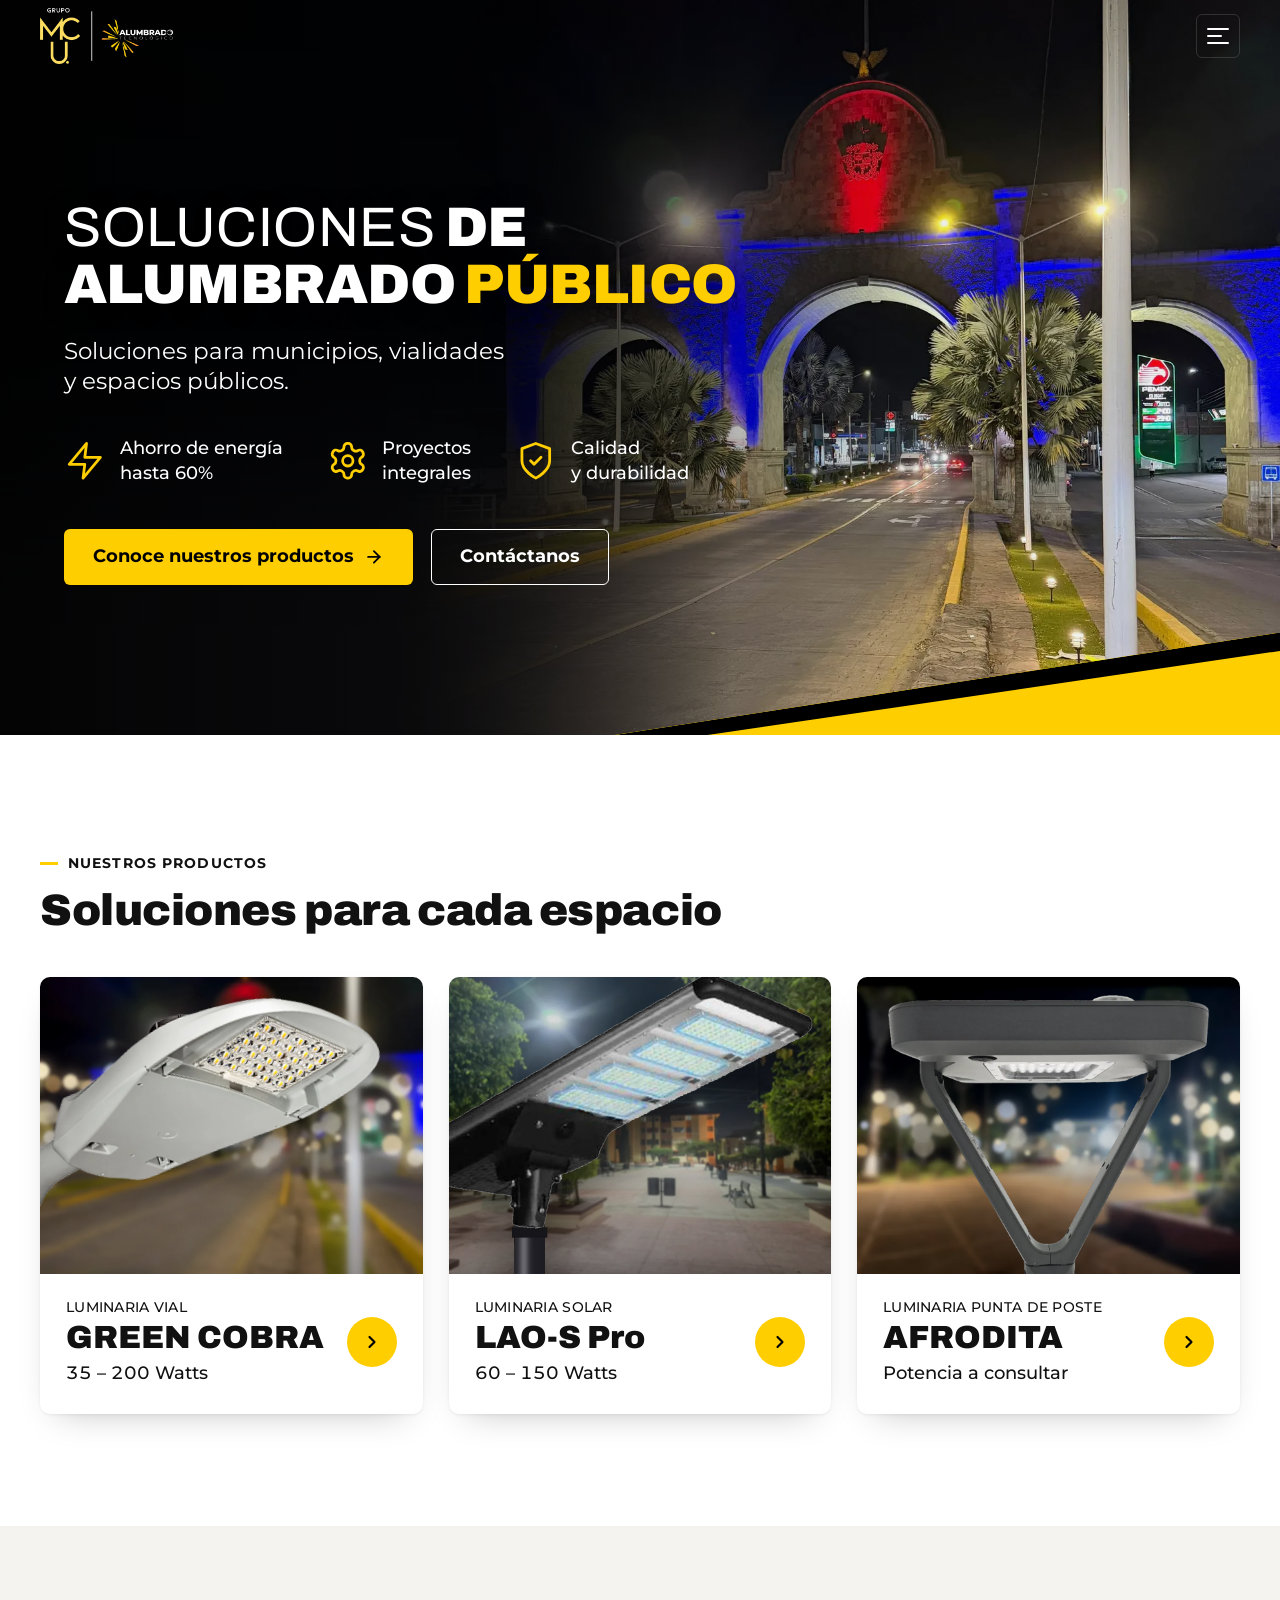
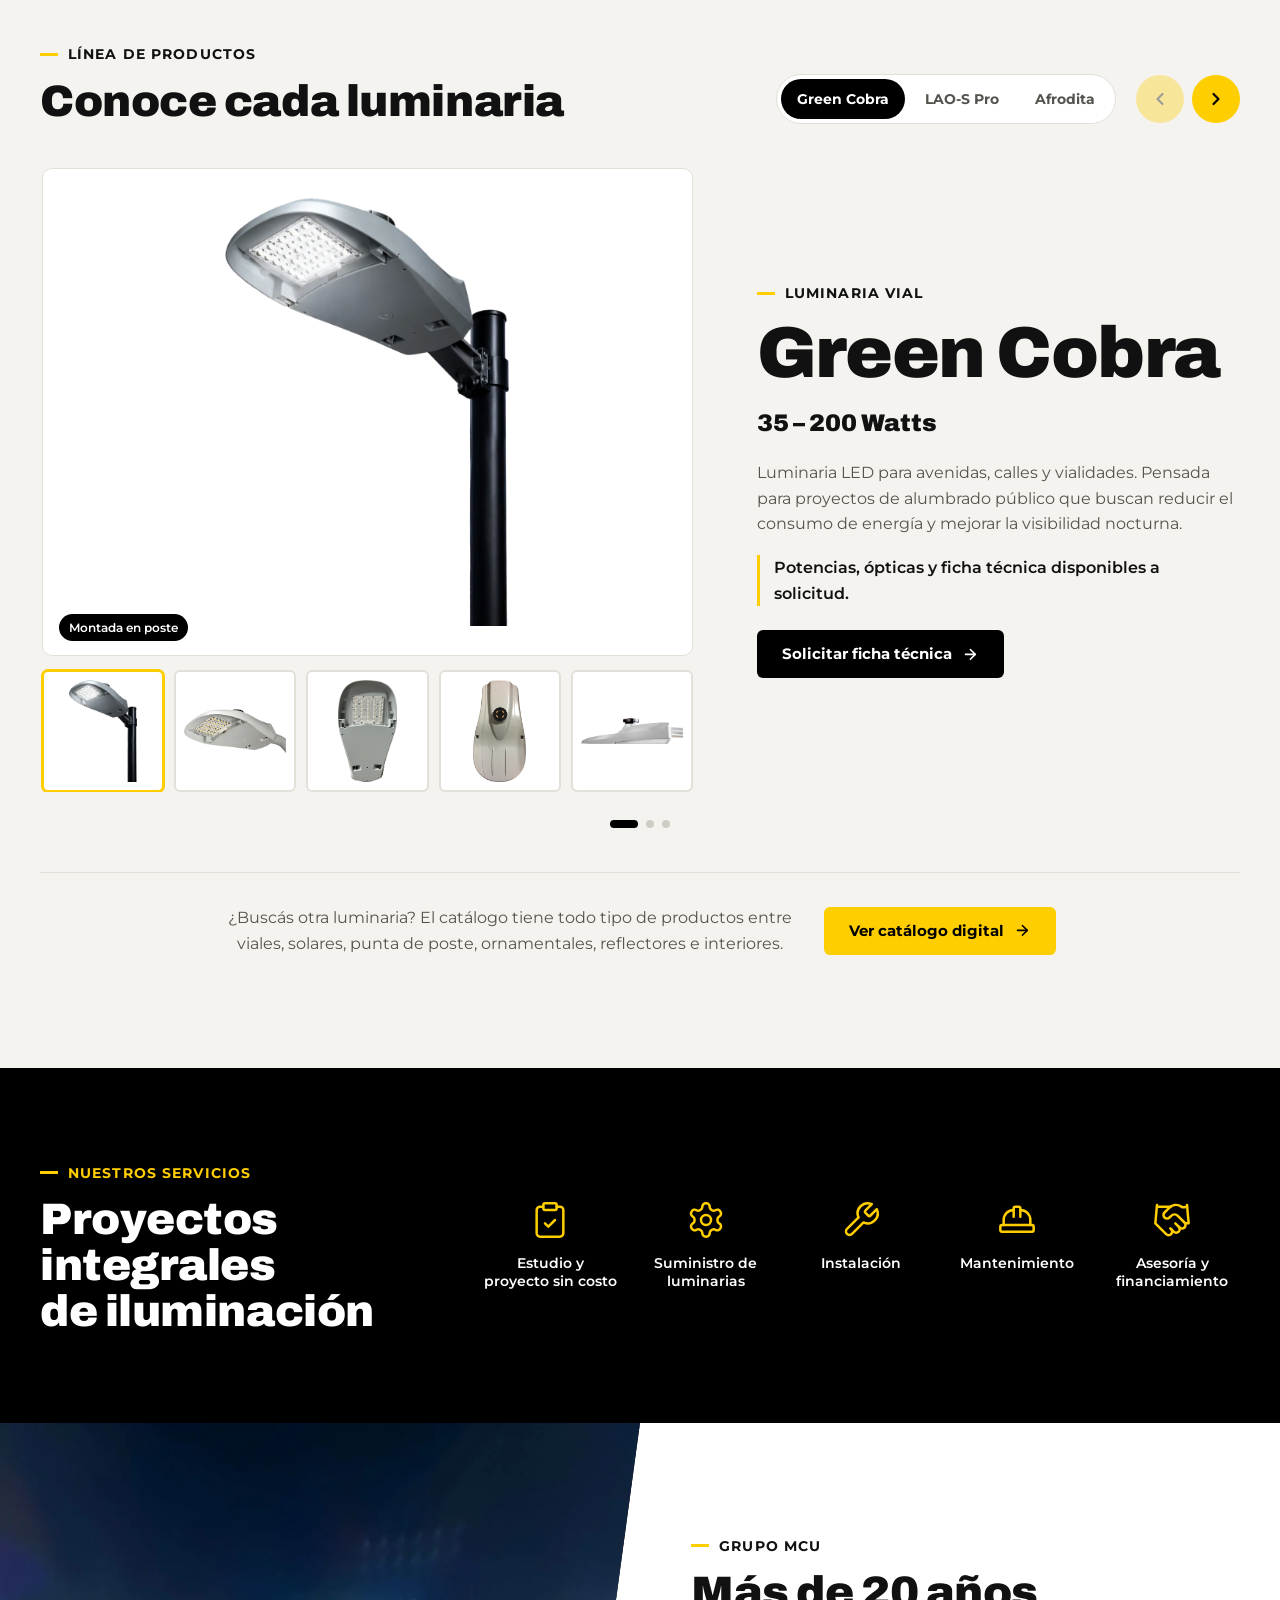
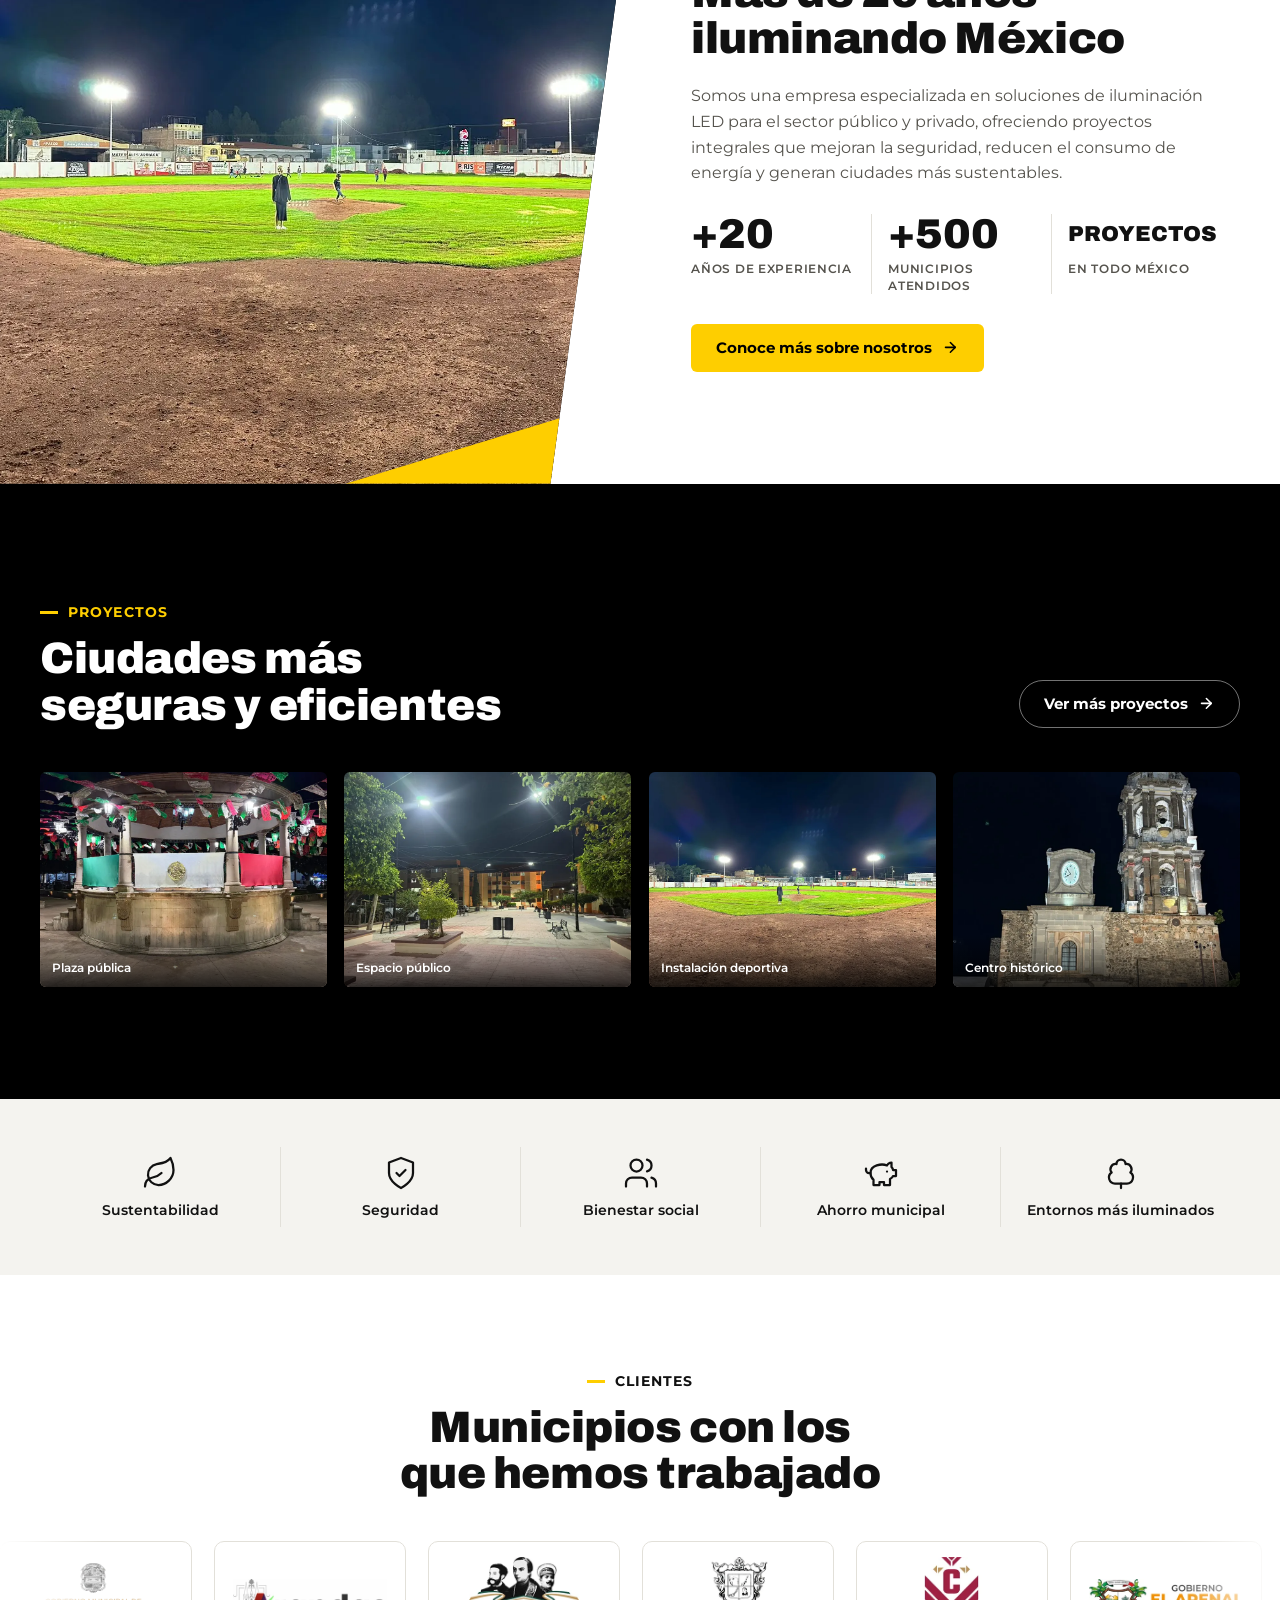
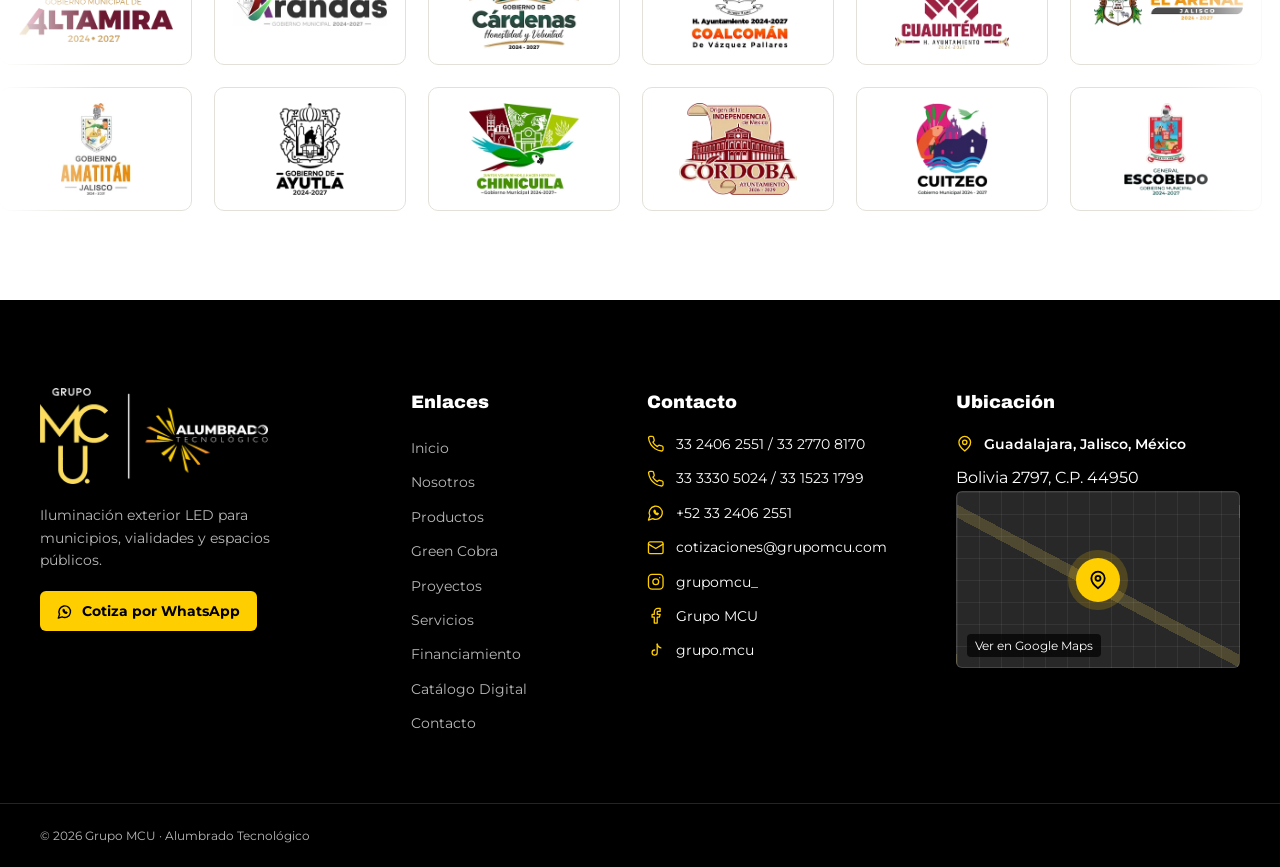
==== index.html @ 322428dd "Sitio web Grupo MCU · Alumbrado Tecnológico Página principal, catálogo digital, proyectos, nosotros," ====
<!doctype html>
<html lang="es-MX">
<head>
<meta charset="utf-8">
<meta name="viewport" content="width=device-width, initial-scale=1, viewport-fit=cover">
<title>Grupo MCU · Alumbrado Tecnológico</title>
<meta name="claude:viewport-fit-sides" content="cover">
<meta name="description" content="Iluminación exterior LED para municipios, vialidades y espacios públicos. Luminarias viales, solares y de punta de poste con proyecto, instalación y mantenimiento.">
<meta name="theme-color" content="#000000">
<link rel="preconnect" href="https://fonts.googleapis.com">
<link rel="preconnect" href="https://fonts.gstatic.com" crossorigin>
<!-- Montserrat (textos) + Archivo (respaldo temporal de Radnika Next mientras no estén sus archivos) -->
<link rel="stylesheet" href="https://fonts.googleapis.com/css2?family=Archivo:wght@400;700;800;900&family=Montserrat:wght@400;500;600;700&display=swap">
<link rel="stylesheet" href="assets/css/styles.css">
</head>
<body>

<!-- ============ Sprite de iconos (líneas) ============ -->
<svg xmlns="http://www.w3.org/2000/svg" class="sprite" aria-hidden="true" focusable="false">
  <defs>
    <symbol id="i-zap" viewBox="0 0 24 24"><path d="M13 2 3 14h9l-1 8 10-12h-9l1-8z"/></symbol>
    <symbol id="i-shield" viewBox="0 0 24 24"><path d="M12 22s8-4 8-10V5l-8-3-8 3v7c0 6 8 10 8 10z"/><path d="m9 12 2 2 4-4"/></symbol>
    <symbol id="i-leaf" viewBox="0 0 24 24"><path d="M11 20A7 7 0 0 1 9.8 6.1C15.5 5 17 4.48 19 2c1 2 2 4.18 2 8 0 5.5-4.78 10-10 10Z"/><path d="M2 21c0-3 1.85-5.36 5.08-6C9.5 14.52 12 13 13 12"/></symbol>
    <symbol id="i-clipboard" viewBox="0 0 24 24"><rect x="8" y="2" width="8" height="4" rx="1"/><path d="M16 4h2a2 2 0 0 1 2 2v14a2 2 0 0 1-2 2H6a2 2 0 0 1-2-2V6a2 2 0 0 1 2-2h2"/><path d="m9 14 2 2 4-4"/></symbol>
    <symbol id="i-gear" viewBox="0 0 24 24"><path d="M12.22 2h-.44a2 2 0 0 0-2 2v.18a2 2 0 0 1-1 1.73l-.43.25a2 2 0 0 1-2 0l-.15-.08a2 2 0 0 0-2.73.73l-.22.38a2 2 0 0 0 .73 2.73l.15.1a2 2 0 0 1 1 1.72v.51a2 2 0 0 1-1 1.74l-.15.09a2 2 0 0 0-.73 2.73l.22.38a2 2 0 0 0 2.73.73l.15-.08a2 2 0 0 1 2 0l.43.25a2 2 0 0 1 1 1.73V20a2 2 0 0 0 2 2h.44a2 2 0 0 0 2-2v-.18a2 2 0 0 1 1-1.73l.43-.25a2 2 0 0 1 2 0l.15.08a2 2 0 0 0 2.73-.73l.22-.39a2 2 0 0 0-.73-2.73l-.15-.08a2 2 0 0 1-1-1.74v-.5a2 2 0 0 1 1-1.74l.15-.09a2 2 0 0 0 .73-2.73l-.22-.38a2 2 0 0 0-2.73-.73l-.15.08a2 2 0 0 1-2 0l-.43-.25a2 2 0 0 1-1-1.73V4a2 2 0 0 0-2-2z"/><circle cx="12" cy="12" r="3"/></symbol>
    <symbol id="i-wrench" viewBox="0 0 24 24"><path d="M14.7 6.3a1 1 0 0 0 0 1.4l1.6 1.6a1 1 0 0 0 1.4 0l3.77-3.77a6 6 0 0 1-7.94 7.94l-6.91 6.91a2.12 2.12 0 0 1-3-3l6.91-6.91a6 6 0 0 1 7.94-7.94l-3.76 3.76z"/></symbol>
    <symbol id="i-hardhat" viewBox="0 0 24 24"><path d="M2 18a1 1 0 0 0 1 1h18a1 1 0 0 0 1-1v-2a1 1 0 0 0-1-1H3a1 1 0 0 0-1 1v2z"/><path d="M10 10V5a1 1 0 0 1 1-1h2a1 1 0 0 1 1 1v5"/><path d="M4 15v-3a6 6 0 0 1 6-6"/><path d="M14 6a6 6 0 0 1 6 6v3"/></symbol>
    <symbol id="i-handshake" viewBox="0 0 24 24"><path d="m11 17 2 2a1 1 0 1 0 3-3"/><path d="m14 14 2.5 2.5a1 1 0 1 0 3-3l-3.88-3.88a3 3 0 0 0-4.24 0l-.88.88a1 1 0 1 1-3-3l2.81-2.81a5.79 5.79 0 0 1 7.06-.87l.47.28a2 2 0 0 0 1.42.25L21 4"/><path d="m21 3 1 11h-2"/><path d="M3 3 2 14l6.5 6.5a1 1 0 1 0 3-3"/><path d="M3 4h8"/></symbol>
    <symbol id="i-users" viewBox="0 0 24 24"><path d="M16 21v-2a4 4 0 0 0-4-4H6a4 4 0 0 0-4 4v2"/><circle cx="9" cy="7" r="4"/><path d="M22 21v-2a4 4 0 0 0-3-3.87"/><path d="M16 3.13a4 4 0 0 1 0 7.75"/></symbol>
    <symbol id="i-piggy" viewBox="0 0 24 24"><path d="M19 5c-1.5 0-2.8 1.4-3 2-3.5-1.5-11-.3-11 5 0 1.8 0 3 2 4.5V20h4v-2h3v2h4v-4c1-.5 1.7-1 2-2h2v-4h-2c0-1-.5-1.5-1-2V5z"/><path d="M2 9v1c0 1.1.9 2 2 2h1"/><path d="M16 11h.01"/></symbol>
    <symbol id="i-tree" viewBox="0 0 24 24"><path d="M8 19a4 4 0 0 1-2.24-7.32A3.5 3.5 0 0 1 9 6.03V6a3 3 0 1 1 6 0v.04a3.5 3.5 0 0 1 3.24 5.65A4 4 0 0 1 16 19Z"/><path d="M12 19v3"/></symbol>
    <symbol id="i-arrow" viewBox="0 0 24 24"><path d="M5 12h14"/><path d="m12 5 7 7-7 7"/></symbol>
    <symbol id="i-chevron" viewBox="0 0 24 24"><path d="m9 18 6-6-6-6"/></symbol>
    <symbol id="i-menu" viewBox="0 0 24 24"><path d="M4 7h16M4 12h16M4 17h16"/></symbol>
    <symbol id="i-close" viewBox="0 0 24 24"><path d="M18 6 6 18M6 6l12 12"/></symbol>
    <symbol id="i-pin" viewBox="0 0 24 24"><path d="M20 10c0 6-8 12-8 12s-8-6-8-12a8 8 0 0 1 16 0Z"/><circle cx="12" cy="10" r="3"/></symbol>
    <symbol id="i-phone" viewBox="0 0 24 24"><path d="M22 16.92v3a2 2 0 0 1-2.18 2 19.79 19.79 0 0 1-8.63-3.07 19.5 19.5 0 0 1-6-6 19.79 19.79 0 0 1-3.07-8.67A2 2 0 0 1 4.11 2h3a2 2 0 0 1 2 1.72 12.84 12.84 0 0 0 .7 2.81 2 2 0 0 1-.45 2.11L8.09 9.91a16 16 0 0 0 6 6l1.27-1.27a2 2 0 0 1 2.11-.45 12.84 12.84 0 0 0 2.81.7A2 2 0 0 1 22 16.92z"/></symbol>
    <symbol id="i-chat" viewBox="0 0 24 24"><path d="M7.9 20A9 9 0 1 0 4 16.1L2 22Z"/><path d="M9.5 9.5c0 2.5 2.5 5 5 5l1-1.2-1.8-.9-.7.7c-.9-.4-1.7-1.2-2.1-2.1l.7-.7-.9-1.8z"/></symbol>
    <symbol id="i-mail" viewBox="0 0 24 24"><rect x="2" y="4" width="20" height="16" rx="2"/><path d="m22 7-10 6L2 7"/></symbol>
    <symbol id="i-instagram" viewBox="0 0 24 24"><rect x="2" y="2" width="20" height="20" rx="5"/><circle cx="12" cy="12" r="4"/><path d="M17.5 6.5h.01"/></symbol>
    <symbol id="i-facebook" viewBox="0 0 24 24"><path d="M18 2h-3a5 5 0 0 0-5 5v3H7v4h3v8h4v-8h3l1-4h-4V7a1 1 0 0 1 1-1h3z"/></symbol>
    <symbol id="i-tiktok" viewBox="0 0 24 24"><path d="M14 3v11.5a3.5 3.5 0 1 1-3.5-3.5"/><path d="M14 3c.4 2.6 2.4 4.6 5 5"/></symbol>
    <symbol id="i-image" viewBox="0 0 24 24"><rect x="3" y="3" width="18" height="18" rx="2"/><circle cx="9" cy="9" r="2"/><path d="m21 15-3.09-3.09a2 2 0 0 0-2.82 0L6 21"/></symbol>
    <symbol id="i-burst" viewBox="0 0 48 48"><g stroke-width="2.4"><path d="M10 40 40 6"/><path d="M10 40 44 16"/><path d="M10 40 46 28"/><path d="M10 40 28 4"/><path d="M10 40 44 38"/><path d="M10 40 18 6"/></g></symbol>
  </defs>
</svg>

<a class="skip-link" href="#contenido">Saltar al contenido</a>

<!-- ============ Encabezado ============ -->
<header class="site-header" id="top">
  <div class="container container--wide header__inner">
    <a class="brand" href="index.html">
      <!-- Logo en versión negativa (textos en blanco) para fondo negro. Original a color: assets/img/marca/logo-mcu-original.png -->
      <img class="brand__logo" src="assets/img/marca/logo-mcu-negativo.webp" alt="Grupo MCU · Alumbrado Tecnológico, ir al inicio" width="476" height="200">
    </a>

    <button class="nav-toggle" type="button" aria-expanded="false" aria-controls="site-nav">
      <span class="burger" aria-hidden="true"><span></span><span></span><span></span></span>
      <span class="visually-hidden">Abrir menú</span>
    </button>

    <nav class="site-nav" id="site-nav" aria-label="Principal">
      <ul>
        <li><a href="#inicio" aria-current="true">Inicio</a></li>
        <li><a href="#nosotros">Nosotros</a></li>
        <li><a href="#productos">Productos</a></li>
        <li><a href="#green-cobra">Green Cobra</a></li>
        <li><a href="#proyectos">Proyectos</a></li>
        <li><a href="servicios.html">Servicios</a></li>
        <li><a href="financiamiento.html">Financiamiento</a></li>
        <li><a href="catalogo.html" data-catalog>Catálogo Digital</a></li>
        <li><a href="#contacto">Contacto</a></li>
      </ul>
      <a class="btn btn--primary btn--sm" href="#contacto" data-wa data-wa-message="Hola, quiero cotizar un proyecto de iluminación LED.">
        <svg class="icon" aria-hidden="true"><use href="#i-chat"/></svg>
        Cotiza por WhatsApp
      </a>
    </nav>
  </div>
</header>

<main id="contenido">

  <!-- ============ Hero ============ -->
  <section class="hero" id="inicio" aria-labelledby="hero-title">
    <!-- Foto de fondo fija: assets/img/ambiente/hero.webp -->
    <div class="hero__slides" aria-hidden="true">
      <img class="hero__slide is-active" src="assets/img/ambiente/hero.webp" alt="" width="2600" height="1100" fetchpriority="high">
    </div>
    <div class="hero__wedge" aria-hidden="true"></div>

    <div class="container container--wide hero__inner">
      <h1 class="hero__title" id="hero-title">
        <span><span class="hero__title-thin">Soluciones</span> de</span>
        <span>Alumbrado <em>Público</em></span>
      </h1>
      <p class="hero__lead">Soluciones para municipios, vialidades y espacios públicos.</p>

      <ul class="hero__benefits">
        <li><svg class="icon icon--accent" aria-hidden="true"><use href="#i-zap"/></svg><span>Ahorro de energía <br>hasta 60%</span></li>
        <li><svg class="icon icon--accent" aria-hidden="true"><use href="#i-gear"/></svg><span>Proyectos <br>integrales</span></li>
        <li><svg class="icon icon--accent" aria-hidden="true"><use href="#i-shield"/></svg><span>Calidad <br>y durabilidad</span></li>
      </ul>

      <div class="hero__actions">
        <a class="btn btn--primary" href="#productos">Conoce nuestros productos <svg class="icon" aria-hidden="true"><use href="#i-arrow"/></svg></a>
        <a class="btn btn--outline" href="#contacto" data-wa data-wa-message="Hola, quiero información sobre sus soluciones de iluminación LED.">Contáctanos</a>
      </div>
    </div>
  </section>

  <!-- ============ Productos ============ -->
  <section class="section section--white" id="productos" aria-labelledby="productos-title">
    <div class="container">
      <p class="eyebrow">Nuestros productos</p>
      <h2 class="section-title" id="productos-title">Soluciones para cada espacio</h2>

      <!-- Fondos ilustrativos (assets/img/fondos/). Para usar fotos reales, cambiá las rutas en styles.css → PRODUCTOS. -->
      <ul class="product-grid">
        <li class="product-card product-card--vial">
          <div class="product-card__media">
            <img src="assets/img/productos/green-cobra-3.webp" alt="Luminaria vial Green Cobra con el módulo LED encendido" width="1100" height="479" loading="lazy">
          </div>
          <div class="product-card__body">
            <p class="product-card__type">Luminaria vial</p>
            <h3 class="product-card__name">GREEN COBRA</h3>
            <p class="product-card__spec">35 – 200 Watts</p>
            <a class="round-btn" href="#green-cobra" aria-label="Ver detalle de Green Cobra">
              <svg class="icon" aria-hidden="true"><use href="#i-chevron"/></svg>
            </a>
          </div>
        </li>

        <li class="product-card product-card--solar">
          <div class="product-card__media">
            <img src="assets/img/productos/lao-s-pro-poste.webp" alt="Luminaria solar LAO-S Pro montada en poste" width="1394" height="1500" loading="lazy">
          </div>
          <div class="product-card__body">
            <p class="product-card__type">Luminaria solar</p>
            <h3 class="product-card__name">LAO-S Pro</h3>
            <p class="product-card__spec">60 – 150 Watts</p>
            <a class="round-btn" href="#lao-s-pro" aria-label="Ver detalle de LAO-S Pro">
              <svg class="icon" aria-hidden="true"><use href="#i-chevron"/></svg>
            </a>
          </div>
        </li>

        <li class="product-card product-card--ornamental">
          <div class="product-card__media">
            <img src="assets/img/productos/afrodita-2.webp" alt="Luminaria punta de poste Afrodita con brazo en forma de Y" width="931" height="1032" loading="lazy">
          </div>
          <div class="product-card__body">
            <p class="product-card__type">Luminaria punta de poste</p>
            <h3 class="product-card__name">AFRODITA</h3>
            <p class="product-card__spec">Potencia a consultar</p>
            <a class="round-btn" href="#afrodita" aria-label="Ver detalle de Afrodita">
              <svg class="icon" aria-hidden="true"><use href="#i-chevron"/></svg>
            </a>
          </div>
        </li>
      </ul>
    </div>
  </section>

  <!-- ============ Nuestras luminarias (carrusel) ============ -->
  <section class="section section--mist lines" id="luminarias" aria-labelledby="lineas-title" aria-roledescription="carrusel">
    <div class="container">
      <div class="lines__head">
        <div>
          <p class="eyebrow">Línea de productos</p>
          <h2 class="section-title" id="lineas-title">Conoce cada luminaria</h2>
        </div>
        <div class="lines__controls">
          <div class="lines__tabs" role="group" aria-label="Elegir luminaria">
            <button type="button" class="lines__tab" data-go="0" aria-controls="green-cobra" aria-current="true">Green Cobra</button>
            <button type="button" class="lines__tab" data-go="1" aria-controls="lao-s-pro">LAO-S Pro</button>
            <button type="button" class="lines__tab" data-go="2" aria-controls="afrodita">Afrodita</button>
          </div>
          <div class="lines__arrows">
            <button type="button" class="arrow-btn" data-dir="-1" aria-label="Luminaria anterior"><svg class="icon" aria-hidden="true"><use href="#i-chevron"/></svg></button>
            <button type="button" class="arrow-btn" data-dir="1" aria-label="Luminaria siguiente"><svg class="icon" aria-hidden="true"><use href="#i-chevron"/></svg></button>
          </div>
        </div>
      </div>
      <div class="lines__track" tabindex="0" aria-label="Luminarias, deslizá para ver más">
        <article class="slide" id="green-cobra" aria-roledescription="diapositiva" aria-label="1 de 3: Green Cobra">
          <div class="gc">
            <div class="gc__viewer">
              <figure class="gc__stage">
                <img class="gc__main" src="assets/img/productos/green-cobra-5.webp" alt="Green Cobra: montada en poste" width="730" height="1100" loading="lazy">
                <figcaption class="gc__caption">Montada en poste</figcaption>
              </figure>
              <div class="gc__thumbs" style="--n:5" role="group" aria-label="Vistas de Green Cobra">
                <button type="button" class="gc__thumb" aria-pressed="true" data-src="assets/img/productos/green-cobra-5.webp" data-w="730" data-h="1100" data-label="Montada en poste"><img src="assets/img/productos/green-cobra-5.webp" alt="" loading="lazy"><span class="visually-hidden">Montada en poste</span></button>
                <button type="button" class="gc__thumb" aria-pressed="false" data-src="assets/img/productos/green-cobra-3.webp" data-w="1100" data-h="479" data-label="Perspectiva, LED encendido"><img src="assets/img/productos/green-cobra-3.webp" alt="" loading="lazy"><span class="visually-hidden">Perspectiva, LED encendido</span></button>
                <button type="button" class="gc__thumb" aria-pressed="false" data-src="assets/img/productos/green-cobra-1.webp" data-w="627" data-h="1100" data-label="Vista inferior, módulo LED"><img src="assets/img/productos/green-cobra-1.webp" alt="" loading="lazy"><span class="visually-hidden">Vista inferior, módulo LED</span></button>
                <button type="button" class="gc__thumb" aria-pressed="false" data-src="assets/img/productos/green-cobra-2.webp" data-w="386" data-h="748" data-label="Vista superior"><img src="assets/img/productos/green-cobra-2.webp" alt="" loading="lazy"><span class="visually-hidden">Vista superior</span></button>
                <button type="button" class="gc__thumb" aria-pressed="false" data-src="assets/img/productos/green-cobra-4.webp" data-w="1100" data-h="287" data-label="Perfil lateral"><img src="assets/img/productos/green-cobra-4.webp" alt="" loading="lazy"><span class="visually-hidden">Perfil lateral</span></button>
              </div>
            </div>
            <div class="gc__text">
              <p class="eyebrow">Luminaria vial</p>
              <h3 class="section-title section-title--xl">Green Cobra</h3>
              <p class="gc__spec">35 – 200 Watts</p>
              <p>Luminaria LED para avenidas, calles y vialidades. Pensada para proyectos de alumbrado público que buscan reducir el consumo de energía y mejorar la visibilidad nocturna.</p>
              <p class="gc__note">Potencias, ópticas y ficha técnica disponibles a solicitud.</p>
              <div class="gc__actions">
                <a class="btn btn--dark" href="#contacto" data-wa data-wa-message="Hola, quiero la ficha técnica y cotización de Green Cobra.">Solicitar ficha técnica <svg class="icon" aria-hidden="true"><use href="#i-arrow"/></svg></a>
              </div>
            </div>
          </div>
        </article>
        <article class="slide" id="lao-s-pro" aria-roledescription="diapositiva" aria-label="2 de 3: LAO-S Pro">
          <div class="gc">
            <div class="gc__viewer">
              <figure class="gc__stage">
                <img class="gc__main" src="assets/img/productos/lao-s-pro-perspectiva.webp" alt="LAO-S Pro: perspectiva" width="1300" height="654" loading="lazy">
                <figcaption class="gc__caption">Perspectiva</figcaption>
              </figure>
              <div class="gc__thumbs" style="--n:5" role="group" aria-label="Vistas de LAO-S Pro">
                <button type="button" class="gc__thumb" aria-pressed="true" data-src="assets/img/productos/lao-s-pro-perspectiva.webp" data-w="1300" data-h="654" data-label="Perspectiva"><img src="assets/img/productos/lao-s-pro-perspectiva.webp" alt="" loading="lazy"><span class="visually-hidden">Perspectiva</span></button>
                <button type="button" class="gc__thumb" aria-pressed="false" data-src="assets/img/productos/lao-s-pro-60w.webp" data-w="1100" data-h="607" data-label="Versión 60W"><img src="assets/img/productos/lao-s-pro-60w.webp" alt="" loading="lazy"><span class="visually-hidden">Versión 60W</span></button>
                <button type="button" class="gc__thumb" aria-pressed="false" data-src="assets/img/productos/lao-s-pro-80w.webp" data-w="1100" data-h="759" data-label="Versión 80W"><img src="assets/img/productos/lao-s-pro-80w.webp" alt="" loading="lazy"><span class="visually-hidden">Versión 80W</span></button>
                <button type="button" class="gc__thumb" aria-pressed="false" data-src="assets/img/productos/lao-s-pro-100-y-120w.webp" data-w="1100" data-h="693" data-label="Versiones 100 y 120W"><img src="assets/img/productos/lao-s-pro-100-y-120w.webp" alt="" loading="lazy"><span class="visually-hidden">Versiones 100 y 120W</span></button>
                <button type="button" class="gc__thumb" aria-pressed="false" data-src="assets/img/productos/lao-s-pro-panel.webp" data-w="354" data-h="1100" data-label="Panel solar"><img src="assets/img/productos/lao-s-pro-panel.webp" alt="" loading="lazy"><span class="visually-hidden">Panel solar</span></button>
              </div>
            </div>
            <div class="gc__text">
              <p class="eyebrow">Luminaria solar</p>
              <h3 class="section-title section-title--xl">LAO-S Pro</h3>
              <p class="gc__spec">60 – 150 Watts</p>
              <p>Luminaria LED solar para parques, andadores, estacionamientos y espacios donde no hay red eléctrica. Funciona con energía del sol, sin consumo de la red.</p>
              <p class="gc__note">Potencias, ópticas y ficha técnica disponibles a solicitud.</p>
              <div class="gc__actions">
                <a class="btn btn--dark" href="#contacto" data-wa data-wa-message="Hola, quiero la ficha técnica y cotización de la luminaria solar LAO-S Pro.">Solicitar ficha técnica <svg class="icon" aria-hidden="true"><use href="#i-arrow"/></svg></a>
              </div>
            </div>
          </div>
        </article>
        <article class="slide" id="afrodita" aria-roledescription="diapositiva" aria-label="3 de 3: Afrodita">
          <div class="gc">
            <div class="gc__viewer">
              <figure class="gc__stage">
                <img class="gc__main" src="assets/img/productos/afrodita-1.webp" alt="Afrodita: montada en poste" width="573" height="1100" loading="lazy">
                <figcaption class="gc__caption">Montada en poste</figcaption>
              </figure>
              <div class="gc__thumbs" style="--n:3" role="group" aria-label="Vistas de Afrodita">
                <button type="button" class="gc__thumb" aria-pressed="true" data-src="assets/img/productos/afrodita-1.webp" data-w="573" data-h="1100" data-label="Montada en poste"><img src="assets/img/productos/afrodita-1.webp" alt="" loading="lazy"><span class="visually-hidden">Montada en poste</span></button>
                <button type="button" class="gc__thumb" aria-pressed="false" data-src="assets/img/productos/afrodita-2.webp" data-w="931" data-h="1032" data-label="Vista frontal"><img src="assets/img/productos/afrodita-2.webp" alt="" loading="lazy"><span class="visually-hidden">Vista frontal</span></button>
                <button type="button" class="gc__thumb" aria-pressed="false" data-src="assets/img/productos/afrodita-3.webp" data-w="452" data-h="677" data-label="Cuerpo completo"><img src="assets/img/productos/afrodita-3.webp" alt="" loading="lazy"><span class="visually-hidden">Cuerpo completo</span></button>
              </div>
            </div>
            <div class="gc__text">
              <p class="eyebrow">Luminaria punta de poste</p>
              <h3 class="section-title section-title--xl">Afrodita</h3>
              <p class="gc__spec">Potencia a consultar</p>
              <p>Luminaria LED de punta de poste para plazas, parques, andadores y centros históricos. Su brazo en forma de Y ilumina y, al mismo tiempo, acompaña la arquitectura del lugar.</p>
              <p class="gc__note">Potencias, ópticas y ficha técnica disponibles a solicitud.</p>
              <div class="gc__actions">
                <a class="btn btn--dark" href="#contacto" data-wa data-wa-message="Hola, quiero la ficha técnica y cotización de la luminaria punta de poste Afrodita.">Solicitar ficha técnica <svg class="icon" aria-hidden="true"><use href="#i-arrow"/></svg></a>
              </div>
            </div>
          </div>
        </article>
      </div>
      <div class="lines__dots" aria-hidden="true"><span class="is-active"></span><span></span><span></span></div>
      <div class="lines__more">
        <p>¿Buscás otra luminaria? El catálogo tiene todo tipo de productos entre viales, solares, punta de poste, ornamentales, reflectores e interiores.</p>
        <a class="btn btn--primary" href="catalogo.html" data-catalog>Ver catálogo digital <svg class="icon" aria-hidden="true"><use href="#i-arrow"/></svg></a>
      </div>
    </div>
  </section>

  <!-- ============ Servicios ============ -->
  <section class="section section--black services" id="servicios" aria-labelledby="servicios-title">
    <div class="container services__inner">
      <div class="services__head">
        <p class="eyebrow">Nuestros servicios</p>
        <h2 class="section-title" id="servicios-title">Proyectos integrales de iluminación</h2>
      </div>
      <ul class="services__list">
        <li><svg class="icon icon--accent icon--lg" aria-hidden="true"><use href="#i-clipboard"/></svg><span>Estudio y proyecto sin costo</span></li>
        <li><svg class="icon icon--accent icon--lg" aria-hidden="true"><use href="#i-gear"/></svg><span>Suministro de luminarias</span></li>
        <li><svg class="icon icon--accent icon--lg" aria-hidden="true"><use href="#i-wrench"/></svg><span>Instalación</span></li>
        <li><svg class="icon icon--accent icon--lg" aria-hidden="true"><use href="#i-hardhat"/></svg><span>Mantenimiento</span></li>
        <li><svg class="icon icon--accent icon--lg" aria-hidden="true"><use href="#i-handshake"/></svg><span>Asesoría y financiamiento</span></li>
      </ul>
    </div>
  </section>

  <!-- ============ Nosotros ============ -->
  <section class="about" id="nosotros" aria-labelledby="nosotros-title">
    <div class="about__media">
      <img src="assets/img/ambiente/nosotros.webp" alt="Campo de béisbol iluminado de noche con reflectores LED" width="1600" height="1200" loading="lazy">
    </div>
    <div class="about__body">
      <div class="about__content">
        <p class="eyebrow eyebrow--dark">Grupo MCU</p>
        <h2 class="section-title" id="nosotros-title">Más de 20 años iluminando México</h2>
        <p>Somos una empresa especializada en soluciones de iluminación LED para el sector público y privado, ofreciendo proyectos integrales que mejoran la seguridad, reducen el consumo de energía y generan ciudades más sustentables.</p>
        <dl class="stats">
          <div><dt>+20</dt><dd>Años de experiencia</dd></div>
          <div><dt>+500</dt><dd>Municipios atendidos</dd></div>
          <div><dt class="stats__word">Proyectos</dt><dd>En todo México</dd></div>
        </dl>
        <a class="btn btn--primary" href="nosotros.html" data-link="about">Conoce más sobre nosotros <svg class="icon" aria-hidden="true"><use href="#i-arrow"/></svg></a>
      </div>
    </div>
  </section>

  <!-- ============ Proyectos ============ -->
  <section class="section section--black" id="proyectos" aria-labelledby="proyectos-title">
    <div class="container">
      <div class="projects__head">
        <div>
          <p class="eyebrow">Proyectos</p>
          <h2 class="section-title" id="proyectos-title">Ciudades más seguras y eficientes</h2>
        </div>
        <a class="btn btn--ghost" href="proyectos.html" data-link="projects">Ver más proyectos <svg class="icon" aria-hidden="true"><use href="#i-arrow"/></svg></a>
      </div>
      <ul class="projects__grid">
        <li><figure><img src="assets/img/proyectos/plaza-kiosko.webp" alt="Kiosko y plaza principal iluminados de noche" width="900" height="675" loading="lazy"><figcaption>Plaza pública</figcaption></figure></li>
        <li><figure><img src="assets/img/proyectos/espacio-publico.webp" alt="Andador peatonal con luminarias LED entre áreas verdes" width="900" height="675" loading="lazy"><figcaption>Espacio público</figcaption></figure></li>
        <li><figure><img src="assets/img/proyectos/campo-deportivo.webp" alt="Campo de béisbol con iluminación LED nocturna" width="900" height="675" loading="lazy"><figcaption>Instalación deportiva</figcaption></figure></li>
        <li><figure><img src="assets/img/proyectos/centro-historico.webp" alt="Fachada de templo iluminada en el centro histórico" width="900" height="675" loading="lazy"><figcaption>Centro histórico</figcaption></figure></li>
      </ul>
    </div>
  </section>

  <!-- ============ Beneficios ============ -->
  <section class="benefits" aria-label="Beneficios">
    <ul class="container benefits__list">
      <li><svg class="icon icon--lg" aria-hidden="true"><use href="#i-leaf"/></svg><span>Sustentabilidad</span></li>
      <li><svg class="icon icon--lg" aria-hidden="true"><use href="#i-shield"/></svg><span>Seguridad</span></li>
      <li><svg class="icon icon--lg" aria-hidden="true"><use href="#i-users"/></svg><span>Bienestar social</span></li>
      <li><svg class="icon icon--lg" aria-hidden="true"><use href="#i-piggy"/></svg><span>Ahorro municipal</span></li>
      <li><svg class="icon icon--lg" aria-hidden="true"><use href="#i-tree"/></svg><span>Entornos más iluminados</span></li>
    </ul>
  </section>

  <!-- ============ Municipios ============ -->
  <section class="munis" aria-labelledby="munis-title">
    <div class="container container--wide munis__head">
      <p class="eyebrow eyebrow--dark">Clientes</p>
      <h2 class="section-title" id="munis-title">Municipios con los que hemos trabajado</h2>
    </div>
    <div class="munis__rail">
      <div class="munis__row">
        <ul class="munis__track"><li class="munis__item"><img src="assets/img/municipios/altamira.webp" alt="Logo del municipio de Altamira" width="360" height="185" loading="lazy"></li><li class="munis__item"><img src="assets/img/municipios/arandas.webp" alt="Logo del municipio de Arandas" width="360" height="109" loading="lazy"></li><li class="munis__item"><img src="assets/img/municipios/cardenas.webp" alt="Logo del municipio de Cárdenas" width="240" height="200" loading="lazy"></li><li class="munis__item"><img src="assets/img/municipios/coalcoman.webp" alt="Logo del municipio de Coalcomán" width="257" height="200" loading="lazy"></li><li class="munis__item"><img src="assets/img/municipios/cuauhtemoc.webp" alt="Logo del municipio de Cuauhtémoc" width="249" height="200" loading="lazy"></li><li class="munis__item"><img src="assets/img/municipios/el-arenal.webp" alt="Logo del municipio de El Arenal" width="360" height="109" loading="lazy"></li><li class="munis__item"><img src="assets/img/municipios/guadalajara.webp" alt="Logo del municipio de Guadalajara" width="160" height="200" loading="lazy"></li><li class="munis__item"><img src="assets/img/municipios/jacona.webp" alt="Logo del municipio de Jacona" width="153" height="200" loading="lazy"></li><li class="munis__item"><img src="assets/img/municipios/juanacatlan.webp" alt="Logo del municipio de Juanacatlán" width="140" height="200" loading="lazy"></li><li class="munis__item"><img src="assets/img/municipios/mazamitla.webp" alt="Logo del municipio de Mazamitla" width="154" height="200" loading="lazy"></li><li class="munis__item"><img src="assets/img/municipios/morelia.webp" alt="Logo del municipio de Morelia" width="360" height="139" loading="lazy"></li><li class="munis__item"><img src="assets/img/municipios/puebla.webp" alt="Logo del municipio de Puebla" width="360" height="155" loading="lazy"></li><li class="munis__item"><img src="assets/img/municipios/san-ignacio-cerro-gordo.webp" alt="Logo del municipio de San Ignacio Cerro Gordo" width="198" height="200" loading="lazy"></li><li class="munis__item"><img src="assets/img/municipios/tabasco.webp" alt="Logo del municipio de Tabasco" width="360" height="148" loading="lazy"></li><li class="munis__item"><img src="assets/img/municipios/tapalpa.webp" alt="Logo del municipio de Tapalpa" width="129" height="200" loading="lazy"></li><li class="munis__item"><img src="assets/img/municipios/tepatitlan-de-morelos.webp" alt="Logo del municipio de Tepatitlán de Morelos" width="222" height="200" loading="lazy"></li><li class="munis__item"><img src="assets/img/municipios/tlajomulco.webp" alt="Logo del municipio de Tlajomulco" width="360" height="99" loading="lazy"></li><li class="munis__item"><img src="assets/img/municipios/tonala.webp" alt="Logo del municipio de Tonalá" width="265" height="200" loading="lazy"></li><li class="munis__item"><img src="assets/img/municipios/villa-de-alvarez.webp" alt="Logo del municipio de Villa de Álvarez" width="242" height="200" loading="lazy"></li><li class="munis__item"><img src="assets/img/municipios/zapopan.webp" alt="Logo del municipio de Zapopan" width="173" height="200" loading="lazy"></li><li class="munis__item"><img src="assets/img/municipios/zinapecuaro.webp" alt="Logo del municipio de Zinapécuaro" width="207" height="200" loading="lazy"></li><li class="munis__item" aria-hidden="true"><img src="assets/img/municipios/altamira.webp" alt="" width="360" height="185" loading="lazy"></li><li class="munis__item" aria-hidden="true"><img src="assets/img/municipios/arandas.webp" alt="" width="360" height="109" loading="lazy"></li><li class="munis__item" aria-hidden="true"><img src="assets/img/municipios/cardenas.webp" alt="" width="240" height="200" loading="lazy"></li><li class="munis__item" aria-hidden="true"><img src="assets/img/municipios/coalcoman.webp" alt="" width="257" height="200" loading="lazy"></li><li class="munis__item" aria-hidden="true"><img src="assets/img/municipios/cuauhtemoc.webp" alt="" width="249" height="200" loading="lazy"></li><li class="munis__item" aria-hidden="true"><img src="assets/img/municipios/el-arenal.webp" alt="" width="360" height="109" loading="lazy"></li><li class="munis__item" aria-hidden="true"><img src="assets/img/municipios/guadalajara.webp" alt="" width="160" height="200" loading="lazy"></li><li class="munis__item" aria-hidden="true"><img src="assets/img/municipios/jacona.webp" alt="" width="153" height="200" loading="lazy"></li><li class="munis__item" aria-hidden="true"><img src="assets/img/municipios/juanacatlan.webp" alt="" width="140" height="200" loading="lazy"></li><li class="munis__item" aria-hidden="true"><img src="assets/img/municipios/mazamitla.webp" alt="" width="154" height="200" loading="lazy"></li><li class="munis__item" aria-hidden="true"><img src="assets/img/municipios/morelia.webp" alt="" width="360" height="139" loading="lazy"></li><li class="munis__item" aria-hidden="true"><img src="assets/img/municipios/puebla.webp" alt="" width="360" height="155" loading="lazy"></li><li class="munis__item" aria-hidden="true"><img src="assets/img/municipios/san-ignacio-cerro-gordo.webp" alt="" width="198" height="200" loading="lazy"></li><li class="munis__item" aria-hidden="true"><img src="assets/img/municipios/tabasco.webp" alt="" width="360" height="148" loading="lazy"></li><li class="munis__item" aria-hidden="true"><img src="assets/img/municipios/tapalpa.webp" alt="" width="129" height="200" loading="lazy"></li><li class="munis__item" aria-hidden="true"><img src="assets/img/municipios/tepatitlan-de-morelos.webp" alt="" width="222" height="200" loading="lazy"></li><li class="munis__item" aria-hidden="true"><img src="assets/img/municipios/tlajomulco.webp" alt="" width="360" height="99" loading="lazy"></li><li class="munis__item" aria-hidden="true"><img src="assets/img/municipios/tonala.webp" alt="" width="265" height="200" loading="lazy"></li><li class="munis__item" aria-hidden="true"><img src="assets/img/municipios/villa-de-alvarez.webp" alt="" width="242" height="200" loading="lazy"></li><li class="munis__item" aria-hidden="true"><img src="assets/img/municipios/zapopan.webp" alt="" width="173" height="200" loading="lazy"></li><li class="munis__item" aria-hidden="true"><img src="assets/img/municipios/zinapecuaro.webp" alt="" width="207" height="200" loading="lazy"></li></ul>
      </div>
      <div class="munis__row munis__row--rev">
        <ul class="munis__track"><li class="munis__item"><img src="assets/img/municipios/amatitan.webp" alt="Logo del municipio de Amatitán" width="151" height="200" loading="lazy"></li><li class="munis__item"><img src="assets/img/municipios/ayutla.webp" alt="Logo del municipio de Ayutla" width="149" height="200" loading="lazy"></li><li class="munis__item"><img src="assets/img/municipios/cinicuila.webp" alt="Logo del municipio de Chinicuila" width="241" height="200" loading="lazy"></li><li class="munis__item"><img src="assets/img/municipios/cordoba.webp" alt="Logo del municipio de Córdoba" width="255" height="200" loading="lazy"></li><li class="munis__item"><img src="assets/img/municipios/cuitzeo.webp" alt="Logo del municipio de Cuitzeo" width="158" height="200" loading="lazy"></li><li class="munis__item"><img src="assets/img/municipios/escobedo.webp" alt="Logo del municipio de General Escobedo" width="181" height="200" loading="lazy"></li><li class="munis__item"><img src="assets/img/municipios/irapuato.webp" alt="Logo del municipio de Irapuato" width="189" height="200" loading="lazy"></li><li class="munis__item"><img src="assets/img/municipios/jesus-maria.webp" alt="Logo del municipio de Jesús María" width="139" height="200" loading="lazy"></li><li class="munis__item"><img src="assets/img/municipios/manzanillo.webp" alt="Logo del municipio de Manzanillo" width="238" height="200" loading="lazy"></li><li class="munis__item"><img src="assets/img/municipios/mezcala-de-los-romero.webp" alt="Logo del municipio de Mezcala de los Romero" width="360" height="125" loading="lazy"></li><li class="munis__item"><img src="assets/img/municipios/patzcuaro.webp" alt="Logo del municipio de Pátzcuaro" width="186" height="200" loading="lazy"></li><li class="munis__item"><img src="assets/img/municipios/queterato.webp" alt="Logo del municipio de Querétaro" width="313" height="200" loading="lazy"></li><li class="munis__item"><img src="assets/img/municipios/silao.webp" alt="Logo del municipio de Silao" width="360" height="164" loading="lazy"></li><li class="munis__item"><img src="assets/img/municipios/tala.webp" alt="Logo del municipio de Tala" width="360" height="141" loading="lazy"></li><li class="munis__item"><img src="assets/img/municipios/tenamaxtlan.webp" alt="Logo del municipio de Tenamaxtlán" width="198" height="200" loading="lazy"></li><li class="munis__item"><img src="assets/img/municipios/tepic.webp" alt="Logo del municipio de Tepic" width="131" height="200" loading="lazy"></li><li class="munis__item"><img src="assets/img/municipios/tlaquepaque.webp" alt="Logo del municipio de Tlaquepaque" width="149" height="200" loading="lazy"></li><li class="munis__item"><img src="assets/img/municipios/valle-de-guadalupe.webp" alt="Logo del municipio de Valle de Guadalupe" width="360" height="117" loading="lazy"></li><li class="munis__item"><img src="assets/img/municipios/zacoalco-de-torres.webp" alt="Logo del municipio de Zacoalco de Torres" width="225" height="200" loading="lazy"></li><li class="munis__item"><img src="assets/img/municipios/zapotlanejo.webp" alt="Logo del municipio de Zapotlanejo" width="127" height="200" loading="lazy"></li><li class="munis__item" aria-hidden="true"><img src="assets/img/municipios/amatitan.webp" alt="" width="151" height="200" loading="lazy"></li><li class="munis__item" aria-hidden="true"><img src="assets/img/municipios/ayutla.webp" alt="" width="149" height="200" loading="lazy"></li><li class="munis__item" aria-hidden="true"><img src="assets/img/municipios/cinicuila.webp" alt="" width="241" height="200" loading="lazy"></li><li class="munis__item" aria-hidden="true"><img src="assets/img/municipios/cordoba.webp" alt="" width="255" height="200" loading="lazy"></li><li class="munis__item" aria-hidden="true"><img src="assets/img/municipios/cuitzeo.webp" alt="" width="158" height="200" loading="lazy"></li><li class="munis__item" aria-hidden="true"><img src="assets/img/municipios/escobedo.webp" alt="" width="181" height="200" loading="lazy"></li><li class="munis__item" aria-hidden="true"><img src="assets/img/municipios/irapuato.webp" alt="" width="189" height="200" loading="lazy"></li><li class="munis__item" aria-hidden="true"><img src="assets/img/municipios/jesus-maria.webp" alt="" width="139" height="200" loading="lazy"></li><li class="munis__item" aria-hidden="true"><img src="assets/img/municipios/manzanillo.webp" alt="" width="238" height="200" loading="lazy"></li><li class="munis__item" aria-hidden="true"><img src="assets/img/municipios/mezcala-de-los-romero.webp" alt="" width="360" height="125" loading="lazy"></li><li class="munis__item" aria-hidden="true"><img src="assets/img/municipios/patzcuaro.webp" alt="" width="186" height="200" loading="lazy"></li><li class="munis__item" aria-hidden="true"><img src="assets/img/municipios/queterato.webp" alt="" width="313" height="200" loading="lazy"></li><li class="munis__item" aria-hidden="true"><img src="assets/img/municipios/silao.webp" alt="" width="360" height="164" loading="lazy"></li><li class="munis__item" aria-hidden="true"><img src="assets/img/municipios/tala.webp" alt="" width="360" height="141" loading="lazy"></li><li class="munis__item" aria-hidden="true"><img src="assets/img/municipios/tenamaxtlan.webp" alt="" width="198" height="200" loading="lazy"></li><li class="munis__item" aria-hidden="true"><img src="assets/img/municipios/tepic.webp" alt="" width="131" height="200" loading="lazy"></li><li class="munis__item" aria-hidden="true"><img src="assets/img/municipios/tlaquepaque.webp" alt="" width="149" height="200" loading="lazy"></li><li class="munis__item" aria-hidden="true"><img src="assets/img/municipios/valle-de-guadalupe.webp" alt="" width="360" height="117" loading="lazy"></li><li class="munis__item" aria-hidden="true"><img src="assets/img/municipios/zacoalco-de-torres.webp" alt="" width="225" height="200" loading="lazy"></li><li class="munis__item" aria-hidden="true"><img src="assets/img/municipios/zapotlanejo.webp" alt="" width="127" height="200" loading="lazy"></li></ul>
      </div>
    </div>
  </section>

</main>

<!-- ============ Pie de página ============ -->
<footer class="site-footer" id="contacto" aria-labelledby="contacto-title">
  <div class="container footer__grid">
    <div class="footer__brand">
      <a class="brand brand--lg" href="index.html">
        <img class="brand__logo" src="assets/img/marca/logo-mcu-negativo.webp" alt="Grupo MCU · Alumbrado Tecnológico, volver al inicio" width="476" height="200" loading="lazy">
      </a>
      <p>Iluminación exterior LED para municipios, vialidades y espacios públicos.</p>
      <a class="btn btn--primary btn--sm" href="#contacto" data-wa data-wa-message="Hola, quiero cotizar un proyecto de iluminación LED.">
        <svg class="icon" aria-hidden="true"><use href="#i-chat"/></svg> Cotiza por WhatsApp
      </a>
    </div>

    <nav class="footer__col" aria-label="Enlaces del pie">
      <h2 class="footer__title">Enlaces</h2>
      <ul class="footer__links">
        <li><a href="#inicio">Inicio</a></li>
        <li><a href="#nosotros">Nosotros</a></li>
        <li><a href="#productos">Productos</a></li>
        <li><a href="#green-cobra">Green Cobra</a></li>
        <li><a href="#proyectos">Proyectos</a></li>
        <li><a href="servicios.html">Servicios</a></li>
        <li><a href="financiamiento.html">Financiamiento</a></li>
        <li><a href="catalogo.html" data-catalog>Catálogo Digital</a></li>
        <li><a href="#contacto">Contacto</a></li>
      </ul>
    </nav>

    <div class="footer__col">
      <h2 class="footer__title" id="contacto-title">Contacto</h2>
      <!-- Datos de contacto. WhatsApp, enlace de Facebook, dirección y mapa se completan en assets/js/config.js -->
      <ul class="contact-list">
        <li><svg class="icon icon--accent" aria-hidden="true"><use href="#i-phone"/></svg><span class="visually-hidden">Teléfonos: </span><span><a href="tel:+523324062551">33 2406 2551</a> / <a href="tel:+523327708170">33 2770 8170</a></span></li>
        <li><svg class="icon icon--accent" aria-hidden="true"><use href="#i-phone"/></svg><span class="visually-hidden">Teléfonos: </span><span><a href="tel:+523333305024">33 3330 5024</a> / <a href="tel:+523315231799">33 1523 1799</a></span></li>
        <li data-contact="whatsapp" hidden><svg class="icon icon--accent" aria-hidden="true"><use href="#i-chat"/></svg><span class="pending">WhatsApp</span></li>
        <li><svg class="icon icon--accent" aria-hidden="true"><use href="#i-mail"/></svg><a href="mailto:cotizaciones@grupomcu.com">cotizaciones@grupomcu.com</a></li>
        <li><svg class="icon icon--accent" aria-hidden="true"><use href="#i-instagram"/></svg><span class="visually-hidden">Instagram: </span><a href="https://www.instagram.com/grupomcu_/" target="_blank" rel="noopener">grupomcu_</a></li>
        <li data-contact="facebook"><svg class="icon icon--accent" aria-hidden="true"><use href="#i-facebook"/></svg><span class="visually-hidden">Facebook: </span><span>Grupo MCU</span></li>
        <li><svg class="icon icon--accent" aria-hidden="true"><use href="#i-tiktok"/></svg><span class="visually-hidden">TikTok: </span><a href="https://www.tiktok.com/@grupo.mcu" target="_blank" rel="noopener">grupo.mcu</a></li>
      </ul>
    </div>

    <div class="footer__col">
      <h2 class="footer__title">Ubicación</h2>
      <p class="footer__city"><svg class="icon icon--accent" aria-hidden="true"><use href="#i-pin"/></svg> <span data-contact="city">Guadalajara, Jalisco, México</span></p>
      <p data-contact="address"><span>Bolivia 2797, C.P. 44950</span></p>
      <a class="map-slot is-linked" href="https://www.google.com/maps/search/?api=1&amp;query=20.641118%2C-103.376219" target="_blank" rel="noopener" data-contact="maps" aria-label="Ver ubicación en Google Maps">
        <span class="map-slot__pin"><svg class="icon" aria-hidden="true"><use href="#i-pin"/></svg></span>
        <span class="map-slot__label">Ver en Google Maps</span>
      </a>
    </div>
  </div>
  <div class="container footer__bottom">
    <p>© <span data-year>2026</span> Grupo MCU · Alumbrado Tecnológico</p>
  </div>
</footer>

<script src="assets/js/config.js"></script>
<script src="assets/js/main.js"></script>
</body>
</html>
---- assets/css/styles.css ----
/* =========================================================
   Grupo MCU · Alumbrado Tecnológico — estilos
   Layout: bandas a todo el ancho que alternan negro y blanco;
   contenedor central de 1200px; amarillo solo en CTA e iconos.
   ========================================================= */

/* ---------- Fuentes de marca ----------
   Colocá los archivos de Radnika Next en assets/fonts/ con estos nombres.
   Mientras no estén, el sitio usa Archivo (Google Fonts) como respaldo. */
@font-face {
  font-family: "Radnika Next";
  font-weight: 400;
  font-style: normal;
  font-display: swap;
  src: local("Radnika Next Regular"), local("RadnikaNext-Regular"),
       url("../fonts/RadnikaNext-Regular.woff2") format("woff2"),
       url("../fonts/RadnikaNext-Regular.woff") format("woff");
}
@font-face {
  font-family: "Radnika Next";
  font-weight: 900;
  font-style: normal;
  font-display: swap;
  src: local("Radnika Next Black"), local("RadnikaNext-Black"),
       url("../fonts/RadnikaNext-Black.woff2") format("woff2"),
       url("../fonts/RadnikaNext-Black.woff") format("woff");
}

/* ---------- Tokens ---------- */
:root {
  /* Paleta de marca */
  --yellow: #FECE00;
  --yellow-light: #FEDC5E;
  --black: #000000;
  --graphite: #282828;
  --white: #FFFFFF;
  /* Neutros derivados (levemente cálidos, hacia el amarillo) */
  --mist: #F4F3EF;
  --ink: #111111;
  --ink-soft: #55534D;
  --on-dark-soft: rgba(255, 255, 255, 0.72);
  --line-dark: rgba(255, 255, 255, 0.14);
  --line-light: #E2E0D9;

  /* Tipografía */
  --font-display: "Radnika Next", "Archivo", "Helvetica Neue", Arial, sans-serif;
  --font-body: "Montserrat", "Segoe UI", Roboto, Arial, sans-serif;

  --fs-xs: 0.75rem;
  --fs-sm: 0.875rem;
  --fs-base: 1rem;
  --fs-md: 1.125rem;
  --fs-lg: clamp(1.25rem, 1rem + 0.8vw, 1.5rem);
  --fs-h2: clamp(1.9rem, 1.3rem + 2.2vw, 2.75rem);
  --fs-h2-xl: clamp(2.6rem, 1.6rem + 4vw, 4.5rem);
  --fs-hero-light: clamp(2.2rem, 1.2rem + 4vw, 4.25rem);
  --fs-hero-bold: clamp(2.9rem, 1.2rem + 6.4vw, 6.25rem);

  /* Espaciado y layout */
  --container: 1200px;
  --gutter: clamp(16px, 4vw, 40px);
  --section-y: clamp(64px, 9vw, 112px);
  --header-h: 72px;
  --radius: 10px;
  --radius-sm: 6px;

  color-scheme: dark;
}

/* ---------- Base ---------- */
*, *::before, *::after { box-sizing: border-box; }

html {
  scroll-behavior: smooth;
  -webkit-text-size-adjust: 100%;
}

body {
  margin: 0;
  background: var(--black);
  color: var(--white);
  font-family: var(--font-body);
  font-size: var(--fs-base);
  line-height: 1.6;
  -webkit-font-smoothing: antialiased;
}

/* Banda superior del área segura (notch) */
body::before {
  content: "";
  position: fixed;
  inset: 0 0 auto;
  height: env(safe-area-inset-top, 0px);
  z-index: 60;
  background: var(--black);
}

[hidden] { display: none !important; }
img { max-width: 100%; height: auto; display: block; }
a { color: inherit; }
ul { list-style: none; margin: 0; padding: 0; }
h1, h2, h3, p, dl, dd, figure { margin: 0; }
h1, h2, h3 { text-wrap: balance; }
button { font: inherit; color: inherit; }

[id] { scroll-margin-top: calc(var(--header-h) + 8px); }

.sprite { position: absolute; width: 0; height: 0; overflow: hidden; }

.visually-hidden {
  position: absolute !important;
  width: 1px; height: 1px;
  margin: -1px; padding: 0;
  overflow: hidden; clip: rect(0 0 0 0);
  white-space: nowrap; border: 0;
}

.skip-link {
  position: absolute;
  left: 16px; top: -60px;
  z-index: 100;
  padding: 10px 16px;
  background: var(--yellow);
  color: var(--black);
  font-weight: 700;
  border-radius: var(--radius-sm);
  text-decoration: none;
}
.skip-link:focus { top: calc(env(safe-area-inset-top, 0px) + 12px); }

:focus-visible {
  outline: 3px solid var(--yellow-light);
  outline-offset: 3px;
  border-radius: 4px;
}
.section--white :focus-visible,
.section--mist :focus-visible,
.about__body :focus-visible,
.benefits :focus-visible { outline-color: var(--black); }

.container {
  width: 100%;
  max-width: calc(var(--container) + 2 * var(--gutter));
  margin-inline: auto;
  padding-left: max(var(--gutter), env(safe-area-inset-left, 0px));
  padding-right: max(var(--gutter), env(safe-area-inset-right, 0px));
}

/* ---------- Iconos ---------- */
.icon {
  width: 1.25em;
  height: 1.25em;
  flex: none;
  fill: none;
  stroke: currentColor;
  stroke-width: 1.8;
  stroke-linecap: round;
  stroke-linejoin: round;
}
.icon--accent { color: var(--yellow); }
.icon--lg { width: 2.5rem; height: 2.5rem; stroke-width: 1.5; }

/* ---------- Botones ---------- */
.btn {
  display: inline-flex;
  align-items: center;
  justify-content: center;
  gap: 10px;
  min-height: 48px;
  padding: 12px 24px;
  border: 1.5px solid transparent;
  border-radius: var(--radius-sm);
  font-family: var(--font-body);
  font-size: 0.95rem;
  font-weight: 700;
  line-height: 1.2;
  text-decoration: none;
  cursor: pointer;
  transition: background-color .2s ease, color .2s ease, border-color .2s ease, transform .2s ease;
}
.btn .icon { width: 1.1em; height: 1.1em; stroke-width: 2.2; }
.btn:hover .icon[aria-hidden] { transform: translateX(2px); }
.btn .icon { transition: transform .2s ease; }

.btn--primary { background: var(--yellow); color: var(--black); }
.btn--primary:hover { background: var(--yellow-light); }

.btn--outline { border-color: var(--white); color: var(--white); background: transparent; }
.btn--outline:hover { background: var(--white); color: var(--black); }

.btn--ghost { border-color: rgba(255,255,255,.45); color: var(--white); border-radius: 999px; }
.btn--ghost:hover { border-color: var(--white); background: rgba(255,255,255,.08); }

.btn--dark { background: var(--black); color: var(--white); }
.btn--dark:hover { background: var(--graphite); }

.btn--sm { min-height: 40px; padding: 8px 16px; font-size: var(--fs-sm); }

.round-btn {
  display: inline-grid;
  place-items: center;
  width: 44px; height: 44px;
  border-radius: 50%;
  background: var(--yellow);
  color: var(--black);
  transition: background-color .2s ease, transform .2s ease;
}
.round-btn .icon { stroke-width: 2.6; width: 20px; height: 20px; }
.round-btn:hover { background: var(--yellow-light); transform: translateX(2px); }

/* ---------- Etiquetas y títulos ---------- */
.eyebrow {
  display: inline-flex;
  align-items: center;
  gap: 10px;
  margin-bottom: 12px;
  font-size: var(--fs-sm);
  font-weight: 700;
  letter-spacing: 0.08em;
  text-transform: uppercase;
  color: var(--yellow);
}
.eyebrow::before {
  content: "";
  width: 18px; height: 3px;
  background: var(--yellow);
}
/* En fondos claros el texto pasa a negro para mantener contraste */
.section--white .eyebrow,
.section--mist .eyebrow,
.eyebrow--dark { color: var(--ink); }

.section-title {
  font-family: var(--font-display);
  font-weight: 900;
  font-size: var(--fs-h2);
  line-height: 1.05;
  letter-spacing: -0.01em;
}
.section-title--xl { font-size: var(--fs-h2-xl); letter-spacing: -0.02em; }

/* ---------- Secciones ---------- */
.section { padding-block: var(--section-y); }
.section--white { background: var(--white); color: var(--ink); }
.section--mist { background: var(--mist); color: var(--ink); }
.section--black { background: var(--black); color: var(--white); }

/* =========================================================
   ENCABEZADO
   ========================================================= */
.site-header {
  position: sticky;
  top: env(safe-area-inset-top, 0px);
  z-index: 50;
  background: var(--black);
  border-bottom: 1px solid var(--line-dark);
}
.header__inner {
  display: flex;
  align-items: center;
  justify-content: space-between;
  gap: 24px;
  min-height: var(--header-h);
}

/* Composición textual de marca */
.brand {
  display: inline-flex;
  align-items: center;
  gap: 12px;
  text-decoration: none;
  color: var(--white);
}
.brand__logo { height: 56px; width: auto; max-width: none; transition: height .25s ease, margin .25s ease; }
@media (min-width: 1366px) {
  .site-header .brand { align-self: flex-start; padding-top: 8px; }
  .site-header .brand__logo { height: 104px; margin-bottom: -76px; filter: drop-shadow(0 4px 18px rgba(0,0,0,.45)); }
  .site-header.is-scrolled .brand { padding-top: 0; align-self: center; }
  .site-header.is-scrolled .brand__logo { height: 56px; margin-bottom: 0; filter: none; }
}
.brand--lg .brand__logo { height: 96px; }
@media (max-width: 379px) { .brand__logo { height: 48px; } }
.brand__mcu { display: grid; line-height: 0.85; }
.brand__mcu small {
  font-family: var(--font-body);
  font-size: 0.56rem;
  font-weight: 700;
  letter-spacing: 0.28em;
  color: var(--white);
}
.brand__mcu strong {
  font-family: var(--font-display);
  font-weight: 900;
  font-size: 1.95rem;
  letter-spacing: -0.02em;
  color: var(--yellow);
}
.brand__rule { width: 1px; height: 38px; background: rgba(255,255,255,.5); }
.brand__burst {
  width: 30px; height: 30px;
  fill: none; stroke: var(--yellow); stroke-linecap: round;
}
.brand__name { display: grid; line-height: 1.05; }
.brand__name strong {
  font-family: var(--font-display);
  font-weight: 900;
  font-size: 1rem;
  letter-spacing: 0.02em;
}
.brand__name small {
  font-size: 0.56rem;
  font-weight: 600;
  letter-spacing: 0.32em;
  color: var(--yellow-light);
}
.brand--lg .brand__mcu strong { font-size: 2.6rem; }
.brand--lg .brand__rule { height: 50px; }
.brand--lg .brand__burst { width: 40px; height: 40px; }
.brand--lg .brand__name strong { font-size: 1.3rem; }
.brand--lg .brand__name small { font-size: 0.68rem; }

/* Navegación */
.site-nav { display: flex; align-items: center; gap: clamp(18px, 2vw, 32px); }
.site-nav ul { display: flex; gap: clamp(14px, 1.4vw, 26px); }
.site-nav ul a {
  position: relative;
  display: block;
  white-space: nowrap;
  padding: 8px 0;
  font-size: var(--fs-sm);
  font-weight: 600;
  text-decoration: none;
  color: var(--white);
  transition: color .2s ease;
}
.site-nav ul a::after {
  content: "";
  position: absolute;
  left: 0; right: 0; bottom: 2px;
  height: 2px;
  background: var(--yellow);
  transform: scaleX(0);
  transform-origin: left;
  transition: transform .2s ease;
}
.site-nav ul a:hover { color: var(--yellow-light); }
.site-nav ul a[aria-current="true"] { color: var(--yellow); }
.site-nav ul a[aria-current="true"]::after { transform: scaleX(1); }

.nav-toggle {
  display: none;
  width: 44px; height: 44px;
  place-items: center;
  border: 1px solid var(--line-dark);
  border-radius: var(--radius-sm);
  background: transparent;
  cursor: pointer;
}
.nav-toggle .icon { width: 24px; height: 24px; }

@media (max-width: 1365px) {
  .nav-toggle { display: grid; }
  .site-nav {
    position: absolute;
    top: 100%; left: 0; right: 0;
    flex-direction: column;
    align-items: stretch;
    gap: 20px;
    padding: 12px max(var(--gutter), env(safe-area-inset-right, 0px)) 28px max(var(--gutter), env(safe-area-inset-left, 0px));
    background: var(--black);
    border-bottom: 1px solid var(--line-dark);
    max-height: calc(100dvh - var(--header-h) - env(safe-area-inset-top, 0px));
    overflow-y: auto;
  }
  /* Panel: baja y aparece suave (en vez de mostrarse de golpe) */
  .site-nav {
    visibility: hidden;
    opacity: 0;
    transform: translateY(-12px);
    clip-path: inset(0 0 100% 0);
    transition: opacity .28s ease, transform .32s cubic-bezier(.2,.7,.2,1), clip-path .38s cubic-bezier(.2,.7,.2,1), visibility 0s linear .38s;
  }
  .site-nav.is-open {
    visibility: visible;
    opacity: 1;
    transform: none;
    clip-path: inset(0 0 0 0);
    transition: opacity .28s ease, transform .32s cubic-bezier(.2,.7,.2,1), clip-path .38s cubic-bezier(.2,.7,.2,1), visibility 0s;
  }
  /* Ítems: entran uno detrás de otro */
  .site-nav ul li, .site-nav > .btn {
    opacity: 0;
    transform: translateY(-8px);
    transition: opacity .2s ease, transform .2s ease;
  }
  .site-nav.is-open ul li, .site-nav.is-open > .btn {
    opacity: 1;
    transform: none;
    transition: opacity .3s ease, transform .3s cubic-bezier(.2,.7,.2,1);
  }
  .site-nav.is-open ul li:nth-child(1) { transition-delay: .06s; }
  .site-nav.is-open ul li:nth-child(2) { transition-delay: .10s; }
  .site-nav.is-open ul li:nth-child(3) { transition-delay: .14s; }
  .site-nav.is-open ul li:nth-child(4) { transition-delay: .18s; }
  .site-nav.is-open ul li:nth-child(5) { transition-delay: .22s; }
  .site-nav.is-open ul li:nth-child(6) { transition-delay: .26s; }
  .site-nav.is-open ul li:nth-child(7) { transition-delay: .30s; }
  .site-nav.is-open ul li:nth-child(8) { transition-delay: .34s; }
  .site-nav.is-open > .btn { transition-delay: .40s; }
  /* Con el menú abierto el encabezado queda negro aunque esté sobre la foto */
  .site-header.menu-open { background: var(--black) !important; border-bottom-color: var(--line-dark) !important; }
  .site-nav ul { flex-direction: column; gap: 0; }
  .site-nav ul a {
    padding: 14px 0;
    font-size: var(--fs-md);
    border-bottom: 1px solid var(--line-dark);
  }
  .site-nav ul a::after { display: none; }
  .site-nav .btn { width: 100%; min-height: 48px; font-size: var(--fs-base); }
}

/* =========================================================
   HERO — carrusel de fotos de fondo + texto fijo
   ========================================================= */
.hero {
  position: relative;
  isolation: isolate;
  overflow: hidden;
  padding-block: clamp(72px, 10vw, 140px) clamp(96px, 12vw, 150px);
  background: var(--black);
}
.hero__slides { position: absolute; inset: 0; z-index: -2; }
.hero__slide {
  position: absolute;
  inset: 0;
  width: 100%;
  height: 100%;
  max-width: none;
  object-fit: cover;
  opacity: 0;
  transform: scale(1.04);
  transition: opacity 1.2s ease, transform 7s ease-out;
}
.hero__slide.is-active { opacity: 1; transform: scale(1); }
.hero::before {
  /* Oscurecimiento para legibilidad del texto */
  content: "";
  position: absolute;
  inset: 0;
  z-index: -1;
  background:
    linear-gradient(90deg, rgba(0,0,0,.82) 0%, rgba(0,0,0,.50) 42%, rgba(0,0,0,.05) 75%),
    linear-gradient(180deg, rgba(0,0,0,.35) 0%, transparent 25%);
}

.hero__arrow {
  position: absolute;
  top: 50%;
  z-index: 2;
  display: grid;
  place-items: center;
  width: 44px; height: 44px;
  border: 0;
  border-radius: 50%;
  background: rgba(0,0,0,.25);
  color: var(--white);
  cursor: pointer;
  transform: translateY(-50%);
  transition: background-color .2s ease, color .2s ease;
}
.hero__arrow:hover { background: var(--yellow); color: var(--black); }
.hero__arrow .icon { width: 22px; height: 22px; stroke-width: 2.2; }
.hero__arrow--prev { left: max(12px, env(safe-area-inset-left, 0px)); }
.hero__arrow--prev .icon { transform: scaleX(-1); }
.hero__arrow--next { right: max(12px, env(safe-area-inset-right, 0px)); }

/* Remate geométrico amarillo */
.hero__wedge {
  position: absolute;
  right: 0; bottom: 0;
  width: min(52%, 720px);
  height: clamp(56px, 8vw, 110px);
  background: var(--yellow);
  clip-path: polygon(0 100%, 100% 0, 100% 100%);
  z-index: 1;
}
.hero__wedge::before {
  content: "";
  position: absolute;
  inset: 0;
  background: var(--black);
  clip-path: polygon(0 100%, 100% 0, 100% 18%, 14% 100%);
}

.hero__inner { position: relative; z-index: 1; }
@media (min-width: 900px) { .hero__inner { padding-left: max(calc(var(--gutter) + 24px), env(safe-area-inset-left, 0px)); } }

.hero__title {
  display: grid;
  margin-bottom: 22px;
  font-family: var(--font-display);
  font-weight: 900;
  font-size: clamp(2.1rem, 0.6rem + 3.6vw, 4.6rem);
  line-height: 1.02;
  letter-spacing: -0.01em;
  text-transform: uppercase;
  text-shadow: 0 2px 24px rgba(0,0,0,.35);
}
.hero__title em { font-style: normal; color: var(--yellow); }
/* Solo la palabra "SOLUCIONES" en Radnika Next Regular */
.hero__title-thin { font-weight: 400; letter-spacing: 0.01em; }

.hero__lead {
  max-width: 30ch;
  font-size: clamp(1.1rem, 0.9rem + 0.7vw, 1.6rem);
  line-height: 1.3;
  color: var(--white);
  margin-bottom: 40px;
}

.hero__benefits {
  display: flex;
  flex-wrap: wrap;
  gap: 18px 44px;
  margin-bottom: 44px;
}
.hero__benefits li {
  display: flex;
  align-items: center;
  gap: 14px;
  font-size: var(--fs-md);
  font-weight: 500;
  line-height: 1.35;
}
.hero__benefits .icon { width: 2.6rem; height: 2.6rem; stroke-width: 1.6; }

.hero__actions { display: flex; flex-wrap: wrap; gap: 18px; }
.hero__actions .btn { min-height: 56px; padding-inline: 28px; font-size: var(--fs-md); }

@media (max-width: 899px) {
  .hero__arrow { top: auto; bottom: 18px; transform: none; width: 40px; height: 40px; }
  .hero__arrow--prev { left: auto; right: calc(max(12px, env(safe-area-inset-right, 0px)) + 48px); }
  .hero::before {
    background: linear-gradient(180deg, rgba(0,0,0,.55) 0%, rgba(0,0,0,.65) 60%, rgba(0,0,0,.8) 100%);
  }
}
@media (max-width: 479px) {
  .hero__benefits { display: grid; gap: 14px; }
  .hero__benefits br { display: none; }
  .hero__actions .btn { width: 100%; }
}
@media (prefers-reduced-motion: reduce) {
  .hero__slide { transition: opacity .01ms; transform: none; }
}

/* =========================================================
   PRODUCTOS
   ========================================================= */
.product-grid {
  display: grid;
  grid-template-columns: repeat(3, minmax(0, 1fr));
  gap: clamp(16px, 2vw, 28px);
  margin-top: clamp(28px, 4vw, 44px);
}
.product-card {
  display: flex;
  flex-direction: column;
  border-radius: var(--radius);
  overflow: hidden;
  background: var(--white);
  box-shadow: 0 1px 3px rgba(0,0,0,.06), 0 14px 34px -18px rgba(0,0,0,.28);
  transition: transform .25s ease, box-shadow .25s ease;
}
.product-card:hover { transform: translateY(-3px); box-shadow: 0 1px 3px rgba(0,0,0,.08), 0 22px 44px -20px rgba(0,0,0,.38); }

/* Imagen: fondo nocturno + producto grande que sale por los bordes */
.product-card__media {
  position: relative;
  overflow: hidden;
  aspect-ratio: 4 / 3.1;
  max-width: 100%;
  background-color: #0b0d14;
  background-size: cover;
  background-position: center;
}
/* Fondos ilustrativos: reemplazá estas rutas por fotos reales cuando estén */
.product-card--vial .product-card__media       { background-image: url("../img/fondos/noche-vial.webp"); }
.product-card--solar .product-card__media      { background-image: url("../img/fondos/noche-solar.webp"); }
.product-card--ornamental .product-card__media { background-image: url("../img/fondos/noche-plaza.webp"); }
.product-card__media::after {
  content: "";
  position: absolute;
  inset: 0;
  background: linear-gradient(180deg, transparent 60%, rgba(0,0,0,.22) 100%);
  pointer-events: none;
}
.product-card__media img {
  position: absolute;
  z-index: 1;
  max-width: none;
  height: auto;
  filter: drop-shadow(0 18px 26px rgba(0,0,0,.55));
  transition: transform .4s ease;
}
.product-card--vial img       { width: 98%;  left: -8%;  top: 12%; transform: scaleX(-1) rotate(14deg); }
.product-card--solar img      { width: 122%; left: -20%; top: -6%; }
/* Luz que proyecta la luminaria solar sobre la escena */
.product-card--solar .product-card__media::before {
  content: "";
  position: absolute;
  inset: 0;
  z-index: 0;
  background:
    radial-gradient(60% 45% at 58% 62%, rgba(215,230,255,.22) 0%, transparent 70%),
    radial-gradient(45% 18% at 45% 96%, rgba(215,230,255,.18) 0%, transparent 70%);
  pointer-events: none;
}
.product-card--ornamental img { width: 84%;  left: 8%;   top: 6%; }
.product-card--vial:hover img       { transform: scaleX(-1) rotate(14deg) scale(1.03); }
.product-card--solar:hover img      { transform: scale(1.03); transform-origin: 30% 100%; }
.product-card--ornamental:hover img { transform: scale(1.03); }

.product-card__body {
  display: grid;
  grid-template-columns: 1fr auto;
  align-items: center;
  column-gap: 16px;
  padding: 22px 26px 26px;
  flex: 1;
}
.product-card__body > :not(.round-btn) { grid-column: 1; min-width: 0; }
.product-card__body .round-btn { grid-column: 2; grid-row: 1 / span 3; width: 50px; height: 50px; }
.product-card__type {
  font-size: var(--fs-sm);
  font-weight: 500;
  letter-spacing: 0.02em;
  text-transform: uppercase;
  color: var(--ink);
}
.product-card__name {
  font-family: var(--font-display);
  font-weight: 900;
  font-size: clamp(1.6rem, 1.25rem + 1vw, 2rem);
  line-height: 1.1;
  margin-block: 2px 4px;
}
.product-card__spec { font-size: var(--fs-md); font-weight: 500; color: var(--ink); font-variant-numeric: tabular-nums; }

@media (max-width: 899px) {
  .product-grid { grid-template-columns: minmax(0, 1fr); max-width: 560px; }
}

/* =========================================================
   GREEN COBRA
   ========================================================= */
/* ---------- Carrusel de luminarias ---------- */
.lines__head {
  display: flex;
  flex-wrap: wrap;
  align-items: flex-end;
  justify-content: space-between;
  gap: 20px 32px;
  margin-bottom: clamp(28px, 4vw, 44px);
}
.lines__controls { display: flex; flex-wrap: wrap; align-items: center; gap: 12px 20px; }
.lines__tabs {
  display: flex;
  gap: 4px;
  padding: 4px;
  border-radius: 999px;
  background: var(--white);
  border: 1px solid var(--line-light);
}
.lines__tab {
  min-height: 40px;
  padding: 8px 16px;
  border: 0;
  border-radius: 999px;
  background: transparent;
  font-size: var(--fs-sm);
  font-weight: 700;
  color: var(--ink-soft);
  cursor: pointer;
  transition: background-color .2s ease, color .2s ease;
}
.lines__tab:hover { color: var(--ink); }
.lines__tab[aria-current="true"] { background: var(--black); color: var(--white); }
.lines__arrows { display: flex; gap: 8px; }
.arrow-btn {
  display: grid;
  place-items: center;
  width: 48px; height: 48px;
  border-radius: 50%;
  border: 0;
  background: var(--yellow);
  color: var(--black);
  cursor: pointer;
  transition: background-color .2s ease, opacity .2s ease;
}
.arrow-btn:hover { background: var(--yellow-light); }
.arrow-btn[data-dir="-1"] .icon { transform: scaleX(-1); }
.arrow-btn .icon { stroke-width: 2.6; }
.arrow-btn:disabled { opacity: .35; cursor: default; }

.lines__track {
  display: grid;
  grid-auto-flow: column;
  grid-auto-columns: 100%;
  overflow-x: auto;
  overscroll-behavior-x: contain;
  scroll-snap-type: x mandatory;
  scroll-behavior: smooth;
  scrollbar-width: none;
  cursor: grab;
}
.lines__track::-webkit-scrollbar { display: none; }
.lines__track.is-dragging { cursor: grabbing; scroll-snap-type: none; scroll-behavior: auto; user-select: none; }
.lines__track:focus-visible { outline-offset: 6px; }
.slide { min-width: 0; scroll-snap-align: start; padding-inline: 2px; }
.gc__spec {
  font-family: var(--font-display);
  font-weight: 900;
  font-size: var(--fs-lg);
  color: var(--ink) !important;
  margin-top: -6px;
}
.lines__dots { display: flex; justify-content: center; gap: 8px; margin-top: 28px; }
.lines__dots span { width: 8px; height: 8px; border-radius: 999px; background: #CFCCC3; transition: width .25s ease, background-color .25s ease; }
.lines__dots span.is-active { width: 28px; background: var(--black); }
.lines__more {
  display: flex;
  flex-wrap: wrap;
  align-items: center;
  justify-content: center;
  gap: 16px 28px;
  margin-top: clamp(28px, 4vw, 44px);
  padding-top: clamp(24px, 3vw, 32px);
  border-top: 1px solid var(--line-light);
  text-align: center;
}
.lines__more p { max-width: 52ch; color: var(--ink-soft); }
@media (max-width: 599px) {
  .lines__controls { width: 100%; justify-content: space-between; }
  .lines__tab { padding: 8px 12px; }
  .lines__arrows { display: none; }
}

.gc {
  display: grid;
  grid-template-columns: minmax(0, 1.15fr) minmax(0, 0.85fr);
  gap: clamp(32px, 5vw, 72px);
  align-items: center;
}
.gc__viewer { display: grid; grid-template-columns: minmax(0, 1fr); gap: 14px; min-width: 0; }
.gc__thumb img, .gc__stage img { min-width: 0; }
.gc__stage {
  position: relative;
  aspect-ratio: 4 / 3;
  max-width: 100%;
  display: grid;
  place-items: center;
  padding: 6%;
  border-radius: var(--radius);
  background: var(--white);
  border: 1px solid var(--line-light);
}
.gc__stage { overflow: hidden; }
.gc__stage img { position: absolute; inset: 6%; width: 88%; height: 88%; object-fit: contain; }
.gc__stage figcaption {
  position: absolute;
  left: 16px; bottom: 14px;
  padding: 4px 10px;
  border-radius: 999px;
  background: var(--black);
  color: var(--white);
  font-size: var(--fs-xs);
  font-weight: 600;
}
.gc__thumbs { display: grid; grid-template-columns: repeat(5, minmax(0, 1fr)); gap: 10px; }
.gc__thumb {
  aspect-ratio: 1;
  max-width: 100%;
  padding: 8px;
  display: grid;
  place-items: center;
  border: 2px solid var(--line-light);
  border-radius: var(--radius-sm);
  background: var(--white);
  cursor: pointer;
  transition: border-color .2s ease;
}
.gc__thumb { position: relative; overflow: hidden; }
.gc__thumb img { position: absolute; inset: 8px; width: calc(100% - 16px); height: calc(100% - 16px); object-fit: contain; }
.gc__thumb:hover { border-color: var(--ink-soft); }
.gc__thumb[aria-pressed="true"] { border-color: var(--yellow); box-shadow: 0 0 0 1px var(--yellow); }

.gc__text { display: grid; gap: 18px; justify-items: start; min-width: 0; }
.gc__text .eyebrow { margin-bottom: -6px; }
.gc__text p { max-width: 46ch; color: var(--ink-soft); }
.gc__text p.eyebrow { color: var(--ink); }
.gc__note {
  padding-left: 14px;
  border-left: 3px solid var(--yellow);
  font-weight: 600;
  color: var(--ink) !important;
}
.gc__actions { padding-top: 6px; }

@media (max-width: 899px) {
  .gc { grid-template-columns: minmax(0, 1fr); }
  .gc__text { order: -1; }
}

/* =========================================================
   SERVICIOS
   ========================================================= */
.services { padding-block: clamp(56px, 7vw, 88px); }
.services__inner {
  display: grid;
  grid-template-columns: minmax(0, 0.8fr) minmax(0, 1.6fr);
  gap: clamp(32px, 5vw, 64px);
  align-items: center;
}
.services__head .section-title { max-width: 14ch; }
.services__list {
  display: grid;
  grid-template-columns: repeat(5, minmax(0, 1fr));
  gap: 20px;
}
.services__list li {
  display: grid;
  justify-items: center;
  align-content: start;
  gap: 14px;
  text-align: center;
  font-size: var(--fs-sm);
  font-weight: 600;
  line-height: 1.35;
}

@media (max-width: 1023px) {
  .services__inner { grid-template-columns: minmax(0, 1fr); }
  .services__head .section-title { max-width: none; }
}
@media (max-width: 639px) {
  .services__list { grid-template-columns: minmax(0, 1fr); gap: 0; }
  .services__list li {
    grid-template-columns: auto 1fr;
    justify-items: start;
    align-items: center;
    gap: 16px;
    padding-block: 14px;
    text-align: left;
    font-size: var(--fs-base);
    border-bottom: 1px solid var(--line-dark);
  }
  .services__list li:last-child { border-bottom: 0; }
  .services__list .icon--lg { width: 2rem; height: 2rem; }
}

/* =========================================================
   NOSOTROS
   ========================================================= */
.about {
  display: grid;
  grid-template-columns: minmax(0, 1fr) minmax(0, 1fr);
  background: var(--white);
  color: var(--ink);
}
.about__media {
  position: relative;
  min-height: 460px;
  background: var(--black);
  clip-path: polygon(0 0, 100% 0, 86% 100%, 0 100%);
}
.about__media::after {
  /* Franja amarilla en diagonal */
  content: "";
  position: absolute;
  right: 0; bottom: 0;
  width: 46%;
  height: 90px;
  background: var(--yellow);
  clip-path: polygon(0 100%, 100% 0, 100% 100%);
}
.about__media .photo-slot { position: absolute; inset: 0; border-radius: 0; border: 0; }
.about__media > img { position: absolute; inset: 0; width: 100%; height: 100%; object-fit: cover; object-position: 50% 45%; }

.about__body {
  display: flex;
  align-items: center;
  padding-block: var(--section-y);
  padding-left: clamp(24px, 4vw, 56px);
  padding-right: max(var(--gutter), env(safe-area-inset-right, 0px));
}
.about__content { display: grid; gap: 22px; justify-items: start; max-width: 540px; }
.about__content .eyebrow { margin-bottom: -10px; }
.about__content > p:not(.eyebrow) { color: var(--ink-soft); }

.stats {
  display: grid;
  grid-template-columns: repeat(3, minmax(0, 1fr));
  width: 100%;
  margin-block: 6px 8px;
}
.stats > div { padding-inline: 16px; border-left: 1px solid var(--line-light); }
.stats > div:first-child { padding-left: 0; border-left: 0; }
.stats dt {
  font-family: var(--font-display);
  font-weight: 900;
  font-size: clamp(1.9rem, 1.4rem + 1.8vw, 2.6rem);
  line-height: 1;
  font-variant-numeric: tabular-nums;
}
.stats dt.stats__word { font-size: clamp(1.05rem, 0.9rem + 0.6vw, 1.35rem); line-height: 1.9; text-transform: uppercase; }
.stats dd {
  margin-top: 6px;
  font-size: var(--fs-xs);
  font-weight: 600;
  letter-spacing: 0.06em;
  text-transform: uppercase;
  color: var(--ink-soft);
  line-height: 1.35;
}

@media (max-width: 899px) {
  .about { grid-template-columns: minmax(0, 1fr); }
  .about__media { min-height: 0; aspect-ratio: 16 / 10; max-width: 100%; clip-path: none; }
  .about__body { padding-left: max(var(--gutter), env(safe-area-inset-left, 0px)); }
}
@media (max-width: 479px) {
  .stats > div { padding-inline: 10px; }
}

/* =========================================================
   PLACEHOLDERS DE FOTO (reemplazables)
   ========================================================= */
.photo-slot {
  position: relative;
  display: grid;
  place-content: center;
  justify-items: center;
  gap: 6px;
  padding: 16px;
  text-align: center;
  color: var(--on-dark-soft);
  background:
    repeating-linear-gradient(135deg, rgba(255,255,255,.035) 0 12px, transparent 12px 24px),
    radial-gradient(80% 70% at 50% 20%, rgba(254,220,94,.10), transparent 70%),
    #121212;
  border: 1px dashed rgba(255,255,255,.22);
  border-radius: var(--radius-sm);
}
.photo-slot .icon { width: 28px; height: 28px; color: var(--yellow); stroke-width: 1.5; }
.photo-slot span { font-weight: 600; color: var(--white); font-size: var(--fs-sm); }
.photo-slot small { font-size: var(--fs-xs); letter-spacing: 0.04em; }
.photo-slot--tall .icon { width: 40px; height: 40px; }
.photo-slot--tall span { font-size: var(--fs-md); }

/* =========================================================
   PROYECTOS
   ========================================================= */
.projects__head {
  display: flex;
  flex-wrap: wrap;
  align-items: flex-end;
  justify-content: space-between;
  gap: 20px 32px;
  margin-bottom: clamp(28px, 4vw, 44px);
}
.projects__head .section-title { max-width: 16ch; }
.projects__grid {
  display: grid;
  grid-template-columns: repeat(4, minmax(0, 1fr));
  gap: clamp(10px, 1.4vw, 18px);
}
.projects__grid > li { aspect-ratio: 4 / 3; max-width: 100%; }
.projects__grid figure { height: 100%; }
.projects__grid figure { position: relative; overflow: hidden; border-radius: var(--radius-sm); }
.projects__grid figure img { width: 100%; height: 100%; object-fit: cover; transition: transform .4s ease; }
.projects__grid li:hover img { transform: scale(1.04); }
.projects__grid figcaption {
  position: absolute; left: 0; right: 0; bottom: 0;
  padding: 24px 12px 10px;
  font-size: var(--fs-xs); font-weight: 600;
  background: linear-gradient(transparent, rgba(0,0,0,.8));
}

@media (max-width: 899px) {
  .projects__grid { grid-template-columns: repeat(2, minmax(0, 1fr)); }
}

/* =========================================================
   BENEFICIOS
   ========================================================= */
.benefits { background: var(--mist); color: var(--ink); padding-block: clamp(32px, 4vw, 48px); }
.benefits__list {
  display: grid;
  grid-template-columns: repeat(5, minmax(0, 1fr));
}
.benefits__list li {
  display: grid;
  justify-items: center;
  gap: 10px;
  padding: 8px 12px;
  text-align: center;
  font-size: var(--fs-sm);
  font-weight: 600;
  line-height: 1.3;
  border-left: 1px solid var(--line-light);
}
.benefits__list li:first-child { border-left: 0; }
.benefits__list .icon--lg { width: 2.25rem; height: 2.25rem; }

@media (max-width: 639px) {
  .benefits__list { grid-template-columns: repeat(2, minmax(0, 1fr)); row-gap: 20px; }
  .benefits__list li { border-left: 0; }
  .benefits__list li:last-child { grid-column: 1 / -1; }
}

/* =========================================================
   PIE DE PÁGINA
   ========================================================= */
.site-footer {
  background: var(--black);
  color: var(--white);
  padding-top: clamp(56px, 7vw, 88px);
  padding-bottom: env(safe-area-inset-bottom, 0px);
}
.footer__grid {
  display: grid;
  grid-template-columns: minmax(0, 1.35fr) minmax(0, 0.8fr) minmax(0, 1.1fr) minmax(0, 1.15fr);
  gap: 40px clamp(24px, 3vw, 48px);
}
.footer__brand { display: grid; gap: 20px; justify-items: start; align-content: start; }
.footer__brand p { max-width: 32ch; font-size: var(--fs-sm); color: var(--on-dark-soft); }
.footer__col { min-width: 0; }
.footer__title {
  margin-bottom: 16px;
  font-family: var(--font-display);
  font-weight: 900;
  font-size: var(--fs-md);
}
.footer__links { display: grid; gap: 4px; }
.footer__links a {
  display: inline-block;
  padding-block: 4px;
  font-size: var(--fs-sm);
  color: var(--on-dark-soft);
  text-decoration: none;
}
.footer__links a:hover { color: var(--yellow); }

.contact-list { display: grid; gap: 12px; }
.contact-list li { display: flex; align-items: center; gap: 12px; font-size: var(--fs-sm); min-width: 0; }
.contact-list a { color: var(--white); text-decoration: none; overflow-wrap: anywhere; }
.contact-list a:hover { color: var(--yellow); text-decoration: underline; }

.pending {
  display: inline-block;
  padding: 2px 10px;
  border: 1px dashed rgba(254,220,94,.55);
  border-radius: 4px;
  font-size: var(--fs-xs);
  font-weight: 500;
  letter-spacing: 0.02em;
  color: var(--on-dark-soft);
}

.footer__city { display: flex; align-items: center; gap: 10px; font-size: var(--fs-sm); font-weight: 600; margin-bottom: 10px; }
.footer__col [data-contact="address"] { font-size: var(--fs-sm); color: var(--on-dark-soft); margin-bottom: 14px; }

.map-slot {
  position: relative;
  display: grid;
  place-items: center;
  aspect-ratio: 16 / 10;
  max-width: 100%;
  border-radius: var(--radius-sm);
  text-decoration: none;
  overflow: hidden;
  background:
    linear-gradient(rgba(255,255,255,.06) 1px, transparent 1px) 0 0 / 22px 22px,
    linear-gradient(90deg, rgba(255,255,255,.06) 1px, transparent 1px) 0 0 / 22px 22px,
    linear-gradient(28deg, transparent 46%, rgba(254,220,94,.18) 46% 50%, transparent 50%),
    var(--graphite);
  border: 1px solid var(--line-dark);
}
.map-slot__pin {
  display: grid; place-items: center;
  width: 44px; height: 44px;
  border-radius: 50%;
  background: var(--yellow);
  color: var(--black);
  box-shadow: 0 0 0 8px rgba(254,206,0,.18);
}
.map-slot__pin .icon { stroke-width: 2.2; }
.map-slot__label {
  position: absolute; left: 10px; bottom: 10px;
  padding: 2px 8px; border-radius: 4px;
  background: rgba(0,0,0,.7);
  font-size: var(--fs-xs); color: var(--on-dark-soft);
}
.map-slot.is-linked .map-slot__label { color: var(--white); }

.footer__bottom {
  margin-top: clamp(40px, 5vw, 64px);
  padding-block: 22px;
  border-top: 1px solid var(--line-dark);
  font-size: var(--fs-xs);
  color: var(--on-dark-soft);
}

@media (max-width: 1023px) {
  .footer__grid { grid-template-columns: repeat(2, minmax(0, 1fr)); }
}
@media (max-width: 599px) {
  .footer__grid { grid-template-columns: minmax(0, 1fr); }
  .brand--lg .brand__mcu strong { font-size: 2.2rem; }
}

/* Header compacto en pantallas muy angostas */
@media (max-width: 379px) {
  .brand { gap: 8px; }
  .brand__burst { display: none; }
  .brand__mcu strong { font-size: 1.7rem; }
}

/* ---------- Movimiento reducido ---------- */
@media (prefers-reduced-motion: reduce) {
  html { scroll-behavior: auto; }
  *, *::before, *::after { transition-duration: 0.01ms !important; animation-duration: 0.01ms !important; }
}

/* ---------- Ajustes de encabezado ancho y portada fija ---------- */
.container--wide { max-width: calc(1640px + 2 * var(--gutter)); }
.site-nav .btn { white-space: nowrap; }
@media (min-width: 1366px) {
  .site-nav { gap: 22px; }
  .site-nav ul { gap: 18px; }
  .site-nav ul a { font-size: 0.84rem; }
}
@media (min-width: 1500px) {
  .site-header .brand__logo { height: 132px; margin-bottom: -76px; }
  .site-nav { gap: 32px; }
  .site-nav ul { gap: 26px; }
  .site-nav ul a { font-size: var(--fs-sm); }
}
.hero__slide { object-position: 100% 50%; }
@media (max-width: 899px) { .hero__slide { object-position: 88% 50%; } }

/* Menú transparente sobre la foto de portada; negro al bajar */
.site-header { transition: background-color .25s ease, border-color .25s ease; }
.site-header:not(.is-scrolled) { background: transparent; border-bottom-color: transparent; }
.hero {
  margin-top: calc(-1 * var(--header-h) - 1px);
  padding-top: calc(var(--header-h) + clamp(72px, 10vw, 140px));
}


/* =========================================================
   SUB-PÁGINA: CATÁLOGO 2026
   ========================================================= */
.page-catalogo { background: var(--mist); color: var(--ink); }
.site-header.is-solid { background: var(--black) !important; }
/* Arriba de todo el menú se funde con la portada negra (sin línea detrás del logo); al bajar aparece la línea */
.site-header.is-solid:not(.is-scrolled) { border-bottom-color: transparent !important; }
.site-header.is-solid.is-scrolled { border-bottom-color: var(--line-dark) !important; }
.site-nav ul a.is-here { color: var(--yellow); }
.site-nav ul a.is-here::after { transform: scaleX(1); }
.zoom-open, .zoom-open body { overflow: hidden; }

.cat-hero {
  position: relative;
  isolation: isolate;
  color: var(--white);
  overflow: hidden;
  background: var(--black);
}
/* Foto de fondo a la derecha, fundida a negro hacia el texto */
.cat-hero::before {
  content: "";
  position: absolute;
  inset: 0 0 0 auto;
  width: min(72%, 1200px);
  z-index: -1;
  background:
    linear-gradient(90deg, var(--black) 0%, rgba(0,0,0,.75) 30%, rgba(0,0,0,.25) 65%, rgba(0,0,0,.15) 100%),
    linear-gradient(0deg, var(--black) 0%, rgba(0,0,0,0) 30%),
    url("../img/ambiente/catalogo-hero.webp") center 35% / cover no-repeat;
}
@media (max-width: 767px) {
  .cat-hero::before {
    width: 100%;
    background:
      linear-gradient(180deg, rgba(0,0,0,.55) 0%, rgba(0,0,0,.75) 55%, var(--black) 100%),
      url("../img/ambiente/catalogo-hero.webp") center 35% / cover no-repeat;
  }
}
.cat-hero__inner {
  display: grid;
  grid-template-columns: minmax(0, 1.3fr) minmax(0, 0.7fr);
  align-items: center;
  gap: clamp(24px, 5vw, 72px);
  padding-block: clamp(72px, 9vw, 120px) clamp(40px, 5vw, 64px);
}
@media (min-width: 900px) { .cat-hero__inner { padding-left: max(calc(var(--gutter) + 24px), env(safe-area-inset-left, 0px)); } }
.cat-hero__text { display: grid; gap: 18px; justify-items: start; min-width: 0; }
.cat-hero__text .eyebrow { margin-bottom: 0; }
.cat-hero__title {
  font-family: var(--font-display);
  font-weight: 900;
  font-size: clamp(2.6rem, 1rem + 5vw, 5.2rem);
  line-height: 1;
  text-transform: uppercase;
}
.cat-hero__title em { font-style: normal; color: var(--yellow); }
.cat-hero__lead { max-width: 42ch; font-size: var(--fs-lg); line-height: 1.4; color: var(--on-dark-soft); }
.cat-hero__actions { display: flex; flex-wrap: wrap; gap: 12px; padding-top: 6px; }
.cat-hero__cover {
  width: 100%;
  max-width: 340px;
  justify-self: end;
  border-radius: var(--radius);
  transform: rotate(3deg);
  box-shadow: 0 30px 60px -20px rgba(0,0,0,.8), 0 0 0 1px rgba(255,255,255,.08);
}
@media (max-width: 767px) {
  .cat-hero__inner { grid-template-columns: minmax(0, 1fr); }
  .cat-hero__cover { display: none; }
}

/* Barra de categorías */
.cat-nav {
  position: sticky;
  top: calc(var(--header-h) + env(safe-area-inset-top, 0px));
  z-index: 40;
  background: var(--white);
  border-bottom: 1px solid var(--line-light);
  box-shadow: 0 6px 18px -14px rgba(0,0,0,.3);
}
.cat-nav__inner { display: flex; align-items: center; gap: 16px; padding-block: 10px; }
.cat-nav__list {
  display: flex;
  gap: 6px;
  flex: 1;
  min-width: 0;
  overflow-x: auto;
  scrollbar-width: none;
}
.cat-nav__list::-webkit-scrollbar { display: none; }
.cat-nav__list a {
  display: block;
  white-space: nowrap;
  padding: 8px 14px;
  border-radius: 999px;
  font-size: var(--fs-sm);
  font-weight: 600;
  text-decoration: none;
  color: var(--ink-soft);
  transition: background-color .2s ease, color .2s ease;
}
.cat-nav__list a:hover { color: var(--ink); background: var(--mist); }
.cat-nav__list a.is-active { background: var(--black); color: var(--white); }
.cat-search input {
  width: 220px;
  min-height: 40px;
  padding: 8px 14px;
  border: 1px solid var(--line-light);
  border-radius: 999px;
  background: var(--mist);
  font: inherit;
  font-size: var(--fs-sm);
  color: var(--ink);
}
.cat-search input:focus { outline: 2px solid var(--black); outline-offset: 1px; background: var(--white); }
@media (max-width: 767px) {
  .cat-nav__inner { flex-wrap: wrap; gap: 8px; }
  .cat-search { order: -1; width: 100%; }
  .cat-search input { width: 100%; }
}
.cat-empty { padding-block: 48px 0; font-weight: 600; }

/* Secciones */
.cat-sec { padding-block: clamp(48px, 6vw, 80px) 0; scroll-margin-top: calc(var(--header-h) + 70px); }
.cat-sec:last-of-type { padding-bottom: clamp(56px, 7vw, 96px); }
.cat-sec__head {
  display: flex;
  align-items: center;
  gap: clamp(16px, 2.5vw, 28px);
  margin-bottom: clamp(24px, 3vw, 36px);
}
.cat-sec__cover {
  width: clamp(72px, 9vw, 110px);
  aspect-ratio: 1;
  max-width: 100%;
  object-fit: cover;
  object-position: center 40%;
  border-radius: var(--radius-sm);
  flex: none;
}
.cat-sec__head .eyebrow { margin-bottom: 6px; }
.cat-sec__sub { margin-top: 6px; color: var(--ink-soft); }

.cat-grid {
  display: grid;
  grid-template-columns: repeat(auto-fill, minmax(min(100%, 250px), 1fr));
  gap: clamp(14px, 1.6vw, 24px);
}
.cat-card {
  display: flex;
  flex-direction: column;
  min-width: 0;
  border-radius: var(--radius);
  overflow: hidden;
  background: var(--white);
  box-shadow: 0 1px 3px rgba(0,0,0,.06), 0 14px 30px -20px rgba(0,0,0,.3);
}
.cat-card__img {
  position: relative;
  display: block;
  padding: 0;
  border: 0;
  background: var(--black);
  cursor: zoom-in;
  aspect-ratio: 4 / 5;
  max-width: 100%;
  overflow: hidden;
}
.cat-card__img img { width: 100%; height: 100%; object-fit: cover; object-position: top; transition: transform .4s ease; }
.cat-card__img:hover img { transform: scale(1.03); }
.cat-card__zoom {
  position: absolute;
  right: 10px; bottom: 10px;
  display: inline-flex; align-items: center; gap: 6px;
  padding: 6px 10px;
  border-radius: 999px;
  background: rgba(0,0,0,.75);
  color: var(--white);
  font-size: var(--fs-xs);
  font-weight: 600;
}
.cat-card__zoom .icon { width: 16px; height: 16px; }
.cat-card__body { display: flex; flex-direction: column; gap: 4px; padding: 16px 18px 18px; flex: 1; }
.cat-card__type { font-size: var(--fs-xs); font-weight: 600; letter-spacing: .06em; text-transform: uppercase; color: var(--ink-soft); }
.cat-card__name { font-family: var(--font-display); font-weight: 900; font-size: 1.35rem; line-height: 1.15; }
.cat-card__specs { display: grid; gap: 6px; margin-top: 10px; font-size: var(--fs-sm); }
.cat-card__specs div { display: grid; grid-template-columns: 82px minmax(0, 1fr); gap: 8px; }
.cat-card__specs dt { color: var(--ink-soft); font-size: var(--fs-xs); font-weight: 600; text-transform: uppercase; letter-spacing: .04em; padding-top: 2px; }
.cat-card__specs dd { font-weight: 600; font-variant-numeric: tabular-nums; }
.cat-card__cta { margin-top: auto; align-self: flex-start; }
.cat-card__specs + .cat-card__cta { margin-top: 14px; }
.cat-card--sheet .cat-card__img { background: var(--white); }
.cat-card--sheet .cat-card__img img { object-fit: contain; }
.cat-card--sheet .cat-card__cta { margin-top: 12px; }

/* Ficha ampliada */
.zoom {
  position: fixed;
  inset: 0;
  z-index: 200;
  display: grid;
  grid-template-columns: auto minmax(0, 1fr) auto;
  align-items: center;
  gap: 12px;
  padding: calc(64px + env(safe-area-inset-top, 0px)) max(12px, env(safe-area-inset-right, 0px)) calc(16px + env(safe-area-inset-bottom, 0px)) max(12px, env(safe-area-inset-left, 0px));
  background: rgba(0,0,0,.92);
  color: var(--white);
}
.zoom__fig { display: grid; justify-items: center; gap: 10px; min-width: 0; height: 100%; }
.zoom__fig img { max-width: 100%; max-height: calc(100dvh - 140px); width: auto; height: auto; border-radius: 6px; object-fit: contain; align-self: center; }
.zoom__fig figcaption { font-size: var(--fs-sm); color: var(--on-dark-soft); text-align: center; }
.zoom__close {
  position: absolute;
  top: calc(14px + env(safe-area-inset-top, 0px));
  right: max(14px, env(safe-area-inset-right, 0px));
  display: inline-flex; align-items: center; gap: 8px;
  min-height: 40px; padding: 8px 16px;
  border: 0; border-radius: var(--radius-sm);
  background: var(--yellow); color: var(--black);
  font-weight: 700; font-size: var(--fs-sm); cursor: pointer;
}
.zoom__close .icon { stroke-width: 2.6; }
.zoom__nav {
  display: grid; place-items: center;
  width: 48px; height: 48px;
  border: 0; border-radius: 50%;
  background: rgba(255,255,255,.12); color: var(--white);
  cursor: pointer;
}
.zoom__nav:hover { background: var(--yellow); color: var(--black); }
.zoom__nav--prev .icon { transform: scaleX(-1); }
.zoom__nav .icon { width: 22px; height: 22px; stroke-width: 2.4; }
@media (max-width: 599px) {
  .zoom { grid-template-columns: minmax(0, 1fr); }
  .zoom__nav { position: absolute; bottom: calc(16px + env(safe-area-inset-bottom, 0px)); }
  .zoom__nav--prev { left: 16px; }
  .zoom__nav--next { right: 16px; }
  .zoom__fig img { max-height: calc(100dvh - 190px); }
}
/* Catálogo: la foto de portada sube detrás del menú (sin corte); el menú es negro al bajar */
.page-catalogo .site-header.is-solid:not(.is-scrolled) { background: transparent !important; }
.page-catalogo .cat-hero { margin-top: calc(-1 * var(--header-h) - 1px); }
.page-catalogo .cat-hero__inner { padding-top: calc(var(--header-h) + clamp(72px, 9vw, 120px)); }

/* ---------- Ícono hamburguesa animado (rayas → X) ---------- */
.burger { position: relative; display: block; width: 22px; height: 16px; }
.burger span {
  position: absolute;
  left: 0;
  width: 100%;
  height: 2px;
  border-radius: 2px;
  background: currentColor;
  transition: transform .32s cubic-bezier(.2,.7,.2,1), opacity .2s ease, top .32s cubic-bezier(.2,.7,.2,1), width .25s ease;
}
.burger span:nth-child(1) { top: 0; }
.burger span:nth-child(2) { top: 7px; width: 70%; }
.burger span:nth-child(3) { top: 14px; }
.nav-toggle:hover .burger span:nth-child(2) { width: 100%; }
.nav-toggle[aria-expanded="true"] { border-color: var(--yellow); color: var(--yellow); }
.nav-toggle[aria-expanded="true"] .burger span:nth-child(1) { top: 7px; transform: rotate(45deg); }
.nav-toggle[aria-expanded="true"] .burger span:nth-child(2) { opacity: 0; transform: translateX(-8px); }
.nav-toggle[aria-expanded="true"] .burger span:nth-child(3) { top: 7px; transform: rotate(-45deg); }
.nav-toggle { transition: border-color .2s ease, color .2s ease; }
@media (prefers-reduced-motion: reduce) {
  .site-nav, .site-nav ul li, .site-nav > .btn, .burger span { transition: none !important; }
}
.page-catalogo .site-header.is-solid.menu-open { background: var(--black) !important; border-bottom-color: var(--line-dark) !important; }

/* =========================================================
   SUB-PÁGINA: PROYECTOS
   ========================================================= */
.page-proyectos .cat-hero::before {
  width: min(78%, 1300px);
  background:
    linear-gradient(90deg, var(--black) 0%, rgba(0,0,0,.7) 32%, rgba(0,0,0,.2) 70%, rgba(0,0,0,.1) 100%),
    linear-gradient(0deg, var(--black) 0%, rgba(0,0,0,0) 35%),
    url("../img/ambiente/proyectos-hero.webp") center 55% / cover no-repeat;
}
@media (max-width: 767px) {
  .page-proyectos .cat-hero::before {
    width: 100%;
    background:
      linear-gradient(180deg, rgba(0,0,0,.55) 0%, rgba(0,0,0,.75) 55%, var(--black) 100%),
      url("../img/ambiente/proyectos-hero.webp") center 55% / cover no-repeat;
  }
}
.proy-hero__inner { grid-template-columns: minmax(0, 1fr); padding-bottom: clamp(48px, 6vw, 80px); }
.proy-hero .cat-hero__title { font-size: clamp(2.3rem, 0.8rem + 4.2vw, 4.6rem); max-width: 14ch; }
.proy-stats { display: flex; flex-wrap: wrap; gap: 12px 36px; padding-block: 4px 6px; }
.proy-stats dt { font-family: var(--font-display); font-weight: 900; font-size: clamp(1.8rem, 1.3rem + 1.6vw, 2.6rem); line-height: 1; color: var(--yellow); font-variant-numeric: tabular-nums; }
.proy-stats dd { margin-top: 4px; font-size: var(--fs-xs); font-weight: 600; letter-spacing: .08em; text-transform: uppercase; color: var(--on-dark-soft); }

/* Filtros */
.obras-bar {
  position: sticky;
  top: calc(var(--header-h) + env(safe-area-inset-top, 0px));
  z-index: 40;
  background: var(--white);
  border-bottom: 1px solid var(--line-light);
  box-shadow: 0 6px 18px -14px rgba(0,0,0,.3);
}
.obras-bar__inner { display: flex; gap: 6px; padding-block: 10px; overflow-x: auto; scrollbar-width: none; }
.obras-bar__inner::-webkit-scrollbar { display: none; }
.obras-filter {
  flex: none;
  display: inline-flex; align-items: center; gap: 8px;
  min-height: 40px; padding: 8px 14px;
  border: 0; border-radius: 999px;
  background: transparent;
  font-size: var(--fs-sm); font-weight: 600; color: var(--ink-soft);
  cursor: pointer; white-space: nowrap;
  transition: background-color .2s ease, color .2s ease;
}
.obras-filter span { font-size: var(--fs-xs); font-weight: 700; padding: 1px 7px; border-radius: 999px; background: var(--mist); color: var(--ink-soft); font-variant-numeric: tabular-nums; }
.obras-filter:hover { color: var(--ink); background: var(--mist); }
.obras-filter[aria-pressed="true"] { background: var(--black); color: var(--white); }
.obras-filter[aria-pressed="true"] span { background: var(--yellow); color: var(--black); }

/* Galería tipo mosaico */
.obras { padding-bottom: clamp(56px, 7vw, 96px); }
.obras-grid {
  columns: 3 320px;
  column-gap: clamp(14px, 1.6vw, 22px);
  padding-top: clamp(28px, 4vw, 48px);
}
.obra {
  break-inside: avoid;
  margin-bottom: clamp(14px, 1.6vw, 22px);
  border-radius: var(--radius);
  overflow: hidden;
  background: var(--white);
  box-shadow: 0 1px 3px rgba(0,0,0,.06), 0 14px 30px -20px rgba(0,0,0,.3);
}
.obra__btn { display: block; width: 100%; padding: 0; border: 0; background: var(--black); cursor: zoom-in; overflow: hidden; }
.obra__btn img { width: 100%; height: auto; transition: transform .45s ease; }
.obra__btn:hover img { transform: scale(1.03); }
.obra__cap { padding: 14px 18px 16px; display: grid; gap: 2px; }
.obra__type { font-size: var(--fs-xs); font-weight: 600; letter-spacing: .06em; text-transform: uppercase; color: var(--ink-soft); }
.obra__name { font-family: var(--font-display); font-weight: 900; font-size: 1.2rem; line-height: 1.2; }
.obra__place { display: flex; align-items: center; gap: 6px; margin-top: 4px; font-size: var(--fs-sm); color: var(--ink-soft); }
.obra__place .icon { width: 16px; height: 16px; color: var(--ink); }

/* Llamado final */
.proy-cta { background: var(--black); color: var(--white); }
.proy-cta__inner {
  display: flex; flex-wrap: wrap; align-items: center; justify-content: space-between;
  gap: 20px 40px; padding-block: clamp(48px, 6vw, 72px);
}
.proy-cta p { margin-top: 10px; max-width: 52ch; color: var(--on-dark-soft); }

/* =========================================================
   SUB-PÁGINA: NOSOTROS
   ========================================================= */
.page-nosotros .cat-hero::before {
  width: min(72%, 1200px);
  background:
    linear-gradient(90deg, var(--black) 0%, rgba(0,0,0,.72) 32%, rgba(0,0,0,.2) 70%, rgba(0,0,0,.1) 100%),
    linear-gradient(0deg, var(--black) 0%, rgba(0,0,0,0) 35%),
    url("../img/ambiente/nosotros-hero.webp") center 40% / cover no-repeat;
}
@media (max-width: 767px) {
  .page-nosotros .cat-hero::before {
    width: 100%;
    background:
      linear-gradient(180deg, rgba(0,0,0,.55) 0%, rgba(0,0,0,.78) 55%, var(--black) 100%),
      url("../img/ambiente/nosotros-hero.webp") center 40% / cover no-repeat;
  }
}
.nos-hero__inner { grid-template-columns: minmax(0, 1fr); padding-bottom: clamp(56px, 7vw, 96px); }
.nos-hero .cat-hero__title { font-size: clamp(2.3rem, 0.8rem + 4.2vw, 4.6rem); max-width: 13ch; }
.nos-hero__lead { max-width: 50ch; font-size: var(--fs-lg); line-height: 1.45; color: var(--on-dark-soft); }

.nos-stats { background: var(--yellow); color: var(--black); }
.nos-stats__grid { display: grid; grid-template-columns: repeat(3, minmax(0, 1fr)); padding-block: clamp(24px, 3vw, 36px); }
.nos-stats__grid > div { padding-inline: clamp(12px, 2vw, 28px); border-left: 1px solid rgba(0,0,0,.18); }
.nos-stats__grid > div:first-child { border-left: 0; padding-left: 0; }
.nos-stats dt { font-family: var(--font-display); font-weight: 900; font-size: clamp(1.8rem, 1.2rem + 2vw, 3rem); line-height: 1; font-variant-numeric: tabular-nums; }
.nos-stats dd { margin-top: 6px; font-size: var(--fs-xs); font-weight: 700; letter-spacing: .08em; text-transform: uppercase; }
@media (max-width: 767px) {
  .nos-stats__grid { grid-template-columns: repeat(2, minmax(0, 1fr)); row-gap: 20px; }
  .nos-stats__grid > div:nth-child(3) { grid-column: 1 / -1; border-left: 0; padding-left: 0; }
}

.nos-head { display: flex; flex-wrap: wrap; align-items: flex-end; justify-content: space-between; gap: 16px 40px; margin-bottom: clamp(28px, 4vw, 44px); }
.nos-head > p { max-width: 46ch; color: var(--ink-soft); }

.nos-steps { list-style: none; margin: 0; padding: 0; display: grid; grid-template-columns: repeat(4, minmax(0, 1fr)); gap: clamp(14px, 2vw, 24px); }
.nos-step { position: relative; display: grid; gap: 12px; align-content: start; padding: 24px 22px 26px; border-radius: var(--radius); background: var(--mist); }
.nos-step__n { position: absolute; top: 18px; right: 20px; font-family: var(--font-display); font-weight: 900; font-size: 1.6rem; color: rgba(0,0,0,.12); }
.nos-step .icon--lg { color: var(--black); }
.nos-step h3 { font-family: var(--font-display); font-weight: 900; font-size: 1.2rem; line-height: 1.2; }
.nos-step p { font-size: var(--fs-sm); color: var(--ink-soft); }
@media (max-width: 1023px) { .nos-steps { grid-template-columns: repeat(2, minmax(0, 1fr)); } }
@media (max-width: 559px) { .nos-steps { grid-template-columns: minmax(0, 1fr); } }

.nos-why { display: grid; grid-template-columns: repeat(4, minmax(0, 1fr)); gap: clamp(20px, 3vw, 40px); margin-top: clamp(28px, 4vw, 44px); }
.nos-why li { display: grid; gap: 10px; align-content: start; padding-top: 20px; border-top: 1px solid var(--line-dark); }
.nos-why h3 { font-family: var(--font-display); font-weight: 900; font-size: 1.15rem; line-height: 1.25; }
.nos-why p { font-size: var(--fs-sm); color: var(--on-dark-soft); }
@media (max-width: 1023px) { .nos-why { grid-template-columns: repeat(2, minmax(0, 1fr)); } }
@media (max-width: 559px) { .nos-why { grid-template-columns: minmax(0, 1fr); } }

.nos-lines { display: grid; grid-template-columns: repeat(8, minmax(0, 1fr)); gap: 12px; }
.nos-line { display: flex; flex-direction: column; height: 100%; border-radius: var(--radius); overflow: hidden; text-decoration: none; color: var(--white); background: var(--black); }
.nos-line img { width: 100%; aspect-ratio: 1; max-width: 100%; object-fit: cover; object-position: center 38%; transition: transform .4s ease; }
.nos-line__foot { display: flex; align-items: center; justify-content: space-between; gap: 8px; padding: 12px 14px 14px; border-top: 2px solid var(--yellow); position: relative; z-index: 1; background: var(--black); }
.nos-line__name { font-family: var(--font-display); font-weight: 900; font-size: 1rem; line-height: 1.2; }
.nos-line__count { font-size: var(--fs-sm); font-weight: 700; color: var(--yellow); }
.nos-line__foot .icon { width: 18px; height: 18px; color: var(--yellow); transition: transform .2s ease; }
.nos-line:hover .nos-line__foot .icon { transform: translateX(3px); }
.nos-line:hover img { transform: scale(1.05); }
@media (max-width: 1199px) { .nos-lines { grid-template-columns: repeat(4, minmax(0, 1fr)); } }
@media (max-width: 599px) { .nos-lines { grid-template-columns: repeat(2, minmax(0, 1fr)); } }

.nos-obras { display: grid; grid-template-columns: repeat(4, minmax(0, 1fr)); gap: clamp(12px, 1.6vw, 20px); }
.nos-obra { position: relative; display: block; aspect-ratio: 16 / 9; max-width: 100%; border-radius: var(--radius); overflow: hidden; color: var(--white); text-decoration: none; }
.nos-obra img { width: 100%; height: 100%; object-fit: cover; transition: transform .4s ease; }
.nos-obra:hover img { transform: scale(1.04); }
.nos-obra__cap { position: absolute; left: 0; right: 0; bottom: 0; display: grid; padding: 28px 14px 12px; font-size: var(--fs-xs); background: linear-gradient(transparent, rgba(0,0,0,.85)); }
.nos-obra__cap strong { font-size: var(--fs-sm); }
@media (max-width: 899px) { .nos-obras { grid-template-columns: repeat(2, minmax(0, 1fr)); } }

.nos-cta p { display: flex; align-items: center; gap: 8px; }
.nos-cta__actions { display: flex; flex-wrap: wrap; gap: 12px; }

/* =========================================================
   SUB-PÁGINA: FINANCIAMIENTO
   ========================================================= */
.page-fin .cat-hero::before {
  width: min(72%, 1200px);
  background:
    linear-gradient(90deg, var(--black) 0%, rgba(0,0,0,.72) 32%, rgba(0,0,0,.2) 70%, rgba(0,0,0,.1) 100%),
    linear-gradient(0deg, var(--black) 0%, rgba(0,0,0,0) 35%),
    url("../img/ambiente/financiamiento-hero.webp") center 40% / cover no-repeat;
}
@media (max-width: 767px) {
  .page-fin .cat-hero::before {
    width: 100%;
    background:
      linear-gradient(180deg, rgba(0,0,0,.55) 0%, rgba(0,0,0,.78) 55%, var(--black) 100%),
      url("../img/ambiente/financiamiento-hero.webp") center 40% / cover no-repeat;
  }
}
.fin-hero .cat-hero__title { font-size: clamp(2.3rem, 0.8rem + 4.2vw, 4.6rem); max-width: 14ch; }
.fin-grid { display: grid; grid-template-columns: repeat(4, minmax(0, 1fr)); gap: clamp(14px, 2vw, 24px); }
.fin-grid li { display: grid; gap: 10px; align-content: start; padding: 24px 22px; border-radius: var(--radius); background: var(--mist); }
.fin-grid .icon--lg { color: var(--black); }
.fin-grid h3 { font-family: var(--font-display); font-weight: 900; font-size: 1.15rem; }
.fin-grid p { font-size: var(--fs-sm); color: var(--ink-soft); }
@media (max-width: 1023px) { .fin-grid { grid-template-columns: repeat(2, minmax(0, 1fr)); } }
@media (max-width: 559px) { .fin-grid { grid-template-columns: minmax(0, 1fr); } }
.fin-need { display: grid; grid-template-columns: minmax(0, 1fr) minmax(0, 1fr); gap: clamp(28px, 5vw, 72px); align-items: center; }
.fin-need__text { display: grid; gap: 16px; justify-items: start; }
.fin-need__text .eyebrow { margin-bottom: -6px; }
.fin-need__text > p:not(.eyebrow) { color: var(--ink-soft); max-width: 46ch; }
.fin-need__list { display: grid; gap: 10px; }
.fin-need__list li { display: flex; align-items: flex-start; gap: 14px; padding: 16px 18px; border-radius: var(--radius-sm); background: var(--white); font-weight: 600; }
.fin-need__list .icon { color: var(--black); margin-top: 2px; }
@media (max-width: 899px) { .fin-need { grid-template-columns: minmax(0, 1fr); } }
.nos-step h3 { padding-right: 40px; }

/* Catálogo: fichas con foto de producto recortada (ornamentales) */
.cat-card--prod .cat-card__img { background: var(--white); aspect-ratio: 1; border-bottom: 1px solid var(--line-light); }
.cat-card--prod .cat-card__img img { object-fit: contain; padding: 6%; }
.cat-card--prod .cat-card__zoom { background: var(--black); }
.cat-card--prod .cat-card__specs div { grid-template-columns: 70px minmax(0, 1fr); }
.cat-sec__head .cat-sec__pdf { margin-left: auto; align-self: center; }
@media (max-width: 599px) { .cat-sec__head { flex-wrap: wrap; } .cat-sec__head .cat-sec__pdf { margin-left: 0; } }

/* Nosotros: quiénes somos, misión, visión, beneficios, certificaciones, partner */
.nos-about { display: grid; grid-template-columns: minmax(0, 0.9fr) minmax(0, 1.1fr); gap: clamp(28px, 5vw, 72px); align-items: start; }
.nos-about__main { display: grid; gap: 16px; }
.nos-about__main .eyebrow { margin-bottom: -6px; }
.nos-about__main > p:not(.eyebrow) { color: var(--ink-soft); font-size: var(--fs-md); line-height: 1.65; max-width: 54ch; }
.nos-about__cards { display: grid; grid-template-columns: repeat(2, minmax(0, 1fr)); gap: clamp(14px, 2vw, 20px); }
.nos-mv { display: grid; gap: 10px; align-content: start; padding: 24px 24px 26px; border-radius: var(--radius); background: var(--white); border-top: 4px solid var(--yellow); }
.nos-mv h3 { font-family: var(--font-display); font-weight: 900; font-size: 1.3rem; }
.nos-mv p { color: var(--ink-soft); font-size: var(--fs-sm); line-height: 1.6; }
.nos-mv--dark { grid-column: 1 / -1; background: var(--black); color: var(--white); }
.nos-mv--dark p { color: var(--on-dark-soft); }
@media (max-width: 899px) { .nos-about { grid-template-columns: minmax(0, 1fr); } }
@media (max-width: 559px) { .nos-about__cards { grid-template-columns: minmax(0, 1fr); } }

.nos-resp { display: grid; grid-template-columns: minmax(0, 1fr) minmax(0, 1fr); gap: clamp(32px, 5vw, 72px); margin-top: clamp(28px, 4vw, 44px); align-items: start; }
.nos-resp__title { font-family: var(--font-display); font-weight: 900; font-size: 1.3rem; padding-bottom: 14px; margin-bottom: 18px; border-bottom: 1px solid var(--line-dark); }
.nos-ben { display: grid; gap: 12px; }
.nos-ben li { display: flex; gap: 12px; align-items: flex-start; line-height: 1.5; }
.nos-ben .icon { margin-top: 2px; }
.nos-cert { width: 100%; height: auto; }
@media (max-width: 899px) { .nos-resp { grid-template-columns: minmax(0, 1fr); } }

.nos-partner { background: var(--white); border-bottom: 1px solid var(--line-light); }
.nos-partner__inner { display: flex; flex-wrap: wrap; align-items: center; justify-content: center; gap: 18px clamp(28px, 5vw, 64px); padding-block: clamp(40px, 5vw, 64px); }
.nos-partner__inner .eyebrow { margin: 0; font-size: var(--fs-md); }
.nos-partner__logo { width: clamp(200px, 26vw, 340px); height: auto; }
.nos-partner__title { font-family: var(--font-display); font-weight: 900; font-size: clamp(1.5rem, 1.1rem + 1.4vw, 2.2rem); line-height: 1.1; }
.nos-partner__title span { color: #F7941D; }

/* =========================================================
   SUB-PÁGINA: SERVICIOS
   ========================================================= */
.page-srv .cat-hero::before {
  width: min(72%, 1200px);
  background:
    linear-gradient(90deg, var(--black) 0%, rgba(0,0,0,.72) 32%, rgba(0,0,0,.2) 70%, rgba(0,0,0,.1) 100%),
    linear-gradient(0deg, var(--black) 0%, rgba(0,0,0,0) 35%),
    url("../img/ambiente/servicios-hero.webp") center 40% / cover no-repeat;
}
@media (max-width: 767px) {
  .page-srv .cat-hero::before {
    width: 100%;
    background:
      linear-gradient(180deg, rgba(0,0,0,.55) 0%, rgba(0,0,0,.78) 55%, var(--black) 100%),
      url("../img/ambiente/servicios-hero.webp") center 40% / cover no-repeat;
  }
}
.srv-hero .cat-hero__title { font-size: clamp(2.3rem, 0.8rem + 4.2vw, 4.6rem); }
.srv-chips { display: flex; flex-wrap: wrap; gap: 8px; padding-top: 6px; }
.srv-chips a { display: inline-block; padding: 8px 16px; border: 1px solid rgba(255,255,255,.35); border-radius: 999px; font-size: var(--fs-sm); font-weight: 600; text-decoration: none; color: var(--white); transition: background-color .2s ease, color .2s ease, border-color .2s ease; }
.srv-chips a:hover { background: var(--yellow); border-color: var(--yellow); color: var(--black); }

.srv-grid { display: grid; grid-template-columns: repeat(2, minmax(0, 1fr)); gap: clamp(16px, 2vw, 28px); }
.srv { display: flex; flex-direction: column; gap: 20px; padding: clamp(24px, 3vw, 36px); border-radius: var(--radius); background: var(--white); box-shadow: 0 1px 3px rgba(0,0,0,.06), 0 14px 30px -20px rgba(0,0,0,.3); scroll-margin-top: calc(var(--header-h) + 24px); }
.srv__head { display: flex; align-items: center; gap: 18px; padding-bottom: 18px; border-bottom: 1px solid var(--line-light); }
.srv__icon { display: grid; place-items: center; width: 64px; height: 64px; flex: none; border-radius: 16px; background: var(--black); color: var(--yellow); }
.srv__icon .icon { width: 34px; height: 34px; stroke-width: 1.5; }
.srv__kicker { font-size: var(--fs-xs); font-weight: 700; letter-spacing: .08em; text-transform: uppercase; color: var(--ink-soft); }
.srv__title { font-family: var(--font-display); font-weight: 900; font-size: clamp(1.6rem, 1.2rem + 1.2vw, 2.2rem); line-height: 1.05; text-transform: uppercase; }
.srv__list { display: grid; gap: 12px; flex: 1; }
.srv__list li { position: relative; padding-left: 22px; line-height: 1.55; }
.srv__list li::before { content: ""; position: absolute; left: 0; top: .62em; width: 10px; height: 3px; background: var(--yellow); }
.srv__cta { align-self: flex-start; }
@media (max-width: 899px) { .srv-grid { grid-template-columns: minmax(0, 1fr); } }
.srv__list { align-content: start; }

/* =========================================================
   CARRUSEL DE MUNICIPIOS
   ========================================================= */
.munis { background: var(--white); color: var(--ink); padding-block: clamp(56px, 7vw, 96px); overflow: hidden; }
.munis__head { text-align: center; margin-bottom: clamp(28px, 4vw, 44px); }
.munis__head .eyebrow { justify-content: center; }
.munis__head .section-title { max-width: 22ch; margin-inline: auto; }
.munis__rail {
  display: grid;
  gap: clamp(14px, 2vw, 22px);
  -webkit-mask-image: linear-gradient(90deg, transparent, #000 8%, #000 92%, transparent);
          mask-image: linear-gradient(90deg, transparent, #000 8%, #000 92%, transparent);
}
.munis__row { overflow: hidden; }
.munis__track {
  display: flex;
  gap: clamp(14px, 2vw, 22px);
  width: max-content;
  animation: munis-scroll 70s linear infinite;
}
.munis__row--rev .munis__track { animation-direction: reverse; animation-duration: 80s; }
.munis__rail:hover .munis__track { animation-play-state: paused; }
.munis__item {
  flex: none;
  display: grid;
  place-items: center;
  width: clamp(150px, 15vw, 200px);
  height: clamp(100px, 10vw, 124px);
  padding: 14px 18px;
  border: 1px solid var(--line-light);
  border-radius: var(--radius);
  background: var(--white);
}
.munis__item img { display: block; max-width: 100%; max-height: clamp(70px, 7.4vw, 92px); width: auto; height: auto; object-fit: contain; }
@keyframes munis-scroll { from { transform: translateX(0); } to { transform: translateX(calc(-50% - clamp(7px, 1vw, 11px))); } }
@media (prefers-reduced-motion: reduce) {
  .munis__track { animation: none; }
  .munis__row { overflow-x: auto; scrollbar-width: thin; }
  .munis__item[aria-hidden="true"] { display: none; }
}
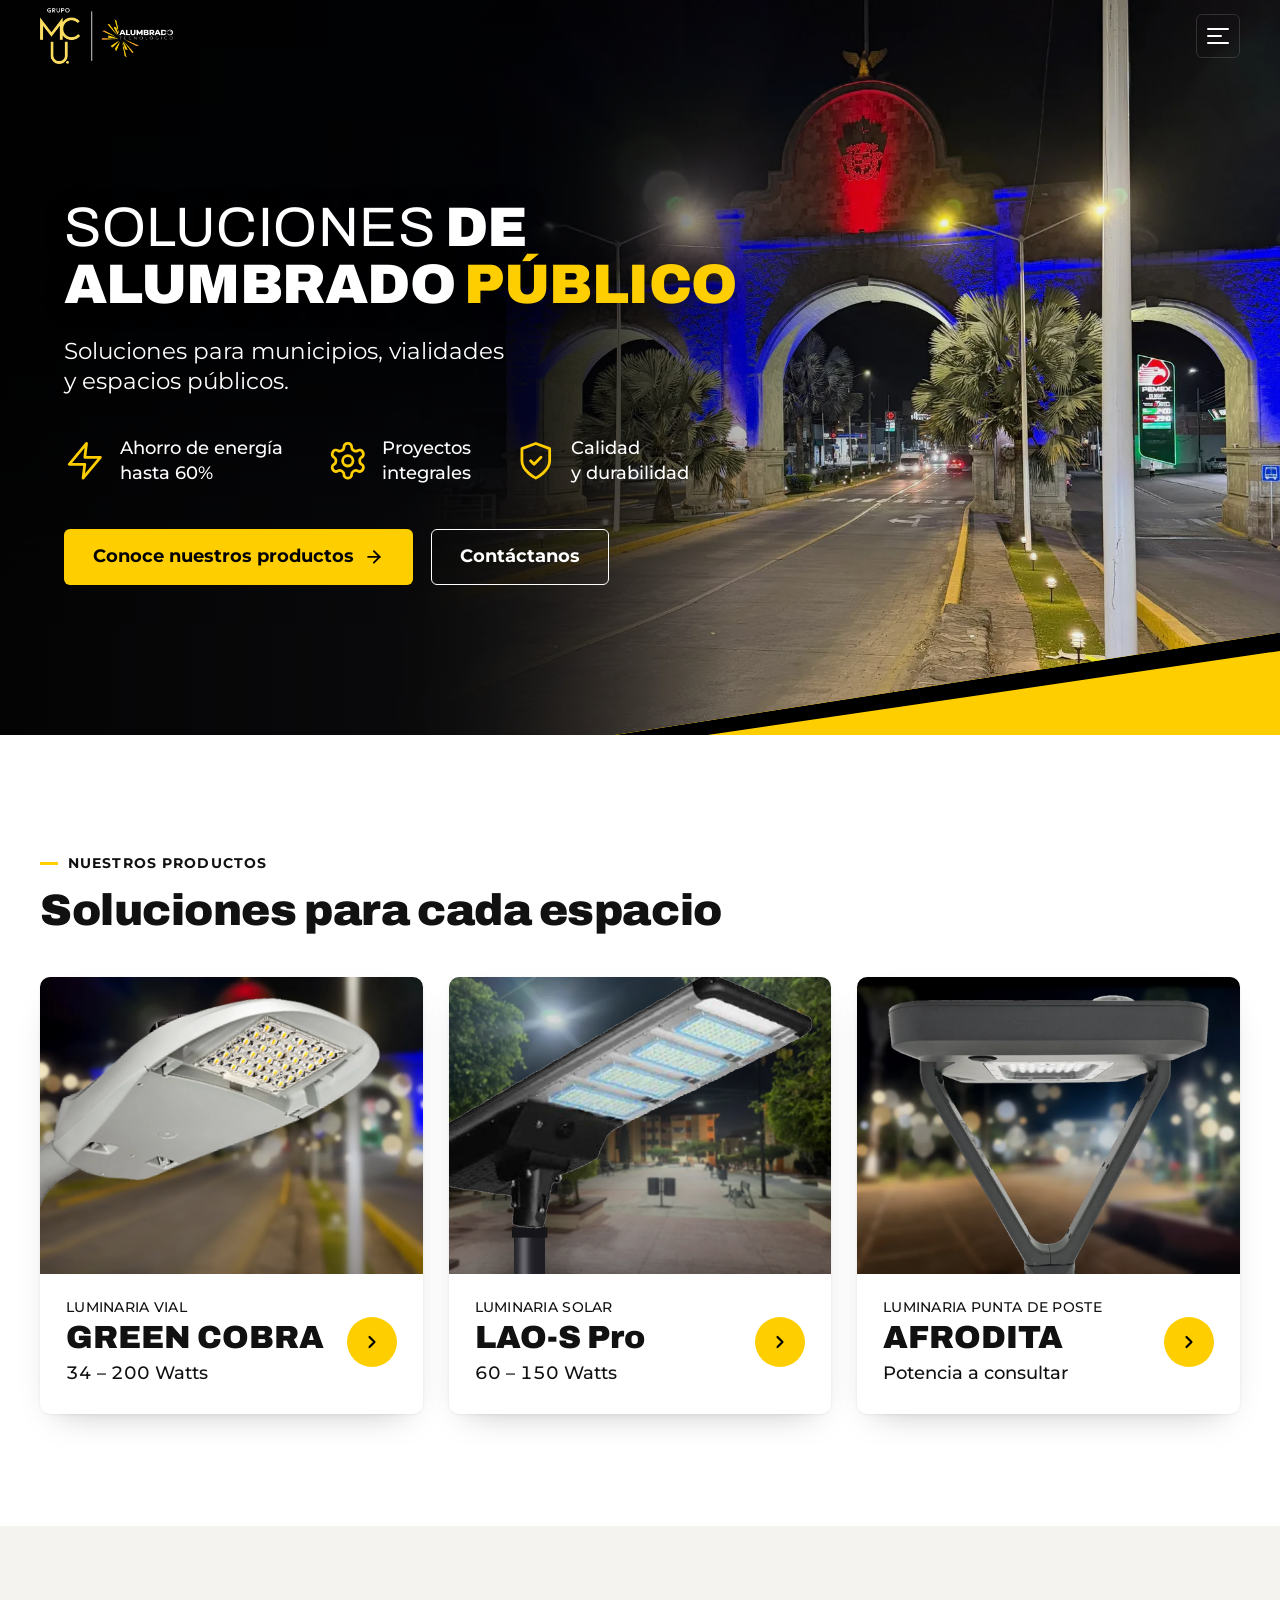
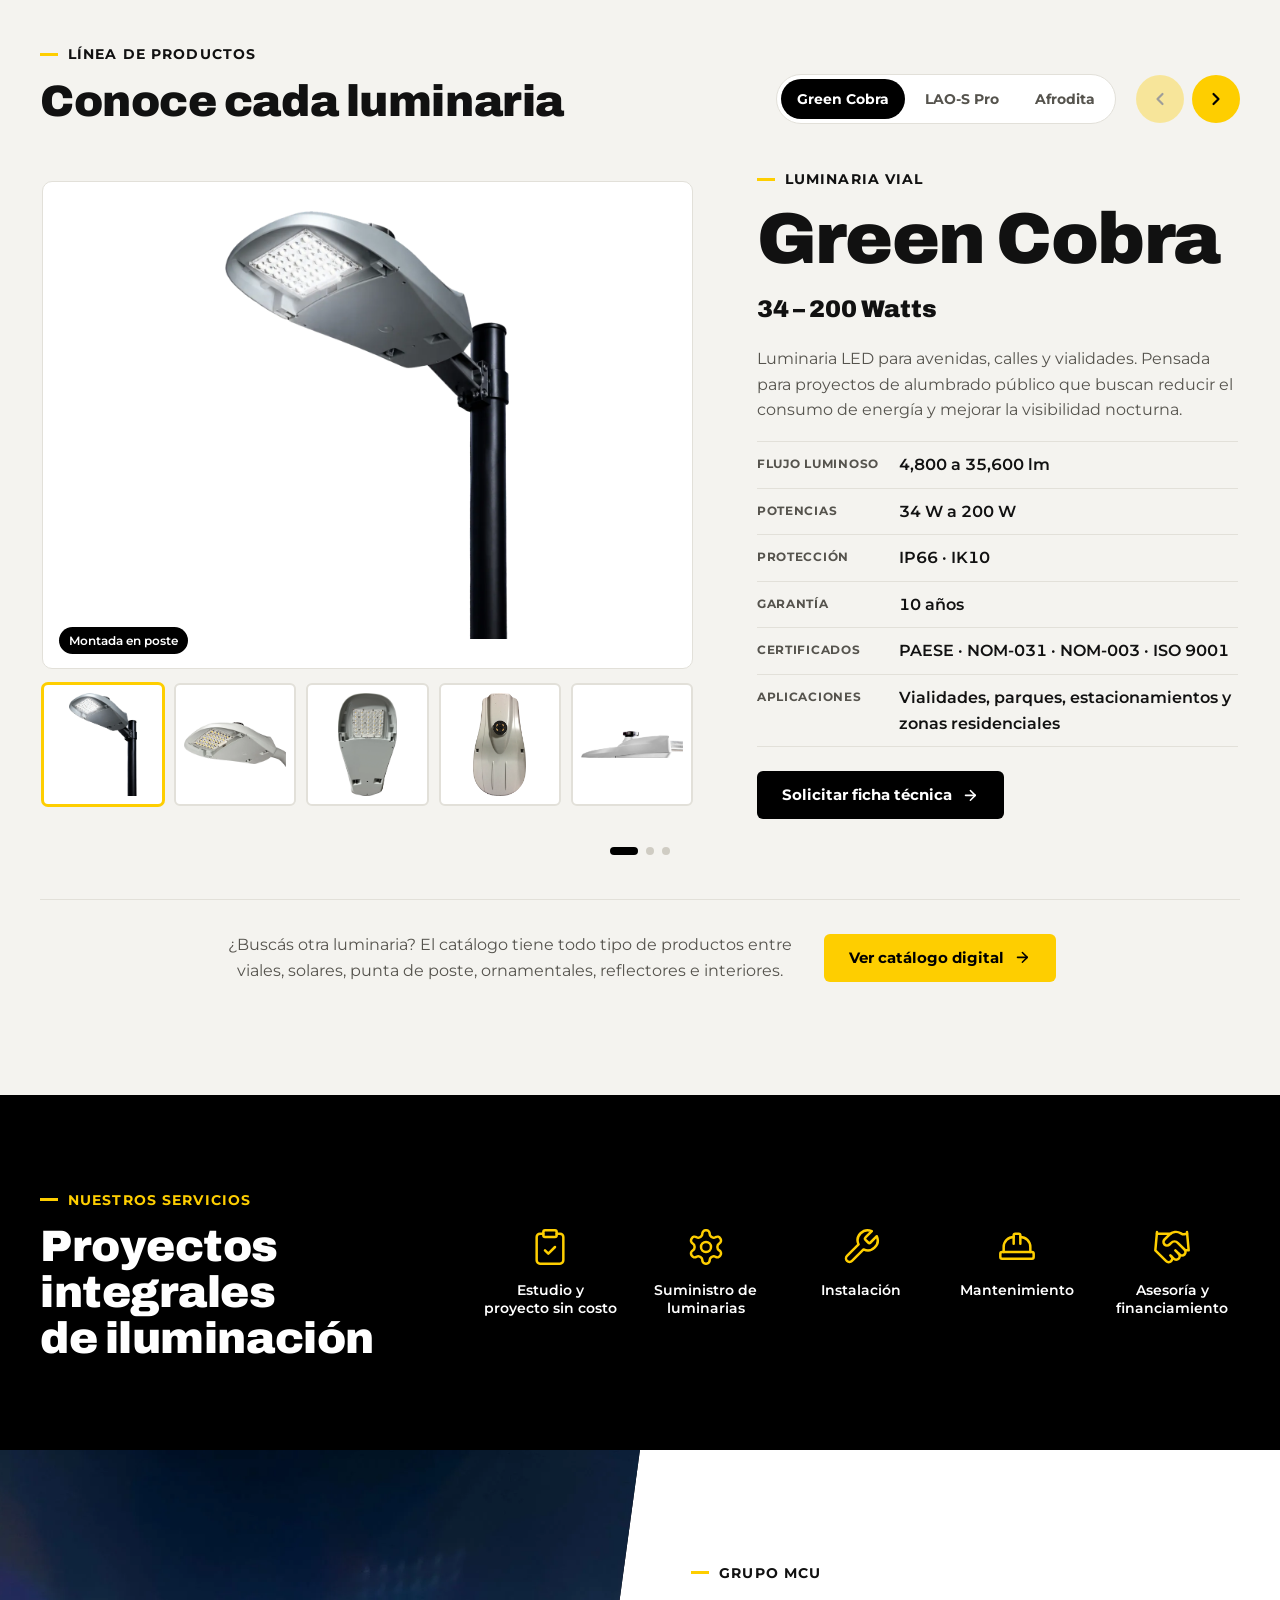
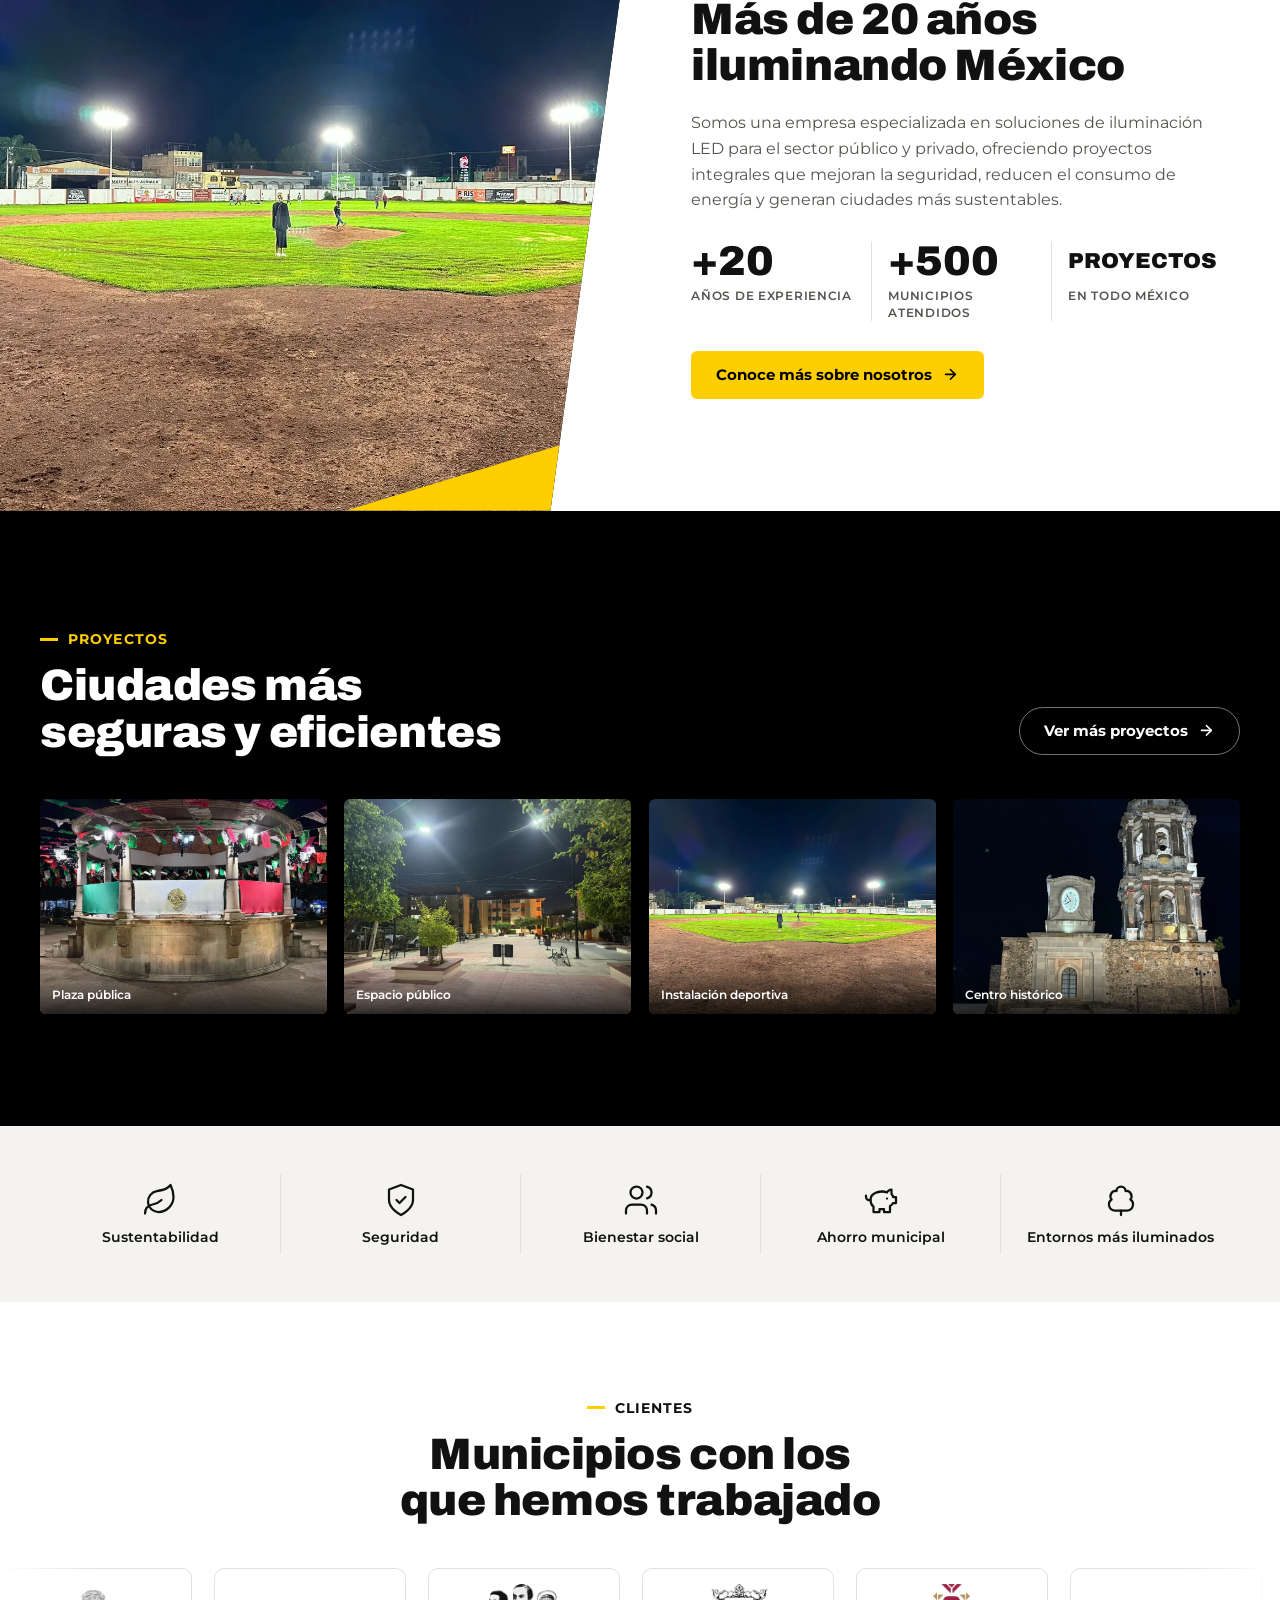
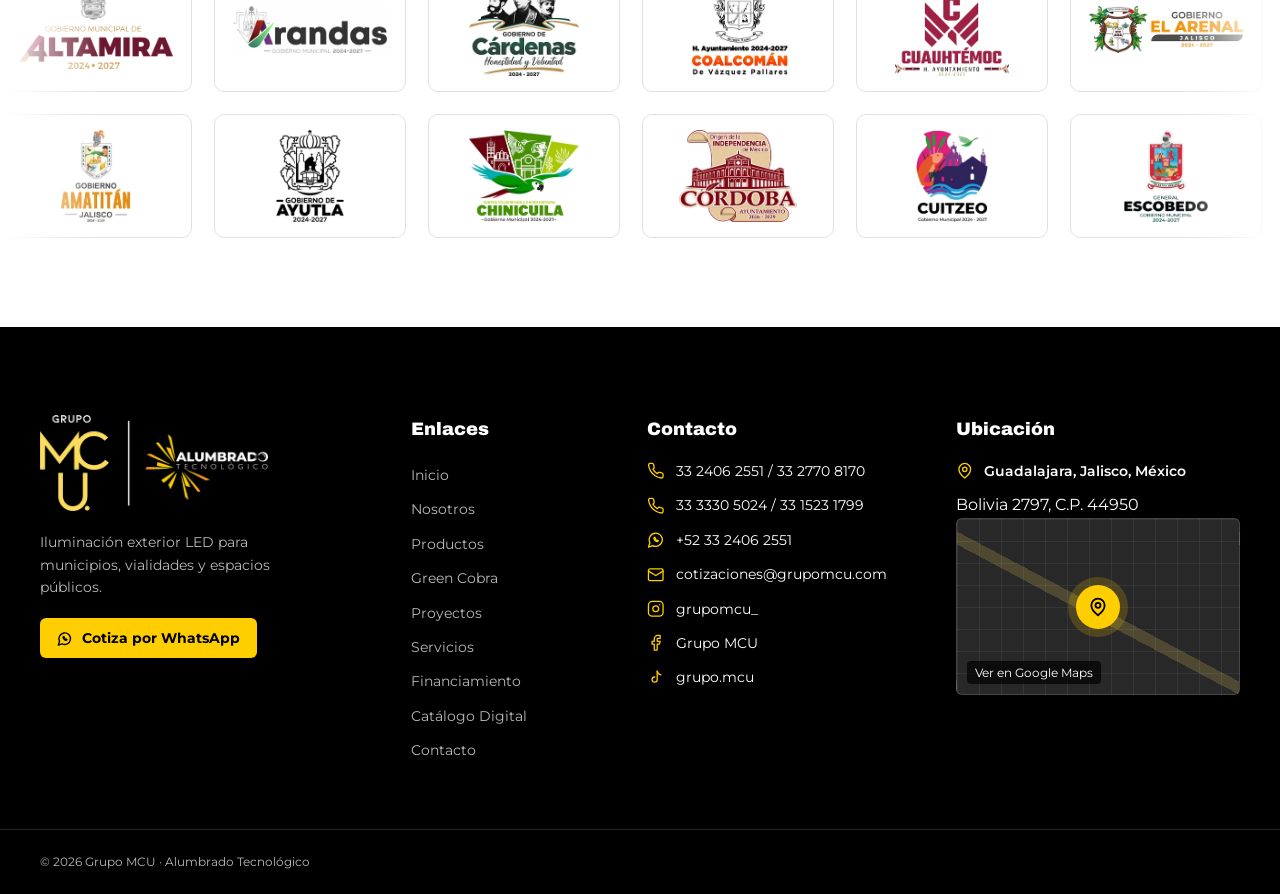
==== commit 538b6538: "Financiamiento para municipios y ficha de GreenCobra - Financiamiento: página enfocada en municipios" ====
--- a/index.html
+++ b/index.html
@@ -125,7 +125,7 @@
           <div class="product-card__body">
             <p class="product-card__type">Luminaria vial</p>
             <h3 class="product-card__name">GREEN COBRA</h3>
-            <p class="product-card__spec">35 – 200 Watts</p>
+            <p class="product-card__spec">34 – 200 Watts</p>
             <a class="round-btn" href="#green-cobra" aria-label="Ver detalle de Green Cobra">
               <svg class="icon" aria-hidden="true"><use href="#i-chevron"/></svg>
             </a>
@@ -202,9 +202,16 @@
             <div class="gc__text">
               <p class="eyebrow">Luminaria vial</p>
               <h3 class="section-title section-title--xl">Green Cobra</h3>
-              <p class="gc__spec">35 – 200 Watts</p>
+              <p class="gc__spec">34 – 200 Watts</p>
               <p>Luminaria LED para avenidas, calles y vialidades. Pensada para proyectos de alumbrado público que buscan reducir el consumo de energía y mejorar la visibilidad nocturna.</p>
-              <p class="gc__note">Potencias, ópticas y ficha técnica disponibles a solicitud.</p>
+              <dl class="gc__specs">
+                <div><dt>Flujo luminoso</dt><dd>4,800 a 35,600 lm</dd></div>
+                <div><dt>Potencias</dt><dd>34 W a 200 W</dd></div>
+                <div><dt>Protección</dt><dd>IP66 · IK10</dd></div>
+                <div><dt>Garantía</dt><dd>10 años</dd></div>
+                <div><dt>Certificados</dt><dd>PAESE · NOM-031 · NOM-003 · ISO 9001</dd></div>
+                <div><dt>Aplicaciones</dt><dd>Vialidades, parques, estacionamientos y zonas residenciales</dd></div>
+              </dl>
               <div class="gc__actions">
                 <a class="btn btn--dark" href="#contacto" data-wa data-wa-message="Hola, quiero la ficha técnica y cotización de Green Cobra.">Solicitar ficha técnica <svg class="icon" aria-hidden="true"><use href="#i-arrow"/></svg></a>
               </div>
--- a/assets/css/styles.css
+++ b/assets/css/styles.css
@@ -1345,7 +1345,7 @@
 .cat-card__type { font-size: var(--fs-xs); font-weight: 600; letter-spacing: .06em; text-transform: uppercase; color: var(--ink-soft); }
 .cat-card__name { font-family: var(--font-display); font-weight: 900; font-size: 1.35rem; line-height: 1.15; }
 .cat-card__specs { display: grid; gap: 6px; margin-top: 10px; font-size: var(--fs-sm); }
-.cat-card__specs div { display: grid; grid-template-columns: 82px minmax(0, 1fr); gap: 8px; }
+.cat-card__specs div { display: grid; grid-template-columns: 96px minmax(0, 1fr); gap: 8px; }
 .cat-card__specs dt { color: var(--ink-soft); font-size: var(--fs-xs); font-weight: 600; text-transform: uppercase; letter-spacing: .04em; padding-top: 2px; }
 .cat-card__specs dd { font-weight: 600; font-variant-numeric: tabular-nums; }
 .cat-card__cta { margin-top: auto; align-self: flex-start; }
@@ -1735,3 +1735,33 @@
   .munis__row { overflow-x: auto; scrollbar-width: thin; }
   .munis__item[aria-hidden="true"] { display: none; }
 }
+
+/* Financiamiento para municipios */
+.fin-proy { display: grid; grid-template-columns: minmax(0, 1fr) minmax(0, 1fr); gap: clamp(28px, 5vw, 72px); align-items: center; }
+.fin-proy__text { display: grid; gap: 16px; }
+.fin-proy__text .eyebrow { margin-bottom: -6px; }
+.fin-proy__text > p:not(.eyebrow) { color: var(--ink-soft); font-size: var(--fs-md); line-height: 1.65; max-width: 52ch; }
+.fin-proy__card { padding: clamp(24px, 3vw, 36px); border-radius: var(--radius); background: var(--mist); border-top: 4px solid var(--yellow); }
+.fin-proy__card h3 { font-family: var(--font-display); font-weight: 900; font-size: 1.3rem; margin-bottom: 18px; text-transform: uppercase; }
+.fin-check { display: grid; gap: 12px; }
+.fin-check li { display: flex; align-items: flex-start; gap: 12px; font-weight: 600; line-height: 1.45; }
+.fin-check .icon { color: var(--black); margin-top: 1px; flex: none; }
+.fin-imp { display: grid; grid-template-columns: minmax(0, 0.9fr) minmax(0, 1.1fr); gap: clamp(28px, 5vw, 72px); align-items: start; }
+.fin-imp__apoyo { padding: clamp(24px, 3vw, 32px); border: 1px solid var(--line-dark); border-radius: var(--radius); }
+.fin-imp__lead { font-size: var(--fs-md); line-height: 1.6; color: var(--on-dark-soft); }
+.fin-imp__obj { display: grid; gap: 18px; }
+.fin-imp__obj .eyebrow { margin-bottom: -8px; }
+.fin-imp__note { display: flex; gap: 12px; align-items: flex-start; padding: 16px 18px; border-radius: var(--radius-sm); background: rgba(254,206,0,.1); font-weight: 600; }
+.fin-imp__note .icon { flex: none; margin-top: 2px; }
+.fin-wa { background: var(--yellow); color: var(--black); }
+.fin-wa__inner { display: flex; flex-wrap: wrap; align-items: center; justify-content: space-between; gap: 18px 40px; padding-block: clamp(32px, 4vw, 48px); }
+.fin-wa__title { font-family: var(--font-display); font-weight: 900; font-size: clamp(1.5rem, 1.1rem + 1.4vw, 2.2rem); line-height: 1.1; }
+.fin-wa p { margin-top: 6px; max-width: 54ch; }
+@media (max-width: 899px) { .fin-proy, .fin-imp { grid-template-columns: minmax(0, 1fr); } }
+
+/* Ficha técnica en el carrusel de luminarias */
+.gc__specs { display: grid; width: 100%; max-width: 520px; border-top: 1px solid var(--line-light); }
+.gc__specs div { display: grid; grid-template-columns: 130px minmax(0, 1fr); gap: 12px; padding-block: 10px; border-bottom: 1px solid var(--line-light); }
+.gc__specs dt { font-size: var(--fs-xs); font-weight: 700; letter-spacing: .06em; text-transform: uppercase; color: var(--ink-soft); padding-top: 2px; }
+.gc__specs dd { font-weight: 600; color: var(--ink); font-variant-numeric: tabular-nums; }
+@media (max-width: 479px) { .gc__specs div { grid-template-columns: minmax(0, 1fr); gap: 2px; } }
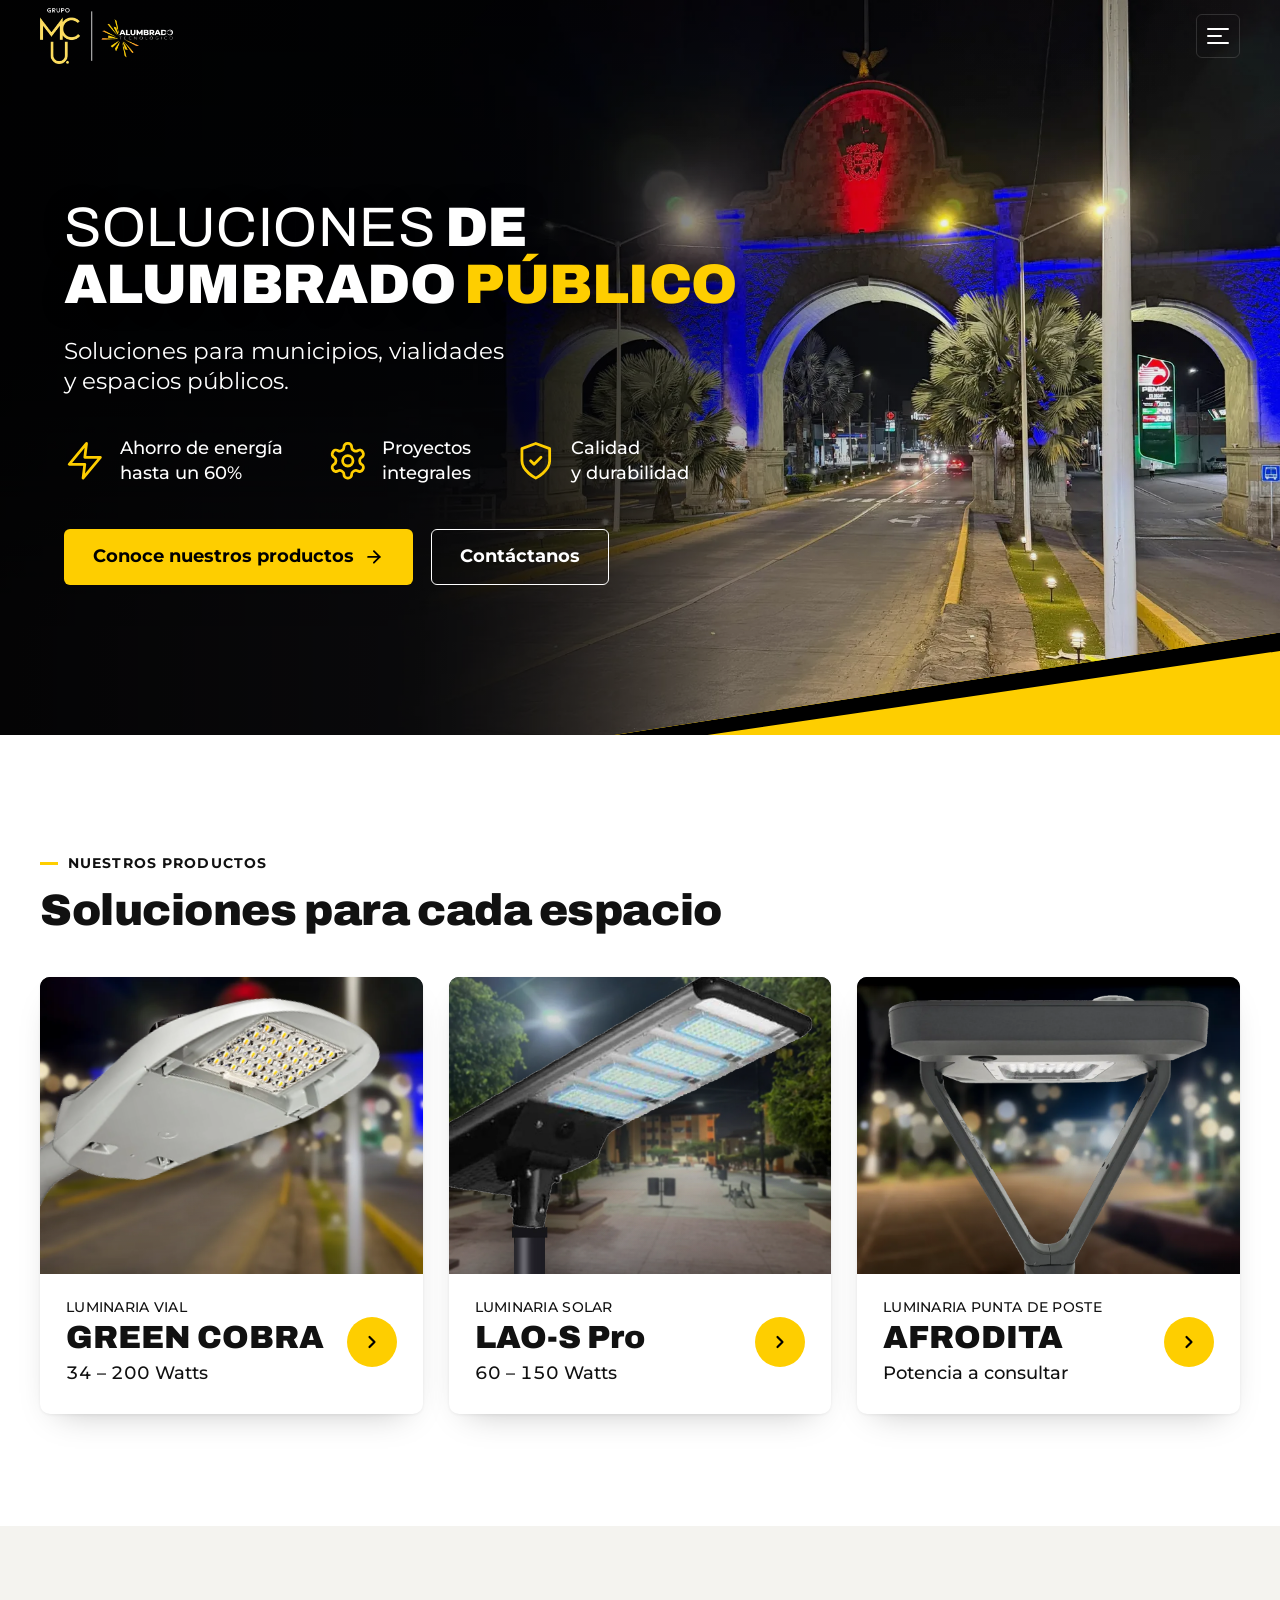
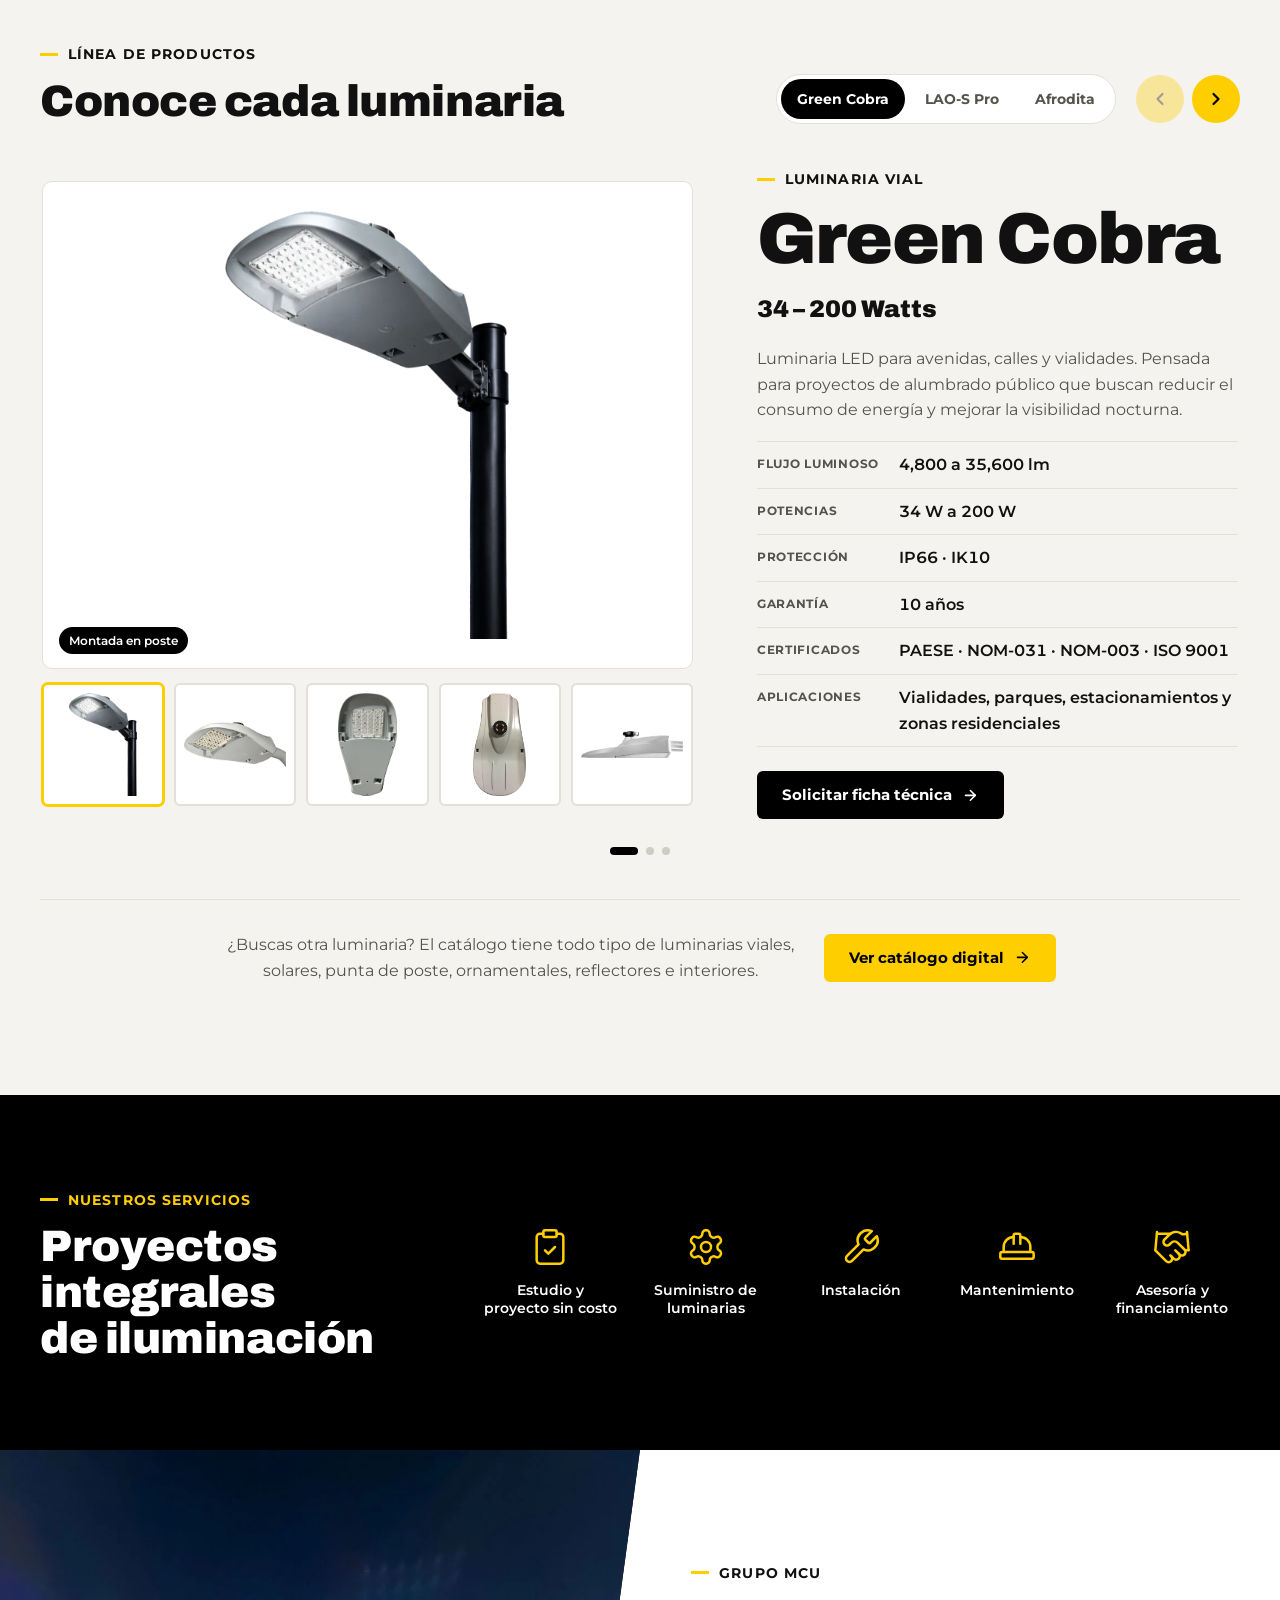
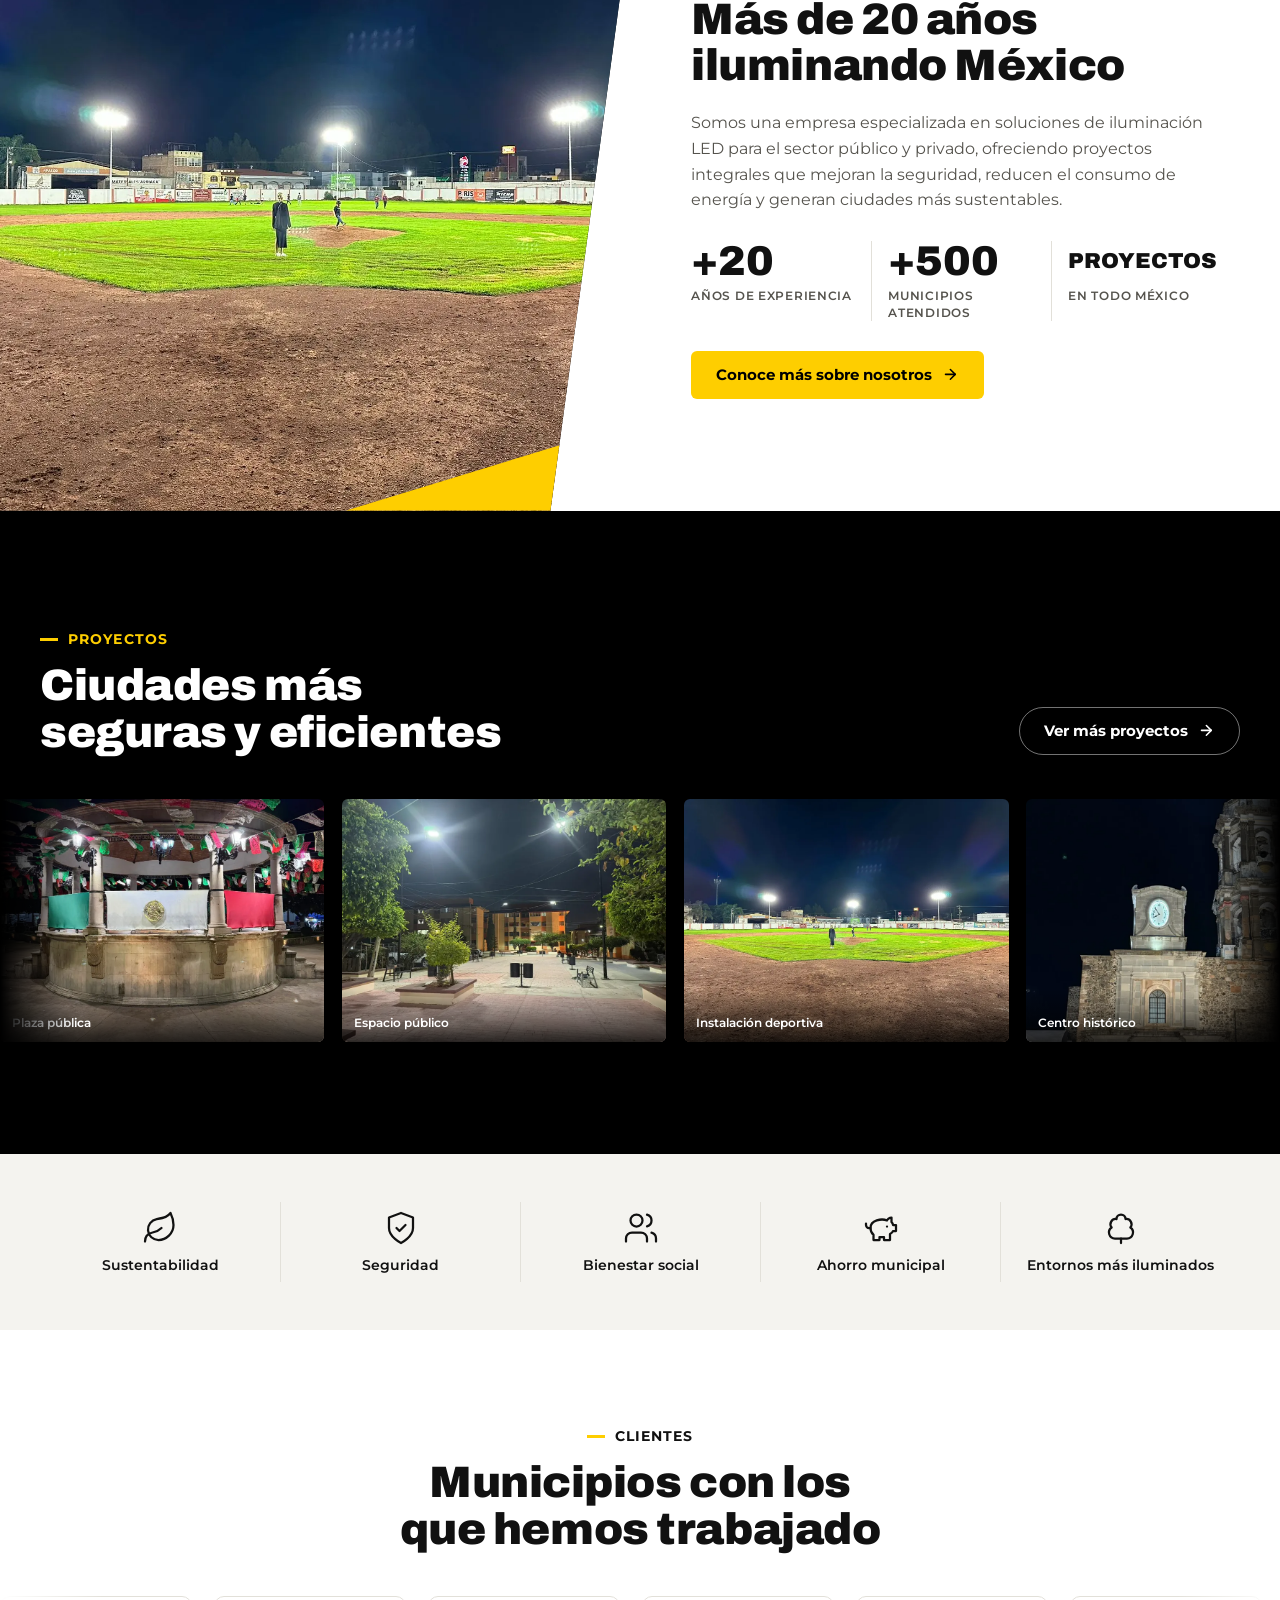
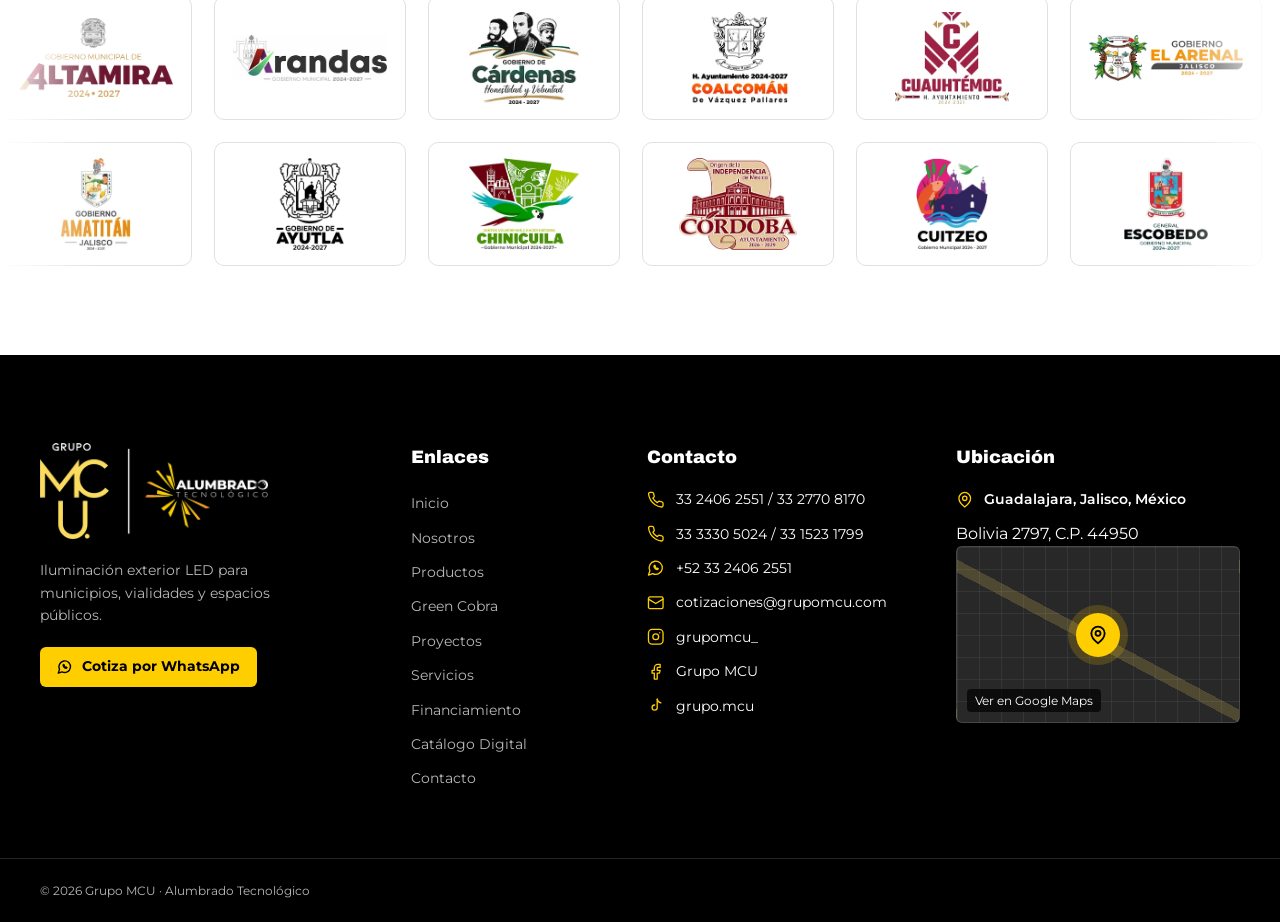
==== commit 98e092f3: "Código ordenado, SEO y carrusel de proyectos - Páginas generadas con src/build.mjs a partir de plant" ====
--- a/index.html
+++ b/index.html
@@ -3,63 +3,64 @@
 <head>
 <meta charset="utf-8">
 <meta name="viewport" content="width=device-width, initial-scale=1, viewport-fit=cover">
-<title>Grupo MCU · Alumbrado Tecnológico</title>
-<meta name="claude:viewport-fit-sides" content="cover">
+<title>Grupo MCU · Alumbrado Tecnológico | Alumbrado público LED en México</title>
 <meta name="description" content="Iluminación exterior LED para municipios, vialidades y espacios públicos. Luminarias viales, solares y de punta de poste con proyecto, instalación y mantenimiento.">
+<link rel="canonical" href="https://zhijan04.github.io/GrupoMCU/">
 <meta name="theme-color" content="#000000">
+<meta property="og:type" content="website">
+<meta property="og:site_name" content="Grupo MCU · Alumbrado Tecnológico">
+<meta property="og:locale" content="es_MX">
+<meta property="og:title" content="Grupo MCU · Alumbrado Tecnológico | Alumbrado público LED en México">
+<meta property="og:description" content="Iluminación exterior LED para municipios, vialidades y espacios públicos. Luminarias viales, solares y de punta de poste con proyecto, instalación y mantenimiento.">
+<meta property="og:url" content="https://zhijan04.github.io/GrupoMCU/">
+<meta property="og:image" content="https://zhijan04.github.io/GrupoMCU/assets/img/og/compartir.jpg">
+<meta property="og:image:width" content="1200">
+<meta property="og:image:height" content="630">
+<meta name="twitter:card" content="summary_large_image">
+<link rel="icon" href="favicon.png" type="image/png" sizes="192x192">
+<link rel="apple-touch-icon" href="apple-touch-icon.png">
 <link rel="preconnect" href="https://fonts.googleapis.com">
 <link rel="preconnect" href="https://fonts.gstatic.com" crossorigin>
-<!-- Montserrat (textos) + Archivo (respaldo temporal de Radnika Next mientras no estén sus archivos) -->
-<link rel="stylesheet" href="https://fonts.googleapis.com/css2?family=Archivo:wght@400;700;800;900&family=Montserrat:wght@400;500;600;700&display=swap">
+<link rel="preload" as="image" href="assets/img/ambiente/hero.webp" fetchpriority="high">
+<link rel="stylesheet" href="https://fonts.googleapis.com/css2?family=Archivo:wght@400;900&family=Montserrat:wght@400;500;600;700&display=swap">
 <link rel="stylesheet" href="assets/css/styles.css">
+<script src="assets/js/main.js" defer></script>
+<script type="application/ld+json">{"@context":"https://schema.org","@type":"LocalBusiness","@id":"https://zhijan04.github.io/GrupoMCU/#empresa","name":"Grupo MCU · Alumbrado Tecnológico","url":"https://zhijan04.github.io/GrupoMCU/","logo":"https://zhijan04.github.io/GrupoMCU/assets/img/marca/logo-mcu-original.png","image":"https://zhijan04.github.io/GrupoMCU/assets/img/og/compartir.jpg","description":"Iluminación exterior LED para municipios, vialidades y espacios públicos. Luminarias viales, solares y de punta de poste con proyecto, instalación y mantenimiento.","email":"cotizaciones@grupomcu.com","telephone":["+52 33 2406 2551","+52 33 2770 8170","+52 33 3330 5024","+52 33 1523 1799"],"address":{"@type":"PostalAddress","streetAddress":"Bolivia 2797","postalCode":"44950","addressLocality":"Guadalajara","addressRegion":"Jalisco","addressCountry":"MX"},"geo":{"@type":"GeoCoordinates","latitude":20.641118,"longitude":-103.376219},"areaServed":{"@type":"Country","name":"México"},"sameAs":["https://www.facebook.com/alteciluminacion","https://www.instagram.com/grupomcu_/","https://www.tiktok.com/@grupo.mcu"]}</script>
 </head>
 <body>
-
-<!-- ============ Sprite de iconos (líneas) ============ -->
-<svg xmlns="http://www.w3.org/2000/svg" class="sprite" aria-hidden="true" focusable="false">
-  <defs>
-    <symbol id="i-zap" viewBox="0 0 24 24"><path d="M13 2 3 14h9l-1 8 10-12h-9l1-8z"/></symbol>
-    <symbol id="i-shield" viewBox="0 0 24 24"><path d="M12 22s8-4 8-10V5l-8-3-8 3v7c0 6 8 10 8 10z"/><path d="m9 12 2 2 4-4"/></symbol>
-    <symbol id="i-leaf" viewBox="0 0 24 24"><path d="M11 20A7 7 0 0 1 9.8 6.1C15.5 5 17 4.48 19 2c1 2 2 4.18 2 8 0 5.5-4.78 10-10 10Z"/><path d="M2 21c0-3 1.85-5.36 5.08-6C9.5 14.52 12 13 13 12"/></symbol>
-    <symbol id="i-clipboard" viewBox="0 0 24 24"><rect x="8" y="2" width="8" height="4" rx="1"/><path d="M16 4h2a2 2 0 0 1 2 2v14a2 2 0 0 1-2 2H6a2 2 0 0 1-2-2V6a2 2 0 0 1 2-2h2"/><path d="m9 14 2 2 4-4"/></symbol>
-    <symbol id="i-gear" viewBox="0 0 24 24"><path d="M12.22 2h-.44a2 2 0 0 0-2 2v.18a2 2 0 0 1-1 1.73l-.43.25a2 2 0 0 1-2 0l-.15-.08a2 2 0 0 0-2.73.73l-.22.38a2 2 0 0 0 .73 2.73l.15.1a2 2 0 0 1 1 1.72v.51a2 2 0 0 1-1 1.74l-.15.09a2 2 0 0 0-.73 2.73l.22.38a2 2 0 0 0 2.73.73l.15-.08a2 2 0 0 1 2 0l.43.25a2 2 0 0 1 1 1.73V20a2 2 0 0 0 2 2h.44a2 2 0 0 0 2-2v-.18a2 2 0 0 1 1-1.73l.43-.25a2 2 0 0 1 2 0l.15.08a2 2 0 0 0 2.73-.73l.22-.39a2 2 0 0 0-.73-2.73l-.15-.08a2 2 0 0 1-1-1.74v-.5a2 2 0 0 1 1-1.74l.15-.09a2 2 0 0 0 .73-2.73l-.22-.38a2 2 0 0 0-2.73-.73l-.15.08a2 2 0 0 1-2 0l-.43-.25a2 2 0 0 1-1-1.73V4a2 2 0 0 0-2-2z"/><circle cx="12" cy="12" r="3"/></symbol>
-    <symbol id="i-wrench" viewBox="0 0 24 24"><path d="M14.7 6.3a1 1 0 0 0 0 1.4l1.6 1.6a1 1 0 0 0 1.4 0l3.77-3.77a6 6 0 0 1-7.94 7.94l-6.91 6.91a2.12 2.12 0 0 1-3-3l6.91-6.91a6 6 0 0 1 7.94-7.94l-3.76 3.76z"/></symbol>
-    <symbol id="i-hardhat" viewBox="0 0 24 24"><path d="M2 18a1 1 0 0 0 1 1h18a1 1 0 0 0 1-1v-2a1 1 0 0 0-1-1H3a1 1 0 0 0-1 1v2z"/><path d="M10 10V5a1 1 0 0 1 1-1h2a1 1 0 0 1 1 1v5"/><path d="M4 15v-3a6 6 0 0 1 6-6"/><path d="M14 6a6 6 0 0 1 6 6v3"/></symbol>
-    <symbol id="i-handshake" viewBox="0 0 24 24"><path d="m11 17 2 2a1 1 0 1 0 3-3"/><path d="m14 14 2.5 2.5a1 1 0 1 0 3-3l-3.88-3.88a3 3 0 0 0-4.24 0l-.88.88a1 1 0 1 1-3-3l2.81-2.81a5.79 5.79 0 0 1 7.06-.87l.47.28a2 2 0 0 0 1.42.25L21 4"/><path d="m21 3 1 11h-2"/><path d="M3 3 2 14l6.5 6.5a1 1 0 1 0 3-3"/><path d="M3 4h8"/></symbol>
-    <symbol id="i-users" viewBox="0 0 24 24"><path d="M16 21v-2a4 4 0 0 0-4-4H6a4 4 0 0 0-4 4v2"/><circle cx="9" cy="7" r="4"/><path d="M22 21v-2a4 4 0 0 0-3-3.87"/><path d="M16 3.13a4 4 0 0 1 0 7.75"/></symbol>
-    <symbol id="i-piggy" viewBox="0 0 24 24"><path d="M19 5c-1.5 0-2.8 1.4-3 2-3.5-1.5-11-.3-11 5 0 1.8 0 3 2 4.5V20h4v-2h3v2h4v-4c1-.5 1.7-1 2-2h2v-4h-2c0-1-.5-1.5-1-2V5z"/><path d="M2 9v1c0 1.1.9 2 2 2h1"/><path d="M16 11h.01"/></symbol>
-    <symbol id="i-tree" viewBox="0 0 24 24"><path d="M8 19a4 4 0 0 1-2.24-7.32A3.5 3.5 0 0 1 9 6.03V6a3 3 0 1 1 6 0v.04a3.5 3.5 0 0 1 3.24 5.65A4 4 0 0 1 16 19Z"/><path d="M12 19v3"/></symbol>
-    <symbol id="i-arrow" viewBox="0 0 24 24"><path d="M5 12h14"/><path d="m12 5 7 7-7 7"/></symbol>
-    <symbol id="i-chevron" viewBox="0 0 24 24"><path d="m9 18 6-6-6-6"/></symbol>
-    <symbol id="i-menu" viewBox="0 0 24 24"><path d="M4 7h16M4 12h16M4 17h16"/></symbol>
-    <symbol id="i-close" viewBox="0 0 24 24"><path d="M18 6 6 18M6 6l12 12"/></symbol>
-    <symbol id="i-pin" viewBox="0 0 24 24"><path d="M20 10c0 6-8 12-8 12s-8-6-8-12a8 8 0 0 1 16 0Z"/><circle cx="12" cy="10" r="3"/></symbol>
-    <symbol id="i-phone" viewBox="0 0 24 24"><path d="M22 16.92v3a2 2 0 0 1-2.18 2 19.79 19.79 0 0 1-8.63-3.07 19.5 19.5 0 0 1-6-6 19.79 19.79 0 0 1-3.07-8.67A2 2 0 0 1 4.11 2h3a2 2 0 0 1 2 1.72 12.84 12.84 0 0 0 .7 2.81 2 2 0 0 1-.45 2.11L8.09 9.91a16 16 0 0 0 6 6l1.27-1.27a2 2 0 0 1 2.11-.45 12.84 12.84 0 0 0 2.81.7A2 2 0 0 1 22 16.92z"/></symbol>
-    <symbol id="i-chat" viewBox="0 0 24 24"><path d="M7.9 20A9 9 0 1 0 4 16.1L2 22Z"/><path d="M9.5 9.5c0 2.5 2.5 5 5 5l1-1.2-1.8-.9-.7.7c-.9-.4-1.7-1.2-2.1-2.1l.7-.7-.9-1.8z"/></symbol>
-    <symbol id="i-mail" viewBox="0 0 24 24"><rect x="2" y="4" width="20" height="16" rx="2"/><path d="m22 7-10 6L2 7"/></symbol>
-    <symbol id="i-instagram" viewBox="0 0 24 24"><rect x="2" y="2" width="20" height="20" rx="5"/><circle cx="12" cy="12" r="4"/><path d="M17.5 6.5h.01"/></symbol>
-    <symbol id="i-facebook" viewBox="0 0 24 24"><path d="M18 2h-3a5 5 0 0 0-5 5v3H7v4h3v8h4v-8h3l1-4h-4V7a1 1 0 0 1 1-1h3z"/></symbol>
-    <symbol id="i-tiktok" viewBox="0 0 24 24"><path d="M14 3v11.5a3.5 3.5 0 1 1-3.5-3.5"/><path d="M14 3c.4 2.6 2.4 4.6 5 5"/></symbol>
-    <symbol id="i-image" viewBox="0 0 24 24"><rect x="3" y="3" width="18" height="18" rx="2"/><circle cx="9" cy="9" r="2"/><path d="m21 15-3.09-3.09a2 2 0 0 0-2.82 0L6 21"/></symbol>
-    <symbol id="i-burst" viewBox="0 0 48 48"><g stroke-width="2.4"><path d="M10 40 40 6"/><path d="M10 40 44 16"/><path d="M10 40 46 28"/><path d="M10 40 28 4"/><path d="M10 40 44 38"/><path d="M10 40 18 6"/></g></symbol>
-  </defs>
-</svg>
-
+<svg xmlns="http://www.w3.org/2000/svg" class="sprite" aria-hidden="true" focusable="false"><defs>
+<symbol id="i-arrow" viewBox="0 0 24 24"><path d="M5 12h14"/><path d="m12 5 7 7-7 7"/></symbol>
+<symbol id="i-chat" viewBox="0 0 24 24"><path d="M7.9 20A9 9 0 1 0 4 16.1L2 22Z"/><path d="M9.5 9.5c0 2.5 2.5 5 5 5l1-1.2-1.8-.9-.7.7c-.9-.4-1.7-1.2-2.1-2.1l.7-.7-.9-1.8z"/></symbol>
+<symbol id="i-chevron" viewBox="0 0 24 24"><path d="m9 18 6-6-6-6"/></symbol>
+<symbol id="i-clipboard" viewBox="0 0 24 24"><rect x="8" y="2" width="8" height="4" rx="1"/><path d="M16 4h2a2 2 0 0 1 2 2v14a2 2 0 0 1-2 2H6a2 2 0 0 1-2-2V6a2 2 0 0 1 2-2h2"/><path d="m9 14 2 2 4-4"/></symbol>
+<symbol id="i-close" viewBox="0 0 24 24"><path d="M18 6 6 18M6 6l12 12"/></symbol>
+<symbol id="i-facebook" viewBox="0 0 24 24"><path d="M18 2h-3a5 5 0 0 0-5 5v3H7v4h3v8h4v-8h3l1-4h-4V7a1 1 0 0 1 1-1h3z"/></symbol>
+<symbol id="i-gear" viewBox="0 0 24 24"><path d="M12.22 2h-.44a2 2 0 0 0-2 2v.18a2 2 0 0 1-1 1.73l-.43.25a2 2 0 0 1-2 0l-.15-.08a2 2 0 0 0-2.73.73l-.22.38a2 2 0 0 0 .73 2.73l.15.1a2 2 0 0 1 1 1.72v.51a2 2 0 0 1-1 1.74l-.15.09a2 2 0 0 0-.73 2.73l.22.38a2 2 0 0 0 2.73.73l.15-.08a2 2 0 0 1 2 0l.43.25a2 2 0 0 1 1 1.73V20a2 2 0 0 0 2 2h.44a2 2 0 0 0 2-2v-.18a2 2 0 0 1 1-1.73l.43-.25a2 2 0 0 1 2 0l.15.08a2 2 0 0 0 2.73-.73l.22-.39a2 2 0 0 0-.73-2.73l-.15-.08a2 2 0 0 1-1-1.74v-.5a2 2 0 0 1 1-1.74l.15-.09a2 2 0 0 0 .73-2.73l-.22-.38a2 2 0 0 0-2.73-.73l-.15.08a2 2 0 0 1-2 0l-.43-.25a2 2 0 0 1-1-1.73V4a2 2 0 0 0-2-2z"/><circle cx="12" cy="12" r="3"/></symbol>
+<symbol id="i-handshake" viewBox="0 0 24 24"><path d="m11 17 2 2a1 1 0 1 0 3-3"/><path d="m14 14 2.5 2.5a1 1 0 1 0 3-3l-3.88-3.88a3 3 0 0 0-4.24 0l-.88.88a1 1 0 1 1-3-3l2.81-2.81a5.79 5.79 0 0 1 7.06-.87l.47.28a2 2 0 0 0 1.42.25L21 4"/><path d="m21 3 1 11h-2"/><path d="M3 3 2 14l6.5 6.5a1 1 0 1 0 3-3"/><path d="M3 4h8"/></symbol>
+<symbol id="i-hardhat" viewBox="0 0 24 24"><path d="M2 18a1 1 0 0 0 1 1h18a1 1 0 0 0 1-1v-2a1 1 0 0 0-1-1H3a1 1 0 0 0-1 1v2z"/><path d="M10 10V5a1 1 0 0 1 1-1h2a1 1 0 0 1 1 1v5"/><path d="M4 15v-3a6 6 0 0 1 6-6"/><path d="M14 6a6 6 0 0 1 6 6v3"/></symbol>
+<symbol id="i-instagram" viewBox="0 0 24 24"><rect x="2" y="2" width="20" height="20" rx="5"/><circle cx="12" cy="12" r="4"/><path d="M17.5 6.5h.01"/></symbol>
+<symbol id="i-leaf" viewBox="0 0 24 24"><path d="M11 20A7 7 0 0 1 9.8 6.1C15.5 5 17 4.48 19 2c1 2 2 4.18 2 8 0 5.5-4.78 10-10 10Z"/><path d="M2 21c0-3 1.85-5.36 5.08-6C9.5 14.52 12 13 13 12"/></symbol>
+<symbol id="i-mail" viewBox="0 0 24 24"><rect x="2" y="4" width="20" height="16" rx="2"/><path d="m22 7-10 6L2 7"/></symbol>
+<symbol id="i-phone" viewBox="0 0 24 24"><path d="M22 16.92v3a2 2 0 0 1-2.18 2 19.79 19.79 0 0 1-8.63-3.07 19.5 19.5 0 0 1-6-6 19.79 19.79 0 0 1-3.07-8.67A2 2 0 0 1 4.11 2h3a2 2 0 0 1 2 1.72 12.84 12.84 0 0 0 .7 2.81 2 2 0 0 1-.45 2.11L8.09 9.91a16 16 0 0 0 6 6l1.27-1.27a2 2 0 0 1 2.11-.45 12.84 12.84 0 0 0 2.81.7A2 2 0 0 1 22 16.92z"/></symbol>
+<symbol id="i-piggy" viewBox="0 0 24 24"><path d="M19 5c-1.5 0-2.8 1.4-3 2-3.5-1.5-11-.3-11 5 0 1.8 0 3 2 4.5V20h4v-2h3v2h4v-4c1-.5 1.7-1 2-2h2v-4h-2c0-1-.5-1.5-1-2V5z"/><path d="M2 9v1c0 1.1.9 2 2 2h1"/><path d="M16 11h.01"/></symbol>
+<symbol id="i-pin" viewBox="0 0 24 24"><path d="M20 10c0 6-8 12-8 12s-8-6-8-12a8 8 0 0 1 16 0Z"/><circle cx="12" cy="10" r="3"/></symbol>
+<symbol id="i-shield" viewBox="0 0 24 24"><path d="M12 22s8-4 8-10V5l-8-3-8 3v7c0 6 8 10 8 10z"/><path d="m9 12 2 2 4-4"/></symbol>
+<symbol id="i-tiktok" viewBox="0 0 24 24"><path d="M14 3v11.5a3.5 3.5 0 1 1-3.5-3.5"/><path d="M14 3c.4 2.6 2.4 4.6 5 5"/></symbol>
+<symbol id="i-tree" viewBox="0 0 24 24"><path d="M8 19a4 4 0 0 1-2.24-7.32A3.5 3.5 0 0 1 9 6.03V6a3 3 0 1 1 6 0v.04a3.5 3.5 0 0 1 3.24 5.65A4 4 0 0 1 16 19Z"/><path d="M12 19v3"/></symbol>
+<symbol id="i-users" viewBox="0 0 24 24"><path d="M16 21v-2a4 4 0 0 0-4-4H6a4 4 0 0 0-4 4v2"/><circle cx="9" cy="7" r="4"/><path d="M22 21v-2a4 4 0 0 0-3-3.87"/><path d="M16 3.13a4 4 0 0 1 0 7.75"/></symbol>
+<symbol id="i-wrench" viewBox="0 0 24 24"><path d="M14.7 6.3a1 1 0 0 0 0 1.4l1.6 1.6a1 1 0 0 0 1.4 0l3.77-3.77a6 6 0 0 1-7.94 7.94l-6.91 6.91a2.12 2.12 0 0 1-3-3l6.91-6.91a6 6 0 0 1 7.94-7.94l-3.76 3.76z"/></symbol>
+<symbol id="i-zap" viewBox="0 0 24 24"><path d="M13 2 3 14h9l-1 8 10-12h-9l1-8z"/></symbol>
+</defs></svg>
 <a class="skip-link" href="#contenido">Saltar al contenido</a>
-
-<!-- ============ Encabezado ============ -->
 <header class="site-header" id="top">
   <div class="container container--wide header__inner">
     <a class="brand" href="index.html">
-      <!-- Logo en versión negativa (textos en blanco) para fondo negro. Original a color: assets/img/marca/logo-mcu-original.png -->
       <img class="brand__logo" src="assets/img/marca/logo-mcu-negativo.webp" alt="Grupo MCU · Alumbrado Tecnológico, ir al inicio" width="476" height="200">
     </a>
-
     <button class="nav-toggle" type="button" aria-expanded="false" aria-controls="site-nav">
       <span class="burger" aria-hidden="true"><span></span><span></span><span></span></span>
       <span class="visually-hidden">Abrir menú</span>
     </button>
-
     <nav class="site-nav" id="site-nav" aria-label="Principal">
       <ul>
         <li><a href="#inicio" aria-current="true">Inicio</a></li>
@@ -69,24 +70,18 @@
         <li><a href="#proyectos">Proyectos</a></li>
         <li><a href="servicios.html">Servicios</a></li>
         <li><a href="financiamiento.html">Financiamiento</a></li>
-        <li><a href="catalogo.html" data-catalog>Catálogo Digital</a></li>
+        <li><a href="catalogo.html">Catálogo Digital</a></li>
         <li><a href="#contacto">Contacto</a></li>
       </ul>
-      <a class="btn btn--primary btn--sm" href="#contacto" data-wa data-wa-message="Hola, quiero cotizar un proyecto de iluminación LED.">
-        <svg class="icon" aria-hidden="true"><use href="#i-chat"/></svg>
-        Cotiza por WhatsApp
-      </a>
+      <a class="btn btn--primary btn--sm" href="https://wa.me/523324062551?text=Hola%2C%20quiero%20cotizar%20un%20proyecto%20de%20iluminaci%C3%B3n%20LED." target="_blank" rel="noopener"><svg class="icon" aria-hidden="true"><use href="#i-chat"/></svg> Cotiza por WhatsApp</a>
     </nav>
   </div>
 </header>
-
 <main id="contenido">
 
-  <!-- ============ Hero ============ -->
   <section class="hero" id="inicio" aria-labelledby="hero-title">
-    <!-- Foto de fondo fija: assets/img/ambiente/hero.webp -->
-    <div class="hero__slides" aria-hidden="true">
-      <img class="hero__slide is-active" src="assets/img/ambiente/hero.webp" alt="" width="2600" height="1100" fetchpriority="high">
+    <div class="hero__bg" aria-hidden="true">
+      <img src="assets/img/ambiente/hero.webp" alt="" width="2600" height="1100" fetchpriority="high">
     </div>
     <div class="hero__wedge" aria-hidden="true"></div>
 
@@ -98,25 +93,21 @@
       <p class="hero__lead">Soluciones para municipios, vialidades y espacios públicos.</p>
 
       <ul class="hero__benefits">
-        <li><svg class="icon icon--accent" aria-hidden="true"><use href="#i-zap"/></svg><span>Ahorro de energía <br>hasta 60%</span></li>
+        <li><svg class="icon icon--accent" aria-hidden="true"><use href="#i-zap"/></svg><span>Ahorro de energía <br>hasta un 60%</span></li>
         <li><svg class="icon icon--accent" aria-hidden="true"><use href="#i-gear"/></svg><span>Proyectos <br>integrales</span></li>
         <li><svg class="icon icon--accent" aria-hidden="true"><use href="#i-shield"/></svg><span>Calidad <br>y durabilidad</span></li>
       </ul>
 
       <div class="hero__actions">
         <a class="btn btn--primary" href="#productos">Conoce nuestros productos <svg class="icon" aria-hidden="true"><use href="#i-arrow"/></svg></a>
-        <a class="btn btn--outline" href="#contacto" data-wa data-wa-message="Hola, quiero información sobre sus soluciones de iluminación LED.">Contáctanos</a>
-      </div>
-    </div>
-  </section>
-
-  <!-- ============ Productos ============ -->
+        <a class="btn btn--outline" href="https://wa.me/523324062551?text=Hola%2C%20quiero%20informaci%C3%B3n%20sobre%20sus%20soluciones%20de%20iluminaci%C3%B3n%20LED." target="_blank" rel="noopener">Contáctanos</a>
+      </div>
+    </div>
+  </section>
   <section class="section section--white" id="productos" aria-labelledby="productos-title">
     <div class="container">
       <p class="eyebrow">Nuestros productos</p>
       <h2 class="section-title" id="productos-title">Soluciones para cada espacio</h2>
-
-      <!-- Fondos ilustrativos (assets/img/fondos/). Para usar fotos reales, cambiá las rutas en styles.css → PRODUCTOS. -->
       <ul class="product-grid">
         <li class="product-card product-card--vial">
           <div class="product-card__media">
@@ -162,8 +153,6 @@
       </ul>
     </div>
   </section>
-
-  <!-- ============ Nuestras luminarias (carrusel) ============ -->
   <section class="section section--mist lines" id="luminarias" aria-labelledby="lineas-title" aria-roledescription="carrusel">
     <div class="container">
       <div class="lines__head">
@@ -183,7 +172,7 @@
           </div>
         </div>
       </div>
-      <div class="lines__track" tabindex="0" aria-label="Luminarias, deslizá para ver más">
+      <div class="lines__track" tabindex="0" aria-label="Luminarias, desliza para ver más">
         <article class="slide" id="green-cobra" aria-roledescription="diapositiva" aria-label="1 de 3: Green Cobra">
           <div class="gc">
             <div class="gc__viewer">
@@ -192,11 +181,11 @@
                 <figcaption class="gc__caption">Montada en poste</figcaption>
               </figure>
               <div class="gc__thumbs" style="--n:5" role="group" aria-label="Vistas de Green Cobra">
-                <button type="button" class="gc__thumb" aria-pressed="true" data-src="assets/img/productos/green-cobra-5.webp" data-w="730" data-h="1100" data-label="Montada en poste"><img src="assets/img/productos/green-cobra-5.webp" alt="" loading="lazy"><span class="visually-hidden">Montada en poste</span></button>
-                <button type="button" class="gc__thumb" aria-pressed="false" data-src="assets/img/productos/green-cobra-3.webp" data-w="1100" data-h="479" data-label="Perspectiva, LED encendido"><img src="assets/img/productos/green-cobra-3.webp" alt="" loading="lazy"><span class="visually-hidden">Perspectiva, LED encendido</span></button>
-                <button type="button" class="gc__thumb" aria-pressed="false" data-src="assets/img/productos/green-cobra-1.webp" data-w="627" data-h="1100" data-label="Vista inferior, módulo LED"><img src="assets/img/productos/green-cobra-1.webp" alt="" loading="lazy"><span class="visually-hidden">Vista inferior, módulo LED</span></button>
-                <button type="button" class="gc__thumb" aria-pressed="false" data-src="assets/img/productos/green-cobra-2.webp" data-w="386" data-h="748" data-label="Vista superior"><img src="assets/img/productos/green-cobra-2.webp" alt="" loading="lazy"><span class="visually-hidden">Vista superior</span></button>
-                <button type="button" class="gc__thumb" aria-pressed="false" data-src="assets/img/productos/green-cobra-4.webp" data-w="1100" data-h="287" data-label="Perfil lateral"><img src="assets/img/productos/green-cobra-4.webp" alt="" loading="lazy"><span class="visually-hidden">Perfil lateral</span></button>
+                <button type="button" class="gc__thumb" aria-pressed="true" data-src="assets/img/productos/green-cobra-5.webp" data-w="730" data-h="1100" data-label="Montada en poste"><img src="assets/img/productos/green-cobra-5.webp" alt="" width="730" height="1100" loading="lazy"><span class="visually-hidden">Montada en poste</span></button>
+                <button type="button" class="gc__thumb" aria-pressed="false" data-src="assets/img/productos/green-cobra-3.webp" data-w="1100" data-h="479" data-label="Perspectiva, LED encendido"><img src="assets/img/productos/green-cobra-3.webp" alt="" width="1100" height="479" loading="lazy"><span class="visually-hidden">Perspectiva, LED encendido</span></button>
+                <button type="button" class="gc__thumb" aria-pressed="false" data-src="assets/img/productos/green-cobra-1.webp" data-w="627" data-h="1100" data-label="Vista inferior, módulo LED"><img src="assets/img/productos/green-cobra-1.webp" alt="" width="627" height="1100" loading="lazy"><span class="visually-hidden">Vista inferior, módulo LED</span></button>
+                <button type="button" class="gc__thumb" aria-pressed="false" data-src="assets/img/productos/green-cobra-2.webp" data-w="386" data-h="748" data-label="Vista superior"><img src="assets/img/productos/green-cobra-2.webp" alt="" width="386" height="748" loading="lazy"><span class="visually-hidden">Vista superior</span></button>
+                <button type="button" class="gc__thumb" aria-pressed="false" data-src="assets/img/productos/green-cobra-4.webp" data-w="1100" data-h="287" data-label="Perfil lateral"><img src="assets/img/productos/green-cobra-4.webp" alt="" width="1100" height="287" loading="lazy"><span class="visually-hidden">Perfil lateral</span></button>
               </div>
             </div>
             <div class="gc__text">
@@ -213,7 +202,7 @@
                 <div><dt>Aplicaciones</dt><dd>Vialidades, parques, estacionamientos y zonas residenciales</dd></div>
               </dl>
               <div class="gc__actions">
-                <a class="btn btn--dark" href="#contacto" data-wa data-wa-message="Hola, quiero la ficha técnica y cotización de Green Cobra.">Solicitar ficha técnica <svg class="icon" aria-hidden="true"><use href="#i-arrow"/></svg></a>
+                <a class="btn btn--dark" href="https://wa.me/523324062551?text=Hola%2C%20quiero%20la%20ficha%20t%C3%A9cnica%20y%20cotizaci%C3%B3n%20de%20Green%20Cobra." target="_blank" rel="noopener">Solicitar ficha técnica <svg class="icon" aria-hidden="true"><use href="#i-arrow"/></svg></a>
               </div>
             </div>
           </div>
@@ -226,11 +215,11 @@
                 <figcaption class="gc__caption">Perspectiva</figcaption>
               </figure>
               <div class="gc__thumbs" style="--n:5" role="group" aria-label="Vistas de LAO-S Pro">
-                <button type="button" class="gc__thumb" aria-pressed="true" data-src="assets/img/productos/lao-s-pro-perspectiva.webp" data-w="1300" data-h="654" data-label="Perspectiva"><img src="assets/img/productos/lao-s-pro-perspectiva.webp" alt="" loading="lazy"><span class="visually-hidden">Perspectiva</span></button>
-                <button type="button" class="gc__thumb" aria-pressed="false" data-src="assets/img/productos/lao-s-pro-60w.webp" data-w="1100" data-h="607" data-label="Versión 60W"><img src="assets/img/productos/lao-s-pro-60w.webp" alt="" loading="lazy"><span class="visually-hidden">Versión 60W</span></button>
-                <button type="button" class="gc__thumb" aria-pressed="false" data-src="assets/img/productos/lao-s-pro-80w.webp" data-w="1100" data-h="759" data-label="Versión 80W"><img src="assets/img/productos/lao-s-pro-80w.webp" alt="" loading="lazy"><span class="visually-hidden">Versión 80W</span></button>
-                <button type="button" class="gc__thumb" aria-pressed="false" data-src="assets/img/productos/lao-s-pro-100-y-120w.webp" data-w="1100" data-h="693" data-label="Versiones 100 y 120W"><img src="assets/img/productos/lao-s-pro-100-y-120w.webp" alt="" loading="lazy"><span class="visually-hidden">Versiones 100 y 120W</span></button>
-                <button type="button" class="gc__thumb" aria-pressed="false" data-src="assets/img/productos/lao-s-pro-panel.webp" data-w="354" data-h="1100" data-label="Panel solar"><img src="assets/img/productos/lao-s-pro-panel.webp" alt="" loading="lazy"><span class="visually-hidden">Panel solar</span></button>
+                <button type="button" class="gc__thumb" aria-pressed="true" data-src="assets/img/productos/lao-s-pro-perspectiva.webp" data-w="1300" data-h="654" data-label="Perspectiva"><img src="assets/img/productos/lao-s-pro-perspectiva.webp" alt="" width="1300" height="654" loading="lazy"><span class="visually-hidden">Perspectiva</span></button>
+                <button type="button" class="gc__thumb" aria-pressed="false" data-src="assets/img/productos/lao-s-pro-60w.webp" data-w="1100" data-h="607" data-label="Versión 60W"><img src="assets/img/productos/lao-s-pro-60w.webp" alt="" width="1100" height="607" loading="lazy"><span class="visually-hidden">Versión 60W</span></button>
+                <button type="button" class="gc__thumb" aria-pressed="false" data-src="assets/img/productos/lao-s-pro-80w.webp" data-w="1100" data-h="759" data-label="Versión 80W"><img src="assets/img/productos/lao-s-pro-80w.webp" alt="" width="1100" height="759" loading="lazy"><span class="visually-hidden">Versión 80W</span></button>
+                <button type="button" class="gc__thumb" aria-pressed="false" data-src="assets/img/productos/lao-s-pro-100-y-120w.webp" data-w="1100" data-h="693" data-label="Versiones 100 y 120W"><img src="assets/img/productos/lao-s-pro-100-y-120w.webp" alt="" width="1100" height="693" loading="lazy"><span class="visually-hidden">Versiones 100 y 120W</span></button>
+                <button type="button" class="gc__thumb" aria-pressed="false" data-src="assets/img/productos/lao-s-pro-panel.webp" data-w="354" data-h="1100" data-label="Panel solar"><img src="assets/img/productos/lao-s-pro-panel.webp" alt="" width="354" height="1100" loading="lazy"><span class="visually-hidden">Panel solar</span></button>
               </div>
             </div>
             <div class="gc__text">
@@ -240,7 +229,7 @@
               <p>Luminaria LED solar para parques, andadores, estacionamientos y espacios donde no hay red eléctrica. Funciona con energía del sol, sin consumo de la red.</p>
               <p class="gc__note">Potencias, ópticas y ficha técnica disponibles a solicitud.</p>
               <div class="gc__actions">
-                <a class="btn btn--dark" href="#contacto" data-wa data-wa-message="Hola, quiero la ficha técnica y cotización de la luminaria solar LAO-S Pro.">Solicitar ficha técnica <svg class="icon" aria-hidden="true"><use href="#i-arrow"/></svg></a>
+                <a class="btn btn--dark" href="https://wa.me/523324062551?text=Hola%2C%20quiero%20la%20ficha%20t%C3%A9cnica%20y%20cotizaci%C3%B3n%20de%20la%20luminaria%20solar%20LAO-S%20Pro." target="_blank" rel="noopener">Solicitar ficha técnica <svg class="icon" aria-hidden="true"><use href="#i-arrow"/></svg></a>
               </div>
             </div>
           </div>
@@ -253,9 +242,9 @@
                 <figcaption class="gc__caption">Montada en poste</figcaption>
               </figure>
               <div class="gc__thumbs" style="--n:3" role="group" aria-label="Vistas de Afrodita">
-                <button type="button" class="gc__thumb" aria-pressed="true" data-src="assets/img/productos/afrodita-1.webp" data-w="573" data-h="1100" data-label="Montada en poste"><img src="assets/img/productos/afrodita-1.webp" alt="" loading="lazy"><span class="visually-hidden">Montada en poste</span></button>
-                <button type="button" class="gc__thumb" aria-pressed="false" data-src="assets/img/productos/afrodita-2.webp" data-w="931" data-h="1032" data-label="Vista frontal"><img src="assets/img/productos/afrodita-2.webp" alt="" loading="lazy"><span class="visually-hidden">Vista frontal</span></button>
-                <button type="button" class="gc__thumb" aria-pressed="false" data-src="assets/img/productos/afrodita-3.webp" data-w="452" data-h="677" data-label="Cuerpo completo"><img src="assets/img/productos/afrodita-3.webp" alt="" loading="lazy"><span class="visually-hidden">Cuerpo completo</span></button>
+                <button type="button" class="gc__thumb" aria-pressed="true" data-src="assets/img/productos/afrodita-1.webp" data-w="573" data-h="1100" data-label="Montada en poste"><img src="assets/img/productos/afrodita-1.webp" alt="" width="573" height="1100" loading="lazy"><span class="visually-hidden">Montada en poste</span></button>
+                <button type="button" class="gc__thumb" aria-pressed="false" data-src="assets/img/productos/afrodita-2.webp" data-w="931" data-h="1032" data-label="Vista frontal"><img src="assets/img/productos/afrodita-2.webp" alt="" width="931" height="1032" loading="lazy"><span class="visually-hidden">Vista frontal</span></button>
+                <button type="button" class="gc__thumb" aria-pressed="false" data-src="assets/img/productos/afrodita-3.webp" data-w="452" data-h="677" data-label="Cuerpo completo"><img src="assets/img/productos/afrodita-3.webp" alt="" width="452" height="677" loading="lazy"><span class="visually-hidden">Cuerpo completo</span></button>
               </div>
             </div>
             <div class="gc__text">
@@ -265,7 +254,7 @@
               <p>Luminaria LED de punta de poste para plazas, parques, andadores y centros históricos. Su brazo en forma de Y ilumina y, al mismo tiempo, acompaña la arquitectura del lugar.</p>
               <p class="gc__note">Potencias, ópticas y ficha técnica disponibles a solicitud.</p>
               <div class="gc__actions">
-                <a class="btn btn--dark" href="#contacto" data-wa data-wa-message="Hola, quiero la ficha técnica y cotización de la luminaria punta de poste Afrodita.">Solicitar ficha técnica <svg class="icon" aria-hidden="true"><use href="#i-arrow"/></svg></a>
+                <a class="btn btn--dark" href="https://wa.me/523324062551?text=Hola%2C%20quiero%20la%20ficha%20t%C3%A9cnica%20y%20cotizaci%C3%B3n%20de%20la%20luminaria%20punta%20de%20poste%20Afrodita." target="_blank" rel="noopener">Solicitar ficha técnica <svg class="icon" aria-hidden="true"><use href="#i-arrow"/></svg></a>
               </div>
             </div>
           </div>
@@ -273,13 +262,11 @@
       </div>
       <div class="lines__dots" aria-hidden="true"><span class="is-active"></span><span></span><span></span></div>
       <div class="lines__more">
-        <p>¿Buscás otra luminaria? El catálogo tiene todo tipo de productos entre viales, solares, punta de poste, ornamentales, reflectores e interiores.</p>
-        <a class="btn btn--primary" href="catalogo.html" data-catalog>Ver catálogo digital <svg class="icon" aria-hidden="true"><use href="#i-arrow"/></svg></a>
-      </div>
-    </div>
-  </section>
-
-  <!-- ============ Servicios ============ -->
+        <p>¿Buscas otra luminaria? El catálogo tiene todo tipo de luminarias viales, solares, punta de poste, ornamentales, reflectores e interiores.</p>
+        <a class="btn btn--primary" href="catalogo.html">Ver catálogo digital <svg class="icon" aria-hidden="true"><use href="#i-arrow"/></svg></a>
+      </div>
+    </div>
+  </section>
   <section class="section section--black services" id="servicios" aria-labelledby="servicios-title">
     <div class="container services__inner">
       <div class="services__head">
@@ -295,8 +282,6 @@
       </ul>
     </div>
   </section>
-
-  <!-- ============ Nosotros ============ -->
   <section class="about" id="nosotros" aria-labelledby="nosotros-title">
     <div class="about__media">
       <img src="assets/img/ambiente/nosotros.webp" alt="Campo de béisbol iluminado de noche con reflectores LED" width="1600" height="1200" loading="lazy">
@@ -311,12 +296,10 @@
           <div><dt>+500</dt><dd>Municipios atendidos</dd></div>
           <div><dt class="stats__word">Proyectos</dt><dd>En todo México</dd></div>
         </dl>
-        <a class="btn btn--primary" href="nosotros.html" data-link="about">Conoce más sobre nosotros <svg class="icon" aria-hidden="true"><use href="#i-arrow"/></svg></a>
-      </div>
-    </div>
-  </section>
-
-  <!-- ============ Proyectos ============ -->
+        <a class="btn btn--primary" href="nosotros.html">Conoce más sobre nosotros <svg class="icon" aria-hidden="true"><use href="#i-arrow"/></svg></a>
+      </div>
+    </div>
+  </section>
   <section class="section section--black" id="proyectos" aria-labelledby="proyectos-title">
     <div class="container">
       <div class="projects__head">
@@ -324,18 +307,13 @@
           <p class="eyebrow">Proyectos</p>
           <h2 class="section-title" id="proyectos-title">Ciudades más seguras y eficientes</h2>
         </div>
-        <a class="btn btn--ghost" href="proyectos.html" data-link="projects">Ver más proyectos <svg class="icon" aria-hidden="true"><use href="#i-arrow"/></svg></a>
-      </div>
-      <ul class="projects__grid">
-        <li><figure><img src="assets/img/proyectos/plaza-kiosko.webp" alt="Kiosko y plaza principal iluminados de noche" width="900" height="675" loading="lazy"><figcaption>Plaza pública</figcaption></figure></li>
-        <li><figure><img src="assets/img/proyectos/espacio-publico.webp" alt="Andador peatonal con luminarias LED entre áreas verdes" width="900" height="675" loading="lazy"><figcaption>Espacio público</figcaption></figure></li>
-        <li><figure><img src="assets/img/proyectos/campo-deportivo.webp" alt="Campo de béisbol con iluminación LED nocturna" width="900" height="675" loading="lazy"><figcaption>Instalación deportiva</figcaption></figure></li>
-        <li><figure><img src="assets/img/proyectos/centro-historico.webp" alt="Fachada de templo iluminada en el centro histórico" width="900" height="675" loading="lazy"><figcaption>Centro histórico</figcaption></figure></li>
-      </ul>
-    </div>
-  </section>
-
-  <!-- ============ Beneficios ============ -->
+        <a class="btn btn--ghost" href="proyectos.html">Ver más proyectos <svg class="icon" aria-hidden="true"><use href="#i-arrow"/></svg></a>
+      </div>
+    </div>
+    <div class="projects__rail">
+      <ul class="projects__track"><li class="projects__item"><button type="button" class="projects__btn" data-full="assets/img/proyectos/plaza-kiosko.webp" data-caption="Plaza pública" data-alt="Kiosko y plaza principal iluminados de noche" aria-label="Ampliar foto: Plaza pública"><img src="assets/img/proyectos/plaza-kiosko.webp" alt="Kiosko y plaza principal iluminados de noche" width="900" height="675" loading="lazy"><span class="projects__label">Plaza pública</span></button></li><li class="projects__item"><button type="button" class="projects__btn" data-full="assets/img/proyectos/espacio-publico.webp" data-caption="Espacio público" data-alt="Andador peatonal con luminarias LED entre áreas verdes" aria-label="Ampliar foto: Espacio público"><img src="assets/img/proyectos/espacio-publico.webp" alt="Andador peatonal con luminarias LED entre áreas verdes" width="900" height="675" loading="lazy"><span class="projects__label">Espacio público</span></button></li><li class="projects__item"><button type="button" class="projects__btn" data-full="assets/img/proyectos/campo-deportivo.webp" data-caption="Instalación deportiva" data-alt="Campo de béisbol con iluminación LED nocturna" aria-label="Ampliar foto: Instalación deportiva"><img src="assets/img/proyectos/campo-deportivo.webp" alt="Campo de béisbol con iluminación LED nocturna" width="900" height="675" loading="lazy"><span class="projects__label">Instalación deportiva</span></button></li><li class="projects__item"><button type="button" class="projects__btn" data-full="assets/img/proyectos/centro-historico.webp" data-caption="Centro histórico" data-alt="Fachada de templo iluminada en el centro histórico" aria-label="Ampliar foto: Centro histórico"><img src="assets/img/proyectos/centro-historico.webp" alt="Fachada de templo iluminada en el centro histórico" width="900" height="675" loading="lazy"><span class="projects__label">Centro histórico</span></button></li><li class="projects__item"><button type="button" class="projects__btn" data-full="assets/img/obras/unidad-deportiva-diaz-ordaz-arandas-jalisco-mx.webp" data-caption="Unidad Deportiva Díaz Ordaz · Arandas, Jalisco" data-alt="Unidad Deportiva Díaz Ordaz, Arandas, Jalisco, con alumbrado LED de Grupo MCU" aria-label="Ampliar foto: Unidad Deportiva Díaz Ordaz · Arandas, Jalisco"><img src="assets/img/obras/unidad-deportiva-diaz-ordaz-arandas-jalisco-mx-sm.webp" alt="Unidad Deportiva Díaz Ordaz, Arandas, Jalisco, con alumbrado LED de Grupo MCU" width="760" height="428" loading="lazy"></button></li><li class="projects__item"><button type="button" class="projects__btn" data-full="assets/img/obras/cancha-de-futbol-7-coalcoman-michoacan-mx.webp" data-caption="Cancha de futbol 7 · Coalcomán, Michoacán" data-alt="Cancha de futbol 7, Coalcomán, Michoacán, con alumbrado LED de Grupo MCU" aria-label="Ampliar foto: Cancha de futbol 7 · Coalcomán, Michoacán"><img src="assets/img/obras/cancha-de-futbol-7-coalcoman-michoacan-mx-sm.webp" alt="Cancha de futbol 7, Coalcomán, Michoacán, con alumbrado LED de Grupo MCU" width="760" height="428" loading="lazy"></button></li><li class="projects__item"><button type="button" class="projects__btn" data-full="assets/img/obras/unidad-deportiva-solidaridad-jesus-maria-jalisco-mx.webp" data-caption="Unidad Deportiva Solidaridad · Jesús María, Jalisco" data-alt="Unidad Deportiva Solidaridad, Jesús María, Jalisco, con alumbrado LED de Grupo MCU" aria-label="Ampliar foto: Unidad Deportiva Solidaridad · Jesús María, Jalisco"><img src="assets/img/obras/unidad-deportiva-solidaridad-jesus-maria-jalisco-mx-sm.webp" alt="Unidad Deportiva Solidaridad, Jesús María, Jalisco, con alumbrado LED de Grupo MCU" width="760" height="428" loading="lazy"></button></li><li class="projects__item"><button type="button" class="projects__btn" data-full="assets/img/obras/andador-unidad-deportiva-san-ignacio-cerro-gordo-jalisco.webp" data-caption="Andador de la Unidad Deportiva · San Ignacio Cerro Gordo, Jalisco" data-alt="Andador de la Unidad Deportiva, San Ignacio Cerro Gordo, Jalisco, con alumbrado LED de Grupo MCU" aria-label="Ampliar foto: Andador de la Unidad Deportiva · San Ignacio Cerro Gordo, Jalisco"><img src="assets/img/obras/andador-unidad-deportiva-san-ignacio-cerro-gordo-jalisco-sm.webp" alt="Andador de la Unidad Deportiva, San Ignacio Cerro Gordo, Jalisco, con alumbrado LED de Grupo MCU" width="760" height="428" loading="lazy"></button></li><li class="projects__item"><button type="button" class="projects__btn" data-full="assets/img/obras/cancha-de-futbol-11-unidad-deportiva-san-ignacio-cerro-gordo-jalisco.webp" data-caption="Cancha de futbol 11, Unidad Deportiva · San Ignacio Cerro Gordo, Jalisco" data-alt="Cancha de futbol 11, Unidad Deportiva, San Ignacio Cerro Gordo, Jalisco, con alumbrado LED de Grupo MCU" aria-label="Ampliar foto: Cancha de futbol 11, Unidad Deportiva · San Ignacio Cerro Gordo, Jalisco"><img src="assets/img/obras/cancha-de-futbol-11-unidad-deportiva-san-ignacio-cerro-gordo-jalisco-sm.webp" alt="Cancha de futbol 11, Unidad Deportiva, San Ignacio Cerro Gordo, Jalisco, con alumbrado LED de Grupo MCU" width="608" height="760" loading="lazy"></button></li><li class="projects__item"><button type="button" class="projects__btn" data-full="assets/img/obras/corredor-unidad-deportiva-san-ignacio-cerro-gordo-jalisco.webp" data-caption="Corredor de la Unidad Deportiva · San Ignacio Cerro Gordo, Jalisco" data-alt="Corredor de la Unidad Deportiva, San Ignacio Cerro Gordo, Jalisco, con alumbrado LED de Grupo MCU" aria-label="Ampliar foto: Corredor de la Unidad Deportiva · San Ignacio Cerro Gordo, Jalisco"><img src="assets/img/obras/corredor-unidad-deportiva-san-ignacio-cerro-gordo-jalisco-sm.webp" alt="Corredor de la Unidad Deportiva, San Ignacio Cerro Gordo, Jalisco, con alumbrado LED de Grupo MCU" width="608" height="760" loading="lazy"></button></li><li class="projects__item"><button type="button" class="projects__btn" data-full="assets/img/obras/ingreso-unidad-deportiva-san-ignacio-cerro-gordo-jalisco.webp" data-caption="Ingreso a la Unidad Deportiva · San Ignacio Cerro Gordo, Jalisco" data-alt="Ingreso a la Unidad Deportiva, San Ignacio Cerro Gordo, Jalisco, con alumbrado LED de Grupo MCU" aria-label="Ampliar foto: Ingreso a la Unidad Deportiva · San Ignacio Cerro Gordo, Jalisco"><img src="assets/img/obras/ingreso-unidad-deportiva-san-ignacio-cerro-gordo-jalisco-sm.webp" alt="Ingreso a la Unidad Deportiva, San Ignacio Cerro Gordo, Jalisco, con alumbrado LED de Grupo MCU" width="760" height="428" loading="lazy"></button></li><li class="projects__item"><button type="button" class="projects__btn" data-full="assets/img/obras/andador-torres-bodet-tlaquepaque-jalisco.webp" data-caption="Andador Torres Bodet · Tlaquepaque, Jalisco" data-alt="Andador Torres Bodet, Tlaquepaque, Jalisco, con alumbrado LED de Grupo MCU" aria-label="Ampliar foto: Andador Torres Bodet · Tlaquepaque, Jalisco"><img src="assets/img/obras/andador-torres-bodet-tlaquepaque-jalisco-sm.webp" alt="Andador Torres Bodet, Tlaquepaque, Jalisco, con alumbrado LED de Grupo MCU" width="760" height="428" loading="lazy"></button></li><li class="projects__item"><button type="button" class="projects__btn" data-full="assets/img/obras/corredor-plaza-la-ladrillera-tlaquepaque-jalisco.webp" data-caption="Corredor Plaza La Ladrillera · Tlaquepaque, Jalisco" data-alt="Corredor Plaza La Ladrillera, Tlaquepaque, Jalisco, con alumbrado LED de Grupo MCU" aria-label="Ampliar foto: Corredor Plaza La Ladrillera · Tlaquepaque, Jalisco"><img src="assets/img/obras/corredor-plaza-la-ladrillera-tlaquepaque-jalisco-sm.webp" alt="Corredor Plaza La Ladrillera, Tlaquepaque, Jalisco, con alumbrado LED de Grupo MCU" width="608" height="760" loading="lazy"></button></li><li class="projects__item"><button type="button" class="projects__btn" data-full="assets/img/obras/plaza-la-ladrillera-tlaquepaque-jalisco.webp" data-caption="Plaza La Ladrillera · Tlaquepaque, Jalisco" data-alt="Plaza La Ladrillera, Tlaquepaque, Jalisco, con alumbrado LED de Grupo MCU" aria-label="Ampliar foto: Plaza La Ladrillera · Tlaquepaque, Jalisco"><img src="assets/img/obras/plaza-la-ladrillera-tlaquepaque-jalisco-sm.webp" alt="Plaza La Ladrillera, Tlaquepaque, Jalisco, con alumbrado LED de Grupo MCU" width="608" height="760" loading="lazy"></button></li><li class="projects__item"><button type="button" class="projects__btn" data-full="assets/img/obras/andador-zacoalco-de-torres-jalisco-mx.webp" data-caption="Andador · Zacoalco de Torres, Jalisco" data-alt="Andador, Zacoalco de Torres, Jalisco, con alumbrado LED de Grupo MCU" aria-label="Ampliar foto: Andador · Zacoalco de Torres, Jalisco"><img src="assets/img/obras/andador-zacoalco-de-torres-jalisco-mx-sm.webp" alt="Andador, Zacoalco de Torres, Jalisco, con alumbrado LED de Grupo MCU" width="760" height="428" loading="lazy"></button></li><li class="projects__item"><button type="button" class="projects__btn" data-full="assets/img/obras/iglesia-zacoalco-de-torres-jalisco.webp" data-caption="Iglesia · Zacoalco de Torres, Jalisco" data-alt="Iglesia, Zacoalco de Torres, Jalisco, con alumbrado LED de Grupo MCU" aria-label="Ampliar foto: Iglesia · Zacoalco de Torres, Jalisco"><img src="assets/img/obras/iglesia-zacoalco-de-torres-jalisco-sm.webp" alt="Iglesia, Zacoalco de Torres, Jalisco, con alumbrado LED de Grupo MCU" width="608" height="760" loading="lazy"></button></li><li class="projects__item"><button type="button" class="projects__btn" data-full="assets/img/obras/plaza-flores-magon-zacoalco-de-torres-jalisco-mx.webp" data-caption="Plaza Flores Magón · Zacoalco de Torres, Jalisco" data-alt="Plaza Flores Magón, Zacoalco de Torres, Jalisco, con alumbrado LED de Grupo MCU" aria-label="Ampliar foto: Plaza Flores Magón · Zacoalco de Torres, Jalisco"><img src="assets/img/obras/plaza-flores-magon-zacoalco-de-torres-jalisco-mx-sm.webp" alt="Plaza Flores Magón, Zacoalco de Torres, Jalisco, con alumbrado LED de Grupo MCU" width="760" height="428" loading="lazy"></button></li><li class="projects__item"><button type="button" class="projects__btn" data-full="assets/img/obras/fraccionamiento-mezcala-jalisco-mx.webp" data-caption="Fraccionamiento · Mezcala, Jalisco" data-alt="Fraccionamiento, Mezcala, Jalisco, con alumbrado LED de Grupo MCU" aria-label="Ampliar foto: Fraccionamiento · Mezcala, Jalisco"><img src="assets/img/obras/fraccionamiento-mezcala-jalisco-mx-sm.webp" alt="Fraccionamiento, Mezcala, Jalisco, con alumbrado LED de Grupo MCU" width="760" height="428" loading="lazy"></button></li><li class="projects__item"><button type="button" class="projects__btn" data-full="assets/img/obras/fracc-lago-de-como-tepatitlan-jalisco.webp" data-caption="Fraccionamiento Lago de Como · Tepatitlán, Jalisco" data-alt="Fraccionamiento Lago de Como, Tepatitlán, Jalisco, con alumbrado LED de Grupo MCU" aria-label="Ampliar foto: Fraccionamiento Lago de Como · Tepatitlán, Jalisco"><img src="assets/img/obras/fracc-lago-de-como-tepatitlan-jalisco-sm.webp" alt="Fraccionamiento Lago de Como, Tepatitlán, Jalisco, con alumbrado LED de Grupo MCU" width="608" height="760" loading="lazy"></button></li><li class="projects__item"><button type="button" class="projects__btn" data-full="assets/img/obras/colonia-las-pintas-tlaquepaque-jalisco-mx.webp" data-caption="Colonia Las Pintas · Tlaquepaque, Jalisco" data-alt="Colonia Las Pintas, Tlaquepaque, Jalisco, con alumbrado LED de Grupo MCU" aria-label="Ampliar foto: Colonia Las Pintas · Tlaquepaque, Jalisco"><img src="assets/img/obras/colonia-las-pintas-tlaquepaque-jalisco-mx-sm.webp" alt="Colonia Las Pintas, Tlaquepaque, Jalisco, con alumbrado LED de Grupo MCU" width="760" height="428" loading="lazy"></button></li><li class="projects__item"><button type="button" class="projects__btn" data-full="assets/img/obras/san-martin-de-las-flores-de-abajo-tlaquepaque-jalisco-mx.webp" data-caption="San Martín de las Flores de Abajo · Tlaquepaque, Jalisco" data-alt="San Martín de las Flores de Abajo, Tlaquepaque, Jalisco, con alumbrado LED de Grupo MCU" aria-label="Ampliar foto: San Martín de las Flores de Abajo · Tlaquepaque, Jalisco"><img src="assets/img/obras/san-martin-de-las-flores-de-abajo-tlaquepaque-jalisco-mx-sm.webp" alt="San Martín de las Flores de Abajo, Tlaquepaque, Jalisco, con alumbrado LED de Grupo MCU" width="760" height="428" loading="lazy"></button></li><li class="projects__item"><button type="button" class="projects__btn" data-full="assets/img/obras/comunidades-zacoalco-de-torres-jalisco.webp" data-caption="Comunidades · Zacoalco de Torres, Jalisco" data-alt="Comunidades, Zacoalco de Torres, Jalisco, con alumbrado LED de Grupo MCU" aria-label="Ampliar foto: Comunidades · Zacoalco de Torres, Jalisco"><img src="assets/img/obras/comunidades-zacoalco-de-torres-jalisco-sm.webp" alt="Comunidades, Zacoalco de Torres, Jalisco, con alumbrado LED de Grupo MCU" width="608" height="760" loading="lazy"></button></li><li class="projects__item"><button type="button" class="projects__btn" data-full="assets/img/obras/avenida-hidalgo-zapotlanejo-jalisco2.webp" data-caption="Avenida Hidalgo · Zapotlanejo, Jalisco" data-alt="Avenida Hidalgo, Zapotlanejo, Jalisco, con alumbrado LED de Grupo MCU" aria-label="Ampliar foto: Avenida Hidalgo · Zapotlanejo, Jalisco"><img src="assets/img/obras/avenida-hidalgo-zapotlanejo-jalisco2-sm.webp" alt="Avenida Hidalgo, Zapotlanejo, Jalisco, con alumbrado LED de Grupo MCU" width="608" height="760" loading="lazy"></button></li><li class="projects__item"><button type="button" class="projects__btn" data-full="assets/img/obras/carretera-zapotlanejo-gdl.webp" data-caption="Carretera Zapotlanejo – Guadalajara · Zapotlanejo, Jalisco" data-alt="Carretera Zapotlanejo – Guadalajara, Zapotlanejo, Jalisco, con alumbrado LED de Grupo MCU" aria-label="Ampliar foto: Carretera Zapotlanejo – Guadalajara · Zapotlanejo, Jalisco"><img src="assets/img/obras/carretera-zapotlanejo-gdl-sm.webp" alt="Carretera Zapotlanejo – Guadalajara, Zapotlanejo, Jalisco, con alumbrado LED de Grupo MCU" width="608" height="760" loading="lazy"></button></li><li class="projects__item" aria-hidden="true"><button type="button" class="projects__btn" data-full="assets/img/proyectos/plaza-kiosko.webp" data-caption="Plaza pública" data-alt="Kiosko y plaza principal iluminados de noche" tabindex="-1"><img src="assets/img/proyectos/plaza-kiosko.webp" alt="" width="900" height="675" loading="lazy"><span class="projects__label">Plaza pública</span></button></li><li class="projects__item" aria-hidden="true"><button type="button" class="projects__btn" data-full="assets/img/proyectos/espacio-publico.webp" data-caption="Espacio público" data-alt="Andador peatonal con luminarias LED entre áreas verdes" tabindex="-1"><img src="assets/img/proyectos/espacio-publico.webp" alt="" width="900" height="675" loading="lazy"><span class="projects__label">Espacio público</span></button></li><li class="projects__item" aria-hidden="true"><button type="button" class="projects__btn" data-full="assets/img/proyectos/campo-deportivo.webp" data-caption="Instalación deportiva" data-alt="Campo de béisbol con iluminación LED nocturna" tabindex="-1"><img src="assets/img/proyectos/campo-deportivo.webp" alt="" width="900" height="675" loading="lazy"><span class="projects__label">Instalación deportiva</span></button></li><li class="projects__item" aria-hidden="true"><button type="button" class="projects__btn" data-full="assets/img/proyectos/centro-historico.webp" data-caption="Centro histórico" data-alt="Fachada de templo iluminada en el centro histórico" tabindex="-1"><img src="assets/img/proyectos/centro-historico.webp" alt="" width="900" height="675" loading="lazy"><span class="projects__label">Centro histórico</span></button></li><li class="projects__item" aria-hidden="true"><button type="button" class="projects__btn" data-full="assets/img/obras/unidad-deportiva-diaz-ordaz-arandas-jalisco-mx.webp" data-caption="Unidad Deportiva Díaz Ordaz · Arandas, Jalisco" data-alt="Unidad Deportiva Díaz Ordaz, Arandas, Jalisco, con alumbrado LED de Grupo MCU" tabindex="-1"><img src="assets/img/obras/unidad-deportiva-diaz-ordaz-arandas-jalisco-mx-sm.webp" alt="" width="760" height="428" loading="lazy"></button></li><li class="projects__item" aria-hidden="true"><button type="button" class="projects__btn" data-full="assets/img/obras/cancha-de-futbol-7-coalcoman-michoacan-mx.webp" data-caption="Cancha de futbol 7 · Coalcomán, Michoacán" data-alt="Cancha de futbol 7, Coalcomán, Michoacán, con alumbrado LED de Grupo MCU" tabindex="-1"><img src="assets/img/obras/cancha-de-futbol-7-coalcoman-michoacan-mx-sm.webp" alt="" width="760" height="428" loading="lazy"></button></li><li class="projects__item" aria-hidden="true"><button type="button" class="projects__btn" data-full="assets/img/obras/unidad-deportiva-solidaridad-jesus-maria-jalisco-mx.webp" data-caption="Unidad Deportiva Solidaridad · Jesús María, Jalisco" data-alt="Unidad Deportiva Solidaridad, Jesús María, Jalisco, con alumbrado LED de Grupo MCU" tabindex="-1"><img src="assets/img/obras/unidad-deportiva-solidaridad-jesus-maria-jalisco-mx-sm.webp" alt="" width="760" height="428" loading="lazy"></button></li><li class="projects__item" aria-hidden="true"><button type="button" class="projects__btn" data-full="assets/img/obras/andador-unidad-deportiva-san-ignacio-cerro-gordo-jalisco.webp" data-caption="Andador de la Unidad Deportiva · San Ignacio Cerro Gordo, Jalisco" data-alt="Andador de la Unidad Deportiva, San Ignacio Cerro Gordo, Jalisco, con alumbrado LED de Grupo MCU" tabindex="-1"><img src="assets/img/obras/andador-unidad-deportiva-san-ignacio-cerro-gordo-jalisco-sm.webp" alt="" width="760" height="428" loading="lazy"></button></li><li class="projects__item" aria-hidden="true"><button type="button" class="projects__btn" data-full="assets/img/obras/cancha-de-futbol-11-unidad-deportiva-san-ignacio-cerro-gordo-jalisco.webp" data-caption="Cancha de futbol 11, Unidad Deportiva · San Ignacio Cerro Gordo, Jalisco" data-alt="Cancha de futbol 11, Unidad Deportiva, San Ignacio Cerro Gordo, Jalisco, con alumbrado LED de Grupo MCU" tabindex="-1"><img src="assets/img/obras/cancha-de-futbol-11-unidad-deportiva-san-ignacio-cerro-gordo-jalisco-sm.webp" alt="" width="608" height="760" loading="lazy"></button></li><li class="projects__item" aria-hidden="true"><button type="button" class="projects__btn" data-full="assets/img/obras/corredor-unidad-deportiva-san-ignacio-cerro-gordo-jalisco.webp" data-caption="Corredor de la Unidad Deportiva · San Ignacio Cerro Gordo, Jalisco" data-alt="Corredor de la Unidad Deportiva, San Ignacio Cerro Gordo, Jalisco, con alumbrado LED de Grupo MCU" tabindex="-1"><img src="assets/img/obras/corredor-unidad-deportiva-san-ignacio-cerro-gordo-jalisco-sm.webp" alt="" width="608" height="760" loading="lazy"></button></li><li class="projects__item" aria-hidden="true"><button type="button" class="projects__btn" data-full="assets/img/obras/ingreso-unidad-deportiva-san-ignacio-cerro-gordo-jalisco.webp" data-caption="Ingreso a la Unidad Deportiva · San Ignacio Cerro Gordo, Jalisco" data-alt="Ingreso a la Unidad Deportiva, San Ignacio Cerro Gordo, Jalisco, con alumbrado LED de Grupo MCU" tabindex="-1"><img src="assets/img/obras/ingreso-unidad-deportiva-san-ignacio-cerro-gordo-jalisco-sm.webp" alt="" width="760" height="428" loading="lazy"></button></li><li class="projects__item" aria-hidden="true"><button type="button" class="projects__btn" data-full="assets/img/obras/andador-torres-bodet-tlaquepaque-jalisco.webp" data-caption="Andador Torres Bodet · Tlaquepaque, Jalisco" data-alt="Andador Torres Bodet, Tlaquepaque, Jalisco, con alumbrado LED de Grupo MCU" tabindex="-1"><img src="assets/img/obras/andador-torres-bodet-tlaquepaque-jalisco-sm.webp" alt="" width="760" height="428" loading="lazy"></button></li><li class="projects__item" aria-hidden="true"><button type="button" class="projects__btn" data-full="assets/img/obras/corredor-plaza-la-ladrillera-tlaquepaque-jalisco.webp" data-caption="Corredor Plaza La Ladrillera · Tlaquepaque, Jalisco" data-alt="Corredor Plaza La Ladrillera, Tlaquepaque, Jalisco, con alumbrado LED de Grupo MCU" tabindex="-1"><img src="assets/img/obras/corredor-plaza-la-ladrillera-tlaquepaque-jalisco-sm.webp" alt="" width="608" height="760" loading="lazy"></button></li><li class="projects__item" aria-hidden="true"><button type="button" class="projects__btn" data-full="assets/img/obras/plaza-la-ladrillera-tlaquepaque-jalisco.webp" data-caption="Plaza La Ladrillera · Tlaquepaque, Jalisco" data-alt="Plaza La Ladrillera, Tlaquepaque, Jalisco, con alumbrado LED de Grupo MCU" tabindex="-1"><img src="assets/img/obras/plaza-la-ladrillera-tlaquepaque-jalisco-sm.webp" alt="" width="608" height="760" loading="lazy"></button></li><li class="projects__item" aria-hidden="true"><button type="button" class="projects__btn" data-full="assets/img/obras/andador-zacoalco-de-torres-jalisco-mx.webp" data-caption="Andador · Zacoalco de Torres, Jalisco" data-alt="Andador, Zacoalco de Torres, Jalisco, con alumbrado LED de Grupo MCU" tabindex="-1"><img src="assets/img/obras/andador-zacoalco-de-torres-jalisco-mx-sm.webp" alt="" width="760" height="428" loading="lazy"></button></li><li class="projects__item" aria-hidden="true"><button type="button" class="projects__btn" data-full="assets/img/obras/iglesia-zacoalco-de-torres-jalisco.webp" data-caption="Iglesia · Zacoalco de Torres, Jalisco" data-alt="Iglesia, Zacoalco de Torres, Jalisco, con alumbrado LED de Grupo MCU" tabindex="-1"><img src="assets/img/obras/iglesia-zacoalco-de-torres-jalisco-sm.webp" alt="" width="608" height="760" loading="lazy"></button></li><li class="projects__item" aria-hidden="true"><button type="button" class="projects__btn" data-full="assets/img/obras/plaza-flores-magon-zacoalco-de-torres-jalisco-mx.webp" data-caption="Plaza Flores Magón · Zacoalco de Torres, Jalisco" data-alt="Plaza Flores Magón, Zacoalco de Torres, Jalisco, con alumbrado LED de Grupo MCU" tabindex="-1"><img src="assets/img/obras/plaza-flores-magon-zacoalco-de-torres-jalisco-mx-sm.webp" alt="" width="760" height="428" loading="lazy"></button></li><li class="projects__item" aria-hidden="true"><button type="button" class="projects__btn" data-full="assets/img/obras/fraccionamiento-mezcala-jalisco-mx.webp" data-caption="Fraccionamiento · Mezcala, Jalisco" data-alt="Fraccionamiento, Mezcala, Jalisco, con alumbrado LED de Grupo MCU" tabindex="-1"><img src="assets/img/obras/fraccionamiento-mezcala-jalisco-mx-sm.webp" alt="" width="760" height="428" loading="lazy"></button></li><li class="projects__item" aria-hidden="true"><button type="button" class="projects__btn" data-full="assets/img/obras/fracc-lago-de-como-tepatitlan-jalisco.webp" data-caption="Fraccionamiento Lago de Como · Tepatitlán, Jalisco" data-alt="Fraccionamiento Lago de Como, Tepatitlán, Jalisco, con alumbrado LED de Grupo MCU" tabindex="-1"><img src="assets/img/obras/fracc-lago-de-como-tepatitlan-jalisco-sm.webp" alt="" width="608" height="760" loading="lazy"></button></li><li class="projects__item" aria-hidden="true"><button type="button" class="projects__btn" data-full="assets/img/obras/colonia-las-pintas-tlaquepaque-jalisco-mx.webp" data-caption="Colonia Las Pintas · Tlaquepaque, Jalisco" data-alt="Colonia Las Pintas, Tlaquepaque, Jalisco, con alumbrado LED de Grupo MCU" tabindex="-1"><img src="assets/img/obras/colonia-las-pintas-tlaquepaque-jalisco-mx-sm.webp" alt="" width="760" height="428" loading="lazy"></button></li><li class="projects__item" aria-hidden="true"><button type="button" class="projects__btn" data-full="assets/img/obras/san-martin-de-las-flores-de-abajo-tlaquepaque-jalisco-mx.webp" data-caption="San Martín de las Flores de Abajo · Tlaquepaque, Jalisco" data-alt="San Martín de las Flores de Abajo, Tlaquepaque, Jalisco, con alumbrado LED de Grupo MCU" tabindex="-1"><img src="assets/img/obras/san-martin-de-las-flores-de-abajo-tlaquepaque-jalisco-mx-sm.webp" alt="" width="760" height="428" loading="lazy"></button></li><li class="projects__item" aria-hidden="true"><button type="button" class="projects__btn" data-full="assets/img/obras/comunidades-zacoalco-de-torres-jalisco.webp" data-caption="Comunidades · Zacoalco de Torres, Jalisco" data-alt="Comunidades, Zacoalco de Torres, Jalisco, con alumbrado LED de Grupo MCU" tabindex="-1"><img src="assets/img/obras/comunidades-zacoalco-de-torres-jalisco-sm.webp" alt="" width="608" height="760" loading="lazy"></button></li><li class="projects__item" aria-hidden="true"><button type="button" class="projects__btn" data-full="assets/img/obras/avenida-hidalgo-zapotlanejo-jalisco2.webp" data-caption="Avenida Hidalgo · Zapotlanejo, Jalisco" data-alt="Avenida Hidalgo, Zapotlanejo, Jalisco, con alumbrado LED de Grupo MCU" tabindex="-1"><img src="assets/img/obras/avenida-hidalgo-zapotlanejo-jalisco2-sm.webp" alt="" width="608" height="760" loading="lazy"></button></li><li class="projects__item" aria-hidden="true"><button type="button" class="projects__btn" data-full="assets/img/obras/carretera-zapotlanejo-gdl.webp" data-caption="Carretera Zapotlanejo – Guadalajara · Zapotlanejo, Jalisco" data-alt="Carretera Zapotlanejo – Guadalajara, Zapotlanejo, Jalisco, con alumbrado LED de Grupo MCU" tabindex="-1"><img src="assets/img/obras/carretera-zapotlanejo-gdl-sm.webp" alt="" width="608" height="760" loading="lazy"></button></li></ul>
+    </div>
+  </section>
   <section class="benefits" aria-label="Beneficios">
     <ul class="container benefits__list">
       <li><svg class="icon icon--lg" aria-hidden="true"><use href="#i-leaf"/></svg><span>Sustentabilidad</span></li>
@@ -345,8 +323,6 @@
       <li><svg class="icon icon--lg" aria-hidden="true"><use href="#i-tree"/></svg><span>Entornos más iluminados</span></li>
     </ul>
   </section>
-
-  <!-- ============ Municipios ============ -->
   <section class="munis" aria-labelledby="munis-title">
     <div class="container container--wide munis__head">
       <p class="eyebrow eyebrow--dark">Clientes</p>
@@ -361,10 +337,7 @@
       </div>
     </div>
   </section>
-
 </main>
-
-<!-- ============ Pie de página ============ -->
 <footer class="site-footer" id="contacto" aria-labelledby="contacto-title">
   <div class="container footer__grid">
     <div class="footer__brand">
@@ -372,11 +345,8 @@
         <img class="brand__logo" src="assets/img/marca/logo-mcu-negativo.webp" alt="Grupo MCU · Alumbrado Tecnológico, volver al inicio" width="476" height="200" loading="lazy">
       </a>
       <p>Iluminación exterior LED para municipios, vialidades y espacios públicos.</p>
-      <a class="btn btn--primary btn--sm" href="#contacto" data-wa data-wa-message="Hola, quiero cotizar un proyecto de iluminación LED.">
-        <svg class="icon" aria-hidden="true"><use href="#i-chat"/></svg> Cotiza por WhatsApp
-      </a>
-    </div>
-
+      <a class="btn btn--primary btn--sm" href="https://wa.me/523324062551?text=Hola%2C%20quiero%20cotizar%20un%20proyecto%20de%20iluminaci%C3%B3n%20LED." target="_blank" rel="noopener"><svg class="icon" aria-hidden="true"><use href="#i-chat"/></svg> Cotiza por WhatsApp</a>
+    </div>
     <nav class="footer__col" aria-label="Enlaces del pie">
       <h2 class="footer__title">Enlaces</h2>
       <ul class="footer__links">
@@ -387,41 +357,43 @@
         <li><a href="#proyectos">Proyectos</a></li>
         <li><a href="servicios.html">Servicios</a></li>
         <li><a href="financiamiento.html">Financiamiento</a></li>
-        <li><a href="catalogo.html" data-catalog>Catálogo Digital</a></li>
+        <li><a href="catalogo.html">Catálogo Digital</a></li>
         <li><a href="#contacto">Contacto</a></li>
       </ul>
     </nav>
-
     <div class="footer__col">
       <h2 class="footer__title" id="contacto-title">Contacto</h2>
-      <!-- Datos de contacto. WhatsApp, enlace de Facebook, dirección y mapa se completan en assets/js/config.js -->
       <ul class="contact-list">
         <li><svg class="icon icon--accent" aria-hidden="true"><use href="#i-phone"/></svg><span class="visually-hidden">Teléfonos: </span><span><a href="tel:+523324062551">33 2406 2551</a> / <a href="tel:+523327708170">33 2770 8170</a></span></li>
         <li><svg class="icon icon--accent" aria-hidden="true"><use href="#i-phone"/></svg><span class="visually-hidden">Teléfonos: </span><span><a href="tel:+523333305024">33 3330 5024</a> / <a href="tel:+523315231799">33 1523 1799</a></span></li>
-        <li data-contact="whatsapp" hidden><svg class="icon icon--accent" aria-hidden="true"><use href="#i-chat"/></svg><span class="pending">WhatsApp</span></li>
+        <li><svg class="icon icon--accent" aria-hidden="true"><use href="#i-chat"/></svg><span class="visually-hidden">WhatsApp: </span><a href="https://wa.me/523324062551?text=Hola%2C%20quiero%20cotizar%20un%20proyecto%20de%20iluminaci%C3%B3n%20LED." target="_blank" rel="noopener">+52 33 2406 2551</a></li>
         <li><svg class="icon icon--accent" aria-hidden="true"><use href="#i-mail"/></svg><a href="mailto:cotizaciones@grupomcu.com">cotizaciones@grupomcu.com</a></li>
         <li><svg class="icon icon--accent" aria-hidden="true"><use href="#i-instagram"/></svg><span class="visually-hidden">Instagram: </span><a href="https://www.instagram.com/grupomcu_/" target="_blank" rel="noopener">grupomcu_</a></li>
-        <li data-contact="facebook"><svg class="icon icon--accent" aria-hidden="true"><use href="#i-facebook"/></svg><span class="visually-hidden">Facebook: </span><span>Grupo MCU</span></li>
+        <li><svg class="icon icon--accent" aria-hidden="true"><use href="#i-facebook"/></svg><span class="visually-hidden">Facebook: </span><a href="https://www.facebook.com/alteciluminacion" target="_blank" rel="noopener">Grupo MCU</a></li>
         <li><svg class="icon icon--accent" aria-hidden="true"><use href="#i-tiktok"/></svg><span class="visually-hidden">TikTok: </span><a href="https://www.tiktok.com/@grupo.mcu" target="_blank" rel="noopener">grupo.mcu</a></li>
       </ul>
     </div>
-
     <div class="footer__col">
       <h2 class="footer__title">Ubicación</h2>
-      <p class="footer__city"><svg class="icon icon--accent" aria-hidden="true"><use href="#i-pin"/></svg> <span data-contact="city">Guadalajara, Jalisco, México</span></p>
-      <p data-contact="address"><span>Bolivia 2797, C.P. 44950</span></p>
-      <a class="map-slot is-linked" href="https://www.google.com/maps/search/?api=1&amp;query=20.641118%2C-103.376219" target="_blank" rel="noopener" data-contact="maps" aria-label="Ver ubicación en Google Maps">
+      <address class="footer__address">
+        <p class="footer__city"><svg class="icon icon--accent" aria-hidden="true"><use href="#i-pin"/></svg> Guadalajara, Jalisco, México</p>
+        <p>Bolivia 2797, C.P. 44950</p>
+      </address>
+      <a class="map-slot" href="https://www.google.com/maps/search/?api=1&amp;query=20.641118%2C-103.376219" target="_blank" rel="noopener" aria-label="Ver ubicación en Google Maps">
         <span class="map-slot__pin"><svg class="icon" aria-hidden="true"><use href="#i-pin"/></svg></span>
         <span class="map-slot__label">Ver en Google Maps</span>
       </a>
     </div>
   </div>
   <div class="container footer__bottom">
-    <p>© <span data-year>2026</span> Grupo MCU · Alumbrado Tecnológico</p>
+    <p>© 2026 Grupo MCU · Alumbrado Tecnológico</p>
   </div>
 </footer>
-
-<script src="assets/js/config.js"></script>
-<script src="assets/js/main.js"></script>
+<div class="zoom" id="zoom" role="dialog" aria-modal="true" aria-label="Foto del proyecto" hidden>
+  <button type="button" class="zoom__close" id="zoom-close"><svg class="icon" aria-hidden="true"><use href="#i-close"/></svg><span>Cerrar</span></button>
+  <button type="button" class="zoom__nav zoom__nav--prev" id="zoom-prev" aria-label="Foto anterior"><svg class="icon" aria-hidden="true"><use href="#i-chevron"/></svg></button>
+  <figure class="zoom__fig"><img id="zoom-img" alt=""><figcaption id="zoom-cap"></figcaption></figure>
+  <button type="button" class="zoom__nav zoom__nav--next" id="zoom-next" aria-label="Foto siguiente"><svg class="icon" aria-hidden="true"><use href="#i-chevron"/></svg></button>
+</div>
 </body>
 </html>
--- a/assets/css/styles.css
+++ b/assets/css/styles.css
@@ -1,20 +1,37 @@
 /* =========================================================
    Grupo MCU · Alumbrado Tecnológico — estilos
-   Layout: bandas a todo el ancho que alternan negro y blanco;
-   contenedor central de 1200px; amarillo solo en CTA e iconos.
+   Bandas a todo el ancho que alternan negro y blanco.
+   Amarillo reservado para llamadas a la acción e iconos.
+
+   Índice
+   1. Fuentes y variables
+   2. Base y utilidades
+   3. Componentes (botones, etiquetas, títulos, secciones)
+   4. Encabezado y menú
+   5. Página principal
+   6. Sub-páginas (portada compartida)
+   7. Catálogo
+   8. Proyectos
+   9. Nosotros
+   10. Servicios
+   11. Financiamiento
+   12. Visor de imágenes
+   13. Pie de página
+   14. Movimiento reducido
    ========================================================= */
 
-/* ---------- Fuentes de marca ----------
-   Colocá los archivos de Radnika Next en assets/fonts/ con estos nombres.
-   Mientras no estén, el sitio usa Archivo (Google Fonts) como respaldo. */
+/* =========================================================
+   1. FUENTES Y VARIABLES
+   Los archivos de Radnika Next van en assets/fonts/ con estos nombres.
+   Mientras no estén, se usa Archivo (Google Fonts) como respaldo.
+   ========================================================= */
 @font-face {
   font-family: "Radnika Next";
   font-weight: 400;
   font-style: normal;
   font-display: swap;
   src: local("Radnika Next Regular"), local("RadnikaNext-Regular"),
-       url("../fonts/RadnikaNext-Regular.woff2") format("woff2"),
-       url("../fonts/RadnikaNext-Regular.woff") format("woff");
+       url("../fonts/RadnikaNext-Regular.woff2") format("woff2");
 }
 @font-face {
   font-family: "Radnika Next";
@@ -22,19 +39,18 @@
   font-style: normal;
   font-display: swap;
   src: local("Radnika Next Black"), local("RadnikaNext-Black"),
-       url("../fonts/RadnikaNext-Black.woff2") format("woff2"),
-       url("../fonts/RadnikaNext-Black.woff") format("woff");
-}
-
-/* ---------- Tokens ---------- */
+       url("../fonts/RadnikaNext-Black.woff2") format("woff2");
+}
+
 :root {
-  /* Paleta de marca */
+  /* Marca */
   --yellow: #FECE00;
   --yellow-light: #FEDC5E;
   --black: #000000;
   --graphite: #282828;
   --white: #FFFFFF;
-  /* Neutros derivados (levemente cálidos, hacia el amarillo) */
+  --leotek: #F7941D;
+  /* Neutros (levemente cálidos, hacia el amarillo) */
   --mist: #F4F3EF;
   --ink: #111111;
   --ink-soft: #55534D;
@@ -45,7 +61,6 @@
   /* Tipografía */
   --font-display: "Radnika Next", "Archivo", "Helvetica Neue", Arial, sans-serif;
   --font-body: "Montserrat", "Segoe UI", Roboto, Arial, sans-serif;
-
   --fs-xs: 0.75rem;
   --fs-sm: 0.875rem;
   --fs-base: 1rem;
@@ -53,21 +68,26 @@
   --fs-lg: clamp(1.25rem, 1rem + 0.8vw, 1.5rem);
   --fs-h2: clamp(1.9rem, 1.3rem + 2.2vw, 2.75rem);
   --fs-h2-xl: clamp(2.6rem, 1.6rem + 4vw, 4.5rem);
-  --fs-hero-light: clamp(2.2rem, 1.2rem + 4vw, 4.25rem);
-  --fs-hero-bold: clamp(2.9rem, 1.2rem + 6.4vw, 6.25rem);
-
-  /* Espaciado y layout */
+  --fs-page-title: clamp(2.3rem, 0.8rem + 4.2vw, 4.6rem);
+  --fs-card-title: clamp(1.5rem, 1.1rem + 1.4vw, 2.2rem);
+
+  /* Espaciado y forma */
   --container: 1200px;
+  --container-wide: 1640px;
   --gutter: clamp(16px, 4vw, 40px);
   --section-y: clamp(64px, 9vw, 112px);
   --header-h: 72px;
   --radius: 10px;
   --radius-sm: 6px;
+  --shadow-card: 0 1px 3px rgba(0, 0, 0, .06), 0 14px 30px -20px rgba(0, 0, 0, .3);
+  --ease-out: cubic-bezier(.2, .7, .2, 1);
 
   color-scheme: dark;
 }
 
-/* ---------- Base ---------- */
+/* =========================================================
+   2. BASE Y UTILIDADES
+   ========================================================= */
 *, *::before, *::after { box-sizing: border-box; }
 
 html {
@@ -85,7 +105,7 @@
   -webkit-font-smoothing: antialiased;
 }
 
-/* Banda superior del área segura (notch) */
+/* Banda del área segura superior (notch) */
 body::before {
   content: "";
   position: fixed;
@@ -99,12 +119,13 @@
 img { max-width: 100%; height: auto; display: block; }
 a { color: inherit; }
 ul { list-style: none; margin: 0; padding: 0; }
-h1, h2, h3, p, dl, dd, figure { margin: 0; }
+h1, h2, h3, p, dl, dd, figure, address { margin: 0; }
+address { font-style: normal; }
 h1, h2, h3 { text-wrap: balance; }
 button { font: inherit; color: inherit; }
-
 [id] { scroll-margin-top: calc(var(--header-h) + 8px); }
 
+.zoom-open, .zoom-open body { overflow: hidden; }
 .sprite { position: absolute; width: 0; height: 0; overflow: hidden; }
 
 .visually-hidden {
@@ -120,10 +141,10 @@
   left: 16px; top: -60px;
   z-index: 100;
   padding: 10px 16px;
+  border-radius: var(--radius-sm);
   background: var(--yellow);
   color: var(--black);
   font-weight: 700;
-  border-radius: var(--radius-sm);
   text-decoration: none;
 }
 .skip-link:focus { top: calc(env(safe-area-inset-top, 0px) + 12px); }
@@ -145,8 +166,8 @@
   padding-left: max(var(--gutter), env(safe-area-inset-left, 0px));
   padding-right: max(var(--gutter), env(safe-area-inset-right, 0px));
 }
-
-/* ---------- Iconos ---------- */
+.container--wide { max-width: calc(var(--container-wide) + 2 * var(--gutter)); }
+
 .icon {
   width: 1.25em;
   height: 1.25em;
@@ -160,7 +181,9 @@
 .icon--accent { color: var(--yellow); }
 .icon--lg { width: 2.5rem; height: 2.5rem; stroke-width: 1.5; }
 
-/* ---------- Botones ---------- */
+/* =========================================================
+   3. COMPONENTES
+   ========================================================= */
 .btn {
   display: inline-flex;
   align-items: center;
@@ -178,22 +201,16 @@
   cursor: pointer;
   transition: background-color .2s ease, color .2s ease, border-color .2s ease, transform .2s ease;
 }
-.btn .icon { width: 1.1em; height: 1.1em; stroke-width: 2.2; }
-.btn:hover .icon[aria-hidden] { transform: translateX(2px); }
-.btn .icon { transition: transform .2s ease; }
-
+.btn .icon { width: 1.1em; height: 1.1em; stroke-width: 2.2; transition: transform .2s ease; }
+.btn:hover .icon { transform: translateX(2px); }
 .btn--primary { background: var(--yellow); color: var(--black); }
 .btn--primary:hover { background: var(--yellow-light); }
-
 .btn--outline { border-color: var(--white); color: var(--white); background: transparent; }
 .btn--outline:hover { background: var(--white); color: var(--black); }
-
-.btn--ghost { border-color: rgba(255,255,255,.45); color: var(--white); border-radius: 999px; }
-.btn--ghost:hover { border-color: var(--white); background: rgba(255,255,255,.08); }
-
+.btn--ghost { border-color: rgba(255, 255, 255, .45); border-radius: 999px; color: var(--white); }
+.btn--ghost:hover { border-color: var(--white); background: rgba(255, 255, 255, .08); }
 .btn--dark { background: var(--black); color: var(--white); }
 .btn--dark:hover { background: var(--graphite); }
-
 .btn--sm { min-height: 40px; padding: 8px 16px; font-size: var(--fs-sm); }
 
 .round-btn {
@@ -205,10 +222,9 @@
   color: var(--black);
   transition: background-color .2s ease, transform .2s ease;
 }
-.round-btn .icon { stroke-width: 2.6; width: 20px; height: 20px; }
+.round-btn .icon { width: 20px; height: 20px; stroke-width: 2.6; }
 .round-btn:hover { background: var(--yellow-light); transform: translateX(2px); }
 
-/* ---------- Etiquetas y títulos ---------- */
 .eyebrow {
   display: inline-flex;
   align-items: center;
@@ -225,7 +241,7 @@
   width: 18px; height: 3px;
   background: var(--yellow);
 }
-/* En fondos claros el texto pasa a negro para mantener contraste */
+/* En fondos claros el texto pasa a negro para mantener el contraste */
 .section--white .eyebrow,
 .section--mist .eyebrow,
 .eyebrow--dark { color: var(--ink); }
@@ -239,14 +255,45 @@
 }
 .section-title--xl { font-size: var(--fs-h2-xl); letter-spacing: -0.02em; }
 
-/* ---------- Secciones ---------- */
 .section { padding-block: var(--section-y); }
 .section--white { background: var(--white); color: var(--ink); }
 .section--mist { background: var(--mist); color: var(--ink); }
 .section--black { background: var(--black); color: var(--white); }
 
+/* Encabezado de sección con texto a un lado y acción o texto al otro */
+.nos-head,
+.lines__head,
+.projects__head {
+  display: flex;
+  flex-wrap: wrap;
+  align-items: flex-end;
+  justify-content: space-between;
+  gap: 20px 32px;
+  margin-bottom: clamp(28px, 4vw, 44px);
+}
+.nos-head { gap: 16px 40px; }
+.nos-head > p { max-width: 46ch; color: var(--ink-soft); }
+
+/* Llamado a la acción en banda negra (final de las sub-páginas) */
+.proy-cta { background: var(--black); color: var(--white); }
+.proy-cta__inner {
+  display: flex;
+  flex-wrap: wrap;
+  align-items: center;
+  justify-content: space-between;
+  gap: 20px 40px;
+  padding-block: clamp(48px, 6vw, 72px);
+}
+.proy-cta p { margin-top: 10px; max-width: 52ch; color: var(--on-dark-soft); }
+
+/* Lista con iconos (beneficios y objetivos) */
+.nos-ben { display: grid; gap: 12px; }
+.nos-ben li { display: flex; align-items: flex-start; gap: 12px; line-height: 1.5; }
+.nos-ben .icon { margin-top: 2px; }
+
 /* =========================================================
-   ENCABEZADO
+   4. ENCABEZADO Y MENÚ
+   Transparente sobre la portada; negro al bajar o con el menú abierto.
    ========================================================= */
 .site-header {
   position: sticky;
@@ -254,6 +301,11 @@
   z-index: 50;
   background: var(--black);
   border-bottom: 1px solid var(--line-dark);
+  transition: background-color .25s ease, border-color .25s ease;
+}
+.site-header:not(.is-scrolled):not(.menu-open) {
+  background: transparent;
+  border-bottom-color: transparent;
 }
 .header__inner {
   display: flex;
@@ -263,72 +315,29 @@
   min-height: var(--header-h);
 }
 
-/* Composición textual de marca */
 .brand {
   display: inline-flex;
   align-items: center;
-  gap: 12px;
   text-decoration: none;
   color: var(--white);
 }
-.brand__logo { height: 56px; width: auto; max-width: none; transition: height .25s ease, margin .25s ease; }
-@media (min-width: 1366px) {
-  .site-header .brand { align-self: flex-start; padding-top: 8px; }
-  .site-header .brand__logo { height: 104px; margin-bottom: -76px; filter: drop-shadow(0 4px 18px rgba(0,0,0,.45)); }
-  .site-header.is-scrolled .brand { padding-top: 0; align-self: center; }
-  .site-header.is-scrolled .brand__logo { height: 56px; margin-bottom: 0; filter: none; }
+.brand__logo {
+  width: auto;
+  height: 56px;
+  max-width: none;
+  transition: height .25s ease, margin .25s ease;
 }
 .brand--lg .brand__logo { height: 96px; }
-@media (max-width: 379px) { .brand__logo { height: 48px; } }
-.brand__mcu { display: grid; line-height: 0.85; }
-.brand__mcu small {
-  font-family: var(--font-body);
-  font-size: 0.56rem;
-  font-weight: 700;
-  letter-spacing: 0.28em;
-  color: var(--white);
-}
-.brand__mcu strong {
-  font-family: var(--font-display);
-  font-weight: 900;
-  font-size: 1.95rem;
-  letter-spacing: -0.02em;
-  color: var(--yellow);
-}
-.brand__rule { width: 1px; height: 38px; background: rgba(255,255,255,.5); }
-.brand__burst {
-  width: 30px; height: 30px;
-  fill: none; stroke: var(--yellow); stroke-linecap: round;
-}
-.brand__name { display: grid; line-height: 1.05; }
-.brand__name strong {
-  font-family: var(--font-display);
-  font-weight: 900;
-  font-size: 1rem;
-  letter-spacing: 0.02em;
-}
-.brand__name small {
-  font-size: 0.56rem;
-  font-weight: 600;
-  letter-spacing: 0.32em;
-  color: var(--yellow-light);
-}
-.brand--lg .brand__mcu strong { font-size: 2.6rem; }
-.brand--lg .brand__rule { height: 50px; }
-.brand--lg .brand__burst { width: 40px; height: 40px; }
-.brand--lg .brand__name strong { font-size: 1.3rem; }
-.brand--lg .brand__name small { font-size: 0.68rem; }
-
-/* Navegación */
+
 .site-nav { display: flex; align-items: center; gap: clamp(18px, 2vw, 32px); }
 .site-nav ul { display: flex; gap: clamp(14px, 1.4vw, 26px); }
 .site-nav ul a {
   position: relative;
   display: block;
-  white-space: nowrap;
   padding: 8px 0;
   font-size: var(--fs-sm);
   font-weight: 600;
+  white-space: nowrap;
   text-decoration: none;
   color: var(--white);
   transition: color .2s ease;
@@ -344,9 +353,11 @@
   transition: transform .2s ease;
 }
 .site-nav ul a:hover { color: var(--yellow-light); }
-.site-nav ul a[aria-current="true"] { color: var(--yellow); }
-.site-nav ul a[aria-current="true"]::after { transform: scaleX(1); }
-
+.site-nav ul a[aria-current] { color: var(--yellow); }
+.site-nav ul a[aria-current]::after { transform: scaleX(1); }
+.site-nav .btn { white-space: nowrap; }
+
+/* Botón hamburguesa: tres rayas que se convierten en X */
 .nav-toggle {
   display: none;
   width: 44px; height: 44px;
@@ -355,9 +366,45 @@
   border-radius: var(--radius-sm);
   background: transparent;
   cursor: pointer;
-}
-.nav-toggle .icon { width: 24px; height: 24px; }
-
+  transition: border-color .2s ease, color .2s ease;
+}
+.nav-toggle[aria-expanded="true"] { border-color: var(--yellow); color: var(--yellow); }
+.burger { position: relative; display: block; width: 22px; height: 16px; }
+.burger span {
+  position: absolute;
+  left: 0;
+  width: 100%;
+  height: 2px;
+  border-radius: 2px;
+  background: currentColor;
+  transition: transform .32s var(--ease-out), opacity .2s ease, top .32s var(--ease-out), width .25s ease;
+}
+.burger span:nth-child(1) { top: 0; }
+.burger span:nth-child(2) { top: 7px; width: 70%; }
+.burger span:nth-child(3) { top: 14px; }
+.nav-toggle:hover .burger span:nth-child(2) { width: 100%; }
+.nav-toggle[aria-expanded="true"] .burger span:nth-child(1) { top: 7px; transform: rotate(45deg); }
+.nav-toggle[aria-expanded="true"] .burger span:nth-child(2) { opacity: 0; transform: translateX(-8px); }
+.nav-toggle[aria-expanded="true"] .burger span:nth-child(3) { top: 7px; transform: rotate(-45deg); }
+
+/* Pantallas anchas: logo grande que sobresale del menú y se achica al bajar */
+@media (min-width: 1366px) {
+  .site-header .brand { align-self: flex-start; padding-top: 8px; }
+  .site-header .brand__logo { height: 104px; margin-bottom: -76px; filter: drop-shadow(0 4px 18px rgba(0, 0, 0, .45)); }
+  .site-header.is-scrolled .brand { align-self: center; padding-top: 0; }
+  .site-header.is-scrolled .brand__logo { height: 56px; margin-bottom: 0; filter: none; }
+  .site-nav { gap: 22px; }
+  .site-nav ul { gap: 18px; }
+  .site-nav ul a { font-size: 0.84rem; }
+}
+@media (min-width: 1500px) {
+  .site-header .brand__logo { height: 132px; }
+  .site-nav { gap: 32px; }
+  .site-nav ul { gap: 26px; }
+  .site-nav ul a { font-size: var(--fs-sm); }
+}
+
+/* Pantallas angostas: menú desplegable animado */
 @media (max-width: 1365px) {
   .nav-toggle { display: grid; }
   .site-nav {
@@ -366,37 +413,45 @@
     flex-direction: column;
     align-items: stretch;
     gap: 20px;
+    max-height: calc(100dvh - var(--header-h) - env(safe-area-inset-top, 0px));
     padding: 12px max(var(--gutter), env(safe-area-inset-right, 0px)) 28px max(var(--gutter), env(safe-area-inset-left, 0px));
+    overflow-y: auto;
     background: var(--black);
     border-bottom: 1px solid var(--line-dark);
-    max-height: calc(100dvh - var(--header-h) - env(safe-area-inset-top, 0px));
-    overflow-y: auto;
-  }
-  /* Panel: baja y aparece suave (en vez de mostrarse de golpe) */
-  .site-nav {
     visibility: hidden;
     opacity: 0;
     transform: translateY(-12px);
     clip-path: inset(0 0 100% 0);
-    transition: opacity .28s ease, transform .32s cubic-bezier(.2,.7,.2,1), clip-path .38s cubic-bezier(.2,.7,.2,1), visibility 0s linear .38s;
+    transition: opacity .28s ease, transform .32s var(--ease-out), clip-path .38s var(--ease-out), visibility 0s linear .38s;
   }
   .site-nav.is-open {
     visibility: visible;
     opacity: 1;
     transform: none;
     clip-path: inset(0 0 0 0);
-    transition: opacity .28s ease, transform .32s cubic-bezier(.2,.7,.2,1), clip-path .38s cubic-bezier(.2,.7,.2,1), visibility 0s;
+    transition: opacity .28s ease, transform .32s var(--ease-out), clip-path .38s var(--ease-out), visibility 0s;
   }
-  /* Ítems: entran uno detrás de otro */
-  .site-nav ul li, .site-nav > .btn {
+  .site-nav ul { flex-direction: column; gap: 0; }
+  .site-nav ul a {
+    padding: 14px 0;
+    font-size: var(--fs-md);
+    border-bottom: 1px solid var(--line-dark);
+  }
+  .site-nav ul a::after { display: none; }
+  .site-nav .btn { width: 100%; min-height: 48px; font-size: var(--fs-base); }
+
+  /* Los ítems entran uno detrás de otro */
+  .site-nav ul li,
+  .site-nav > .btn {
     opacity: 0;
     transform: translateY(-8px);
     transition: opacity .2s ease, transform .2s ease;
   }
-  .site-nav.is-open ul li, .site-nav.is-open > .btn {
+  .site-nav.is-open ul li,
+  .site-nav.is-open > .btn {
     opacity: 1;
     transform: none;
-    transition: opacity .3s ease, transform .3s cubic-bezier(.2,.7,.2,1);
+    transition: opacity .3s ease, transform .3s var(--ease-out);
   }
   .site-nav.is-open ul li:nth-child(1) { transition-delay: .06s; }
   .site-nav.is-open ul li:nth-child(2) { transition-delay: .10s; }
@@ -406,83 +461,54 @@
   .site-nav.is-open ul li:nth-child(6) { transition-delay: .26s; }
   .site-nav.is-open ul li:nth-child(7) { transition-delay: .30s; }
   .site-nav.is-open ul li:nth-child(8) { transition-delay: .34s; }
-  .site-nav.is-open > .btn { transition-delay: .40s; }
-  /* Con el menú abierto el encabezado queda negro aunque esté sobre la foto */
-  .site-header.menu-open { background: var(--black) !important; border-bottom-color: var(--line-dark) !important; }
-  .site-nav ul { flex-direction: column; gap: 0; }
-  .site-nav ul a {
-    padding: 14px 0;
-    font-size: var(--fs-md);
-    border-bottom: 1px solid var(--line-dark);
-  }
-  .site-nav ul a::after { display: none; }
-  .site-nav .btn { width: 100%; min-height: 48px; font-size: var(--fs-base); }
+  .site-nav.is-open ul li:nth-child(9) { transition-delay: .38s; }
+  .site-nav.is-open > .btn { transition-delay: .42s; }
+}
+@media (max-width: 379px) {
+  .brand__logo { height: 48px; }
 }
 
 /* =========================================================
-   HERO — carrusel de fotos de fondo + texto fijo
+   5. PÁGINA PRINCIPAL
    ========================================================= */
+
+/* ---------- Portada ---------- */
 .hero {
   position: relative;
   isolation: isolate;
   overflow: hidden;
-  padding-block: clamp(72px, 10vw, 140px) clamp(96px, 12vw, 150px);
+  /* Sube detrás del menú para que la foto empiece en el borde superior */
+  margin-top: calc(-1 * var(--header-h) - 1px);
+  padding-block: calc(var(--header-h) + clamp(72px, 10vw, 140px)) clamp(96px, 12vw, 150px);
   background: var(--black);
 }
-.hero__slides { position: absolute; inset: 0; z-index: -2; }
-.hero__slide {
-  position: absolute;
-  inset: 0;
+.hero__bg { position: absolute; inset: 0; z-index: -2; }
+.hero__bg img {
   width: 100%;
   height: 100%;
   max-width: none;
   object-fit: cover;
-  opacity: 0;
-  transform: scale(1.04);
-  transition: opacity 1.2s ease, transform 7s ease-out;
-}
-.hero__slide.is-active { opacity: 1; transform: scale(1); }
+  object-position: 100% 50%;
+}
+/* Oscurecido para que el texto se lea sobre la foto */
 .hero::before {
-  /* Oscurecimiento para legibilidad del texto */
   content: "";
   position: absolute;
   inset: 0;
   z-index: -1;
   background:
-    linear-gradient(90deg, rgba(0,0,0,.82) 0%, rgba(0,0,0,.50) 42%, rgba(0,0,0,.05) 75%),
-    linear-gradient(180deg, rgba(0,0,0,.35) 0%, transparent 25%);
-}
-
-.hero__arrow {
-  position: absolute;
-  top: 50%;
-  z-index: 2;
-  display: grid;
-  place-items: center;
-  width: 44px; height: 44px;
-  border: 0;
-  border-radius: 50%;
-  background: rgba(0,0,0,.25);
-  color: var(--white);
-  cursor: pointer;
-  transform: translateY(-50%);
-  transition: background-color .2s ease, color .2s ease;
-}
-.hero__arrow:hover { background: var(--yellow); color: var(--black); }
-.hero__arrow .icon { width: 22px; height: 22px; stroke-width: 2.2; }
-.hero__arrow--prev { left: max(12px, env(safe-area-inset-left, 0px)); }
-.hero__arrow--prev .icon { transform: scaleX(-1); }
-.hero__arrow--next { right: max(12px, env(safe-area-inset-right, 0px)); }
-
+    linear-gradient(90deg, rgba(0, 0, 0, .82) 0%, rgba(0, 0, 0, .50) 42%, rgba(0, 0, 0, .05) 75%),
+    linear-gradient(180deg, rgba(0, 0, 0, .35) 0%, transparent 25%);
+}
 /* Remate geométrico amarillo */
 .hero__wedge {
   position: absolute;
   right: 0; bottom: 0;
+  z-index: 1;
   width: min(52%, 720px);
   height: clamp(56px, 8vw, 110px);
   background: var(--yellow);
   clip-path: polygon(0 100%, 100% 0, 100% 100%);
-  z-index: 1;
 }
 .hero__wedge::before {
   content: "";
@@ -491,10 +517,7 @@
   background: var(--black);
   clip-path: polygon(0 100%, 100% 0, 100% 18%, 14% 100%);
 }
-
 .hero__inner { position: relative; z-index: 1; }
-@media (min-width: 900px) { .hero__inner { padding-left: max(calc(var(--gutter) + 24px), env(safe-area-inset-left, 0px)); } }
-
 .hero__title {
   display: grid;
   margin-bottom: 22px;
@@ -504,20 +527,19 @@
   line-height: 1.02;
   letter-spacing: -0.01em;
   text-transform: uppercase;
-  text-shadow: 0 2px 24px rgba(0,0,0,.35);
-}
-.hero__title em { font-style: normal; color: var(--yellow); }
-/* Solo la palabra "SOLUCIONES" en Radnika Next Regular */
+  text-shadow: 0 2px 24px rgba(0, 0, 0, .35);
+}
+.hero__title em,
+.cat-hero__title em { font-style: normal; color: var(--yellow); }
+/* Palabra fina dentro de un título grueso ("SOLUCIONES", "CATÁLOGO"…) */
 .hero__title-thin { font-weight: 400; letter-spacing: 0.01em; }
-
 .hero__lead {
   max-width: 30ch;
+  margin-bottom: 40px;
   font-size: clamp(1.1rem, 0.9rem + 0.7vw, 1.6rem);
   line-height: 1.3;
   color: var(--white);
-  margin-bottom: 40px;
-}
-
+}
 .hero__benefits {
   display: flex;
   flex-wrap: wrap;
@@ -533,29 +555,24 @@
   line-height: 1.35;
 }
 .hero__benefits .icon { width: 2.6rem; height: 2.6rem; stroke-width: 1.6; }
-
 .hero__actions { display: flex; flex-wrap: wrap; gap: 18px; }
 .hero__actions .btn { min-height: 56px; padding-inline: 28px; font-size: var(--fs-md); }
 
+@media (min-width: 900px) {
+  .hero__inner,
+  .cat-hero__inner { padding-left: max(calc(var(--gutter) + 24px), env(safe-area-inset-left, 0px)); }
+}
 @media (max-width: 899px) {
-  .hero__arrow { top: auto; bottom: 18px; transform: none; width: 40px; height: 40px; }
-  .hero__arrow--prev { left: auto; right: calc(max(12px, env(safe-area-inset-right, 0px)) + 48px); }
-  .hero::before {
-    background: linear-gradient(180deg, rgba(0,0,0,.55) 0%, rgba(0,0,0,.65) 60%, rgba(0,0,0,.8) 100%);
-  }
+  .hero::before { background: linear-gradient(180deg, rgba(0, 0, 0, .55) 0%, rgba(0, 0, 0, .65) 60%, rgba(0, 0, 0, .8) 100%); }
+  .hero__bg img { object-position: 88% 50%; }
 }
 @media (max-width: 479px) {
   .hero__benefits { display: grid; gap: 14px; }
   .hero__benefits br { display: none; }
   .hero__actions .btn { width: 100%; }
 }
-@media (prefers-reduced-motion: reduce) {
-  .hero__slide { transition: opacity .01ms; transform: none; }
-}
-
-/* =========================================================
-   PRODUCTOS
-   ========================================================= */
+
+/* ---------- Tarjetas de productos ---------- */
 .product-grid {
   display: grid;
   grid-template-columns: repeat(3, minmax(0, 1fr));
@@ -565,33 +582,26 @@
 .product-card {
   display: flex;
   flex-direction: column;
+  overflow: hidden;
   border-radius: var(--radius);
-  overflow: hidden;
   background: var(--white);
-  box-shadow: 0 1px 3px rgba(0,0,0,.06), 0 14px 34px -18px rgba(0,0,0,.28);
+  box-shadow: 0 1px 3px rgba(0, 0, 0, .06), 0 14px 34px -18px rgba(0, 0, 0, .28);
   transition: transform .25s ease, box-shadow .25s ease;
 }
-.product-card:hover { transform: translateY(-3px); box-shadow: 0 1px 3px rgba(0,0,0,.08), 0 22px 44px -20px rgba(0,0,0,.38); }
-
-/* Imagen: fondo nocturno + producto grande que sale por los bordes */
+.product-card:hover { transform: translateY(-3px); box-shadow: 0 1px 3px rgba(0, 0, 0, .08), 0 22px 44px -20px rgba(0, 0, 0, .38); }
+/* Fondo nocturno + producto grande que sale por los bordes */
 .product-card__media {
   position: relative;
   overflow: hidden;
   aspect-ratio: 4 / 3.1;
   max-width: 100%;
-  background-color: #0b0d14;
-  background-size: cover;
-  background-position: center;
-}
-/* Fondos ilustrativos: reemplazá estas rutas por fotos reales cuando estén */
-.product-card--vial .product-card__media       { background-image: url("../img/fondos/noche-vial.webp"); }
-.product-card--solar .product-card__media      { background-image: url("../img/fondos/noche-solar.webp"); }
-.product-card--ornamental .product-card__media { background-image: url("../img/fondos/noche-plaza.webp"); }
+  background: #0b0d14 center / cover no-repeat;
+}
 .product-card__media::after {
   content: "";
   position: absolute;
   inset: 0;
-  background: linear-gradient(180deg, transparent 60%, rgba(0,0,0,.22) 100%);
+  background: linear-gradient(180deg, transparent 60%, rgba(0, 0, 0, .22) 100%);
   pointer-events: none;
 }
 .product-card__media img {
@@ -599,34 +609,35 @@
   z-index: 1;
   max-width: none;
   height: auto;
-  filter: drop-shadow(0 18px 26px rgba(0,0,0,.55));
+  filter: drop-shadow(0 18px 26px rgba(0, 0, 0, .55));
   transition: transform .4s ease;
 }
-.product-card--vial img       { width: 98%;  left: -8%;  top: 12%; transform: scaleX(-1) rotate(14deg); }
-.product-card--solar img      { width: 122%; left: -20%; top: -6%; }
+.product-card--vial .product-card__media { background-image: url("../img/fondos/noche-vial.webp"); }
+.product-card--vial img { width: 98%; left: -8%; top: 12%; transform: scaleX(-1) rotate(14deg); }
+.product-card--vial:hover img { transform: scaleX(-1) rotate(14deg) scale(1.03); }
+.product-card--solar .product-card__media { background-image: url("../img/fondos/noche-solar.webp"); }
+.product-card--solar img { width: 122%; left: -20%; top: -6%; }
+.product-card--solar:hover img { transform: scale(1.03); transform-origin: 30% 100%; }
 /* Luz que proyecta la luminaria solar sobre la escena */
 .product-card--solar .product-card__media::before {
   content: "";
   position: absolute;
   inset: 0;
-  z-index: 0;
   background:
-    radial-gradient(60% 45% at 58% 62%, rgba(215,230,255,.22) 0%, transparent 70%),
-    radial-gradient(45% 18% at 45% 96%, rgba(215,230,255,.18) 0%, transparent 70%);
+    radial-gradient(60% 45% at 58% 62%, rgba(215, 230, 255, .22) 0%, transparent 70%),
+    radial-gradient(45% 18% at 45% 96%, rgba(215, 230, 255, .18) 0%, transparent 70%);
   pointer-events: none;
 }
-.product-card--ornamental img { width: 84%;  left: 8%;   top: 6%; }
-.product-card--vial:hover img       { transform: scaleX(-1) rotate(14deg) scale(1.03); }
-.product-card--solar:hover img      { transform: scale(1.03); transform-origin: 30% 100%; }
+.product-card--ornamental .product-card__media { background-image: url("../img/fondos/noche-plaza.webp"); }
+.product-card--ornamental img { width: 84%; left: 8%; top: 6%; }
 .product-card--ornamental:hover img { transform: scale(1.03); }
-
 .product-card__body {
   display: grid;
   grid-template-columns: 1fr auto;
   align-items: center;
   column-gap: 16px;
+  flex: 1;
   padding: 22px 26px 26px;
-  flex: 1;
 }
 .product-card__body > :not(.round-btn) { grid-column: 1; min-width: 0; }
 .product-card__body .round-btn { grid-column: 2; grid-row: 1 / span 3; width: 50px; height: 50px; }
@@ -638,38 +649,26 @@
   color: var(--ink);
 }
 .product-card__name {
+  margin-block: 2px 4px;
   font-family: var(--font-display);
   font-weight: 900;
   font-size: clamp(1.6rem, 1.25rem + 1vw, 2rem);
   line-height: 1.1;
-  margin-block: 2px 4px;
 }
 .product-card__spec { font-size: var(--fs-md); font-weight: 500; color: var(--ink); font-variant-numeric: tabular-nums; }
-
 @media (max-width: 899px) {
   .product-grid { grid-template-columns: minmax(0, 1fr); max-width: 560px; }
 }
 
-/* =========================================================
-   GREEN COBRA
-   ========================================================= */
 /* ---------- Carrusel de luminarias ---------- */
-.lines__head {
-  display: flex;
-  flex-wrap: wrap;
-  align-items: flex-end;
-  justify-content: space-between;
-  gap: 20px 32px;
-  margin-bottom: clamp(28px, 4vw, 44px);
-}
 .lines__controls { display: flex; flex-wrap: wrap; align-items: center; gap: 12px 20px; }
 .lines__tabs {
   display: flex;
   gap: 4px;
   padding: 4px;
+  border: 1px solid var(--line-light);
   border-radius: 999px;
   background: var(--white);
-  border: 1px solid var(--line-light);
 }
 .lines__tab {
   min-height: 40px;
@@ -690,16 +689,16 @@
   display: grid;
   place-items: center;
   width: 48px; height: 48px;
+  border: 0;
   border-radius: 50%;
-  border: 0;
   background: var(--yellow);
   color: var(--black);
   cursor: pointer;
   transition: background-color .2s ease, opacity .2s ease;
 }
 .arrow-btn:hover { background: var(--yellow-light); }
+.arrow-btn .icon { stroke-width: 2.6; }
 .arrow-btn[data-dir="-1"] .icon { transform: scaleX(-1); }
-.arrow-btn .icon { stroke-width: 2.6; }
 .arrow-btn:disabled { opacity: .35; cursor: default; }
 
 .lines__track {
@@ -716,14 +715,8 @@
 .lines__track::-webkit-scrollbar { display: none; }
 .lines__track.is-dragging { cursor: grabbing; scroll-snap-type: none; scroll-behavior: auto; user-select: none; }
 .lines__track:focus-visible { outline-offset: 6px; }
-.slide { min-width: 0; scroll-snap-align: start; padding-inline: 2px; }
-.gc__spec {
-  font-family: var(--font-display);
-  font-weight: 900;
-  font-size: var(--fs-lg);
-  color: var(--ink) !important;
-  margin-top: -6px;
-}
+.slide { min-width: 0; padding-inline: 2px; scroll-snap-align: start; }
+
 .lines__dots { display: flex; justify-content: center; gap: 8px; margin-top: 28px; }
 .lines__dots span { width: 8px; height: 8px; border-radius: 999px; background: #CFCCC3; transition: width .25s ease, background-color .25s ease; }
 .lines__dots span.is-active { width: 28px; background: var(--black); }
@@ -745,6 +738,7 @@
   .lines__arrows { display: none; }
 }
 
+/* Ficha de cada luminaria: galería + texto */
 .gc {
   display: grid;
   grid-template-columns: minmax(0, 1.15fr) minmax(0, 0.85fr);
@@ -752,19 +746,15 @@
   align-items: center;
 }
 .gc__viewer { display: grid; grid-template-columns: minmax(0, 1fr); gap: 14px; min-width: 0; }
-.gc__thumb img, .gc__stage img { min-width: 0; }
 .gc__stage {
   position: relative;
+  overflow: hidden;
   aspect-ratio: 4 / 3;
   max-width: 100%;
-  display: grid;
-  place-items: center;
-  padding: 6%;
+  border: 1px solid var(--line-light);
   border-radius: var(--radius);
   background: var(--white);
-  border: 1px solid var(--line-light);
-}
-.gc__stage { overflow: hidden; }
+}
 .gc__stage img { position: absolute; inset: 6%; width: 88%; height: 88%; object-fit: contain; }
 .gc__stage figcaption {
   position: absolute;
@@ -778,42 +768,51 @@
 }
 .gc__thumbs { display: grid; grid-template-columns: repeat(5, minmax(0, 1fr)); gap: 10px; }
 .gc__thumb {
+  position: relative;
+  overflow: hidden;
   aspect-ratio: 1;
   max-width: 100%;
-  padding: 8px;
-  display: grid;
-  place-items: center;
+  padding: 0;
   border: 2px solid var(--line-light);
   border-radius: var(--radius-sm);
   background: var(--white);
   cursor: pointer;
   transition: border-color .2s ease;
 }
-.gc__thumb { position: relative; overflow: hidden; }
 .gc__thumb img { position: absolute; inset: 8px; width: calc(100% - 16px); height: calc(100% - 16px); object-fit: contain; }
 .gc__thumb:hover { border-color: var(--ink-soft); }
 .gc__thumb[aria-pressed="true"] { border-color: var(--yellow); box-shadow: 0 0 0 1px var(--yellow); }
 
 .gc__text { display: grid; gap: 18px; justify-items: start; min-width: 0; }
-.gc__text .eyebrow { margin-bottom: -6px; }
 .gc__text p { max-width: 46ch; color: var(--ink-soft); }
-.gc__text p.eyebrow { color: var(--ink); }
-.gc__note {
+.gc__text .eyebrow { margin-bottom: -6px; color: var(--ink); }
+.gc__text .gc__spec {
+  margin-top: -6px;
+  font-family: var(--font-display);
+  font-weight: 900;
+  font-size: var(--fs-lg);
+  color: var(--ink);
+}
+.gc__text .gc__note {
   padding-left: 14px;
   border-left: 3px solid var(--yellow);
   font-weight: 600;
-  color: var(--ink) !important;
-}
+  color: var(--ink);
+}
+.gc__specs { display: grid; width: 100%; max-width: 520px; border-top: 1px solid var(--line-light); }
+.gc__specs div { display: grid; grid-template-columns: 130px minmax(0, 1fr); gap: 12px; padding-block: 10px; border-bottom: 1px solid var(--line-light); }
+.gc__specs dt { padding-top: 2px; font-size: var(--fs-xs); font-weight: 700; letter-spacing: .06em; text-transform: uppercase; color: var(--ink-soft); }
+.gc__specs dd { font-weight: 600; color: var(--ink); font-variant-numeric: tabular-nums; }
 .gc__actions { padding-top: 6px; }
-
 @media (max-width: 899px) {
   .gc { grid-template-columns: minmax(0, 1fr); }
   .gc__text { order: -1; }
 }
-
-/* =========================================================
-   SERVICIOS
-   ========================================================= */
+@media (max-width: 479px) {
+  .gc__specs div { grid-template-columns: minmax(0, 1fr); gap: 2px; }
+}
+
+/* ---------- Franja de servicios ---------- */
 .services { padding-block: clamp(56px, 7vw, 88px); }
 .services__inner {
   display: grid;
@@ -822,22 +821,17 @@
   align-items: center;
 }
 .services__head .section-title { max-width: 14ch; }
-.services__list {
-  display: grid;
-  grid-template-columns: repeat(5, minmax(0, 1fr));
-  gap: 20px;
-}
+.services__list { display: grid; grid-template-columns: repeat(5, minmax(0, 1fr)); gap: 20px; }
 .services__list li {
   display: grid;
   justify-items: center;
   align-content: start;
   gap: 14px;
-  text-align: center;
   font-size: var(--fs-sm);
   font-weight: 600;
   line-height: 1.35;
-}
-
+  text-align: center;
+}
 @media (max-width: 1023px) {
   .services__inner { grid-template-columns: minmax(0, 1fr); }
   .services__head .section-title { max-width: none; }
@@ -850,17 +844,15 @@
     align-items: center;
     gap: 16px;
     padding-block: 14px;
+    border-bottom: 1px solid var(--line-dark);
+    font-size: var(--fs-base);
     text-align: left;
-    font-size: var(--fs-base);
-    border-bottom: 1px solid var(--line-dark);
   }
   .services__list li:last-child { border-bottom: 0; }
   .services__list .icon--lg { width: 2rem; height: 2rem; }
 }
 
-/* =========================================================
-   NOSOTROS
-   ========================================================= */
+/* ---------- Nosotros (resumen) ---------- */
 .about {
   display: grid;
   grid-template-columns: minmax(0, 1fr) minmax(0, 1fr);
@@ -873,8 +865,8 @@
   background: var(--black);
   clip-path: polygon(0 0, 100% 0, 86% 100%, 0 100%);
 }
+/* Franja amarilla en diagonal */
 .about__media::after {
-  /* Franja amarilla en diagonal */
   content: "";
   position: absolute;
   right: 0; bottom: 0;
@@ -883,9 +875,7 @@
   background: var(--yellow);
   clip-path: polygon(0 100%, 100% 0, 100% 100%);
 }
-.about__media .photo-slot { position: absolute; inset: 0; border-radius: 0; border: 0; }
 .about__media > img { position: absolute; inset: 0; width: 100%; height: 100%; object-fit: cover; object-position: 50% 45%; }
-
 .about__body {
   display: flex;
   align-items: center;
@@ -897,12 +887,7 @@
 .about__content .eyebrow { margin-bottom: -10px; }
 .about__content > p:not(.eyebrow) { color: var(--ink-soft); }
 
-.stats {
-  display: grid;
-  grid-template-columns: repeat(3, minmax(0, 1fr));
-  width: 100%;
-  margin-block: 6px 8px;
-}
+.stats { display: grid; grid-template-columns: repeat(3, minmax(0, 1fr)); width: 100%; margin-block: 6px 8px; }
 .stats > div { padding-inline: 16px; border-left: 1px solid var(--line-light); }
 .stats > div:first-child { padding-left: 0; border-left: 0; }
 .stats dt {
@@ -917,12 +902,11 @@
   margin-top: 6px;
   font-size: var(--fs-xs);
   font-weight: 600;
+  line-height: 1.35;
   letter-spacing: 0.06em;
   text-transform: uppercase;
   color: var(--ink-soft);
-  line-height: 1.35;
-}
-
+}
 @media (max-width: 899px) {
   .about { grid-template-columns: minmax(0, 1fr); }
   .about__media { min-height: 0; aspect-ratio: 16 / 10; max-width: 100%; clip-path: none; }
@@ -932,279 +916,146 @@
   .stats > div { padding-inline: 10px; }
 }
 
-/* =========================================================
-   PLACEHOLDERS DE FOTO (reemplazables)
-   ========================================================= */
-.photo-slot {
+/* ---------- Proyectos (resumen) ---------- */
+.projects__head .section-title { max-width: 16ch; }
+/* Tira de fotos en movimiento continuo; cada foto conserva su proporción */
+.projects__rail {
+  overflow: hidden;
+  -webkit-mask-image: linear-gradient(90deg, transparent, #000 6%, #000 94%, transparent);
+          mask-image: linear-gradient(90deg, transparent, #000 6%, #000 94%, transparent);
+}
+.projects__track {
+  display: flex;
+  gap: clamp(10px, 1.4vw, 18px);
+  width: max-content;
+  animation: projects-scroll 160s linear infinite;
+}
+.projects__rail:hover .projects__track { animation-play-state: paused; }
+.projects__item { flex: none; height: clamp(210px, 19vw, 280px); }
+.projects__btn {
   position: relative;
-  display: grid;
-  place-content: center;
-  justify-items: center;
-  gap: 6px;
-  padding: 16px;
-  text-align: center;
-  color: var(--on-dark-soft);
-  background:
-    repeating-linear-gradient(135deg, rgba(255,255,255,.035) 0 12px, transparent 12px 24px),
-    radial-gradient(80% 70% at 50% 20%, rgba(254,220,94,.10), transparent 70%),
-    #121212;
-  border: 1px dashed rgba(255,255,255,.22);
+  display: block;
+  height: 100%;
+  overflow: hidden;
+  padding: 0;
+  border: 0;
   border-radius: var(--radius-sm);
-}
-.photo-slot .icon { width: 28px; height: 28px; color: var(--yellow); stroke-width: 1.5; }
-.photo-slot span { font-weight: 600; color: var(--white); font-size: var(--fs-sm); }
-.photo-slot small { font-size: var(--fs-xs); letter-spacing: 0.04em; }
-.photo-slot--tall .icon { width: 40px; height: 40px; }
-.photo-slot--tall span { font-size: var(--fs-md); }
-
-/* =========================================================
-   PROYECTOS
-   ========================================================= */
-.projects__head {
-  display: flex;
-  flex-wrap: wrap;
-  align-items: flex-end;
-  justify-content: space-between;
-  gap: 20px 32px;
-  margin-bottom: clamp(28px, 4vw, 44px);
-}
-.projects__head .section-title { max-width: 16ch; }
-.projects__grid {
-  display: grid;
-  grid-template-columns: repeat(4, minmax(0, 1fr));
-  gap: clamp(10px, 1.4vw, 18px);
-}
-.projects__grid > li { aspect-ratio: 4 / 3; max-width: 100%; }
-.projects__grid figure { height: 100%; }
-.projects__grid figure { position: relative; overflow: hidden; border-radius: var(--radius-sm); }
-.projects__grid figure img { width: 100%; height: 100%; object-fit: cover; transition: transform .4s ease; }
-.projects__grid li:hover img { transform: scale(1.04); }
-.projects__grid figcaption {
-  position: absolute; left: 0; right: 0; bottom: 0;
+  background: var(--graphite);
+  cursor: zoom-in;
+}
+.projects__btn img { width: auto; height: 100%; max-width: none; transition: transform .4s ease; }
+.projects__btn:hover img { transform: scale(1.04); }
+.projects__label {
+  position: absolute;
+  left: 0; right: 0; bottom: 0;
   padding: 24px 12px 10px;
-  font-size: var(--fs-xs); font-weight: 600;
-  background: linear-gradient(transparent, rgba(0,0,0,.8));
-}
-
-@media (max-width: 899px) {
-  .projects__grid { grid-template-columns: repeat(2, minmax(0, 1fr)); }
-}
-
-/* =========================================================
-   BENEFICIOS
-   ========================================================= */
-.benefits { background: var(--mist); color: var(--ink); padding-block: clamp(32px, 4vw, 48px); }
-.benefits__list {
-  display: grid;
-  grid-template-columns: repeat(5, minmax(0, 1fr));
-}
+  background: linear-gradient(transparent, rgba(0, 0, 0, .8));
+  font-size: var(--fs-xs);
+  font-weight: 600;
+  text-align: left;
+}
+@keyframes projects-scroll {
+  from { transform: translateX(0); }
+  to { transform: translateX(calc(-50% - clamp(5px, 0.7vw, 9px))); }
+}
+
+/* ---------- Beneficios ---------- */
+.benefits { padding-block: clamp(32px, 4vw, 48px); background: var(--mist); color: var(--ink); }
+.benefits__list { display: grid; grid-template-columns: repeat(5, minmax(0, 1fr)); }
 .benefits__list li {
   display: grid;
   justify-items: center;
   gap: 10px;
   padding: 8px 12px;
-  text-align: center;
+  border-left: 1px solid var(--line-light);
   font-size: var(--fs-sm);
   font-weight: 600;
   line-height: 1.3;
-  border-left: 1px solid var(--line-light);
+  text-align: center;
 }
 .benefits__list li:first-child { border-left: 0; }
 .benefits__list .icon--lg { width: 2.25rem; height: 2.25rem; }
-
 @media (max-width: 639px) {
   .benefits__list { grid-template-columns: repeat(2, minmax(0, 1fr)); row-gap: 20px; }
   .benefits__list li { border-left: 0; }
   .benefits__list li:last-child { grid-column: 1 / -1; }
 }
 
+/* ---------- Municipios (carrusel de logos) ---------- */
+.munis { overflow: hidden; padding-block: clamp(56px, 7vw, 96px); background: var(--white); color: var(--ink); }
+.munis__head { margin-bottom: clamp(28px, 4vw, 44px); text-align: center; }
+.munis__head .eyebrow { justify-content: center; }
+.munis__head .section-title { max-width: 22ch; margin-inline: auto; }
+.munis__rail {
+  display: grid;
+  gap: clamp(14px, 2vw, 22px);
+  -webkit-mask-image: linear-gradient(90deg, transparent, #000 8%, #000 92%, transparent);
+          mask-image: linear-gradient(90deg, transparent, #000 8%, #000 92%, transparent);
+}
+.munis__row { overflow: hidden; }
+.munis__track {
+  display: flex;
+  gap: clamp(14px, 2vw, 22px);
+  width: max-content;
+  animation: munis-scroll 70s linear infinite;
+}
+.munis__row--rev .munis__track { animation-direction: reverse; animation-duration: 80s; }
+.munis__rail:hover .munis__track { animation-play-state: paused; }
+.munis__item {
+  display: grid;
+  place-items: center;
+  flex: none;
+  width: clamp(150px, 15vw, 200px);
+  height: clamp(100px, 10vw, 124px);
+  padding: 14px 18px;
+  border: 1px solid var(--line-light);
+  border-radius: var(--radius);
+  background: var(--white);
+}
+.munis__item img { width: auto; height: auto; max-width: 100%; max-height: clamp(70px, 7.4vw, 92px); object-fit: contain; }
+@keyframes munis-scroll {
+  from { transform: translateX(0); }
+  to { transform: translateX(calc(-50% - clamp(7px, 1vw, 11px))); }
+}
+
 /* =========================================================
-   PIE DE PÁGINA
+   6. SUB-PÁGINAS — portada compartida
+   Cada página define su foto con --hero-img y --hero-pos.
    ========================================================= */
-.site-footer {
-  background: var(--black);
-  color: var(--white);
-  padding-top: clamp(56px, 7vw, 88px);
-  padding-bottom: env(safe-area-inset-bottom, 0px);
-}
-.footer__grid {
-  display: grid;
-  grid-template-columns: minmax(0, 1.35fr) minmax(0, 0.8fr) minmax(0, 1.1fr) minmax(0, 1.15fr);
-  gap: 40px clamp(24px, 3vw, 48px);
-}
-.footer__brand { display: grid; gap: 20px; justify-items: start; align-content: start; }
-.footer__brand p { max-width: 32ch; font-size: var(--fs-sm); color: var(--on-dark-soft); }
-.footer__col { min-width: 0; }
-.footer__title {
-  margin-bottom: 16px;
-  font-family: var(--font-display);
-  font-weight: 900;
-  font-size: var(--fs-md);
-}
-.footer__links { display: grid; gap: 4px; }
-.footer__links a {
-  display: inline-block;
-  padding-block: 4px;
-  font-size: var(--fs-sm);
-  color: var(--on-dark-soft);
-  text-decoration: none;
-}
-.footer__links a:hover { color: var(--yellow); }
-
-.contact-list { display: grid; gap: 12px; }
-.contact-list li { display: flex; align-items: center; gap: 12px; font-size: var(--fs-sm); min-width: 0; }
-.contact-list a { color: var(--white); text-decoration: none; overflow-wrap: anywhere; }
-.contact-list a:hover { color: var(--yellow); text-decoration: underline; }
-
-.pending {
-  display: inline-block;
-  padding: 2px 10px;
-  border: 1px dashed rgba(254,220,94,.55);
-  border-radius: 4px;
-  font-size: var(--fs-xs);
-  font-weight: 500;
-  letter-spacing: 0.02em;
-  color: var(--on-dark-soft);
-}
-
-.footer__city { display: flex; align-items: center; gap: 10px; font-size: var(--fs-sm); font-weight: 600; margin-bottom: 10px; }
-.footer__col [data-contact="address"] { font-size: var(--fs-sm); color: var(--on-dark-soft); margin-bottom: 14px; }
-
-.map-slot {
-  position: relative;
-  display: grid;
-  place-items: center;
-  aspect-ratio: 16 / 10;
-  max-width: 100%;
-  border-radius: var(--radius-sm);
-  text-decoration: none;
-  overflow: hidden;
-  background:
-    linear-gradient(rgba(255,255,255,.06) 1px, transparent 1px) 0 0 / 22px 22px,
-    linear-gradient(90deg, rgba(255,255,255,.06) 1px, transparent 1px) 0 0 / 22px 22px,
-    linear-gradient(28deg, transparent 46%, rgba(254,220,94,.18) 46% 50%, transparent 50%),
-    var(--graphite);
-  border: 1px solid var(--line-dark);
-}
-.map-slot__pin {
-  display: grid; place-items: center;
-  width: 44px; height: 44px;
-  border-radius: 50%;
-  background: var(--yellow);
-  color: var(--black);
-  box-shadow: 0 0 0 8px rgba(254,206,0,.18);
-}
-.map-slot__pin .icon { stroke-width: 2.2; }
-.map-slot__label {
-  position: absolute; left: 10px; bottom: 10px;
-  padding: 2px 8px; border-radius: 4px;
-  background: rgba(0,0,0,.7);
-  font-size: var(--fs-xs); color: var(--on-dark-soft);
-}
-.map-slot.is-linked .map-slot__label { color: var(--white); }
-
-.footer__bottom {
-  margin-top: clamp(40px, 5vw, 64px);
-  padding-block: 22px;
-  border-top: 1px solid var(--line-dark);
-  font-size: var(--fs-xs);
-  color: var(--on-dark-soft);
-}
-
-@media (max-width: 1023px) {
-  .footer__grid { grid-template-columns: repeat(2, minmax(0, 1fr)); }
-}
-@media (max-width: 599px) {
-  .footer__grid { grid-template-columns: minmax(0, 1fr); }
-  .brand--lg .brand__mcu strong { font-size: 2.2rem; }
-}
-
-/* Header compacto en pantallas muy angostas */
-@media (max-width: 379px) {
-  .brand { gap: 8px; }
-  .brand__burst { display: none; }
-  .brand__mcu strong { font-size: 1.7rem; }
-}
-
-/* ---------- Movimiento reducido ---------- */
-@media (prefers-reduced-motion: reduce) {
-  html { scroll-behavior: auto; }
-  *, *::before, *::after { transition-duration: 0.01ms !important; animation-duration: 0.01ms !important; }
-}
-
-/* ---------- Ajustes de encabezado ancho y portada fija ---------- */
-.container--wide { max-width: calc(1640px + 2 * var(--gutter)); }
-.site-nav .btn { white-space: nowrap; }
-@media (min-width: 1366px) {
-  .site-nav { gap: 22px; }
-  .site-nav ul { gap: 18px; }
-  .site-nav ul a { font-size: 0.84rem; }
-}
-@media (min-width: 1500px) {
-  .site-header .brand__logo { height: 132px; margin-bottom: -76px; }
-  .site-nav { gap: 32px; }
-  .site-nav ul { gap: 26px; }
-  .site-nav ul a { font-size: var(--fs-sm); }
-}
-.hero__slide { object-position: 100% 50%; }
-@media (max-width: 899px) { .hero__slide { object-position: 88% 50%; } }
-
-/* Menú transparente sobre la foto de portada; negro al bajar */
-.site-header { transition: background-color .25s ease, border-color .25s ease; }
-.site-header:not(.is-scrolled) { background: transparent; border-bottom-color: transparent; }
-.hero {
-  margin-top: calc(-1 * var(--header-h) - 1px);
-  padding-top: calc(var(--header-h) + clamp(72px, 10vw, 140px));
-}
-
-
-/* =========================================================
-   SUB-PÁGINA: CATÁLOGO 2026
-   ========================================================= */
-.page-catalogo { background: var(--mist); color: var(--ink); }
-.site-header.is-solid { background: var(--black) !important; }
-/* Arriba de todo el menú se funde con la portada negra (sin línea detrás del logo); al bajar aparece la línea */
-.site-header.is-solid:not(.is-scrolled) { border-bottom-color: transparent !important; }
-.site-header.is-solid.is-scrolled { border-bottom-color: var(--line-dark) !important; }
-.site-nav ul a.is-here { color: var(--yellow); }
-.site-nav ul a.is-here::after { transform: scaleX(1); }
-.zoom-open, .zoom-open body { overflow: hidden; }
+.page-sub { background: var(--mist); color: var(--ink); }
+.page-catalogo { --hero-img: url("../img/ambiente/catalogo-hero.webp"); --hero-pos: center 35%; }
+.page-proyectos { --hero-img: url("../img/ambiente/proyectos-hero.webp"); --hero-pos: center 55%; --hero-w: min(78%, 1300px); }
+.page-nosotros { --hero-img: url("../img/ambiente/nosotros-hero.webp"); }
+.page-srv { --hero-img: url("../img/ambiente/servicios-hero.webp"); }
+.page-fin { --hero-img: url("../img/ambiente/financiamiento-hero.webp"); }
 
 .cat-hero {
   position: relative;
   isolation: isolate;
+  overflow: hidden;
+  margin-top: calc(-1 * var(--header-h) - 1px);
+  background: var(--black);
   color: var(--white);
-  overflow: hidden;
-  background: var(--black);
-}
-/* Foto de fondo a la derecha, fundida a negro hacia el texto */
+}
+/* Foto a la derecha, fundida a negro hacia el texto */
 .cat-hero::before {
   content: "";
   position: absolute;
   inset: 0 0 0 auto;
-  width: min(72%, 1200px);
   z-index: -1;
+  width: var(--hero-w, min(72%, 1200px));
   background:
-    linear-gradient(90deg, var(--black) 0%, rgba(0,0,0,.75) 30%, rgba(0,0,0,.25) 65%, rgba(0,0,0,.15) 100%),
-    linear-gradient(0deg, var(--black) 0%, rgba(0,0,0,0) 30%),
-    url("../img/ambiente/catalogo-hero.webp") center 35% / cover no-repeat;
-}
-@media (max-width: 767px) {
-  .cat-hero::before {
-    width: 100%;
-    background:
-      linear-gradient(180deg, rgba(0,0,0,.55) 0%, rgba(0,0,0,.75) 55%, var(--black) 100%),
-      url("../img/ambiente/catalogo-hero.webp") center 35% / cover no-repeat;
-  }
+    linear-gradient(90deg, var(--black) 0%, rgba(0, 0, 0, .72) 32%, rgba(0, 0, 0, .2) 70%, rgba(0, 0, 0, .1) 100%),
+    linear-gradient(0deg, var(--black) 0%, rgba(0, 0, 0, 0) 35%),
+    var(--hero-img) var(--hero-pos, center 40%) / cover no-repeat;
 }
 .cat-hero__inner {
   display: grid;
   grid-template-columns: minmax(0, 1.3fr) minmax(0, 0.7fr);
   align-items: center;
   gap: clamp(24px, 5vw, 72px);
-  padding-block: clamp(72px, 9vw, 120px) clamp(40px, 5vw, 64px);
-}
-@media (min-width: 900px) { .cat-hero__inner { padding-left: max(calc(var(--gutter) + 24px), env(safe-area-inset-left, 0px)); } }
+  padding-block: calc(var(--header-h) + clamp(72px, 9vw, 120px)) clamp(40px, 5vw, 64px);
+}
 .cat-hero__text { display: grid; gap: 18px; justify-items: start; min-width: 0; }
 .cat-hero__text .eyebrow { margin-bottom: 0; }
 .cat-hero__title {
@@ -1214,36 +1065,58 @@
   line-height: 1;
   text-transform: uppercase;
 }
-.cat-hero__title em { font-style: normal; color: var(--yellow); }
-.cat-hero__lead { max-width: 42ch; font-size: var(--fs-lg); line-height: 1.4; color: var(--on-dark-soft); }
 .cat-hero__actions { display: flex; flex-wrap: wrap; gap: 12px; padding-top: 6px; }
+
+/* Variante de una columna (Proyectos, Nosotros, Servicios, Financiamiento) */
+.proy-hero__inner,
+.nos-hero__inner { grid-template-columns: minmax(0, 1fr); }
+.proy-hero__inner { padding-bottom: clamp(48px, 6vw, 80px); }
+.nos-hero__inner { padding-bottom: clamp(56px, 7vw, 96px); }
+.proy-hero .cat-hero__title,
+.nos-hero .cat-hero__title,
+.fin-hero .cat-hero__title,
+.srv-hero .cat-hero__title { font-size: var(--fs-page-title); }
+.proy-hero .cat-hero__title,
+.fin-hero .cat-hero__title { max-width: 14ch; }
+.nos-hero .cat-hero__title { max-width: 13ch; }
+.nos-hero__lead { max-width: 50ch; font-size: var(--fs-lg); line-height: 1.45; color: var(--on-dark-soft); }
+
+@media (max-width: 767px) {
+  .cat-hero::before {
+    width: 100%;
+    background:
+      linear-gradient(180deg, rgba(0, 0, 0, .55) 0%, rgba(0, 0, 0, .78) 55%, var(--black) 100%),
+      var(--hero-img) var(--hero-pos, center 40%) / cover no-repeat;
+  }
+  .cat-hero__inner { grid-template-columns: minmax(0, 1fr); }
+}
+
+/* =========================================================
+   7. CATÁLOGO
+   ========================================================= */
 .cat-hero__cover {
+  justify-self: end;
   width: 100%;
   max-width: 340px;
-  justify-self: end;
   border-radius: var(--radius);
   transform: rotate(3deg);
-  box-shadow: 0 30px 60px -20px rgba(0,0,0,.8), 0 0 0 1px rgba(255,255,255,.08);
-}
-@media (max-width: 767px) {
-  .cat-hero__inner { grid-template-columns: minmax(0, 1fr); }
-  .cat-hero__cover { display: none; }
-}
-
-/* Barra de categorías */
+  box-shadow: 0 30px 60px -20px rgba(0, 0, 0, .8), 0 0 0 1px rgba(255, 255, 255, .08);
+}
+
+/* Barra de categorías y buscador */
 .cat-nav {
   position: sticky;
   top: calc(var(--header-h) + env(safe-area-inset-top, 0px));
   z-index: 40;
+  border-bottom: 1px solid var(--line-light);
   background: var(--white);
-  border-bottom: 1px solid var(--line-light);
-  box-shadow: 0 6px 18px -14px rgba(0,0,0,.3);
+  box-shadow: 0 6px 18px -14px rgba(0, 0, 0, .3);
 }
 .cat-nav__inner { display: flex; align-items: center; gap: 16px; padding-block: 10px; }
 .cat-nav__list {
   display: flex;
+  flex: 1;
   gap: 6px;
-  flex: 1;
   min-width: 0;
   overflow-x: auto;
   scrollbar-width: none;
@@ -1251,16 +1124,16 @@
 .cat-nav__list::-webkit-scrollbar { display: none; }
 .cat-nav__list a {
   display: block;
-  white-space: nowrap;
   padding: 8px 14px;
   border-radius: 999px;
   font-size: var(--fs-sm);
   font-weight: 600;
+  white-space: nowrap;
   text-decoration: none;
   color: var(--ink-soft);
   transition: background-color .2s ease, color .2s ease;
 }
-.cat-nav__list a:hover { color: var(--ink); background: var(--mist); }
+.cat-nav__list a:hover { background: var(--mist); color: var(--ink); }
 .cat-nav__list a.is-active { background: var(--black); color: var(--white); }
 .cat-search input {
   width: 220px;
@@ -1274,14 +1147,9 @@
   color: var(--ink);
 }
 .cat-search input:focus { outline: 2px solid var(--black); outline-offset: 1px; background: var(--white); }
-@media (max-width: 767px) {
-  .cat-nav__inner { flex-wrap: wrap; gap: 8px; }
-  .cat-search { order: -1; width: 100%; }
-  .cat-search input { width: 100%; }
-}
 .cat-empty { padding-block: 48px 0; font-weight: 600; }
 
-/* Secciones */
+/* Categorías */
 .cat-sec { padding-block: clamp(48px, 6vw, 80px) 0; scroll-margin-top: calc(var(--header-h) + 70px); }
 .cat-sec:last-of-type { padding-bottom: clamp(56px, 7vw, 96px); }
 .cat-sec__head {
@@ -1290,18 +1158,20 @@
   gap: clamp(16px, 2.5vw, 28px);
   margin-bottom: clamp(24px, 3vw, 36px);
 }
+.cat-sec__head .eyebrow { margin-bottom: 6px; }
 .cat-sec__cover {
+  flex: none;
   width: clamp(72px, 9vw, 110px);
+  max-width: 100%;
   aspect-ratio: 1;
-  max-width: 100%;
+  border-radius: var(--radius-sm);
   object-fit: cover;
   object-position: center 40%;
-  border-radius: var(--radius-sm);
-  flex: none;
-}
-.cat-sec__head .eyebrow { margin-bottom: 6px; }
+}
 .cat-sec__sub { margin-top: 6px; color: var(--ink-soft); }
-
+.cat-sec__pdf { margin-left: auto; align-self: center; }
+
+/* Fichas */
 .cat-grid {
   display: grid;
   grid-template-columns: repeat(auto-fill, minmax(min(100%, 250px), 1fr));
@@ -1311,50 +1181,280 @@
   display: flex;
   flex-direction: column;
   min-width: 0;
+  overflow: hidden;
   border-radius: var(--radius);
-  overflow: hidden;
   background: var(--white);
-  box-shadow: 0 1px 3px rgba(0,0,0,.06), 0 14px 30px -20px rgba(0,0,0,.3);
+  box-shadow: var(--shadow-card);
 }
 .cat-card__img {
   position: relative;
   display: block;
+  overflow: hidden;
+  aspect-ratio: 4 / 5;
+  max-width: 100%;
   padding: 0;
   border: 0;
   background: var(--black);
   cursor: zoom-in;
-  aspect-ratio: 4 / 5;
-  max-width: 100%;
-  overflow: hidden;
 }
 .cat-card__img img { width: 100%; height: 100%; object-fit: cover; object-position: top; transition: transform .4s ease; }
 .cat-card__img:hover img { transform: scale(1.03); }
 .cat-card__zoom {
   position: absolute;
   right: 10px; bottom: 10px;
-  display: inline-flex; align-items: center; gap: 6px;
+  display: inline-flex;
+  align-items: center;
+  gap: 6px;
   padding: 6px 10px;
   border-radius: 999px;
-  background: rgba(0,0,0,.75);
+  background: rgba(0, 0, 0, .75);
   color: var(--white);
   font-size: var(--fs-xs);
   font-weight: 600;
 }
 .cat-card__zoom .icon { width: 16px; height: 16px; }
-.cat-card__body { display: flex; flex-direction: column; gap: 4px; padding: 16px 18px 18px; flex: 1; }
+.cat-card__body { display: flex; flex: 1; flex-direction: column; gap: 4px; padding: 16px 18px 18px; }
 .cat-card__type { font-size: var(--fs-xs); font-weight: 600; letter-spacing: .06em; text-transform: uppercase; color: var(--ink-soft); }
 .cat-card__name { font-family: var(--font-display); font-weight: 900; font-size: 1.35rem; line-height: 1.15; }
 .cat-card__specs { display: grid; gap: 6px; margin-top: 10px; font-size: var(--fs-sm); }
 .cat-card__specs div { display: grid; grid-template-columns: 96px minmax(0, 1fr); gap: 8px; }
-.cat-card__specs dt { color: var(--ink-soft); font-size: var(--fs-xs); font-weight: 600; text-transform: uppercase; letter-spacing: .04em; padding-top: 2px; }
+.cat-card__specs dt { padding-top: 2px; font-size: var(--fs-xs); font-weight: 600; letter-spacing: .04em; text-transform: uppercase; color: var(--ink-soft); }
 .cat-card__specs dd { font-weight: 600; font-variant-numeric: tabular-nums; }
-.cat-card__cta { margin-top: auto; align-self: flex-start; }
+.cat-card__cta { align-self: flex-start; margin-top: auto; }
 .cat-card__specs + .cat-card__cta { margin-top: 14px; }
+/* Hoja completa del catálogo (postes y accesorios) */
 .cat-card--sheet .cat-card__img { background: var(--white); }
 .cat-card--sheet .cat-card__img img { object-fit: contain; }
 .cat-card--sheet .cat-card__cta { margin-top: 12px; }
-
-/* Ficha ampliada */
+/* Foto de producto recortada (ornamentales) */
+.cat-card--product .cat-card__img { aspect-ratio: 1; border-bottom: 1px solid var(--line-light); background: var(--white); }
+.cat-card--product .cat-card__img img { padding: 6%; object-fit: contain; }
+.cat-card--product .cat-card__zoom { background: var(--black); }
+.cat-card--product .cat-card__specs div { grid-template-columns: 70px minmax(0, 1fr); }
+
+@media (max-width: 767px) {
+  .cat-hero__cover { display: none; }
+  .cat-nav__inner { flex-wrap: wrap; gap: 8px; }
+  .cat-search { order: -1; width: 100%; }
+  .cat-search input { width: 100%; }
+}
+@media (max-width: 599px) {
+  .cat-sec__head { flex-wrap: wrap; }
+  .cat-sec__pdf { margin-left: 0; }
+}
+
+/* =========================================================
+   8. PROYECTOS
+   ========================================================= */
+.proy-stats { display: flex; flex-wrap: wrap; gap: 12px 36px; padding-block: 4px 6px; }
+.proy-stats dt {
+  font-family: var(--font-display);
+  font-weight: 900;
+  font-size: clamp(1.8rem, 1.3rem + 1.6vw, 2.6rem);
+  line-height: 1;
+  color: var(--yellow);
+  font-variant-numeric: tabular-nums;
+}
+.proy-stats dd { margin-top: 4px; font-size: var(--fs-xs); font-weight: 600; letter-spacing: .08em; text-transform: uppercase; color: var(--on-dark-soft); }
+
+/* Galería en mosaico */
+.obras { padding-bottom: clamp(56px, 7vw, 96px); }
+.obras-grid {
+  columns: 3 320px;
+  column-gap: clamp(14px, 1.6vw, 22px);
+  padding-top: clamp(28px, 4vw, 48px);
+}
+.obra {
+  overflow: hidden;
+  margin-bottom: clamp(14px, 1.6vw, 22px);
+  border-radius: var(--radius);
+  background: var(--white);
+  box-shadow: var(--shadow-card);
+  break-inside: avoid;
+}
+.obra__btn { display: block; overflow: hidden; width: 100%; padding: 0; border: 0; background: var(--black); cursor: zoom-in; }
+.obra__btn img { width: 100%; height: auto; transition: transform .45s ease; }
+.obra__btn:hover img { transform: scale(1.03); }
+.obra__cap { display: grid; gap: 2px; padding: 14px 18px 16px; }
+.obra__type { font-size: var(--fs-xs); font-weight: 600; letter-spacing: .06em; text-transform: uppercase; color: var(--ink-soft); }
+.obra__name { font-family: var(--font-display); font-weight: 900; font-size: 1.2rem; line-height: 1.2; }
+.obra__place { display: flex; align-items: center; gap: 6px; margin-top: 4px; font-size: var(--fs-sm); color: var(--ink-soft); }
+.obra__place .icon { width: 16px; height: 16px; color: var(--ink); }
+
+/* =========================================================
+   9. NOSOTROS
+   ========================================================= */
+/* Cifras */
+.nos-stats { background: var(--yellow); color: var(--black); }
+.nos-stats__grid { display: grid; grid-template-columns: repeat(3, minmax(0, 1fr)); padding-block: clamp(24px, 3vw, 36px); }
+.nos-stats__grid > div { padding-inline: clamp(12px, 2vw, 28px); border-left: 1px solid rgba(0, 0, 0, .18); }
+.nos-stats__grid > div:first-child { padding-left: 0; border-left: 0; }
+.nos-stats dt { font-family: var(--font-display); font-weight: 900; font-size: clamp(1.8rem, 1.2rem + 2vw, 3rem); line-height: 1; font-variant-numeric: tabular-nums; }
+.nos-stats dd { margin-top: 6px; font-size: var(--fs-xs); font-weight: 700; letter-spacing: .08em; text-transform: uppercase; }
+
+/* Quiénes somos, misión y visión */
+.nos-about { display: grid; grid-template-columns: minmax(0, 0.9fr) minmax(0, 1.1fr); gap: clamp(28px, 5vw, 72px); align-items: start; }
+.nos-about__main { display: grid; gap: 16px; }
+.nos-about__main .eyebrow { margin-bottom: -6px; }
+.nos-about__main > p:not(.eyebrow) { max-width: 54ch; font-size: var(--fs-md); line-height: 1.65; color: var(--ink-soft); }
+.nos-about__cards { display: grid; grid-template-columns: repeat(2, minmax(0, 1fr)); gap: clamp(14px, 2vw, 20px); }
+.nos-mv { display: grid; align-content: start; gap: 10px; padding: 24px 24px 26px; border-top: 4px solid var(--yellow); border-radius: var(--radius); background: var(--white); }
+.nos-mv h3 { font-family: var(--font-display); font-weight: 900; font-size: 1.3rem; }
+.nos-mv p { font-size: var(--fs-sm); line-height: 1.6; color: var(--ink-soft); }
+.nos-mv--dark { grid-column: 1 / -1; background: var(--black); color: var(--white); }
+.nos-mv--dark p { color: var(--on-dark-soft); }
+
+/* Pasos de trabajo (también en Financiamiento) */
+.nos-steps { display: grid; grid-template-columns: repeat(4, minmax(0, 1fr)); gap: clamp(14px, 2vw, 24px); margin: 0; padding: 0; list-style: none; }
+.nos-step { position: relative; display: grid; align-content: start; gap: 12px; padding: 24px 22px 26px; border-radius: var(--radius); background: var(--mist); }
+.nos-step__n { position: absolute; top: 18px; right: 20px; font-family: var(--font-display); font-weight: 900; font-size: 1.6rem; color: rgba(0, 0, 0, .12); }
+.nos-step .icon--lg { color: var(--black); }
+.nos-step h3 { padding-right: 40px; font-family: var(--font-display); font-weight: 900; font-size: 1.2rem; line-height: 1.2; }
+.nos-step p { font-size: var(--fs-sm); color: var(--ink-soft); }
+
+/* Beneficios y certificaciones */
+.nos-resp { display: grid; grid-template-columns: minmax(0, 1fr) minmax(0, 1fr); gap: clamp(32px, 5vw, 72px); align-items: start; margin-top: clamp(28px, 4vw, 44px); }
+.nos-resp__title { margin-bottom: 18px; padding-bottom: 14px; border-bottom: 1px solid var(--line-dark); font-family: var(--font-display); font-weight: 900; font-size: 1.3rem; }
+.nos-cert { width: 100%; height: auto; }
+
+/* Partner */
+.nos-partner { border-bottom: 1px solid var(--line-light); background: var(--white); }
+.nos-partner__inner { display: flex; flex-wrap: wrap; align-items: center; justify-content: center; gap: 18px clamp(28px, 5vw, 64px); padding-block: clamp(40px, 5vw, 64px); }
+.nos-partner__title { font-family: var(--font-display); font-weight: 900; font-size: var(--fs-card-title); line-height: 1.1; }
+.nos-partner__title span { color: var(--leotek); }
+.nos-partner__logo { width: clamp(200px, 26vw, 340px); height: auto; }
+
+/* Líneas de producto */
+.nos-lines { display: grid; grid-template-columns: repeat(8, minmax(0, 1fr)); gap: 12px; }
+.nos-line { display: flex; flex-direction: column; overflow: hidden; height: 100%; border-radius: var(--radius); background: var(--black); color: var(--white); text-decoration: none; }
+.nos-line img { width: 100%; max-width: 100%; aspect-ratio: 1; object-fit: cover; object-position: center 38%; transition: transform .4s ease; }
+.nos-line:hover img { transform: scale(1.05); }
+.nos-line__foot { position: relative; z-index: 1; display: flex; align-items: center; justify-content: space-between; gap: 8px; padding: 12px 14px 14px; border-top: 2px solid var(--yellow); background: var(--black); }
+.nos-line__count { font-size: var(--fs-sm); font-weight: 700; color: var(--yellow); }
+.nos-line__foot .icon { width: 18px; height: 18px; color: var(--yellow); transition: transform .2s ease; }
+.nos-line:hover .nos-line__foot .icon { transform: translateX(3px); }
+
+/* Obras destacadas */
+.nos-obras { display: grid; grid-template-columns: repeat(4, minmax(0, 1fr)); gap: clamp(12px, 1.6vw, 20px); }
+.nos-obra { position: relative; display: block; overflow: hidden; aspect-ratio: 16 / 9; max-width: 100%; border-radius: var(--radius); }
+.nos-obra img { width: 100%; height: 100%; object-fit: cover; transition: transform .4s ease; }
+.nos-obra:hover img { transform: scale(1.04); }
+
+/* Cierre con dirección */
+.nos-cta p { display: flex; align-items: center; gap: 8px; }
+.nos-cta__actions { display: flex; flex-wrap: wrap; gap: 12px; }
+
+@media (max-width: 1199px) {
+  .nos-lines { grid-template-columns: repeat(4, minmax(0, 1fr)); }
+}
+@media (max-width: 1023px) {
+  .nos-steps { grid-template-columns: repeat(2, minmax(0, 1fr)); }
+}
+@media (max-width: 899px) {
+  .nos-about,
+  .nos-resp { grid-template-columns: minmax(0, 1fr); }
+  .nos-obras { grid-template-columns: repeat(2, minmax(0, 1fr)); }
+}
+@media (max-width: 767px) {
+  .nos-stats__grid { grid-template-columns: repeat(2, minmax(0, 1fr)); row-gap: 20px; }
+  .nos-stats__grid > div:nth-child(3) { grid-column: 1 / -1; padding-left: 0; border-left: 0; }
+}
+@media (max-width: 599px) {
+  .nos-lines { grid-template-columns: repeat(2, minmax(0, 1fr)); }
+}
+@media (max-width: 559px) {
+  .nos-steps,
+  .nos-about__cards { grid-template-columns: minmax(0, 1fr); }
+}
+
+/* =========================================================
+   10. SERVICIOS
+   ========================================================= */
+.srv-chips { display: flex; flex-wrap: wrap; gap: 8px; padding-top: 6px; }
+.srv-chips a {
+  display: inline-block;
+  padding: 8px 16px;
+  border: 1px solid rgba(255, 255, 255, .35);
+  border-radius: 999px;
+  font-size: var(--fs-sm);
+  font-weight: 600;
+  text-decoration: none;
+  color: var(--white);
+  transition: background-color .2s ease, color .2s ease, border-color .2s ease;
+}
+.srv-chips a:hover { border-color: var(--yellow); background: var(--yellow); color: var(--black); }
+
+.srv-grid { display: grid; grid-template-columns: repeat(2, minmax(0, 1fr)); gap: clamp(16px, 2vw, 28px); }
+.srv {
+  display: flex;
+  flex-direction: column;
+  gap: 20px;
+  padding: clamp(24px, 3vw, 36px);
+  border-radius: var(--radius);
+  background: var(--white);
+  box-shadow: var(--shadow-card);
+  scroll-margin-top: calc(var(--header-h) + 24px);
+}
+.srv__head { display: flex; align-items: center; gap: 18px; padding-bottom: 18px; border-bottom: 1px solid var(--line-light); }
+.srv__icon { display: grid; place-items: center; flex: none; width: 64px; height: 64px; border-radius: 16px; background: var(--black); color: var(--yellow); }
+.srv__icon .icon { width: 34px; height: 34px; stroke-width: 1.5; }
+.srv__kicker { font-size: var(--fs-xs); font-weight: 700; letter-spacing: .08em; text-transform: uppercase; color: var(--ink-soft); }
+.srv__title { font-family: var(--font-display); font-weight: 900; font-size: clamp(1.6rem, 1.2rem + 1.2vw, 2.2rem); line-height: 1.05; text-transform: uppercase; }
+.srv__list { display: grid; flex: 1; align-content: start; gap: 12px; }
+.srv__list li { position: relative; padding-left: 22px; line-height: 1.55; }
+.srv__list li::before { content: ""; position: absolute; left: 0; top: .62em; width: 10px; height: 3px; background: var(--yellow); }
+.srv__cta { align-self: flex-start; }
+@media (max-width: 899px) {
+  .srv-grid { grid-template-columns: minmax(0, 1fr); }
+}
+
+/* =========================================================
+   11. FINANCIAMIENTO
+   ========================================================= */
+/* En qué consiste el proyecto */
+.fin-proy { display: grid; grid-template-columns: minmax(0, 1fr) minmax(0, 1fr); gap: clamp(28px, 5vw, 72px); align-items: center; }
+.fin-proy__text { display: grid; gap: 16px; }
+.fin-proy__text .eyebrow { margin-bottom: -6px; }
+.fin-proy__text > p:not(.eyebrow) { max-width: 52ch; font-size: var(--fs-md); line-height: 1.65; color: var(--ink-soft); }
+.fin-proy__card { padding: clamp(24px, 3vw, 36px); border-top: 4px solid var(--yellow); border-radius: var(--radius); background: var(--mist); }
+.fin-proy__card h3 { margin-bottom: 18px; font-family: var(--font-display); font-weight: 900; font-size: 1.3rem; text-transform: uppercase; }
+.fin-check { display: grid; gap: 12px; }
+.fin-check li { display: flex; align-items: flex-start; gap: 12px; font-weight: 600; line-height: 1.45; }
+.fin-check .icon { margin-top: 1px; color: var(--black); }
+
+/* Apoyo adicional y objetivos */
+.fin-imp { display: grid; grid-template-columns: minmax(0, 0.9fr) minmax(0, 1.1fr); gap: clamp(28px, 5vw, 72px); align-items: start; }
+.fin-imp__apoyo { padding: clamp(24px, 3vw, 32px); border: 1px solid var(--line-dark); border-radius: var(--radius); }
+.fin-imp__lead { font-size: var(--fs-md); line-height: 1.6; color: var(--on-dark-soft); }
+.fin-imp__obj { display: grid; gap: 18px; }
+.fin-imp__obj .eyebrow { margin-bottom: -8px; }
+.fin-imp__note { display: flex; align-items: flex-start; gap: 12px; padding: 16px 18px; border-radius: var(--radius-sm); background: rgba(254, 206, 0, .1); font-weight: 600; }
+.fin-imp__note .icon { margin-top: 2px; }
+
+/* Franja amarilla de WhatsApp */
+.fin-wa { background: var(--yellow); color: var(--black); }
+.fin-wa__inner { display: flex; flex-wrap: wrap; align-items: center; justify-content: space-between; gap: 18px 40px; padding-block: clamp(32px, 4vw, 48px); }
+.fin-wa__title { font-family: var(--font-display); font-weight: 900; font-size: var(--fs-card-title); line-height: 1.1; }
+.fin-wa p { max-width: 54ch; margin-top: 6px; }
+
+/* Qué necesitamos saber */
+.fin-need { display: grid; grid-template-columns: minmax(0, 1fr) minmax(0, 1fr); gap: clamp(28px, 5vw, 72px); align-items: center; }
+.fin-need__text { display: grid; gap: 16px; justify-items: start; }
+.fin-need__text .eyebrow { margin-bottom: -6px; }
+.fin-need__text > p:not(.eyebrow) { max-width: 46ch; color: var(--ink-soft); }
+.fin-need__list { display: grid; gap: 10px; }
+.fin-need__list li { display: flex; align-items: flex-start; gap: 14px; padding: 16px 18px; border-radius: var(--radius-sm); background: var(--white); font-weight: 600; }
+.fin-need__list .icon { margin-top: 2px; color: var(--black); }
+
+@media (max-width: 899px) {
+  .fin-proy,
+  .fin-imp,
+  .fin-need { grid-template-columns: minmax(0, 1fr); }
+}
+
+/* =========================================================
+   12. VISOR DE IMÁGENES (catálogo y proyectos)
+   ========================================================= */
 .zoom {
   position: fixed;
   inset: 0;
@@ -1364,33 +1464,43 @@
   align-items: center;
   gap: 12px;
   padding: calc(64px + env(safe-area-inset-top, 0px)) max(12px, env(safe-area-inset-right, 0px)) calc(16px + env(safe-area-inset-bottom, 0px)) max(12px, env(safe-area-inset-left, 0px));
-  background: rgba(0,0,0,.92);
+  background: rgba(0, 0, 0, .92);
   color: var(--white);
 }
 .zoom__fig { display: grid; justify-items: center; gap: 10px; min-width: 0; height: 100%; }
-.zoom__fig img { max-width: 100%; max-height: calc(100dvh - 140px); width: auto; height: auto; border-radius: 6px; object-fit: contain; align-self: center; }
-.zoom__fig figcaption { font-size: var(--fs-sm); color: var(--on-dark-soft); text-align: center; }
+.zoom__fig img { align-self: center; width: auto; height: auto; max-width: 100%; max-height: calc(100dvh - 140px); border-radius: 6px; object-fit: contain; }
+.zoom__fig figcaption { font-size: var(--fs-sm); text-align: center; color: var(--on-dark-soft); }
 .zoom__close {
   position: absolute;
   top: calc(14px + env(safe-area-inset-top, 0px));
   right: max(14px, env(safe-area-inset-right, 0px));
-  display: inline-flex; align-items: center; gap: 8px;
-  min-height: 40px; padding: 8px 16px;
-  border: 0; border-radius: var(--radius-sm);
-  background: var(--yellow); color: var(--black);
-  font-weight: 700; font-size: var(--fs-sm); cursor: pointer;
+  display: inline-flex;
+  align-items: center;
+  gap: 8px;
+  min-height: 40px;
+  padding: 8px 16px;
+  border: 0;
+  border-radius: var(--radius-sm);
+  background: var(--yellow);
+  color: var(--black);
+  font-size: var(--fs-sm);
+  font-weight: 700;
+  cursor: pointer;
 }
 .zoom__close .icon { stroke-width: 2.6; }
 .zoom__nav {
-  display: grid; place-items: center;
+  display: grid;
+  place-items: center;
   width: 48px; height: 48px;
-  border: 0; border-radius: 50%;
-  background: rgba(255,255,255,.12); color: var(--white);
+  border: 0;
+  border-radius: 50%;
+  background: rgba(255, 255, 255, .12);
+  color: var(--white);
   cursor: pointer;
 }
 .zoom__nav:hover { background: var(--yellow); color: var(--black); }
+.zoom__nav .icon { width: 22px; height: 22px; stroke-width: 2.4; }
 .zoom__nav--prev .icon { transform: scaleX(-1); }
-.zoom__nav .icon { width: 22px; height: 22px; stroke-width: 2.4; }
 @media (max-width: 599px) {
   .zoom { grid-template-columns: minmax(0, 1fr); }
   .zoom__nav { position: absolute; bottom: calc(16px + env(safe-area-inset-bottom, 0px)); }
@@ -1398,370 +1508,101 @@
   .zoom__nav--next { right: 16px; }
   .zoom__fig img { max-height: calc(100dvh - 190px); }
 }
-/* Catálogo: la foto de portada sube detrás del menú (sin corte); el menú es negro al bajar */
-.page-catalogo .site-header.is-solid:not(.is-scrolled) { background: transparent !important; }
-.page-catalogo .cat-hero { margin-top: calc(-1 * var(--header-h) - 1px); }
-.page-catalogo .cat-hero__inner { padding-top: calc(var(--header-h) + clamp(72px, 9vw, 120px)); }
-
-/* ---------- Ícono hamburguesa animado (rayas → X) ---------- */
-.burger { position: relative; display: block; width: 22px; height: 16px; }
-.burger span {
+
+/* =========================================================
+   13. PIE DE PÁGINA
+   ========================================================= */
+.site-footer {
+  padding-top: clamp(56px, 7vw, 88px);
+  padding-bottom: env(safe-area-inset-bottom, 0px);
+  background: var(--black);
+  color: var(--white);
+}
+.footer__grid {
+  display: grid;
+  grid-template-columns: minmax(0, 1.35fr) minmax(0, 0.8fr) minmax(0, 1.1fr) minmax(0, 1.15fr);
+  gap: 40px clamp(24px, 3vw, 48px);
+}
+.footer__brand { display: grid; align-content: start; justify-items: start; gap: 20px; }
+.footer__brand p { max-width: 32ch; font-size: var(--fs-sm); color: var(--on-dark-soft); }
+.footer__col { min-width: 0; }
+.footer__title { margin-bottom: 16px; font-family: var(--font-display); font-weight: 900; font-size: var(--fs-md); }
+.footer__links { display: grid; gap: 4px; }
+.footer__links a {
+  display: inline-block;
+  padding-block: 4px;
+  font-size: var(--fs-sm);
+  text-decoration: none;
+  color: var(--on-dark-soft);
+}
+.footer__links a:hover { color: var(--yellow); }
+
+.contact-list { display: grid; gap: 12px; }
+.contact-list li { display: flex; align-items: center; gap: 12px; min-width: 0; font-size: var(--fs-sm); }
+.contact-list a { overflow-wrap: anywhere; text-decoration: none; color: var(--white); }
+.contact-list a:hover { color: var(--yellow); text-decoration: underline; }
+
+.footer__city { display: flex; align-items: center; gap: 10px; margin-bottom: 10px; font-size: var(--fs-sm); font-weight: 600; }
+.map-slot {
+  position: relative;
+  display: grid;
+  place-items: center;
+  overflow: hidden;
+  aspect-ratio: 16 / 10;
+  max-width: 100%;
+  border: 1px solid var(--line-dark);
+  border-radius: var(--radius-sm);
+  text-decoration: none;
+  background:
+    linear-gradient(rgba(255, 255, 255, .06) 1px, transparent 1px) 0 0 / 22px 22px,
+    linear-gradient(90deg, rgba(255, 255, 255, .06) 1px, transparent 1px) 0 0 / 22px 22px,
+    linear-gradient(28deg, transparent 46%, rgba(254, 220, 94, .18) 46% 50%, transparent 50%),
+    var(--graphite);
+}
+.map-slot__pin {
+  display: grid;
+  place-items: center;
+  width: 44px; height: 44px;
+  border-radius: 50%;
+  background: var(--yellow);
+  color: var(--black);
+  box-shadow: 0 0 0 8px rgba(254, 206, 0, .18);
+}
+.map-slot__pin .icon { stroke-width: 2.2; }
+.map-slot__label {
   position: absolute;
-  left: 0;
-  width: 100%;
-  height: 2px;
-  border-radius: 2px;
-  background: currentColor;
-  transition: transform .32s cubic-bezier(.2,.7,.2,1), opacity .2s ease, top .32s cubic-bezier(.2,.7,.2,1), width .25s ease;
-}
-.burger span:nth-child(1) { top: 0; }
-.burger span:nth-child(2) { top: 7px; width: 70%; }
-.burger span:nth-child(3) { top: 14px; }
-.nav-toggle:hover .burger span:nth-child(2) { width: 100%; }
-.nav-toggle[aria-expanded="true"] { border-color: var(--yellow); color: var(--yellow); }
-.nav-toggle[aria-expanded="true"] .burger span:nth-child(1) { top: 7px; transform: rotate(45deg); }
-.nav-toggle[aria-expanded="true"] .burger span:nth-child(2) { opacity: 0; transform: translateX(-8px); }
-.nav-toggle[aria-expanded="true"] .burger span:nth-child(3) { top: 7px; transform: rotate(-45deg); }
-.nav-toggle { transition: border-color .2s ease, color .2s ease; }
+  left: 10px; bottom: 10px;
+  padding: 2px 8px;
+  border-radius: 4px;
+  background: rgba(0, 0, 0, .7);
+  font-size: var(--fs-xs);
+  color: var(--white);
+}
+.footer__bottom {
+  margin-top: clamp(40px, 5vw, 64px);
+  padding-block: 22px;
+  border-top: 1px solid var(--line-dark);
+  font-size: var(--fs-xs);
+  color: var(--on-dark-soft);
+}
+@media (max-width: 1023px) {
+  .footer__grid { grid-template-columns: repeat(2, minmax(0, 1fr)); }
+}
+@media (max-width: 599px) {
+  .footer__grid { grid-template-columns: minmax(0, 1fr); }
+}
+
+/* =========================================================
+   14. MOVIMIENTO REDUCIDO
+   ========================================================= */
 @media (prefers-reduced-motion: reduce) {
+  html { scroll-behavior: auto; }
+  *, *::before, *::after { transition-duration: 0.01ms !important; animation-duration: 0.01ms !important; }
   .site-nav, .site-nav ul li, .site-nav > .btn, .burger span { transition: none !important; }
-}
-.page-catalogo .site-header.is-solid.menu-open { background: var(--black) !important; border-bottom-color: var(--line-dark) !important; }
-
-/* =========================================================
-   SUB-PÁGINA: PROYECTOS
-   ========================================================= */
-.page-proyectos .cat-hero::before {
-  width: min(78%, 1300px);
-  background:
-    linear-gradient(90deg, var(--black) 0%, rgba(0,0,0,.7) 32%, rgba(0,0,0,.2) 70%, rgba(0,0,0,.1) 100%),
-    linear-gradient(0deg, var(--black) 0%, rgba(0,0,0,0) 35%),
-    url("../img/ambiente/proyectos-hero.webp") center 55% / cover no-repeat;
-}
-@media (max-width: 767px) {
-  .page-proyectos .cat-hero::before {
-    width: 100%;
-    background:
-      linear-gradient(180deg, rgba(0,0,0,.55) 0%, rgba(0,0,0,.75) 55%, var(--black) 100%),
-      url("../img/ambiente/proyectos-hero.webp") center 55% / cover no-repeat;
-  }
-}
-.proy-hero__inner { grid-template-columns: minmax(0, 1fr); padding-bottom: clamp(48px, 6vw, 80px); }
-.proy-hero .cat-hero__title { font-size: clamp(2.3rem, 0.8rem + 4.2vw, 4.6rem); max-width: 14ch; }
-.proy-stats { display: flex; flex-wrap: wrap; gap: 12px 36px; padding-block: 4px 6px; }
-.proy-stats dt { font-family: var(--font-display); font-weight: 900; font-size: clamp(1.8rem, 1.3rem + 1.6vw, 2.6rem); line-height: 1; color: var(--yellow); font-variant-numeric: tabular-nums; }
-.proy-stats dd { margin-top: 4px; font-size: var(--fs-xs); font-weight: 600; letter-spacing: .08em; text-transform: uppercase; color: var(--on-dark-soft); }
-
-/* Filtros */
-.obras-bar {
-  position: sticky;
-  top: calc(var(--header-h) + env(safe-area-inset-top, 0px));
-  z-index: 40;
-  background: var(--white);
-  border-bottom: 1px solid var(--line-light);
-  box-shadow: 0 6px 18px -14px rgba(0,0,0,.3);
-}
-.obras-bar__inner { display: flex; gap: 6px; padding-block: 10px; overflow-x: auto; scrollbar-width: none; }
-.obras-bar__inner::-webkit-scrollbar { display: none; }
-.obras-filter {
-  flex: none;
-  display: inline-flex; align-items: center; gap: 8px;
-  min-height: 40px; padding: 8px 14px;
-  border: 0; border-radius: 999px;
-  background: transparent;
-  font-size: var(--fs-sm); font-weight: 600; color: var(--ink-soft);
-  cursor: pointer; white-space: nowrap;
-  transition: background-color .2s ease, color .2s ease;
-}
-.obras-filter span { font-size: var(--fs-xs); font-weight: 700; padding: 1px 7px; border-radius: 999px; background: var(--mist); color: var(--ink-soft); font-variant-numeric: tabular-nums; }
-.obras-filter:hover { color: var(--ink); background: var(--mist); }
-.obras-filter[aria-pressed="true"] { background: var(--black); color: var(--white); }
-.obras-filter[aria-pressed="true"] span { background: var(--yellow); color: var(--black); }
-
-/* Galería tipo mosaico */
-.obras { padding-bottom: clamp(56px, 7vw, 96px); }
-.obras-grid {
-  columns: 3 320px;
-  column-gap: clamp(14px, 1.6vw, 22px);
-  padding-top: clamp(28px, 4vw, 48px);
-}
-.obra {
-  break-inside: avoid;
-  margin-bottom: clamp(14px, 1.6vw, 22px);
-  border-radius: var(--radius);
-  overflow: hidden;
-  background: var(--white);
-  box-shadow: 0 1px 3px rgba(0,0,0,.06), 0 14px 30px -20px rgba(0,0,0,.3);
-}
-.obra__btn { display: block; width: 100%; padding: 0; border: 0; background: var(--black); cursor: zoom-in; overflow: hidden; }
-.obra__btn img { width: 100%; height: auto; transition: transform .45s ease; }
-.obra__btn:hover img { transform: scale(1.03); }
-.obra__cap { padding: 14px 18px 16px; display: grid; gap: 2px; }
-.obra__type { font-size: var(--fs-xs); font-weight: 600; letter-spacing: .06em; text-transform: uppercase; color: var(--ink-soft); }
-.obra__name { font-family: var(--font-display); font-weight: 900; font-size: 1.2rem; line-height: 1.2; }
-.obra__place { display: flex; align-items: center; gap: 6px; margin-top: 4px; font-size: var(--fs-sm); color: var(--ink-soft); }
-.obra__place .icon { width: 16px; height: 16px; color: var(--ink); }
-
-/* Llamado final */
-.proy-cta { background: var(--black); color: var(--white); }
-.proy-cta__inner {
-  display: flex; flex-wrap: wrap; align-items: center; justify-content: space-between;
-  gap: 20px 40px; padding-block: clamp(48px, 6vw, 72px);
-}
-.proy-cta p { margin-top: 10px; max-width: 52ch; color: var(--on-dark-soft); }
-
-/* =========================================================
-   SUB-PÁGINA: NOSOTROS
-   ========================================================= */
-.page-nosotros .cat-hero::before {
-  width: min(72%, 1200px);
-  background:
-    linear-gradient(90deg, var(--black) 0%, rgba(0,0,0,.72) 32%, rgba(0,0,0,.2) 70%, rgba(0,0,0,.1) 100%),
-    linear-gradient(0deg, var(--black) 0%, rgba(0,0,0,0) 35%),
-    url("../img/ambiente/nosotros-hero.webp") center 40% / cover no-repeat;
-}
-@media (max-width: 767px) {
-  .page-nosotros .cat-hero::before {
-    width: 100%;
-    background:
-      linear-gradient(180deg, rgba(0,0,0,.55) 0%, rgba(0,0,0,.78) 55%, var(--black) 100%),
-      url("../img/ambiente/nosotros-hero.webp") center 40% / cover no-repeat;
-  }
-}
-.nos-hero__inner { grid-template-columns: minmax(0, 1fr); padding-bottom: clamp(56px, 7vw, 96px); }
-.nos-hero .cat-hero__title { font-size: clamp(2.3rem, 0.8rem + 4.2vw, 4.6rem); max-width: 13ch; }
-.nos-hero__lead { max-width: 50ch; font-size: var(--fs-lg); line-height: 1.45; color: var(--on-dark-soft); }
-
-.nos-stats { background: var(--yellow); color: var(--black); }
-.nos-stats__grid { display: grid; grid-template-columns: repeat(3, minmax(0, 1fr)); padding-block: clamp(24px, 3vw, 36px); }
-.nos-stats__grid > div { padding-inline: clamp(12px, 2vw, 28px); border-left: 1px solid rgba(0,0,0,.18); }
-.nos-stats__grid > div:first-child { border-left: 0; padding-left: 0; }
-.nos-stats dt { font-family: var(--font-display); font-weight: 900; font-size: clamp(1.8rem, 1.2rem + 2vw, 3rem); line-height: 1; font-variant-numeric: tabular-nums; }
-.nos-stats dd { margin-top: 6px; font-size: var(--fs-xs); font-weight: 700; letter-spacing: .08em; text-transform: uppercase; }
-@media (max-width: 767px) {
-  .nos-stats__grid { grid-template-columns: repeat(2, minmax(0, 1fr)); row-gap: 20px; }
-  .nos-stats__grid > div:nth-child(3) { grid-column: 1 / -1; border-left: 0; padding-left: 0; }
-}
-
-.nos-head { display: flex; flex-wrap: wrap; align-items: flex-end; justify-content: space-between; gap: 16px 40px; margin-bottom: clamp(28px, 4vw, 44px); }
-.nos-head > p { max-width: 46ch; color: var(--ink-soft); }
-
-.nos-steps { list-style: none; margin: 0; padding: 0; display: grid; grid-template-columns: repeat(4, minmax(0, 1fr)); gap: clamp(14px, 2vw, 24px); }
-.nos-step { position: relative; display: grid; gap: 12px; align-content: start; padding: 24px 22px 26px; border-radius: var(--radius); background: var(--mist); }
-.nos-step__n { position: absolute; top: 18px; right: 20px; font-family: var(--font-display); font-weight: 900; font-size: 1.6rem; color: rgba(0,0,0,.12); }
-.nos-step .icon--lg { color: var(--black); }
-.nos-step h3 { font-family: var(--font-display); font-weight: 900; font-size: 1.2rem; line-height: 1.2; }
-.nos-step p { font-size: var(--fs-sm); color: var(--ink-soft); }
-@media (max-width: 1023px) { .nos-steps { grid-template-columns: repeat(2, minmax(0, 1fr)); } }
-@media (max-width: 559px) { .nos-steps { grid-template-columns: minmax(0, 1fr); } }
-
-.nos-why { display: grid; grid-template-columns: repeat(4, minmax(0, 1fr)); gap: clamp(20px, 3vw, 40px); margin-top: clamp(28px, 4vw, 44px); }
-.nos-why li { display: grid; gap: 10px; align-content: start; padding-top: 20px; border-top: 1px solid var(--line-dark); }
-.nos-why h3 { font-family: var(--font-display); font-weight: 900; font-size: 1.15rem; line-height: 1.25; }
-.nos-why p { font-size: var(--fs-sm); color: var(--on-dark-soft); }
-@media (max-width: 1023px) { .nos-why { grid-template-columns: repeat(2, minmax(0, 1fr)); } }
-@media (max-width: 559px) { .nos-why { grid-template-columns: minmax(0, 1fr); } }
-
-.nos-lines { display: grid; grid-template-columns: repeat(8, minmax(0, 1fr)); gap: 12px; }
-.nos-line { display: flex; flex-direction: column; height: 100%; border-radius: var(--radius); overflow: hidden; text-decoration: none; color: var(--white); background: var(--black); }
-.nos-line img { width: 100%; aspect-ratio: 1; max-width: 100%; object-fit: cover; object-position: center 38%; transition: transform .4s ease; }
-.nos-line__foot { display: flex; align-items: center; justify-content: space-between; gap: 8px; padding: 12px 14px 14px; border-top: 2px solid var(--yellow); position: relative; z-index: 1; background: var(--black); }
-.nos-line__name { font-family: var(--font-display); font-weight: 900; font-size: 1rem; line-height: 1.2; }
-.nos-line__count { font-size: var(--fs-sm); font-weight: 700; color: var(--yellow); }
-.nos-line__foot .icon { width: 18px; height: 18px; color: var(--yellow); transition: transform .2s ease; }
-.nos-line:hover .nos-line__foot .icon { transform: translateX(3px); }
-.nos-line:hover img { transform: scale(1.05); }
-@media (max-width: 1199px) { .nos-lines { grid-template-columns: repeat(4, minmax(0, 1fr)); } }
-@media (max-width: 599px) { .nos-lines { grid-template-columns: repeat(2, minmax(0, 1fr)); } }
-
-.nos-obras { display: grid; grid-template-columns: repeat(4, minmax(0, 1fr)); gap: clamp(12px, 1.6vw, 20px); }
-.nos-obra { position: relative; display: block; aspect-ratio: 16 / 9; max-width: 100%; border-radius: var(--radius); overflow: hidden; color: var(--white); text-decoration: none; }
-.nos-obra img { width: 100%; height: 100%; object-fit: cover; transition: transform .4s ease; }
-.nos-obra:hover img { transform: scale(1.04); }
-.nos-obra__cap { position: absolute; left: 0; right: 0; bottom: 0; display: grid; padding: 28px 14px 12px; font-size: var(--fs-xs); background: linear-gradient(transparent, rgba(0,0,0,.85)); }
-.nos-obra__cap strong { font-size: var(--fs-sm); }
-@media (max-width: 899px) { .nos-obras { grid-template-columns: repeat(2, minmax(0, 1fr)); } }
-
-.nos-cta p { display: flex; align-items: center; gap: 8px; }
-.nos-cta__actions { display: flex; flex-wrap: wrap; gap: 12px; }
-
-/* =========================================================
-   SUB-PÁGINA: FINANCIAMIENTO
-   ========================================================= */
-.page-fin .cat-hero::before {
-  width: min(72%, 1200px);
-  background:
-    linear-gradient(90deg, var(--black) 0%, rgba(0,0,0,.72) 32%, rgba(0,0,0,.2) 70%, rgba(0,0,0,.1) 100%),
-    linear-gradient(0deg, var(--black) 0%, rgba(0,0,0,0) 35%),
-    url("../img/ambiente/financiamiento-hero.webp") center 40% / cover no-repeat;
-}
-@media (max-width: 767px) {
-  .page-fin .cat-hero::before {
-    width: 100%;
-    background:
-      linear-gradient(180deg, rgba(0,0,0,.55) 0%, rgba(0,0,0,.78) 55%, var(--black) 100%),
-      url("../img/ambiente/financiamiento-hero.webp") center 40% / cover no-repeat;
-  }
-}
-.fin-hero .cat-hero__title { font-size: clamp(2.3rem, 0.8rem + 4.2vw, 4.6rem); max-width: 14ch; }
-.fin-grid { display: grid; grid-template-columns: repeat(4, minmax(0, 1fr)); gap: clamp(14px, 2vw, 24px); }
-.fin-grid li { display: grid; gap: 10px; align-content: start; padding: 24px 22px; border-radius: var(--radius); background: var(--mist); }
-.fin-grid .icon--lg { color: var(--black); }
-.fin-grid h3 { font-family: var(--font-display); font-weight: 900; font-size: 1.15rem; }
-.fin-grid p { font-size: var(--fs-sm); color: var(--ink-soft); }
-@media (max-width: 1023px) { .fin-grid { grid-template-columns: repeat(2, minmax(0, 1fr)); } }
-@media (max-width: 559px) { .fin-grid { grid-template-columns: minmax(0, 1fr); } }
-.fin-need { display: grid; grid-template-columns: minmax(0, 1fr) minmax(0, 1fr); gap: clamp(28px, 5vw, 72px); align-items: center; }
-.fin-need__text { display: grid; gap: 16px; justify-items: start; }
-.fin-need__text .eyebrow { margin-bottom: -6px; }
-.fin-need__text > p:not(.eyebrow) { color: var(--ink-soft); max-width: 46ch; }
-.fin-need__list { display: grid; gap: 10px; }
-.fin-need__list li { display: flex; align-items: flex-start; gap: 14px; padding: 16px 18px; border-radius: var(--radius-sm); background: var(--white); font-weight: 600; }
-.fin-need__list .icon { color: var(--black); margin-top: 2px; }
-@media (max-width: 899px) { .fin-need { grid-template-columns: minmax(0, 1fr); } }
-.nos-step h3 { padding-right: 40px; }
-
-/* Catálogo: fichas con foto de producto recortada (ornamentales) */
-.cat-card--prod .cat-card__img { background: var(--white); aspect-ratio: 1; border-bottom: 1px solid var(--line-light); }
-.cat-card--prod .cat-card__img img { object-fit: contain; padding: 6%; }
-.cat-card--prod .cat-card__zoom { background: var(--black); }
-.cat-card--prod .cat-card__specs div { grid-template-columns: 70px minmax(0, 1fr); }
-.cat-sec__head .cat-sec__pdf { margin-left: auto; align-self: center; }
-@media (max-width: 599px) { .cat-sec__head { flex-wrap: wrap; } .cat-sec__head .cat-sec__pdf { margin-left: 0; } }
-
-/* Nosotros: quiénes somos, misión, visión, beneficios, certificaciones, partner */
-.nos-about { display: grid; grid-template-columns: minmax(0, 0.9fr) minmax(0, 1.1fr); gap: clamp(28px, 5vw, 72px); align-items: start; }
-.nos-about__main { display: grid; gap: 16px; }
-.nos-about__main .eyebrow { margin-bottom: -6px; }
-.nos-about__main > p:not(.eyebrow) { color: var(--ink-soft); font-size: var(--fs-md); line-height: 1.65; max-width: 54ch; }
-.nos-about__cards { display: grid; grid-template-columns: repeat(2, minmax(0, 1fr)); gap: clamp(14px, 2vw, 20px); }
-.nos-mv { display: grid; gap: 10px; align-content: start; padding: 24px 24px 26px; border-radius: var(--radius); background: var(--white); border-top: 4px solid var(--yellow); }
-.nos-mv h3 { font-family: var(--font-display); font-weight: 900; font-size: 1.3rem; }
-.nos-mv p { color: var(--ink-soft); font-size: var(--fs-sm); line-height: 1.6; }
-.nos-mv--dark { grid-column: 1 / -1; background: var(--black); color: var(--white); }
-.nos-mv--dark p { color: var(--on-dark-soft); }
-@media (max-width: 899px) { .nos-about { grid-template-columns: minmax(0, 1fr); } }
-@media (max-width: 559px) { .nos-about__cards { grid-template-columns: minmax(0, 1fr); } }
-
-.nos-resp { display: grid; grid-template-columns: minmax(0, 1fr) minmax(0, 1fr); gap: clamp(32px, 5vw, 72px); margin-top: clamp(28px, 4vw, 44px); align-items: start; }
-.nos-resp__title { font-family: var(--font-display); font-weight: 900; font-size: 1.3rem; padding-bottom: 14px; margin-bottom: 18px; border-bottom: 1px solid var(--line-dark); }
-.nos-ben { display: grid; gap: 12px; }
-.nos-ben li { display: flex; gap: 12px; align-items: flex-start; line-height: 1.5; }
-.nos-ben .icon { margin-top: 2px; }
-.nos-cert { width: 100%; height: auto; }
-@media (max-width: 899px) { .nos-resp { grid-template-columns: minmax(0, 1fr); } }
-
-.nos-partner { background: var(--white); border-bottom: 1px solid var(--line-light); }
-.nos-partner__inner { display: flex; flex-wrap: wrap; align-items: center; justify-content: center; gap: 18px clamp(28px, 5vw, 64px); padding-block: clamp(40px, 5vw, 64px); }
-.nos-partner__inner .eyebrow { margin: 0; font-size: var(--fs-md); }
-.nos-partner__logo { width: clamp(200px, 26vw, 340px); height: auto; }
-.nos-partner__title { font-family: var(--font-display); font-weight: 900; font-size: clamp(1.5rem, 1.1rem + 1.4vw, 2.2rem); line-height: 1.1; }
-.nos-partner__title span { color: #F7941D; }
-
-/* =========================================================
-   SUB-PÁGINA: SERVICIOS
-   ========================================================= */
-.page-srv .cat-hero::before {
-  width: min(72%, 1200px);
-  background:
-    linear-gradient(90deg, var(--black) 0%, rgba(0,0,0,.72) 32%, rgba(0,0,0,.2) 70%, rgba(0,0,0,.1) 100%),
-    linear-gradient(0deg, var(--black) 0%, rgba(0,0,0,0) 35%),
-    url("../img/ambiente/servicios-hero.webp") center 40% / cover no-repeat;
-}
-@media (max-width: 767px) {
-  .page-srv .cat-hero::before {
-    width: 100%;
-    background:
-      linear-gradient(180deg, rgba(0,0,0,.55) 0%, rgba(0,0,0,.78) 55%, var(--black) 100%),
-      url("../img/ambiente/servicios-hero.webp") center 40% / cover no-repeat;
-  }
-}
-.srv-hero .cat-hero__title { font-size: clamp(2.3rem, 0.8rem + 4.2vw, 4.6rem); }
-.srv-chips { display: flex; flex-wrap: wrap; gap: 8px; padding-top: 6px; }
-.srv-chips a { display: inline-block; padding: 8px 16px; border: 1px solid rgba(255,255,255,.35); border-radius: 999px; font-size: var(--fs-sm); font-weight: 600; text-decoration: none; color: var(--white); transition: background-color .2s ease, color .2s ease, border-color .2s ease; }
-.srv-chips a:hover { background: var(--yellow); border-color: var(--yellow); color: var(--black); }
-
-.srv-grid { display: grid; grid-template-columns: repeat(2, minmax(0, 1fr)); gap: clamp(16px, 2vw, 28px); }
-.srv { display: flex; flex-direction: column; gap: 20px; padding: clamp(24px, 3vw, 36px); border-radius: var(--radius); background: var(--white); box-shadow: 0 1px 3px rgba(0,0,0,.06), 0 14px 30px -20px rgba(0,0,0,.3); scroll-margin-top: calc(var(--header-h) + 24px); }
-.srv__head { display: flex; align-items: center; gap: 18px; padding-bottom: 18px; border-bottom: 1px solid var(--line-light); }
-.srv__icon { display: grid; place-items: center; width: 64px; height: 64px; flex: none; border-radius: 16px; background: var(--black); color: var(--yellow); }
-.srv__icon .icon { width: 34px; height: 34px; stroke-width: 1.5; }
-.srv__kicker { font-size: var(--fs-xs); font-weight: 700; letter-spacing: .08em; text-transform: uppercase; color: var(--ink-soft); }
-.srv__title { font-family: var(--font-display); font-weight: 900; font-size: clamp(1.6rem, 1.2rem + 1.2vw, 2.2rem); line-height: 1.05; text-transform: uppercase; }
-.srv__list { display: grid; gap: 12px; flex: 1; }
-.srv__list li { position: relative; padding-left: 22px; line-height: 1.55; }
-.srv__list li::before { content: ""; position: absolute; left: 0; top: .62em; width: 10px; height: 3px; background: var(--yellow); }
-.srv__cta { align-self: flex-start; }
-@media (max-width: 899px) { .srv-grid { grid-template-columns: minmax(0, 1fr); } }
-.srv__list { align-content: start; }
-
-/* =========================================================
-   CARRUSEL DE MUNICIPIOS
-   ========================================================= */
-.munis { background: var(--white); color: var(--ink); padding-block: clamp(56px, 7vw, 96px); overflow: hidden; }
-.munis__head { text-align: center; margin-bottom: clamp(28px, 4vw, 44px); }
-.munis__head .eyebrow { justify-content: center; }
-.munis__head .section-title { max-width: 22ch; margin-inline: auto; }
-.munis__rail {
-  display: grid;
-  gap: clamp(14px, 2vw, 22px);
-  -webkit-mask-image: linear-gradient(90deg, transparent, #000 8%, #000 92%, transparent);
-          mask-image: linear-gradient(90deg, transparent, #000 8%, #000 92%, transparent);
-}
-.munis__row { overflow: hidden; }
-.munis__track {
-  display: flex;
-  gap: clamp(14px, 2vw, 22px);
-  width: max-content;
-  animation: munis-scroll 70s linear infinite;
-}
-.munis__row--rev .munis__track { animation-direction: reverse; animation-duration: 80s; }
-.munis__rail:hover .munis__track { animation-play-state: paused; }
-.munis__item {
-  flex: none;
-  display: grid;
-  place-items: center;
-  width: clamp(150px, 15vw, 200px);
-  height: clamp(100px, 10vw, 124px);
-  padding: 14px 18px;
-  border: 1px solid var(--line-light);
-  border-radius: var(--radius);
-  background: var(--white);
-}
-.munis__item img { display: block; max-width: 100%; max-height: clamp(70px, 7.4vw, 92px); width: auto; height: auto; object-fit: contain; }
-@keyframes munis-scroll { from { transform: translateX(0); } to { transform: translateX(calc(-50% - clamp(7px, 1vw, 11px))); } }
-@media (prefers-reduced-motion: reduce) {
-  .munis__track { animation: none; }
-  .munis__row { overflow-x: auto; scrollbar-width: thin; }
-  .munis__item[aria-hidden="true"] { display: none; }
-}
-
-/* Financiamiento para municipios */
-.fin-proy { display: grid; grid-template-columns: minmax(0, 1fr) minmax(0, 1fr); gap: clamp(28px, 5vw, 72px); align-items: center; }
-.fin-proy__text { display: grid; gap: 16px; }
-.fin-proy__text .eyebrow { margin-bottom: -6px; }
-.fin-proy__text > p:not(.eyebrow) { color: var(--ink-soft); font-size: var(--fs-md); line-height: 1.65; max-width: 52ch; }
-.fin-proy__card { padding: clamp(24px, 3vw, 36px); border-radius: var(--radius); background: var(--mist); border-top: 4px solid var(--yellow); }
-.fin-proy__card h3 { font-family: var(--font-display); font-weight: 900; font-size: 1.3rem; margin-bottom: 18px; text-transform: uppercase; }
-.fin-check { display: grid; gap: 12px; }
-.fin-check li { display: flex; align-items: flex-start; gap: 12px; font-weight: 600; line-height: 1.45; }
-.fin-check .icon { color: var(--black); margin-top: 1px; flex: none; }
-.fin-imp { display: grid; grid-template-columns: minmax(0, 0.9fr) minmax(0, 1.1fr); gap: clamp(28px, 5vw, 72px); align-items: start; }
-.fin-imp__apoyo { padding: clamp(24px, 3vw, 32px); border: 1px solid var(--line-dark); border-radius: var(--radius); }
-.fin-imp__lead { font-size: var(--fs-md); line-height: 1.6; color: var(--on-dark-soft); }
-.fin-imp__obj { display: grid; gap: 18px; }
-.fin-imp__obj .eyebrow { margin-bottom: -8px; }
-.fin-imp__note { display: flex; gap: 12px; align-items: flex-start; padding: 16px 18px; border-radius: var(--radius-sm); background: rgba(254,206,0,.1); font-weight: 600; }
-.fin-imp__note .icon { flex: none; margin-top: 2px; }
-.fin-wa { background: var(--yellow); color: var(--black); }
-.fin-wa__inner { display: flex; flex-wrap: wrap; align-items: center; justify-content: space-between; gap: 18px 40px; padding-block: clamp(32px, 4vw, 48px); }
-.fin-wa__title { font-family: var(--font-display); font-weight: 900; font-size: clamp(1.5rem, 1.1rem + 1.4vw, 2.2rem); line-height: 1.1; }
-.fin-wa p { margin-top: 6px; max-width: 54ch; }
-@media (max-width: 899px) { .fin-proy, .fin-imp { grid-template-columns: minmax(0, 1fr); } }
-
-/* Ficha técnica en el carrusel de luminarias */
-.gc__specs { display: grid; width: 100%; max-width: 520px; border-top: 1px solid var(--line-light); }
-.gc__specs div { display: grid; grid-template-columns: 130px minmax(0, 1fr); gap: 12px; padding-block: 10px; border-bottom: 1px solid var(--line-light); }
-.gc__specs dt { font-size: var(--fs-xs); font-weight: 700; letter-spacing: .06em; text-transform: uppercase; color: var(--ink-soft); padding-top: 2px; }
-.gc__specs dd { font-weight: 600; color: var(--ink); font-variant-numeric: tabular-nums; }
-@media (max-width: 479px) { .gc__specs div { grid-template-columns: minmax(0, 1fr); gap: 2px; } }
+  .munis__track,
+  .projects__track { animation: none; }
+  .munis__row,
+  .projects__rail { overflow-x: auto; scrollbar-width: thin; }
+  .munis__item[aria-hidden="true"],
+  .projects__item[aria-hidden="true"] { display: none; }
+}
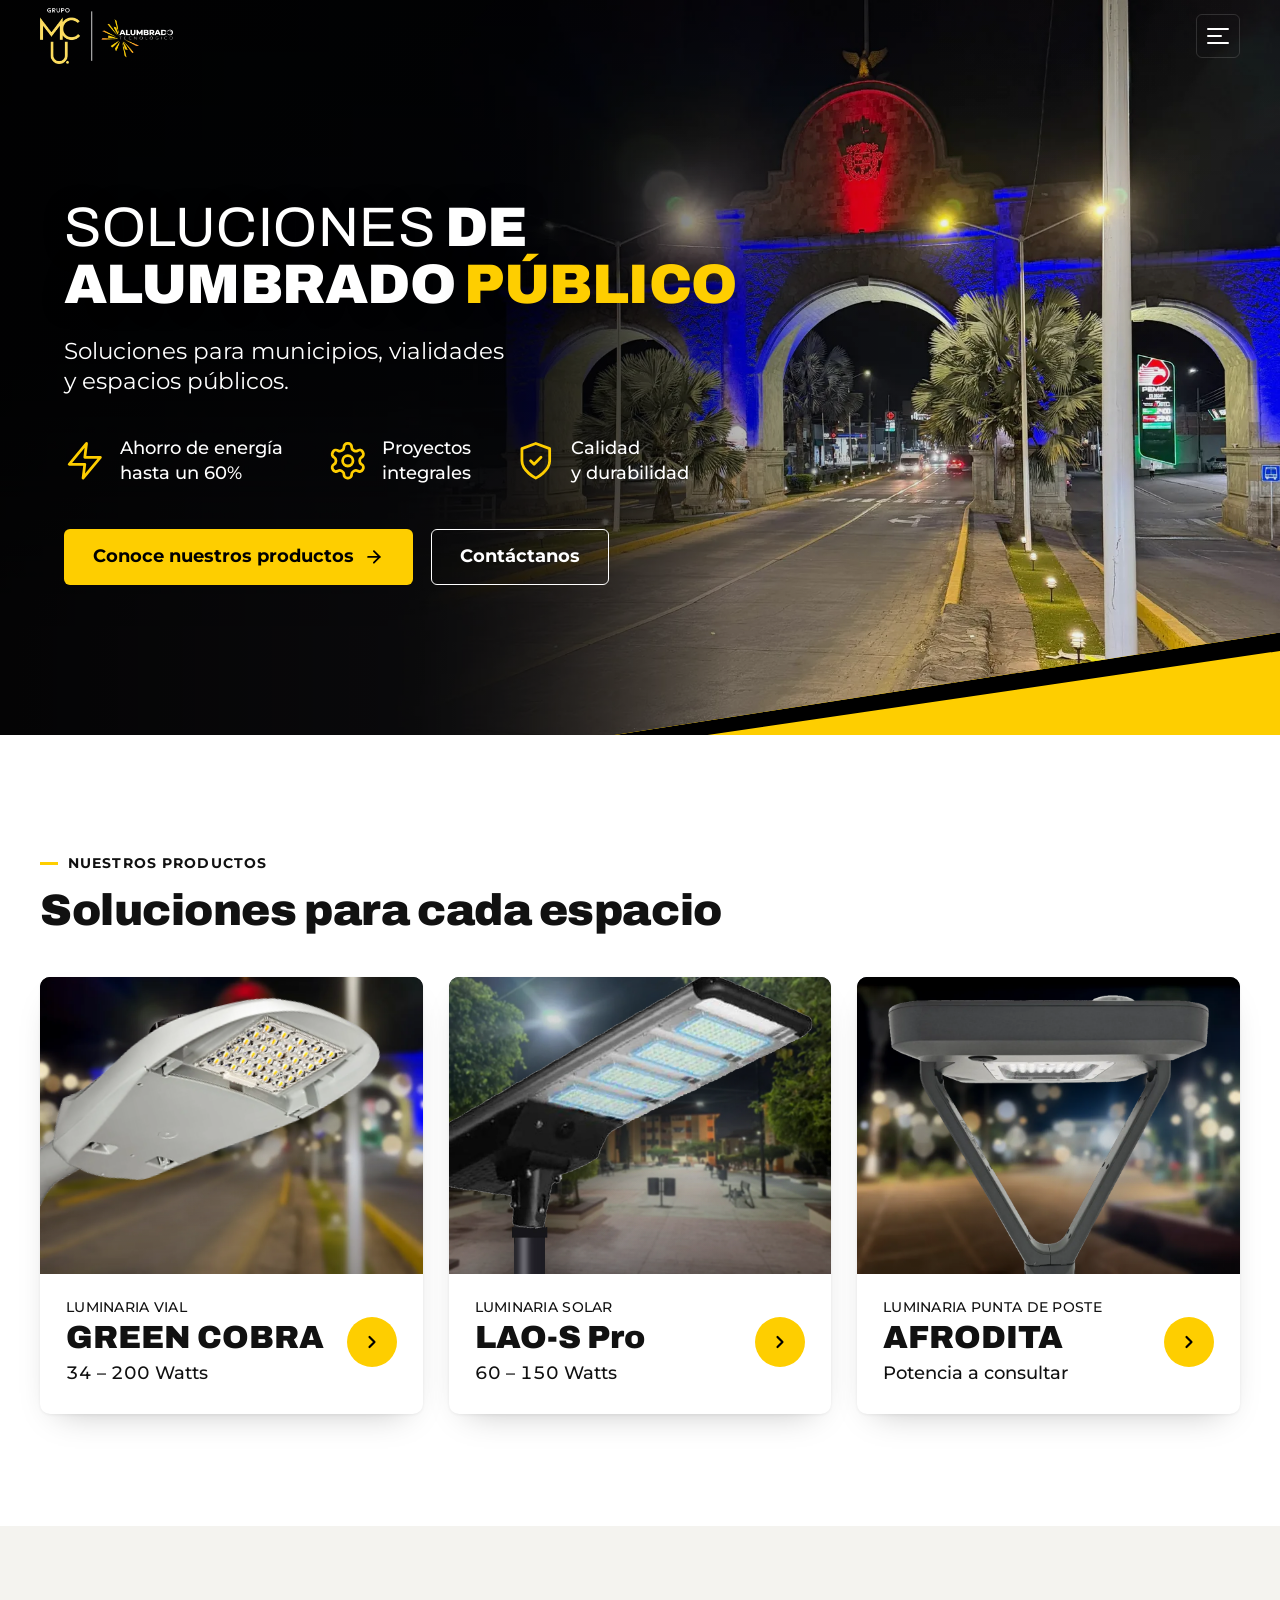
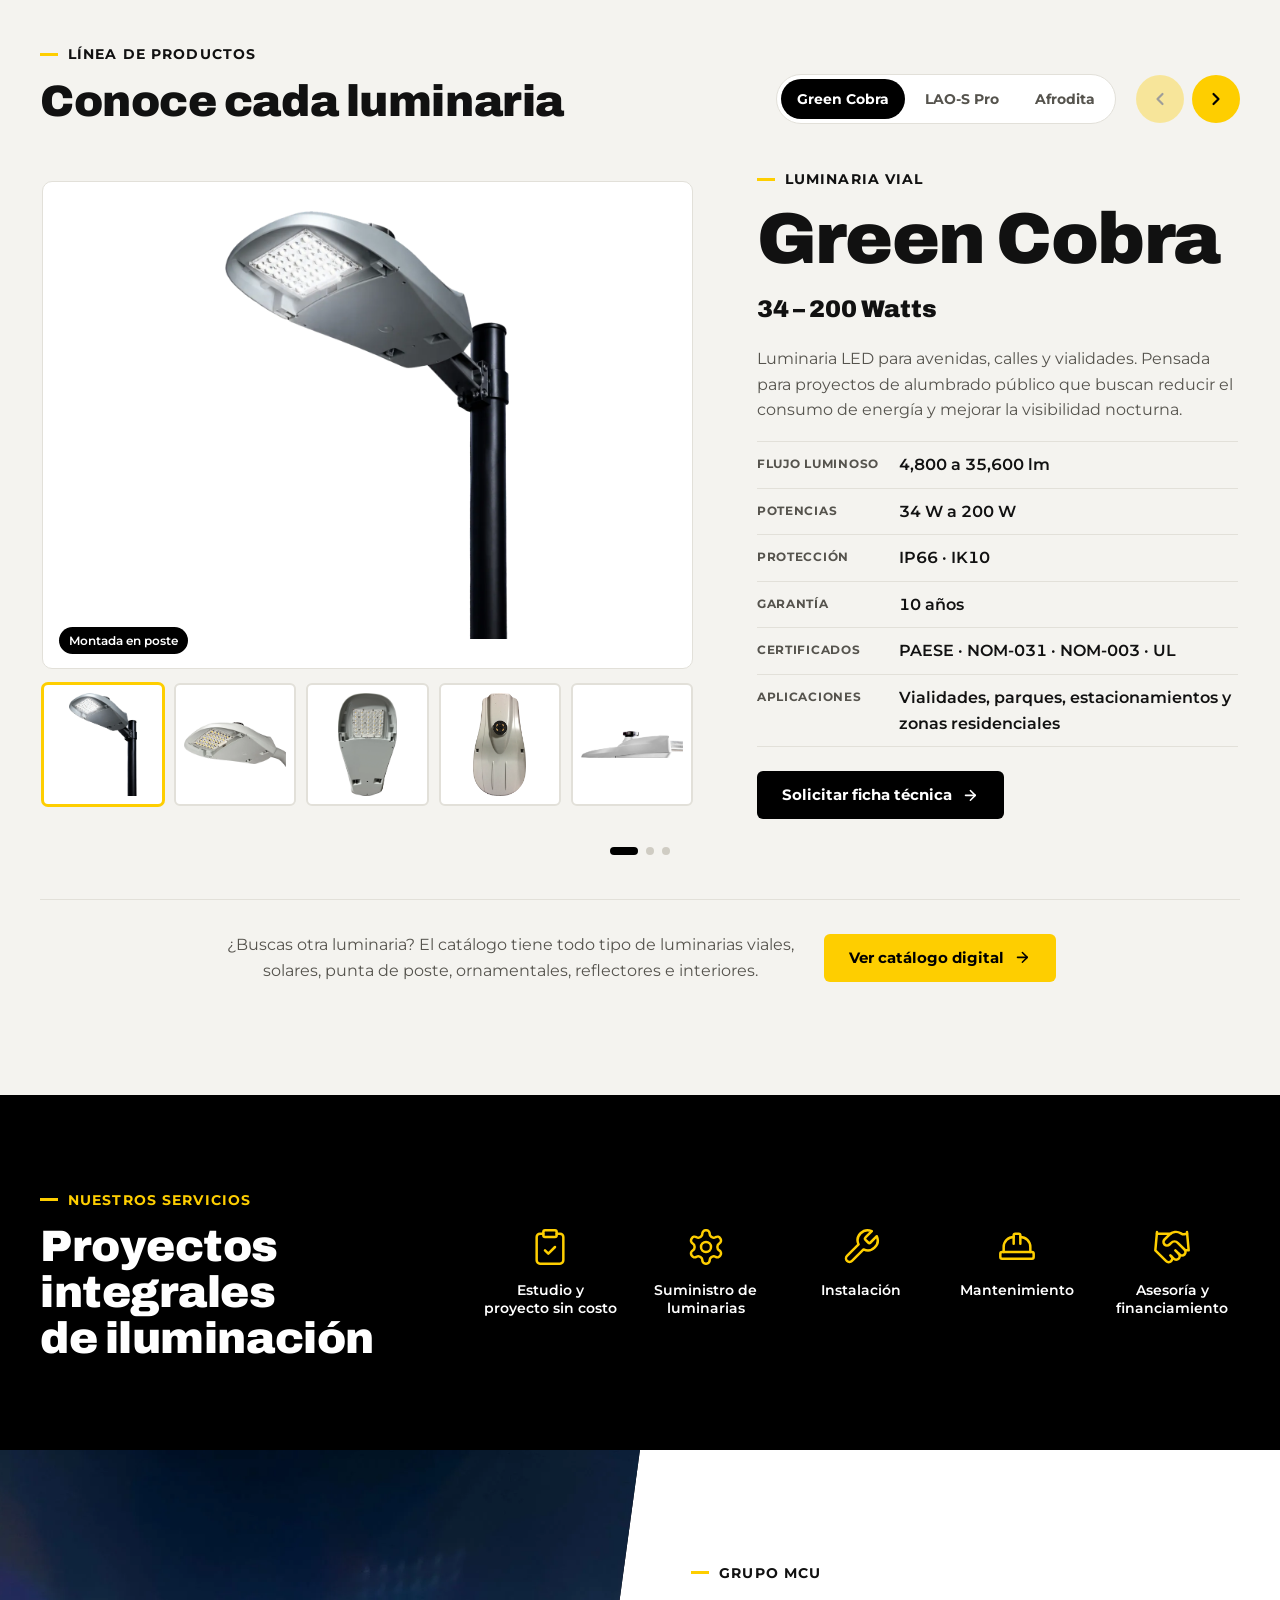
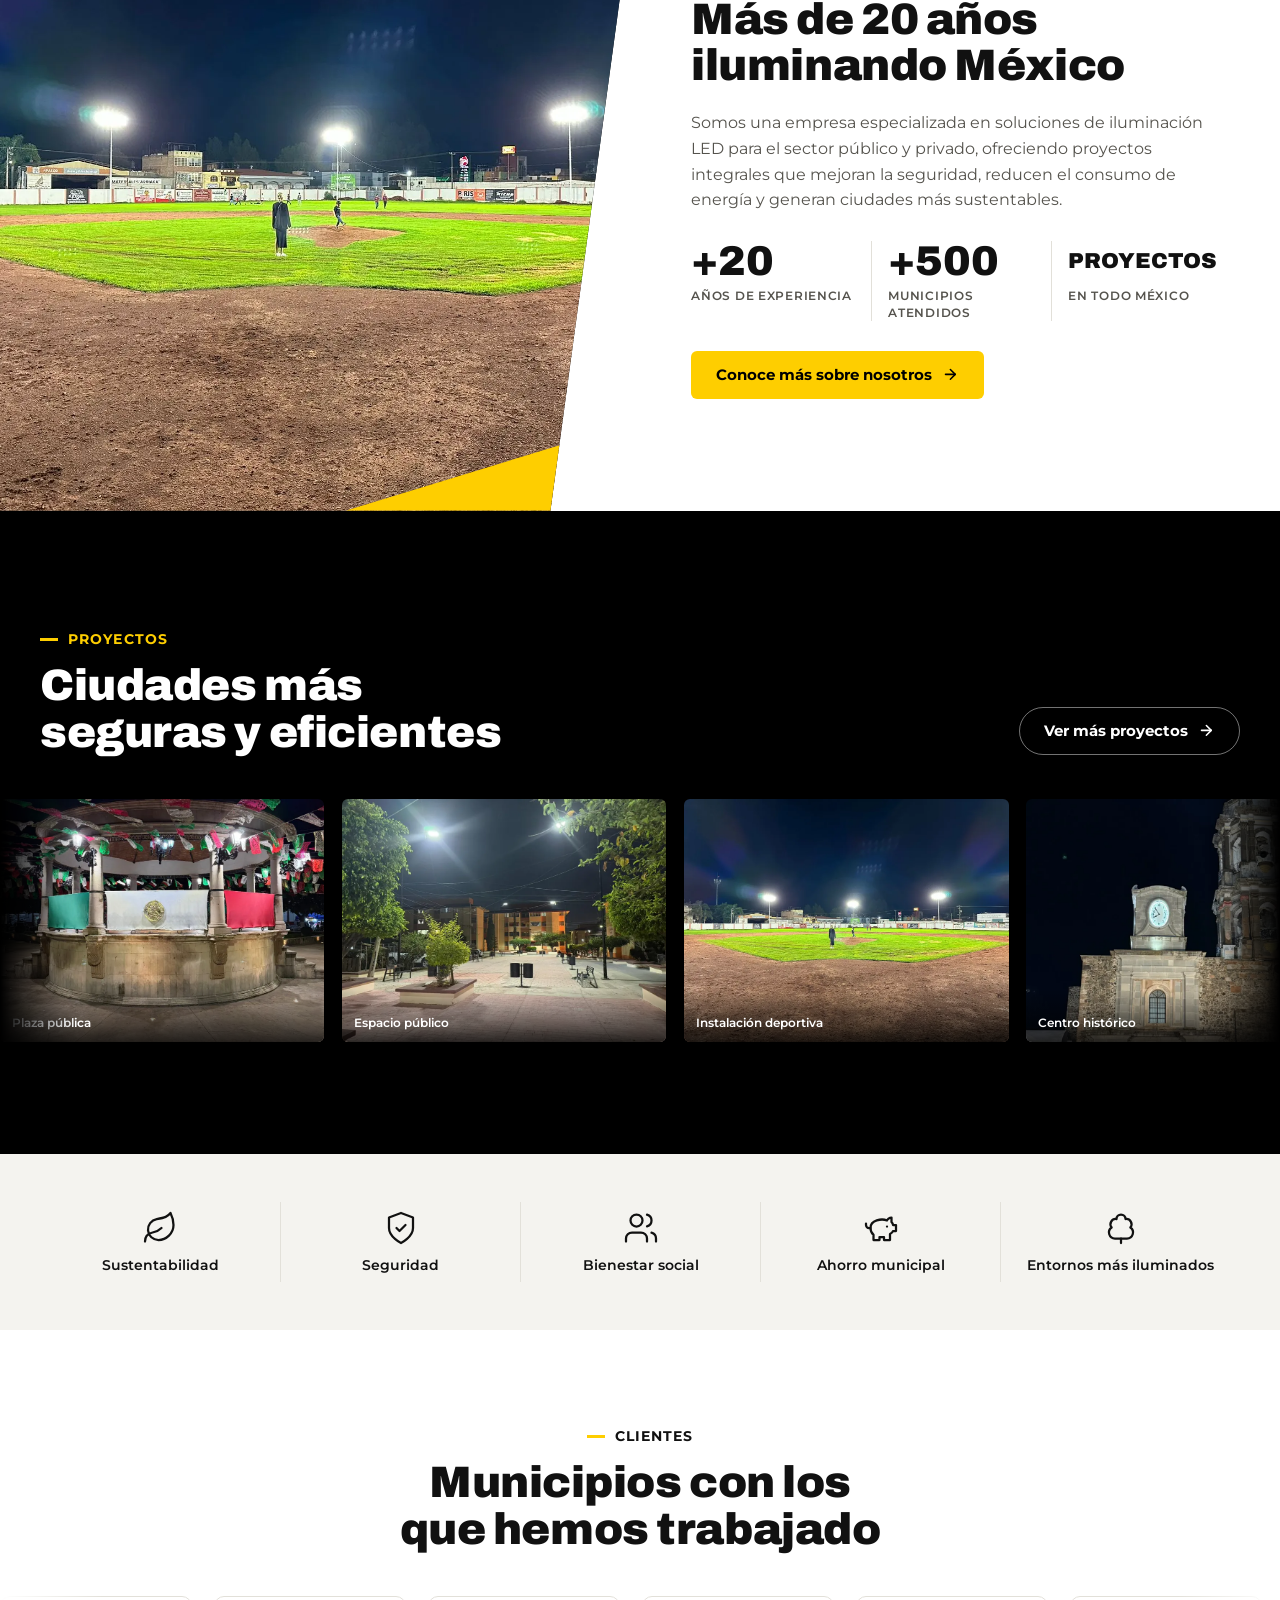
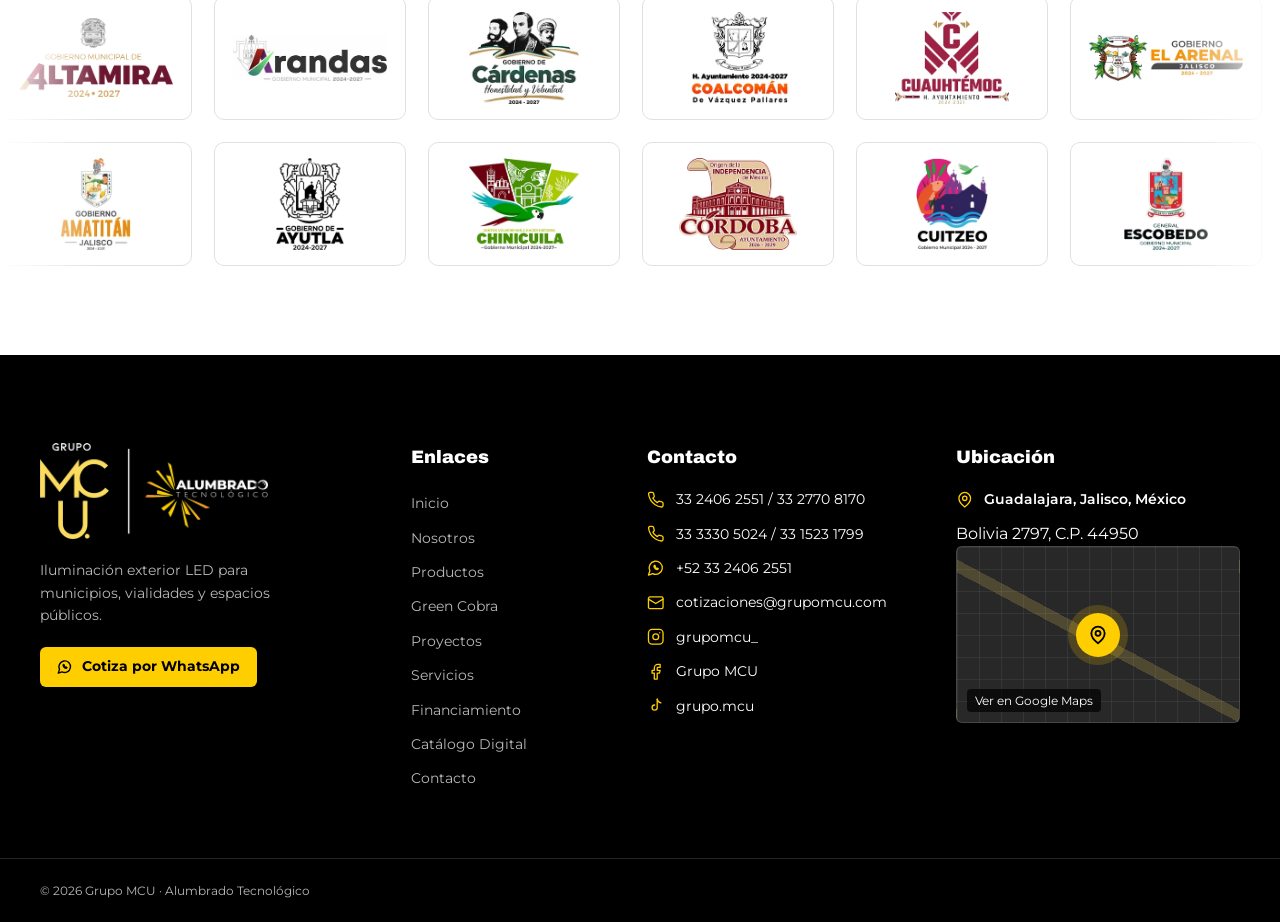
==== commit 52e21537: "Certificado UL en Green Cobra y textos de Nosotros - Green Cobra (página principal): ISO 9001 reempl" ====
--- a/index.html
+++ b/index.html
@@ -198,7 +198,7 @@
                 <div><dt>Potencias</dt><dd>34 W a 200 W</dd></div>
                 <div><dt>Protección</dt><dd>IP66 · IK10</dd></div>
                 <div><dt>Garantía</dt><dd>10 años</dd></div>
-                <div><dt>Certificados</dt><dd>PAESE · NOM-031 · NOM-003 · ISO 9001</dd></div>
+                <div><dt>Certificados</dt><dd>PAESE · NOM-031 · NOM-003 · UL</dd></div>
                 <div><dt>Aplicaciones</dt><dd>Vialidades, parques, estacionamientos y zonas residenciales</dd></div>
               </dl>
               <div class="gc__actions">
